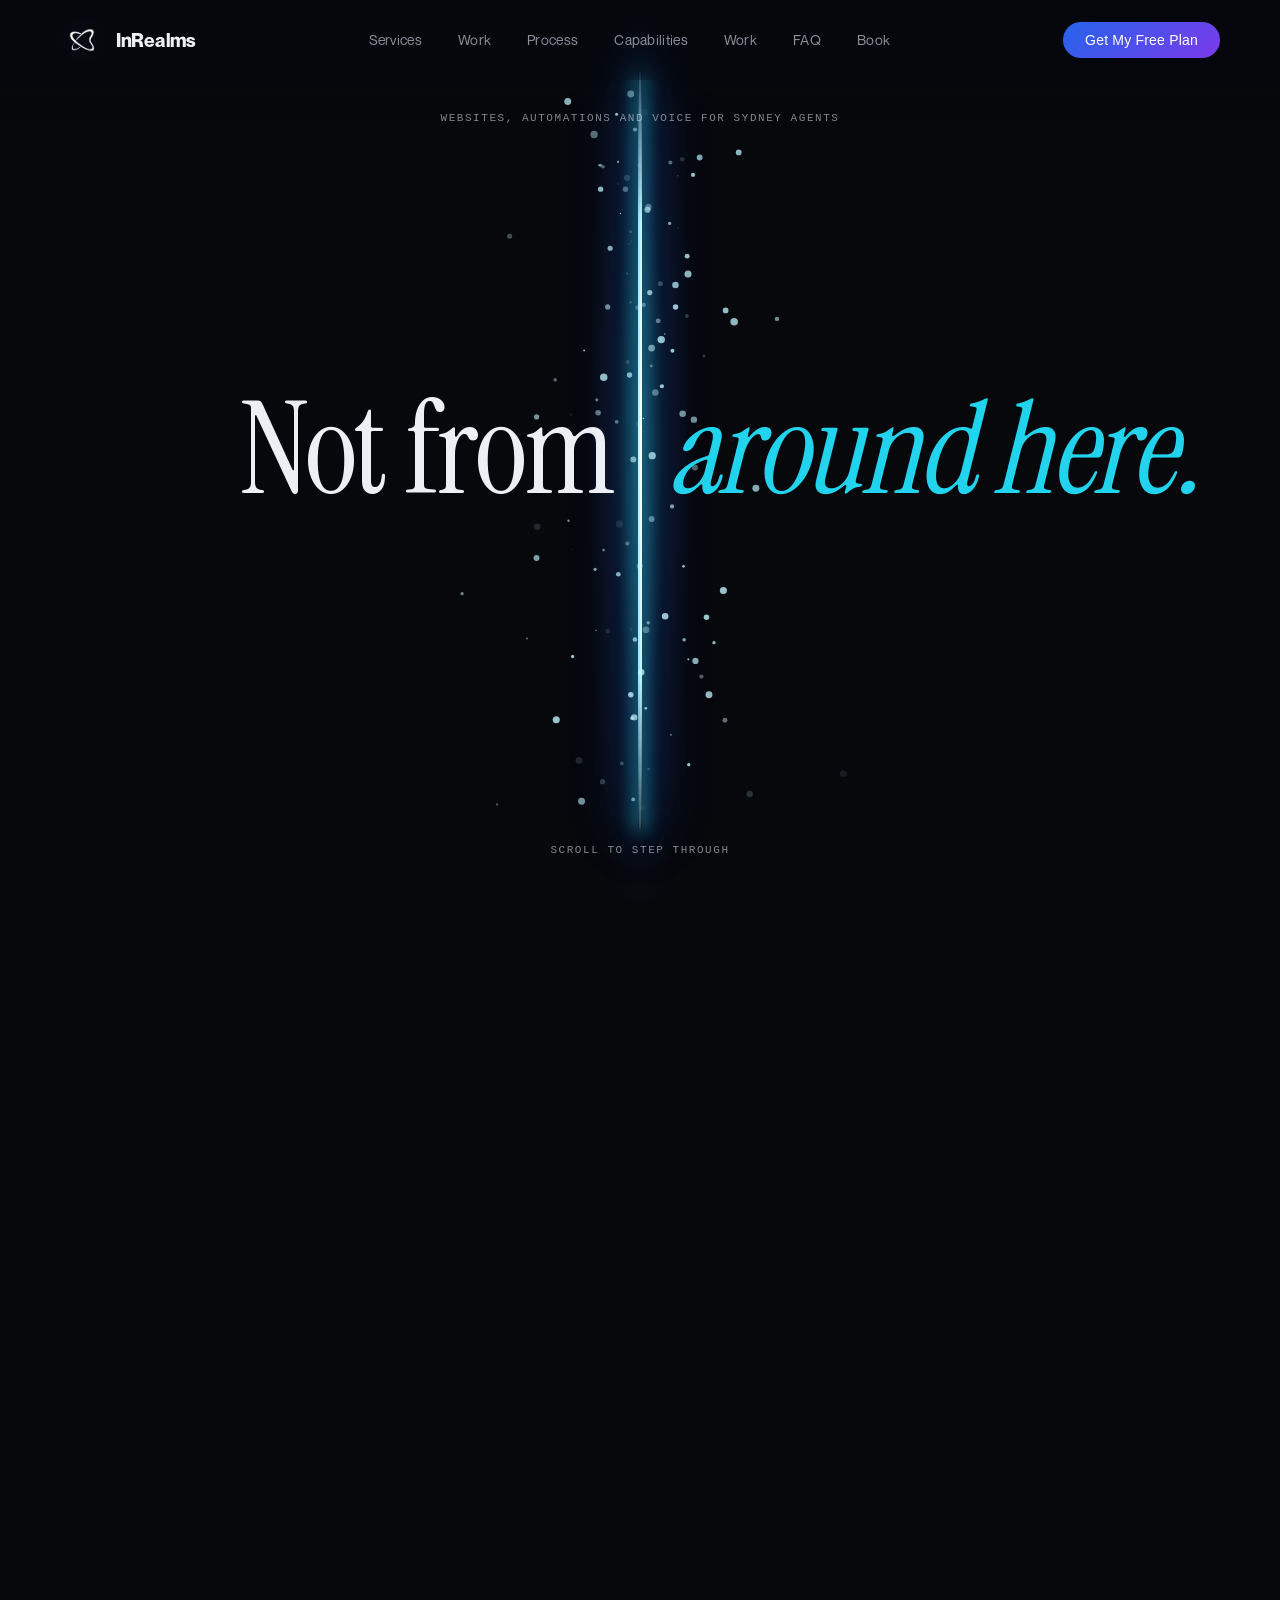
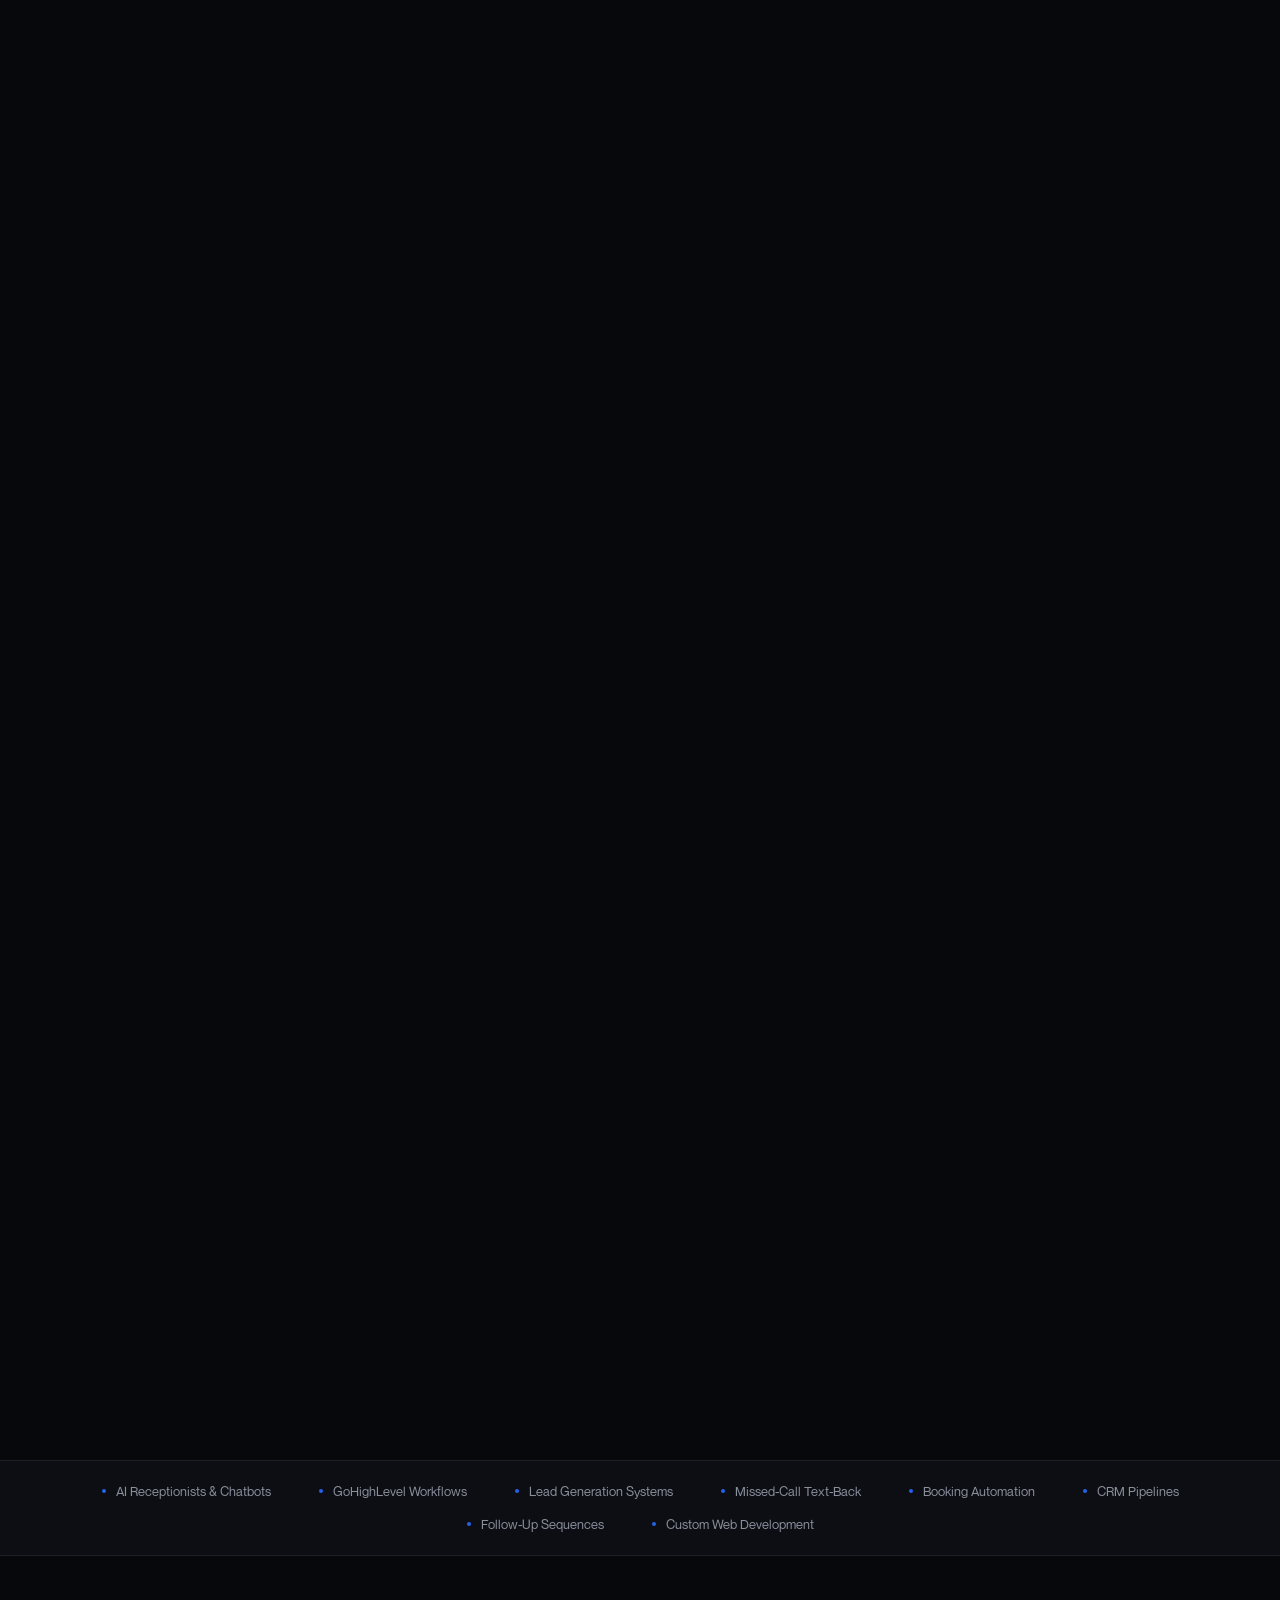
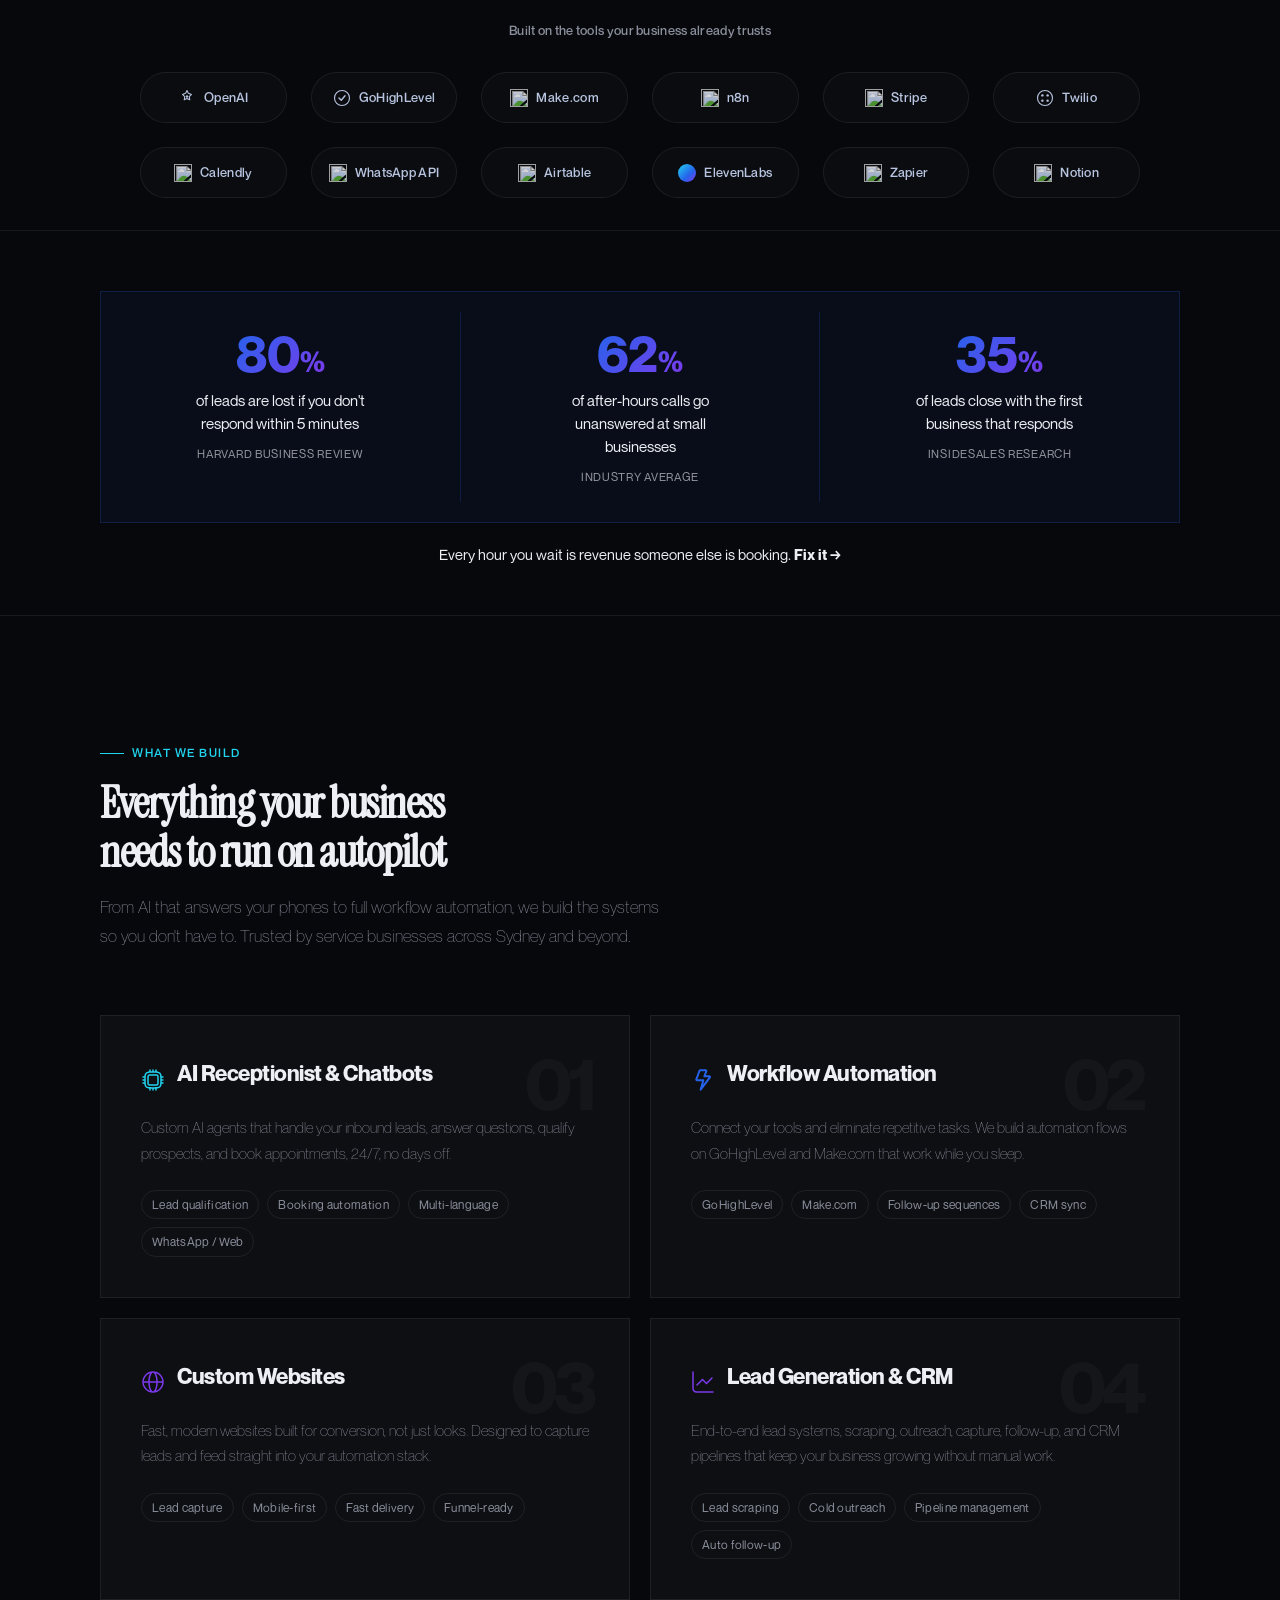
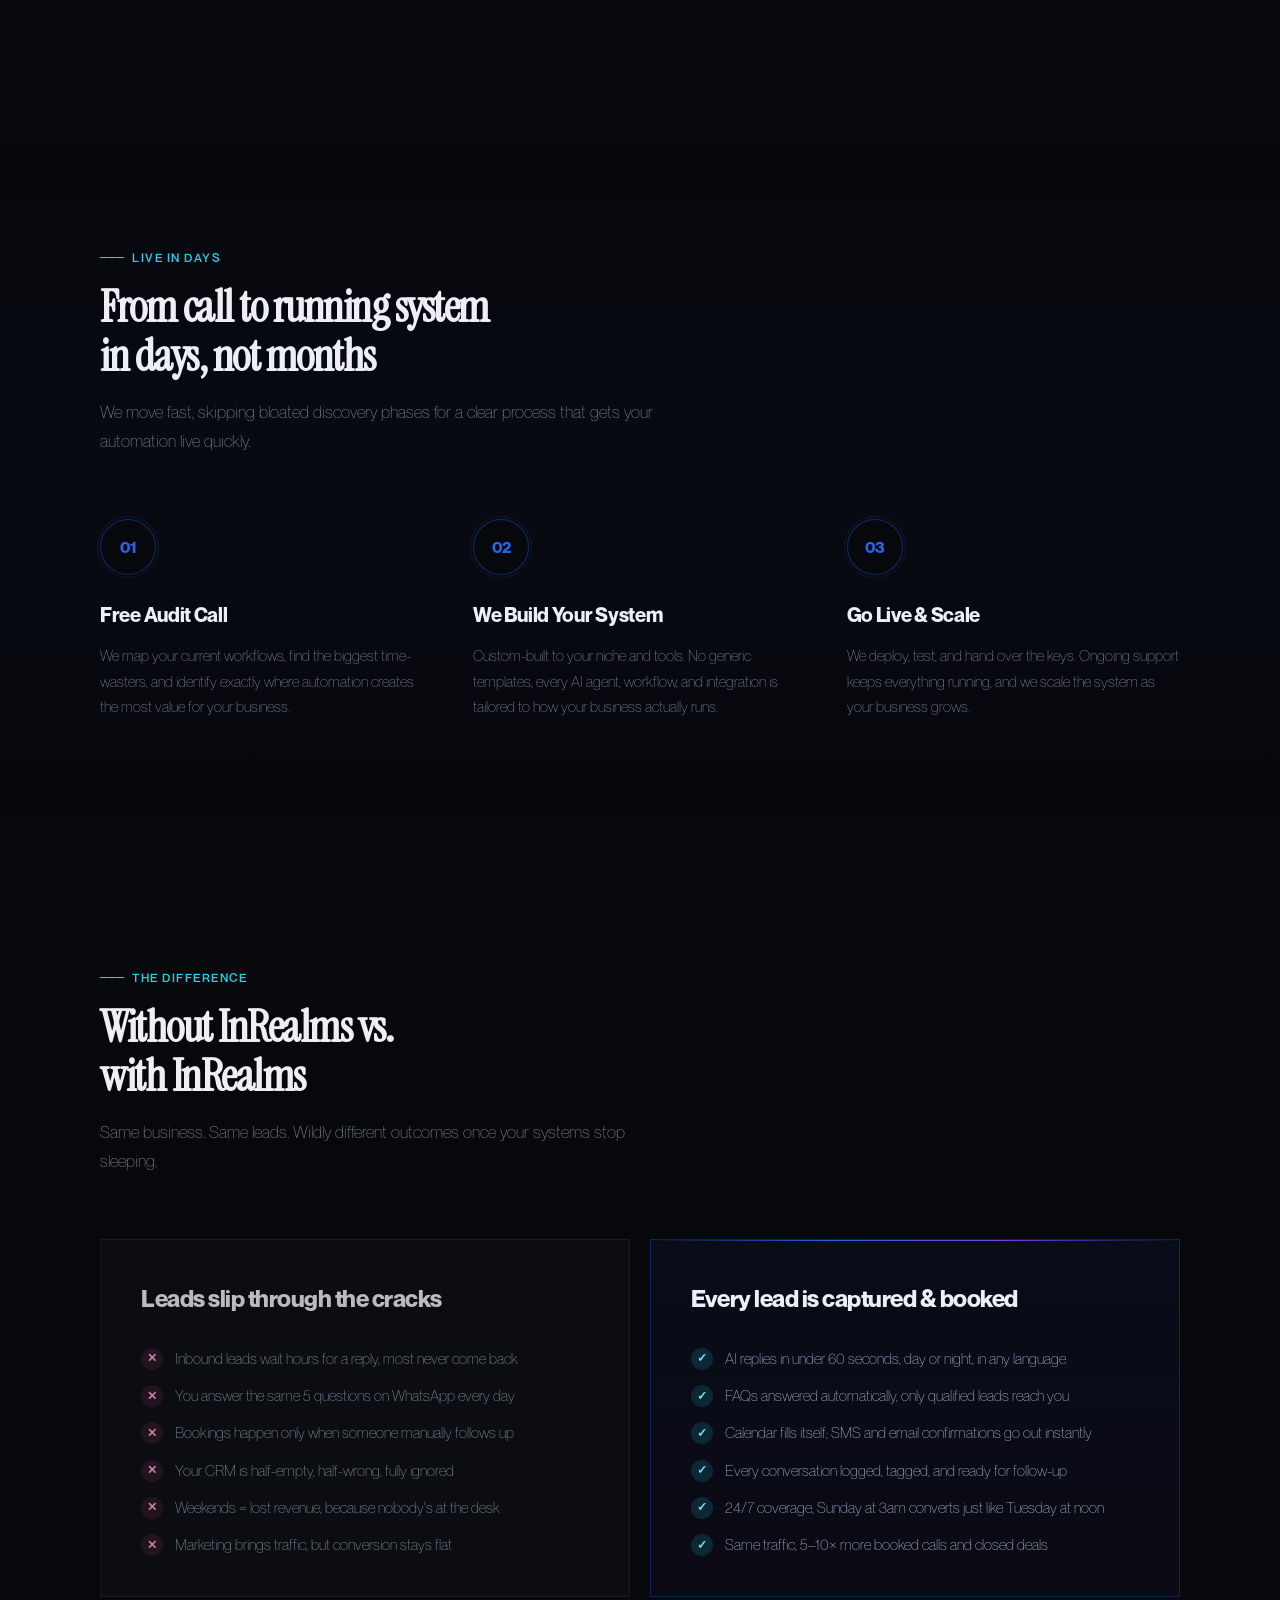
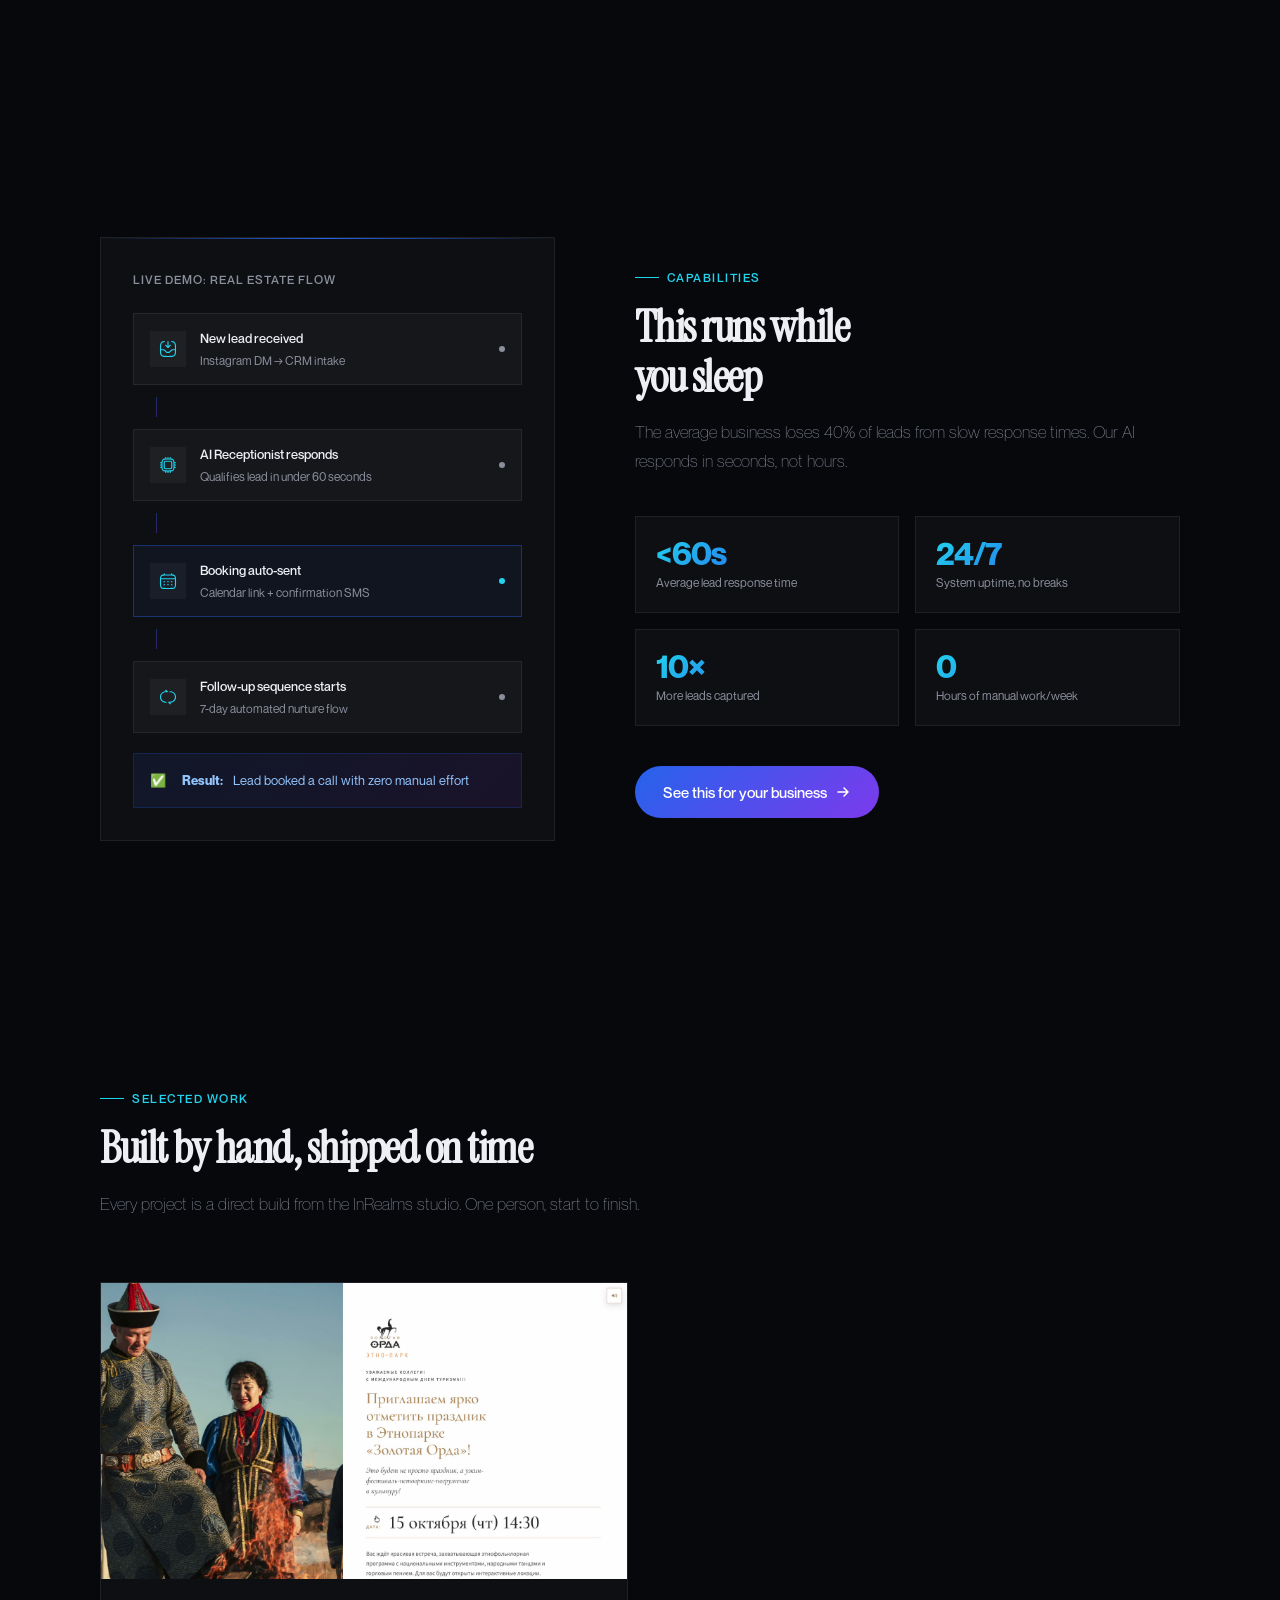
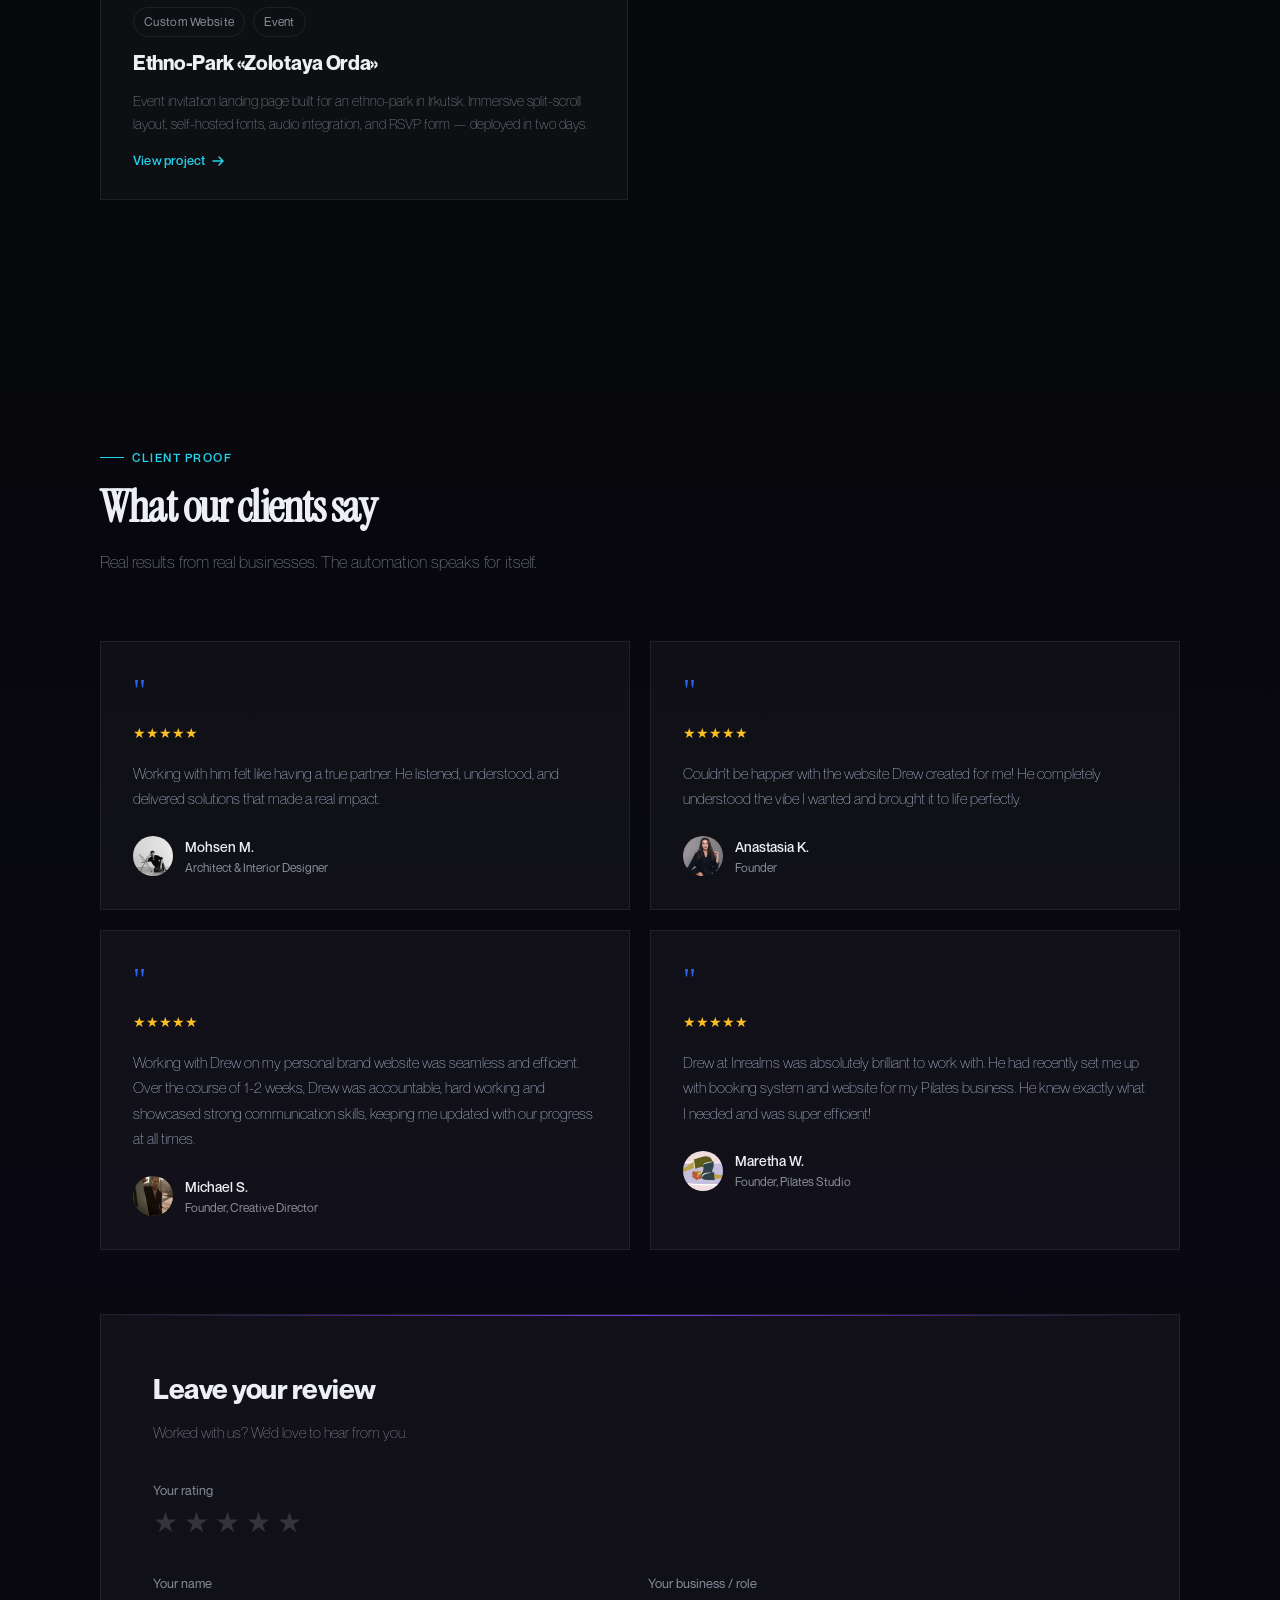
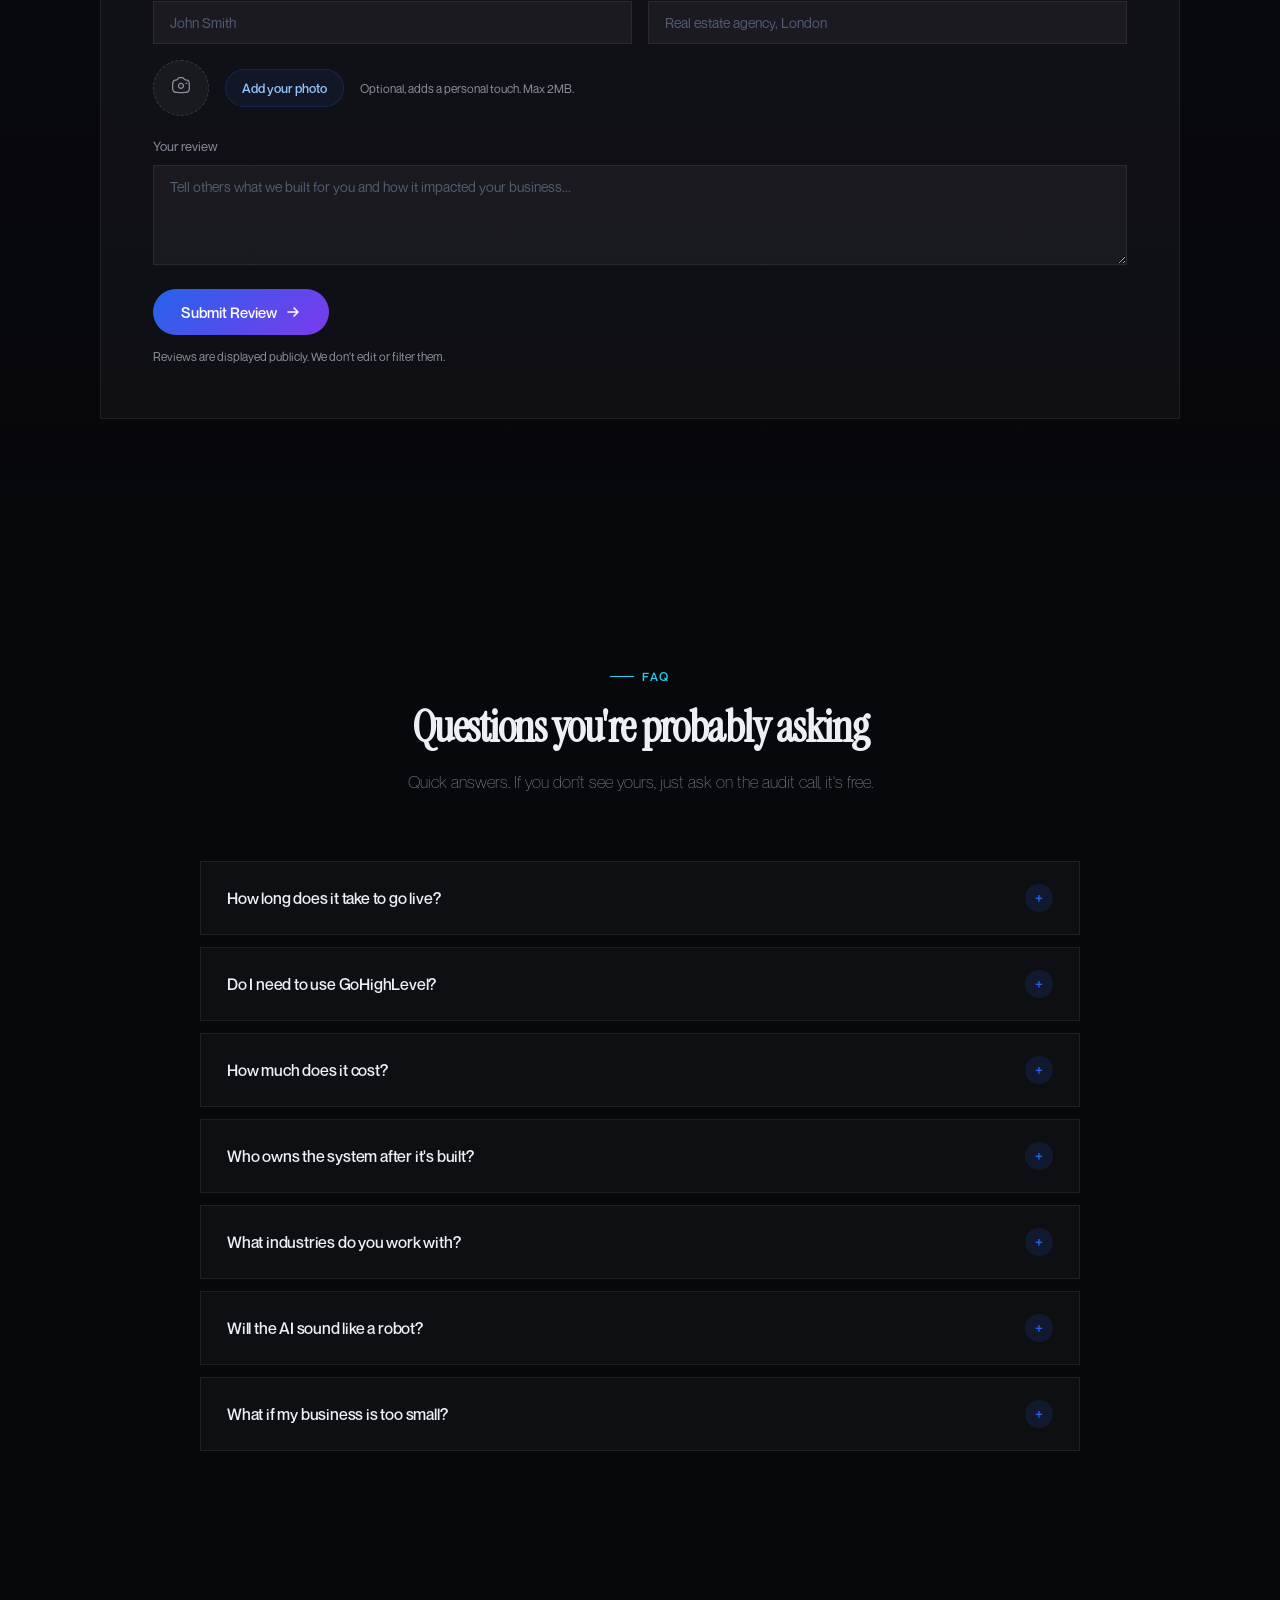
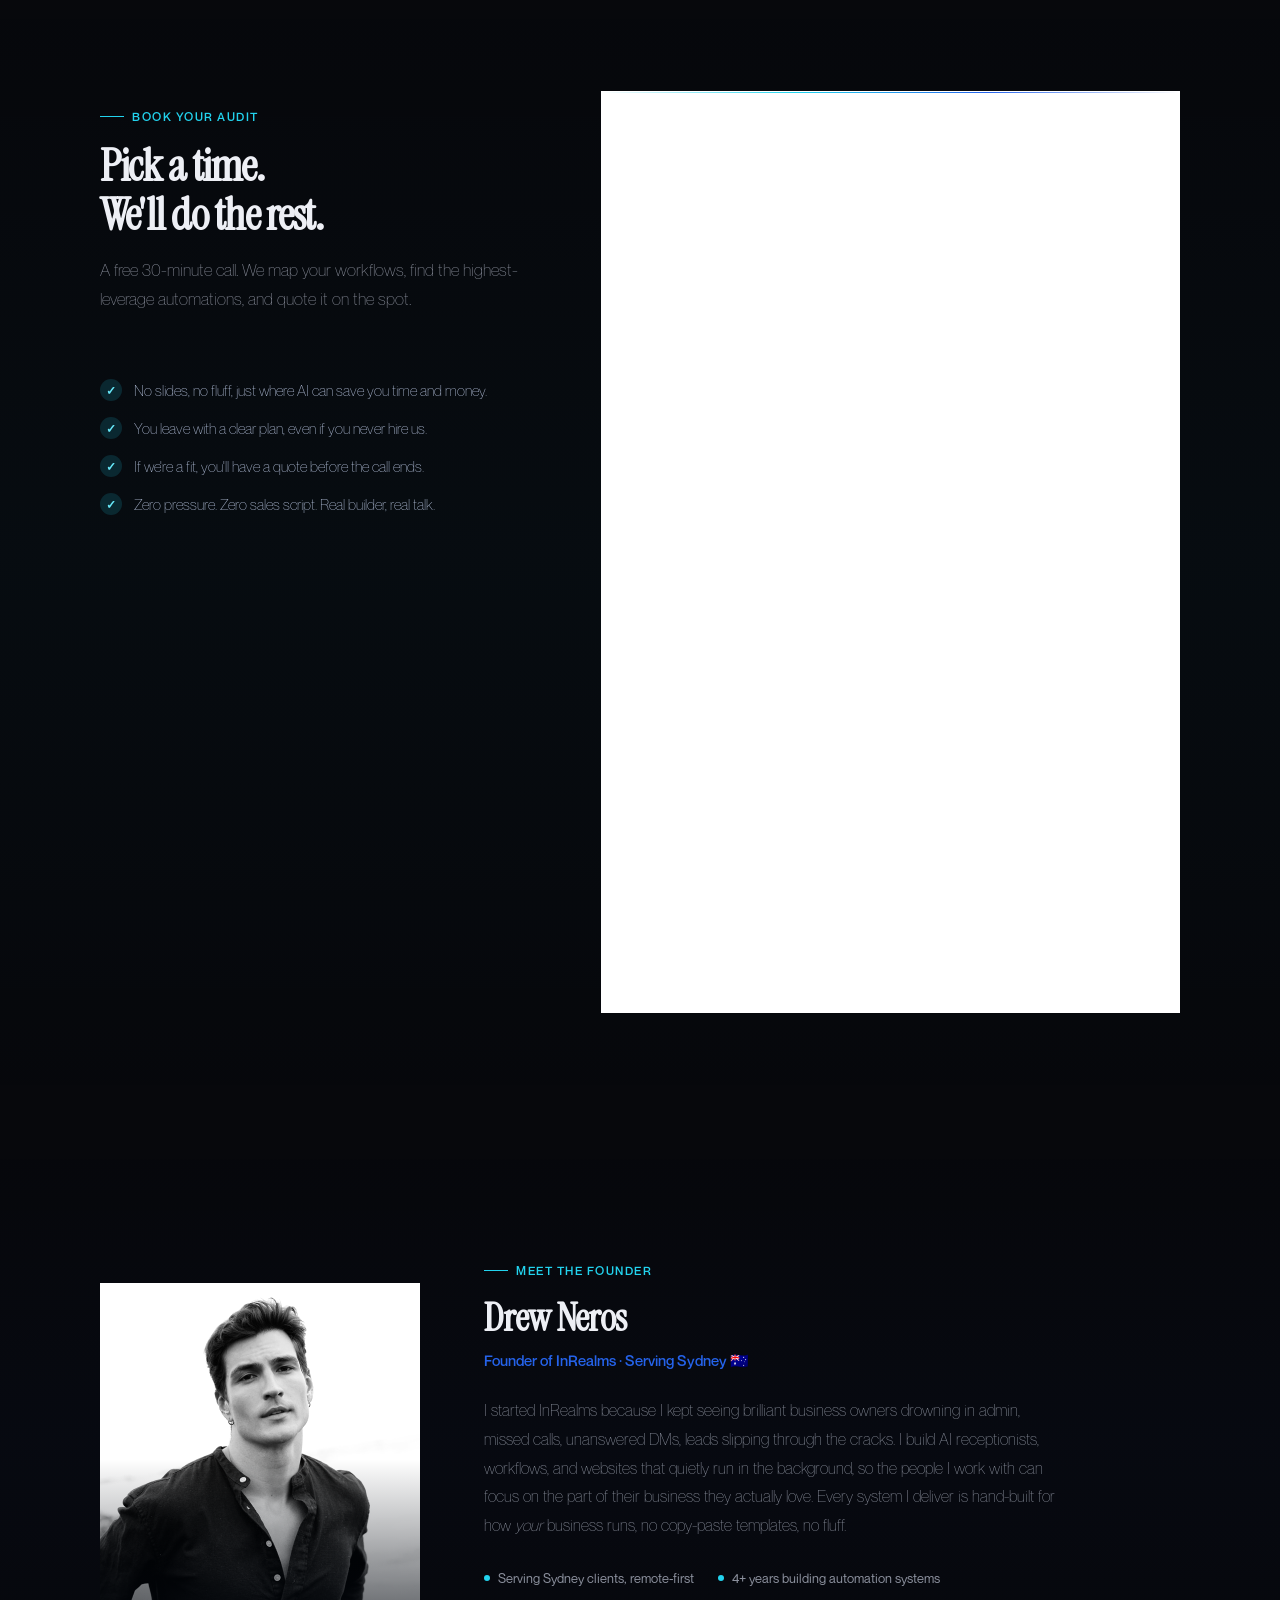
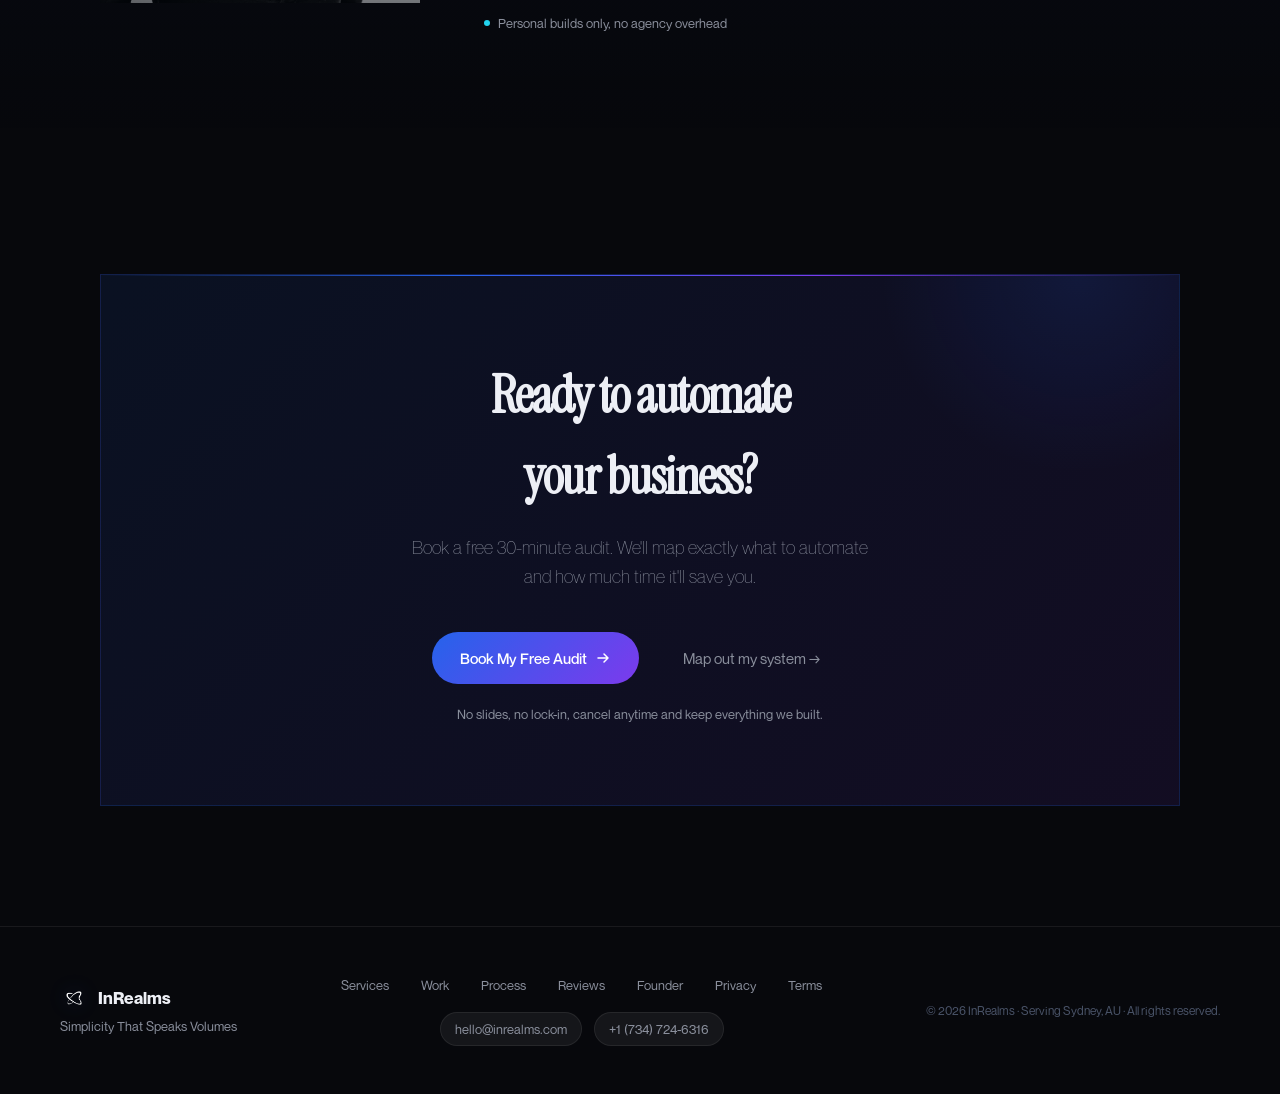
==== index.html @ f1767dc7 "feat: C+ portal opening on homepage hero (lit edges, words ride seam, focus pull) [skip netlify] Co-" ====
<!DOCTYPE html>
<html lang="en">
<head>
  <meta charset="UTF-8" />
  <meta name="viewport" content="width=device-width, initial-scale=1.0" />

  <!-- Google tag (gtag.js) -->
  <script async src="https://www.googletagmanager.com/gtag/js?id=G-CD1X5MQWJD"></script>
  <script>
    window.dataLayer = window.dataLayer || [];
    function gtag(){dataLayer.push(arguments);}
    gtag('js', new Date());

    gtag('config', 'G-CD1X5MQWJD');
  </script>

  <!-- PRIMARY SEO -->
  <title>InRealms | AI Automation Agency | AI Receptionists, Chatbots &amp; Workflow Automation</title>
  <meta name="description" content="InRealms builds AI receptionists, chatbots, and workflow automations that capture every lead and book them 24/7. Custom GoHighLevel, Make.com & web systems for service businesses worldwide." />
  <meta name="keywords" content="AI automation agency, AI receptionist, AI chatbot for business, GoHighLevel agency, Make.com automation, workflow automation, lead generation automation, AI agency Sydney, AI agency Australia, business automation services, AI for real estate agents, AI for clinics, AI for service business, custom AI solutions, conversational AI, missed call text back, booking automation, CRM automation, lead capture system, 24/7 AI assistant" />
  <meta name="author" content="Drew Neros, InRealms" />
  <meta name="robots" content="index, follow, max-image-preview:large, max-snippet:-1, max-video-preview:-1" />
  <meta name="theme-color" content="#03080F" />
  <link rel="canonical" href="https://inrealms.com/" />

  <!-- OPEN GRAPH -->
  <meta property="og:type" content="website" />
  <meta property="og:url" content="https://inrealms.com/" />
  <meta property="og:title" content="InRealms | AI Automation Agency" />
  <meta property="og:description" content="AI receptionists, chatbots, and intelligent workflows that capture every lead and book them while you sleep." />
  <meta property="og:image" content="https://inrealms.com/logo-wordmark.png" />
  <meta property="og:image:alt" content="InRealms AI Automation Agency" />
  <meta property="og:image:width" content="5000" />
  <meta property="og:image:height" content="2625" />
  <meta property="og:site_name" content="InRealms" />
  <meta property="og:locale" content="en_US" />

  <!-- TWITTER / X -->
  <meta name="twitter:card" content="summary_large_image" />
  <meta name="twitter:title" content="InRealms | AI Automation Agency" />
  <meta name="twitter:description" content="AI receptionists, chatbots, and intelligent workflows that work 24/7. Custom builds for service businesses." />
  <meta name="twitter:image" content="https://inrealms.com/logo-wordmark.png" />

  <!-- ICONS -->
  <link rel="icon" href="favicon.svg" type="image/svg+xml" />
  <link rel="icon" href="favicon.ico" sizes="any" />
  <link rel="icon" type="image/png" sizes="32x32" href="favicon-32.png" />
  <link rel="icon" type="image/png" sizes="192x192" href="favicon-192.png" />
  <link rel="icon" type="image/png" sizes="512x512" href="favicon-512.png" />
  <link rel="apple-touch-icon" sizes="512x512" href="favicon-512.png" />

  <!-- SITEMAP -->
  <link rel="sitemap" type="application/xml" href="/sitemap.xml" />

  <!-- PERFORMANCE HINTS -->
  <link rel="preconnect" href="https://tally.so" />
  <link rel="preconnect" href="https://api.leadconnectorhq.com" />
  <link rel="dns-prefetch" href="https://tally.so" />

  <!-- STRUCTURED DATA, Organization / Service / FAQ / Reviews -->
  <script type="application/ld+json">
  {
    "@context": "https://schema.org",
    "@graph": [
      {
        "@type": "ProfessionalService",
        "@id": "https://inrealms.com/#org",
        "name": "InRealms",
        "url": "https://inrealms.com/",
        "logo": "https://inrealms.com/logo.png",
        "image": "https://inrealms.com/logo-wordmark.png",
        "description": "AI automation agency building AI receptionists, chatbots, GoHighLevel workflows, and custom websites for service businesses.",
        "email": "hello@inrealms.com",
        "founder": {
          "@type": "Person",
          "name": "Drew Neros",
          "jobTitle": "Founder",
          "worksFor": { "@id": "https://inrealms.com/#org" }
        },
        "areaServed": [{ "@type": "City", "name": "Sydney" }, "Worldwide"],
        "priceRange": "$$",
        "sameAs": ["https://www.instagram.com/inrealms.os/"],
        "aggregateRating": {
          "@type": "AggregateRating",
          "ratingValue": "5.0",
          "reviewCount": "4",
          "bestRating": "5"
        }
      },
      {
        "@type": "Service",
        "name": "AI Receptionist & Chatbots",
        "provider": { "@id": "https://inrealms.com/#org" },
        "areaServed": "Worldwide",
        "description": "Custom AI agents that qualify leads, answer questions, and book appointments 24/7 across WhatsApp, web, and Instagram."
      },
      {
        "@type": "Service",
        "name": "Workflow Automation",
        "provider": { "@id": "https://inrealms.com/#org" },
        "description": "GoHighLevel and Make.com automations that eliminate repetitive work, follow-ups, CRM sync, missed-call text-back."
      },
      {
        "@type": "Service",
        "name": "Custom Websites",
        "provider": { "@id": "https://inrealms.com/#org" },
        "description": "Fast, mobile-first websites built for conversion and wired directly into your automation stack."
      },
      {
        "@type": "Service",
        "name": "Lead Generation & CRM",
        "provider": { "@id": "https://inrealms.com/#org" },
        "description": "End-to-end lead systems: scraping, outreach, capture, follow-up, and CRM pipelines that run without manual work."
      },
      {
        "@type": "FAQPage",
        "mainEntity": [
          { "@type": "Question", "name": "How long does it take to go live?",
            "acceptedAnswer": { "@type": "Answer", "text": "Most systems are live in 7–14 days from the audit call. Simple chatbots can ship in 3–5 days. We move fast, no bloated discovery phases." } },
          { "@type": "Question", "name": "Do I need to use GoHighLevel?",
            "acceptedAnswer": { "@type": "Answer", "text": "No. We build on the stack you already use, GoHighLevel, Make.com, n8n, HubSpot, Pipedrive, or custom APIs. We recommend tools only when they save you money." } },
          { "@type": "Question", "name": "How much does it cost?",
            "acceptedAnswer": { "@type": "Answer", "text": "Every business is different, so every quote is too. Pricing depends on the systems you need and how they connect. The free audit gives you an exact quote, no surprises." } },
          { "@type": "Question", "name": "Who owns the system after it's built?",
            "acceptedAnswer": { "@type": "Answer", "text": "You do, fully. Every account is in your name, every workflow is documented, and you can walk away at any time with the keys." } },
          { "@type": "Question", "name": "What industries do you work with?",
            "acceptedAnswer": { "@type": "Answer", "text": "Service businesses where every missed lead costs money: real estate, dental and aesthetic clinics, pilates and fitness studios, agencies, coaches, and trades." } }
        ]
      }
    ]
  }
  </script>

  <style>
    @font-face {
      font-family: 'NeueMontreal';
      src: url('fonts/NeueMontreal-Light.otf') format('opentype');
      font-weight: 300;
      font-style: normal;
    }
    @font-face {
      font-family: 'NeueMontreal';
      src: url('fonts/NeueMontreal-Regular.otf') format('opentype');
      font-weight: 400;
      font-style: normal;
    }
    @font-face {
      font-family: 'NeueMontreal';
      src: url('fonts/NeueMontreal-Medium.otf') format('opentype');
      font-weight: 500;
      font-style: normal;
    }
    @font-face {
      font-family: 'NeueMontreal';
      src: url('fonts/NeueMontreal-Bold.otf') format('opentype');
      font-weight: 700;
      font-style: normal;
    }

    /* Display face. Self-hosted (15KB), so no external request and no CLS.
       A serif here is the differentiator: every competing AI agency is on
       a geometric sans. Swap --font-display back to NeueMontreal to kill it. */
    @font-face {
      font-family: 'InstrumentSerif';
      src: url('fonts/InstrumentSerif-Regular.woff2') format('woff2');
      font-weight: 400;
      font-style: normal;
      font-display: swap;
    }

    *, *::before, *::after { box-sizing: border-box; margin: 0; padding: 0; }

    :root {
      /* In Realms. */
      --bg:        #07080C;
      --bg-2:      #0C0E14;
      --white:     #EDEFF5;
      --gray:      #8A8F9C;

      /* InRealms brand colours, kept. The change is not the hues, it is
         the count: five accents down to two, so one thing can lead. */
      --signal:    #2563EB;   /* InRealms blue. Primary action. */
      --spectra:   #22D3EE;   /* InRealms cyan. Cool edge of the seam. */
      --deep:      #7C3AED;   /* InRealms purple. Gradient partner only. */

      --border:    rgba(255,255,255,0.07);
      --glass:     rgba(255,255,255,0.03);

      /* Legacy aliases. The old palette had 5 accents + 2 gradients;
         they now all resolve to the two above so the unconverted
         sections collapse onto the new vocabulary instead of breaking.
         Delete these as each section is converted. */
      --blue:       var(--signal);
      --blue-light: var(--signal);
      --cyan:       var(--spectra);
      --purple:     var(--deep);
      --pink:       var(--deep);
      --grad:   linear-gradient(135deg, var(--signal) 0%, var(--deep) 100%);
      --grad-c: linear-gradient(135deg, var(--spectra) 0%, var(--signal) 60%, var(--deep) 100%);

      --ease-out-strong: cubic-bezier(0.23, 1, 0.32, 1);
      --ease-glide:      cubic-bezier(0.19, 1, 0.22, 1);

      /* One line to turn the serif experiment off. */
      --font-display: 'InstrumentSerif', Georgia, serif;
    }

    /* Display face lands on the moments that carry the story:
       the hero headline and every section opener. */
    section h2 {
      font-family: var(--font-display);
      font-weight: 400;
    }

    nav { transition: background 0.5s var(--ease-glide), border-color 0.5s var(--ease-glide); }


    /* ═══ PORTAL. The hero. ═══════════════════════════════════
       A seam of light in the dark. Scroll pulls it open like a door,
       the edges stay lit, the words ride them off screen, and the film
       comes into focus. You are the figure looking back at Earth.
       Driven only by scroll, set in JS: --o opening, --p progress.
       ════════════════════════════════════════════════════ */
    #portal { position: relative; height: 340svh; background: var(--bg); --o: 0; --p: 0; }
    .portal-stage { position: sticky; top: 0; height: 100svh; overflow: hidden; background: var(--bg); }
    .portal-bloom {
      position: absolute; left: 50%; top: 50%; width: 60vw; height: 120svh;
      transform: translate(-50%, -50%) scaleX(calc(0.15 + var(--o) * 1.6));
      background: radial-gradient(ellipse at center, rgba(34,211,238,0.22), rgba(37,99,235,0.08) 35%, transparent 65%);
      animation: portalBreathe 5s ease-in-out infinite;
      opacity: clamp(0, calc(1 - var(--o) * 1.2), 1);
    }
    @keyframes portalBreathe { 50% { filter: brightness(1.35); } }
    .portal-realm {
      position: absolute; inset: 0; z-index: 1;
      clip-path: inset(calc((1 - var(--o)) * 8%) calc(50% - 1px - var(--o) * 50%) calc((1 - var(--o)) * 8%) calc(50% - 1px - var(--o) * 50%));
      will-change: clip-path;
    }
    .portal-realm video {
      width: 100%; height: 100%; object-fit: cover; display: block;
      transform: scale(calc(1.35 - var(--o) * 0.35));
      /* focus pull: soft and cold through the slit, sharp once you are through */
      filter: blur(calc((1 - var(--o)) * (1 - var(--o)) * (1 - var(--o)) * 16px)) saturate(calc(0.6 + var(--o) * 0.4));
    }
    /* The two edges of the opening. They stay lit while they travel. */
    .portal-seam {
      position: absolute; z-index: 2; pointer-events: none;
      top: calc((1 - var(--o)) * 8%); bottom: calc((1 - var(--o)) * 8%);
      left: calc(50% - 1px - var(--o) * 50%); right: calc(50% - 1px - var(--o) * 50%);
      opacity: clamp(0, calc((1 - var(--o)) * 3), 1);
    }
    .portal-seam::before, .portal-seam::after {
      content: ''; position: absolute; top: 0; bottom: 0; width: 2px;
      background: linear-gradient(to bottom, transparent, #bff4ff 20%, #fff 50%, #bff4ff 80%, transparent);
      box-shadow: 0 0 18px 2px rgba(34,211,238,0.55), 0 0 60px 8px rgba(37,99,235,0.25);
    }
    .portal-seam::before { left: -1px; }
    .portal-seam::after { right: -1px; }
    .portal-motes { position: absolute; inset: 0; z-index: 4; width: 100%; height: 100%; pointer-events: none; }
    .portal-shade {
      position: absolute; inset: 0; z-index: 5; pointer-events: none;
      background: linear-gradient(to top, rgba(7,8,12,0.95) 0%, rgba(7,8,12,0.7) 38%, transparent 70%);
      opacity: clamp(0, calc((var(--p) - 0.62) * 4), 1);
    }
    /* the realm hands over to the next section through a gradient, never a line */
    .portal-stage::after {
      content: ''; position: absolute; inset: auto 0 0 0; height: 30svh; z-index: 5; pointer-events: none;
      background: linear-gradient(transparent, var(--bg));
      opacity: clamp(0, calc((var(--p) - 0.85) * 7), 1);
    }

    .hud {
      font-family: ui-monospace, 'SF Mono', 'JetBrains Mono', Menlo, monospace;
      font-size: 11px; letter-spacing: 0.14em; text-transform: uppercase;
      color: rgba(237,239,245,0.55);
    }
    .hud b { color: var(--spectra); font-weight: 400; }

    .portal-title { margin: 0; font-weight: 400; }
    .portal-half {
      position: absolute; z-index: 6; top: 50%;
      font-family: var(--font-display); font-size: clamp(56px, 10vw, 160px); line-height: 0.92; letter-spacing: -0.02em; white-space: nowrap;
      opacity: clamp(0, calc(1 - var(--o) * 1.25), 1);
    }
    /* glued to the moving edges: the opening pushes the words apart */
    .portal-half.l { right: calc(50% + 28px); transform: translate(calc(var(--o) * -50vw), -50%); }
    .portal-half.r { left: calc(50% + 28px); transform: translate(calc(var(--o) * 50vw), -50%); }
    .portal-half em { font-style: italic; color: var(--spectra); }
    .portal-top { position: absolute; z-index: 6; top: 110px; left: 0; right: 0; text-align: center; margin: 0; opacity: clamp(0, calc(1 - var(--o) * 2), 1); }
    .portal-hint { position: absolute; z-index: 6; bottom: 40px; left: 0; right: 0; text-align: center; margin: 0; opacity: clamp(0, calc(1 - var(--o) * 3), 1); }

    /* Viewfinder: once you are through, the realm gets an instrument layer. */
    .portal-hudlayer { position: absolute; inset: 0; z-index: 6; pointer-events: none; opacity: clamp(0, calc((var(--o) - 0.75) * 4), 1); }
    .portal-frame { position: absolute; inset: 92px clamp(16px, 5vw, 80px) 24px; }
    .portal-frame i { position: absolute; width: 18px; height: 18px; border-color: rgba(237,239,245,0.35); border-style: solid; }
    .portal-frame i:nth-child(1) { top: 0; left: 0; border-width: 1px 0 0 1px; }
    .portal-frame i:nth-child(2) { top: 0; right: 0; border-width: 1px 1px 0 0; }
    .portal-frame i:nth-child(3) { bottom: 0; left: 0; border-width: 0 0 1px 1px; }
    .portal-frame i:nth-child(4) { bottom: 0; right: 0; border-width: 0 1px 1px 0; }
    .portal-corner { position: absolute; display: grid; gap: 6px; }
    .portal-corner.tl { top: 108px; left: calc(clamp(16px, 5vw, 80px) + 16px); }
    .portal-corner.tr { top: 108px; right: calc(clamp(16px, 5vw, 80px) + 16px); text-align: right; }
    .portal-corner.br { bottom: 40px; right: calc(clamp(16px, 5vw, 80px) + 16px); text-align: right; }
    .portal-corner .num { font-variant-numeric: tabular-nums; }

    .portal-beat {
      position: absolute; z-index: 7; left: clamp(16px, 5vw, 80px); bottom: 12svh; max-width: 560px;
      display: grid; gap: 24px;
      opacity: clamp(0, calc((var(--p) - 0.66) * 4), 1);
      transform: translateY(calc((1 - clamp(0, calc((var(--p) - 0.66) * 4), 1)) * 40px));
    }
    .portal-line { margin: 0; font-family: var(--font-display); font-size: clamp(36px, 4.5vw, 64px); line-height: 1.05; letter-spacing: -0.02em; }
    .portal-sub { margin: 0; max-width: 42ch; font-size: 17px; line-height: 1.55; color: rgba(237,239,245,0.75); }
    .portal-actions { display: flex; gap: 12px; align-items: center; flex-wrap: wrap; }

    @media (max-width: 768px) {
      #portal { height: 300svh; }
      .portal-half { font-size: clamp(44px, 13vw, 72px); left: 0 !important; right: 0 !important; text-align: center; }
      .portal-half.l { top: 40%; transform: translate(calc(var(--o) * -100vw), -50%); }
      .portal-half.r { top: 56%; transform: translate(calc(var(--o) * 100vw), -50%); }
      .portal-top { top: 96px; padding: 0 16px; }
      .portal-corner.tr, .portal-corner.br { display: none; }
      .portal-realm video { object-position: 50% 40%; }
    }

    /* Motion off: no runway. You arrive already through the portal. */
    @media (prefers-reduced-motion: reduce) {
      html { scroll-behavior: auto; }
      #portal { height: 100svh; --o: 1; --p: 1; }
      .portal-bloom { animation: none; }
    }

    html { scroll-behavior: smooth; }

    body {
      font-family: 'NeueMontreal', 'Inter', sans-serif;
      background: var(--bg);
      color: var(--white);
      /* `clip`, not `hidden`. `overflow-x: hidden` turns body into a scroll
         container, which silently kills `position: sticky` on every
         descendant, including the Act 1 stage. `clip` blocks the same
         horizontal overflow without creating that container. */
      overflow-x: clip;
      line-height: 1.6;
    }

    /* ─── SCROLLBAR ─── */
    ::-webkit-scrollbar { width: 4px; }
    ::-webkit-scrollbar-track { background: var(--bg); }
    ::-webkit-scrollbar-thumb { background: var(--blue); border-radius: 9999px; }

    /* ─── NOISE OVERLAY ─── */
    body::before {
      content: '';
      position: fixed;
      inset: 0;
      background-image: url("data:image/svg+xml,%3Csvg viewBox='0 0 256 256' xmlns='http://www.w3.org/2000/svg'%3E%3Cfilter id='noise'%3E%3CfeTurbulence type='fractalNoise' baseFrequency='0.9' numOctaves='4' stitchTiles='stitch'/%3E%3C/filter%3E%3Crect width='100%25' height='100%25' filter='url(%23noise)' opacity='0.04'/%3E%3C/svg%3E");
      pointer-events: none;
      z-index: 0;
      opacity: 0.4;
    }

    /* ─── NAV ─── */
    nav {
      position: fixed;
      /* Centred the SAME way in both states (left 50% + translateX), so the
         scroll morph only ever changes max-width / padding / radius / colour,
         every one of which interpolates. The old rule flipped left/right to
         auto and max-width from none, none of which animate, so the bar
         snapped sideways instead of easing. */
      top: 0;
      left: 50%;
      right: auto;
      transform: translateX(-50%);
      width: 100%;
      max-width: 2400px;
      border-radius: 0;
      z-index: 100;
      padding: 18px 60px;
      display: flex;
      align-items: center;
      justify-content: space-between;
      background: rgba(3,8,15,0.16);
      backdrop-filter: blur(14px);
      -webkit-backdrop-filter: blur(14px);
      /* No hard rule. The bottom edge is feathered by nav::after below. */
      transition: top 0.7s var(--ease-glide),
                  max-width 0.7s var(--ease-glide),
                  width 0.7s var(--ease-glide),
                  padding 0.7s var(--ease-glide),
                  border-radius 0.7s var(--ease-glide),
                  background 0.6s var(--ease-glide),
                  border-color 0.6s var(--ease-glide);
    }

    /* Feathers the frosted bar into the page instead of ending on a line. */
    nav::after {
      content: '';
      position: absolute;
      left: 0;
      right: 0;
      top: 100%;
      height: 40px;
      pointer-events: none;
      background: linear-gradient(180deg, rgba(3,8,15,0.16) 0%, rgba(3,8,15,0) 100%);
      transition: opacity 0.5s var(--ease-glide);
    }
    nav.scrolled::after { opacity: 0; }

    nav.scrolled {
      top: 14px;
      max-width: 880px;
      width: calc(100% - 32px);
      padding: 10px 14px 10px 18px;
      border-radius: 9999px;
      background: rgba(8,13,24,0.55);
      border: 1px solid rgba(255,255,255,0.08);
      border-bottom: 1px solid rgba(255,255,255,0.08);
    }

    .nav-logo {
      display: flex;
      align-items: center;
      gap: 12px;
      text-decoration: none;
      font-size: 19px;
      font-weight: 600;
      letter-spacing: -0.3px;
      color: var(--white);
    }
    .nav-logo img {
      width: 44px;
      height: 44px;
      object-fit: contain;
      filter: drop-shadow(0 0 14px rgba(37,99,235,0.45));
      transform: scale(1);
      transition: transform 0.3s cubic-bezier(.2,.7,.2,1);
    }
    .nav-logo:hover img { transform: scale(1) rotate(45deg); }
    nav.scrolled .nav-logo img { transform: scale(0.727); }
    nav.scrolled .nav-logo:hover img { transform: scale(0.727) rotate(45deg); }
    nav.scrolled .nav-logo { font-size: 15px; }

    .nav-links {
      display: flex;
      gap: 36px;
      list-style: none;
    }

    .nav-links a {
      color: var(--gray);
      text-decoration: none;
      font-size: 14px;
      font-weight: 400;
      letter-spacing: 0.3px;
      transition: color 0.2s;
    }
    .nav-links a:hover { color: var(--white); }

    .nav-cta {
      background: var(--grad);
      color: white;
      padding: 10px 22px;
      border-radius: 9999px;
      text-decoration: none;
      font-size: 14px;
      font-weight: 500;
      letter-spacing: 0.2px;
      transition: opacity 0.2s, transform 0.2s;
      border: none;
      cursor: pointer;
    }
    .nav-cta:hover { opacity: 0.85; transform: translateY(-1px); }
    nav.scrolled .nav-cta { padding: 8px 16px; font-size: 13px; }
    nav.scrolled .nav-links { gap: 26px; }
    nav.scrolled .nav-links a { font-size: 13px; }

    .hero-note { margin-top: 16px; font-size: 13px; color: var(--gray); }

    .btn-primary {
      background: var(--grad);
      color: white;
      padding: 14px 28px;
      border-radius: 9999px;
      text-decoration: none;
      font-size: 15px;
      font-weight: 500;
      transition: all 0.3s;
      display: inline-flex;
      align-items: center;
      gap: 8px;
      border: none;
      cursor: pointer;
      font-family: inherit;
    }
    .btn-primary:hover { transform: translateY(-2px); }

    .btn-ghost {
      color: var(--gray);
      padding: 14px 28px;
      border-radius: 9999px;
      text-decoration: none;
      font-size: 15px;
      font-weight: 400;
      transition: color 0.2s;
      display: inline-flex;
      align-items: center;
      gap: 8px;
    }
    .btn-ghost:hover { color: var(--white); }
    .btn-ghost svg { transition: transform 0.2s; }
    .btn-ghost:hover svg { transform: translateX(4px); }


    /* ─── TICKER ─── */
    .ticker-bar {
      background: var(--bg-2);
      border-top: 1px solid var(--border);
      border-bottom: 1px solid var(--border);
      overflow: hidden;
      padding: 14px 24px;
      position: relative;
    }
    .ticker-inner {
      display: flex;
      flex-wrap: wrap;
      justify-content: center;
    }
    .ticker-item {
      display: flex;
      align-items: center;
      gap: 10px;
      padding: 6px 24px;
      font-size: 13px;
      color: var(--gray);
      white-space: nowrap;
      font-weight: 400;
    }
    .ticker-item .sep {
      width: 4px; height: 4px;
      border-radius: 50%;
      background: var(--blue);
    }

    /* ─── SECTIONS ─── */
    section {
      position: relative;
      z-index: 1;
    }

    .container {
      max-width: 1200px;
      margin: 0 auto;
      padding: 0 60px;
    }

    .section-label {
      display: inline-flex;
      align-items: center;
      gap: 8px;
      font-size: 12px;
      font-weight: 500;
      letter-spacing: 1.5px;
      text-transform: uppercase;
      color: var(--cyan);
      margin-bottom: 16px;
    }
    .section-label::before {
      content: '';
      display: block;
      width: 24px;
      height: 1px;
      background: var(--cyan);
    }

    .section-title {
      font-size: clamp(32px, 3.5vw, 52px);
      font-weight: 700;
      letter-spacing: -1.5px;
      line-height: 1.1;
      margin-bottom: 16px;
    }

    .section-sub {
      font-size: 17px;
      color: var(--gray);
      font-weight: 300;
      max-width: 560px;
      line-height: 1.7;
      margin-bottom: 64px;
    }

    /* ─── SERVICES ─── */
    #services {
      padding: 120px 0;
    }

    .services-grid {
      display: grid;
      grid-template-columns: repeat(2, 1fr);
      gap: 20px;
    }

    /* PROBLEM STATS BAR */
    #problem-stats {
      padding: 60px 0 48px;
      border-bottom: 1px solid var(--border);
    }
    .problem-stats-inner {
      display: flex;
      align-items: stretch;
      justify-content: center;
      gap: 0;
      background: rgba(37,99,235,0.06);
      border: 1px solid rgba(37,99,235,0.2);
      border-radius: 0px;
      overflow: hidden;
    }
    .problem-stat-card {
      flex: 1;
      padding: 36px 32px;
      text-align: center;
      display: flex;
      flex-direction: column;
      align-items: center;
      gap: 10px;
    }
    .ps-number {
      font-size: 3.2rem;
      font-weight: 800;
      line-height: 1;
      background: var(--grad);
      -webkit-background-clip: text;
      -webkit-text-fill-color: transparent;
      background-clip: text;
    }
    .ps-pct {
      font-size: 1.8rem;
      font-weight: 700;
    }
    .ps-label {
      font-size: 0.95rem;
      color: var(--text);
      line-height: 1.5;
      max-width: 200px;
    }
    .ps-source {
      font-size: 0.72rem;
      color: var(--text-muted);
      opacity: 0.6;
      text-transform: uppercase;
      letter-spacing: 0.06em;
    }
    .ps-divider {
      width: 1px;
      background: rgba(37,99,235,0.2);
      align-self: stretch;
      margin: 20px 0;
    }
    .ps-cta-line {
      text-align: center;
      margin-top: 20px;
      font-size: 0.92rem;
      color: var(--text-muted);
    }
    .ps-cta-line a {
      color: var(--accent);
      text-decoration: none;
      font-weight: 600;
    }
    .ps-cta-line a:hover { text-decoration: underline; }
    @media (max-width: 640px) {
      .problem-stats-inner { flex-direction: column; }
      .ps-divider { width: auto; height: 1px; margin: 0 20px; align-self: auto; }
      .problem-stat-card { padding: 28px 24px; }
      .ps-number { font-size: 2.6rem; }
    }
    /* END PROBLEM STATS BAR */

    .service-card {
      background: var(--glass);
      border: 1px solid var(--border);
      border-radius: 0px;
      padding: 40px;
      position: relative;
      overflow: hidden;
      transition: all 0.4s ease;
      cursor: default;
    }
    .service-card::before {
      content: '';
      position: absolute;
      inset: 0;
      border-radius: 0px;
      background: var(--grad);
      opacity: 0;
      transition: opacity 0.4s;
    }
    .service-card:hover::before { opacity: 0.04; }
    .service-card:hover {
      border-color: rgba(37,99,235,0.3);
      transform: translateY(-4px);
    }

    .service-card-inner { position: relative; z-index: 1; }

    .service-head {
      display: flex;
      align-items: center;
      gap: 12px;
      margin-bottom: 12px;
    }
    .service-icon {
      display: flex;
      align-items: center;
      justify-content: center;
      width: 24px; height: 24px;
      flex-shrink: 0;
    }
    .icon-blue { color: var(--blue); }
    .icon-purple { color: var(--purple); }
    .icon-cyan { color: var(--cyan); }
    .icon-pink { color: var(--pink); }

    .service-num {
      position: absolute;
      top: 32px; right: 36px;
      font-size: 72px;
      font-weight: 700;
      color: rgba(255,255,255,0.03);
      line-height: 1;
      letter-spacing: -4px;
      pointer-events: none;
    }

    .service-title {
      font-size: 22px;
      font-weight: 600;
      margin-bottom: 12px;
      letter-spacing: -0.5px;
    }
    .service-desc {
      font-size: 15px;
      color: var(--gray);
      line-height: 1.7;
      font-weight: 300;
      margin-bottom: 24px;
    }

    .service-tags {
      display: flex;
      flex-wrap: wrap;
      gap: 8px;
    }
    .tag {
      font-size: 12px;
      padding: 4px 10px;
      border-radius: 9999px;
      border: 1px solid var(--border);
      color: var(--gray);
      font-weight: 400;
      letter-spacing: 0.3px;
    }

    /* ─── HOW IT WORKS ─── */
    #process {
      padding: 120px 0;
      background: linear-gradient(180deg, transparent 0%, rgba(37,99,235,0.03) 50%, transparent 100%);
    }

    .process-steps {
      display: grid;
      grid-template-columns: repeat(3, 1fr);
      gap: 40px;
      position: relative;
    }
    .process-steps::before { display: none; }

    .process-step {
      position: relative;
    }

    .step-num {
      width: 56px; height: 56px;
      border-radius: 50%;
      background: var(--bg);
      border: 1px solid rgba(37,99,235,0.4);
      display: flex;
      align-items: center;
      justify-content: center;
      font-size: 16px;
      font-weight: 600;
      color: var(--blue-light);
      margin-bottom: 24px;
      position: relative;
      z-index: 1;
    }
    .step-num::after {
      content: '';
      position: absolute;
      inset: -4px;
      border-radius: 50%;
      border: 1px solid rgba(37,99,235,0.15);
    }

    .step-title {
      font-size: 20px;
      font-weight: 600;
      margin-bottom: 12px;
      letter-spacing: -0.3px;
    }
    .step-desc {
      font-size: 15px;
      color: var(--gray);
      line-height: 1.7;
      font-weight: 300;
    }

    /* ─── AUTOMATION SHOWCASE ─── */
    #showcase {
      padding: 120px 0;
    }

    .showcase-inner {
      display: grid;
      grid-template-columns: 1fr 1.2fr;
      gap: 80px;
      align-items: center;
    }

    .showcase-flow {
      background: var(--glass);
      border: 1px solid var(--border);
      border-radius: 0px;
      padding: 32px;
      position: relative;
      overflow: hidden;
    }
    .showcase-flow::before {
      content: '';
      position: absolute;
      top: 0; left: 0; right: 0;
      height: 1px;
      background: linear-gradient(90deg, transparent, var(--blue), transparent);
    }

    .flow-header {
      font-size: 12px;
      color: var(--gray);
      letter-spacing: 1px;
      text-transform: uppercase;
      margin-bottom: 24px;
      font-weight: 500;
    }

    .flow-node {
      display: flex;
      align-items: center;
      gap: 14px;
      padding: 14px 16px;
      background: rgba(255,255,255,0.03);
      border: 1px solid var(--border);
      border-radius: 0px;
      margin-bottom: 12px;
      transition: all 0.3s;
    }
    .flow-node.active {
      border-color: rgba(37,99,235,0.4);
      background: rgba(37,99,235,0.06);
    }
    .flow-node.active .flow-status { background: var(--cyan); }

    .flow-icon-wrap {
      width: 36px; height: 36px;
      border-radius: 0px;
      display: flex;
      align-items: center;
      justify-content: center;
      font-size: 16px;
      flex-shrink: 0;
      background: rgba(255,255,255,0.04);
      color: var(--cyan);
    }

    .flow-info { flex: 1; }
    .flow-name { font-size: 13px; font-weight: 500; color: var(--white); margin-bottom: 2px; }
    .flow-detail { font-size: 12px; color: var(--gray); }
    .flow-status {
      width: 6px; height: 6px;
      border-radius: 50%;
      background: var(--gray);
      flex-shrink: 0;
    }

    .flow-connector {
      width: 1px;
      height: 20px;
      background: linear-gradient(180deg, rgba(37,99,235,0.4), rgba(124,58,237,0.4));
      margin: 0 auto 12px 23px;
    }

    .flow-result {
      background: linear-gradient(135deg, rgba(37,99,235,0.1), rgba(124,58,237,0.1));
      border: 1px solid rgba(37,99,235,0.2);
      border-radius: 0px;
      padding: 16px;
      margin-top: 20px;
      font-size: 13px;
      color: #93C5FD;
      display: flex;
      align-items: center;
      gap: 10px;
    }

    .showcase-text .section-sub { margin-bottom: 40px; }

    .metric-grid {
      display: grid;
      grid-template-columns: 1fr 1fr;
      gap: 16px;
      margin-bottom: 40px;
    }

    .metric-card {
      background: var(--glass);
      border: 1px solid var(--border);
      border-radius: 0px;
      padding: 20px;
    }
    .metric-value {
      font-size: 32px;
      font-weight: 700;
      letter-spacing: -1px;
      background: var(--grad-c);
      -webkit-background-clip: text;
      -webkit-text-fill-color: transparent;
      background-clip: text;
      line-height: 1;
      margin-bottom: 4px;
    }
    .metric-label {
      font-size: 12px;
      color: var(--gray);
      font-weight: 400;
    }

    /* ─── WORK ─── */
    #work {
      padding: 120px 0;
    }

    .work-grid {
      display: grid;
      grid-template-columns: repeat(auto-fill, minmax(480px, 1fr));
      gap: 24px;
    }

    .work-card {
      display: flex;
      flex-direction: column;
      background: var(--glass);
      border: 1px solid var(--border);
      text-decoration: none;
      color: inherit;
      transition: border-color 0.3s, transform 0.3s;
      overflow: hidden;
    }
    .work-card:hover {
      border-color: rgba(37,99,235,0.35);
      transform: translateY(-4px);
    }

    .work-thumb {
      width: 100%;
      aspect-ratio: 16/9;
      overflow: hidden;
      background: var(--bg-2);
    }
    .work-thumb img {
      width: 100%;
      height: 100%;
      object-fit: cover;
      object-position: top center;
      transition: transform 0.5s var(--ease-glide);
    }
    .work-card:hover .work-thumb img {
      transform: scale(1.03);
    }

    .work-info {
      padding: 28px 32px;
      display: flex;
      flex-direction: column;
      gap: 10px;
    }

    .work-tags { display: flex; gap: 8px; flex-wrap: wrap; }

    .work-title {
      font-size: 20px;
      font-weight: 600;
      letter-spacing: -0.3px;
      color: var(--white);
    }

    .work-desc {
      font-size: 14px;
      color: var(--gray);
      line-height: 1.7;
      font-weight: 300;
    }

    .work-link {
      display: flex;
      align-items: center;
      gap: 6px;
      font-size: 13px;
      color: var(--spectra);
      font-weight: 500;
      letter-spacing: 0.2px;
      margin-top: 4px;
      transition: gap 0.2s;
    }
    .work-card:hover .work-link { gap: 10px; }

    @media (max-width: 768px) {
      .work-grid { grid-template-columns: 1fr; }
      .work-info { padding: 20px 24px; }
    }

    /* ─── REVIEWS ─── */
    #reviews {
      padding: 120px 0;
      background: linear-gradient(180deg, transparent 0%, rgba(124,58,237,0.03) 50%, transparent 100%);
    }

    .reviews-grid {
      display: grid;
      grid-template-columns: repeat(2, 1fr);
      gap: 20px;
      margin-bottom: 64px;
    }

    .review-card {
      background: var(--glass);
      border: 1px solid var(--border);
      border-radius: 0px;
      padding: 32px;
      position: relative;
      transition: all 0.3s;
    }
    .review-card:hover {
      border-color: rgba(124,58,237,0.25);
      transform: translateY(-3px);
    }

    .review-quote {
      font-size: 32px;
      line-height: 1;
      background: var(--grad);
      -webkit-background-clip: text;
      -webkit-text-fill-color: transparent;
      background-clip: text;
      margin-bottom: 16px;
      font-family: Georgia, serif;
    }

    .review-text {
      font-size: 15px;
      color: #B8C5E0;
      line-height: 1.7;
      font-weight: 300;
      margin-bottom: 24px;
    }

    .review-stars {
      display: flex;
      gap: 3px;
      margin-bottom: 16px;
      color: #FBBF24;
      font-size: 14px;
    }

    .reviewer-info { display: flex; align-items: center; gap: 12px; }
    .reviewer-avatar {
      width: 40px; height: 40px;
      border-radius: 50%;
      display: flex;
      align-items: center;
      justify-content: center;
      font-size: 15px;
      font-weight: 600;
      color: white;
      flex-shrink: 0;
    }
    .avatar-blue { background: linear-gradient(135deg, #2563EB, #7C3AED); }
    .avatar-purple { background: linear-gradient(135deg, #7C3AED, #EC4899); }
    .avatar-cyan { background: linear-gradient(135deg, #22D3EE, #2563EB); }
    .reviewer-avatar.has-photo {
      background: transparent;
      padding: 0;
      overflow: hidden;
    }
    .reviewer-avatar.has-photo img {
      width: 100%;
      height: 100%;
      object-fit: cover;
      display: block;
    }

    /* ─── REVIEW IMAGE UPLOAD ─── */
    .upload-row {
      display: flex;
      align-items: center;
      gap: 16px;
      margin-bottom: 20px;
    }
    .upload-preview {
      width: 56px;
      height: 56px;
      border-radius: 50%;
      background: rgba(255,255,255,0.04);
      border: 1px dashed rgba(255,255,255,0.15);
      display: flex;
      align-items: center;
      justify-content: center;
      font-size: 20px;
      color: var(--gray);
      overflow: hidden;
      flex-shrink: 0;
    }
    .upload-preview img {
      width: 100%; height: 100%;
      object-fit: cover;
      display: block;
    }
    .upload-btn {
      background: rgba(37,99,235,0.08);
      border: 1px solid rgba(37,99,235,0.2);
      color: #93C5FD;
      padding: 10px 16px;
      border-radius: 9999px;
      font-size: 13px;
      font-weight: 500;
      cursor: pointer;
      font-family: inherit;
      transition: all 0.2s;
    }
    .upload-btn:hover { background: rgba(37,99,235,0.15); }
    .upload-hint {
      font-size: 12px;
      color: var(--gray);
      flex: 1;
    }
    #r-photo-input { display: none; }

    .reviewer-name { font-size: 14px; font-weight: 500; color: var(--white); }
    .reviewer-role { font-size: 12px; color: var(--gray); }

    /* ─── REVIEW FORM ─── */
    .review-form-section {
      background: var(--glass);
      border: 1px solid var(--border);
      border-radius: 0px;
      padding: 52px;
      position: relative;
      overflow: hidden;
    }
    .review-form-section::before {
      content: '';
      position: absolute;
      top: 0; left: 0; right: 0;
      height: 1px;
      background: linear-gradient(90deg, transparent, var(--purple), transparent);
    }

    .review-form-title {
      font-size: 28px;
      font-weight: 600;
      letter-spacing: -0.5px;
      margin-bottom: 8px;
    }
    .review-form-sub {
      font-size: 15px;
      color: var(--gray);
      font-weight: 300;
      margin-bottom: 36px;
    }

    .form-row {
      display: grid;
      grid-template-columns: 1fr 1fr;
      gap: 16px;
      margin-bottom: 16px;
    }

    .form-group { display: flex; flex-direction: column; gap: 8px; }
    .form-group label { font-size: 13px; color: var(--gray); font-weight: 400; }
    .form-group input,
    .form-group textarea,
    .form-group select {
      background: rgba(255,255,255,0.04);
      border: 1px solid var(--border);
      border-radius: 0px;
      padding: 12px 16px;
      font-size: 14px;
      color: var(--white);
      font-family: inherit;
      outline: none;
      transition: border-color 0.2s;
      resize: vertical;
    }
    .form-group input::placeholder,
    .form-group textarea::placeholder { color: rgba(139,157,195,0.5); }
    .form-group input:focus,
    .form-group textarea:focus,
    .form-group select:focus { border-color: rgba(37,99,235,0.5); }
    .form-group select option { background: #0a1628; color: var(--white); }
    .form-group textarea { min-height: 100px; }

    .star-rating {
      display: flex;
      gap: 6px;
      margin-bottom: 16px;
    }
    .star-btn {
      background: none;
      border: none;
      font-size: 28px;
      cursor: pointer;
      color: rgba(255,255,255,0.15);
      transition: all 0.15s;
      padding: 0;
      line-height: 1;
    }
    .star-btn:hover,
    .star-btn.active { color: #FBBF24; transform: scale(1.15); }

    .form-submit-row { margin-top: 8px; }
    .form-note { font-size: 12px; color: var(--gray); margin-top: 12px; }

    .form-success {
      display: none;
      text-align: center;
      padding: 40px;
    }
    .form-success.show { display: block; }
    .form-success h3 { font-size: 22px; font-weight: 600; margin-bottom: 8px; color: var(--cyan); }
    .form-success p { font-size: 15px; color: var(--gray); }

    /* ─── FOUNDER ─── */
    #founder {
      padding: 120px 0;
      background: linear-gradient(180deg, transparent 0%, rgba(37,99,235,0.025) 50%, transparent 100%);
    }
    .founder-inner {
      display: grid;
      grid-template-columns: 320px 1fr;
      gap: 64px;
      align-items: center;
    }
    .founder-photo {
      position: relative;
      width: 320px;
      height: 320px;
      border-radius: 0px;
      overflow: hidden;
      isolation: isolate;
    }
    .founder-photo::before {
      content: '';
      position: absolute;
      inset: -2px;
      border-radius: 0px;
      padding: 2px;
      background: linear-gradient(135deg, rgba(34,211,238,0.5), rgba(37,99,235,0.5), rgba(124,58,237,0.5));
      -webkit-mask: linear-gradient(#000 0 0) content-box, linear-gradient(#000 0 0);
              mask: linear-gradient(#000 0 0) content-box, linear-gradient(#000 0 0);
      -webkit-mask-composite: xor;
              mask-composite: exclude;
      pointer-events: none;
      z-index: 2;
    }
    .founder-photo::after {
      content: '';
      position: absolute;
      inset: 0;
      background: linear-gradient(180deg, transparent 55%, rgba(3,8,15,0.55) 100%);
      pointer-events: none;
      z-index: 1;
    }
    .founder-photo img {
      width: 100%;
      height: 100%;
      object-fit: cover;
      display: block;
      filter: contrast(1.05);
      transition: transform 1.2s cubic-bezier(.2,.7,.2,1);
    }
    .founder-photo:hover img { transform: scale(1.04); }

    .founder-label {
      font-size: 12px;
      font-weight: 500;
      letter-spacing: 1.5px;
      text-transform: uppercase;
      color: var(--cyan);
      margin-bottom: 16px;
      display: inline-flex;
      align-items: center;
      gap: 8px;
    }
    .founder-label::before {
      content: '';
      width: 24px;
      height: 1px;
      background: var(--cyan);
    }
    .founder-name {
      font-size: clamp(28px, 3vw, 40px);
      font-weight: 700;
      letter-spacing: -1px;
      line-height: 1.15;
      margin-bottom: 8px;
    }
    .founder-role {
      font-size: 15px;
      color: var(--blue-light);
      margin-bottom: 24px;
      font-weight: 500;
    }
    .founder-bio {
      font-size: 16px;
      color: var(--gray);
      line-height: 1.8;
      font-weight: 300;
      max-width: 580px;
      margin-bottom: 28px;
    }
    .founder-meta {
      display: flex;
      gap: 24px;
      flex-wrap: wrap;
    }
    .founder-meta-item {
      display: flex;
      align-items: center;
      gap: 8px;
      font-size: 13px;
      color: var(--gray);
    }
    .founder-meta-item .dot-c {
      width: 6px; height: 6px;
      border-radius: 50%;
      background: var(--cyan);
    }

    /* ─── BOOKING MODAL ─── */
    .modal-overlay {
      position: fixed;
      inset: 0;
      background: rgba(3,8,15,0.85);
      backdrop-filter: blur(8px);
      z-index: 200;
      display: none;
      align-items: center;
      justify-content: center;
      padding: 24px;
      opacity: 0;
      transition: opacity 0.25s ease;
    }
    .modal-overlay.open {
      display: flex;
      opacity: 1;
    }
    .modal-content {
      position: relative;
      width: 100%;
      max-width: 880px;
      height: 80vh;
      max-height: 760px;
      background: var(--bg-2);
      border: 1px solid var(--border);
      border-radius: 0px;
      overflow: hidden;
    }
    .modal-close {
      position: absolute;
      top: 12px; right: 12px;
      width: 36px; height: 36px;
      border-radius: 50%;
      background: rgba(255,255,255,0.08);
      border: 1px solid rgba(255,255,255,0.12);
      color: var(--white);
      font-size: 18px;
      cursor: pointer;
      z-index: 2;
      display: flex;
      align-items: center;
      justify-content: center;
      transition: background 0.2s;
    }
    .modal-close:hover { background: rgba(255,255,255,0.16); }
    .modal-skeleton {
      position: absolute;
      inset: 0;
      padding: 24px;
      display: flex;
      flex-direction: column;
      gap: 14px;
      z-index: 1;
    }
    .modal-skeleton div {
      border-radius: 0px;
      background: linear-gradient(90deg, rgba(255,255,255,0.04) 25%, rgba(255,255,255,0.09) 50%, rgba(255,255,255,0.04) 75%);
      background-size: 200% 100%;
      animation: skeletonShimmer 1.4s linear infinite;
    }
    .modal-skeleton .sk-title { width: 55%; height: 28px; }
    .modal-skeleton .sk-line { width: 80%; height: 14px; }
    .modal-skeleton .sk-line.short { width: 40%; }
    .modal-skeleton .sk-grid { flex: 1; display: grid; grid-template-columns: repeat(4, 1fr); gap: 10px; margin-top: 8px; }
    .modal-skeleton .sk-cell { height: 44px; }
    @keyframes skeletonShimmer { to { background-position: -200% 0; } }
    @media (prefers-reduced-motion: reduce) {
      .modal-skeleton div { animation: none; }
    }
    .modal-content iframe {
      width: 100%;
      height: 100%;
      border: 0;
      background: white;
    }

    /* ─── CTA ─── */
    #cta {
      padding: 120px 0;
    }

    .cta-box {
      background: linear-gradient(135deg, rgba(37,99,235,0.1) 0%, rgba(124,58,237,0.1) 100%);
      border: 1px solid rgba(37,99,235,0.2);
      border-radius: 0px;
      padding: 80px;
      text-align: center;
      position: relative;
      overflow: hidden;
    }
    .cta-box::before {
      content: '';
      position: absolute;
      top: 0; left: 0; right: 0;
      height: 1px;
      background: linear-gradient(90deg, transparent, var(--blue), var(--purple), transparent);
    }
    .cta-box::after {
      content: '';
      position: absolute;
      width: 400px; height: 400px;
      border-radius: 50%;
      background: radial-gradient(circle, rgba(37,99,235,0.12) 0%, transparent 70%);
      top: -200px; right: -100px;
      pointer-events: none;
    }

    .cta-title {
      font-size: clamp(36px, 4vw, 56px);
      font-weight: 700;
      letter-spacing: -1.5px;
      margin-bottom: 16px;
      position: relative;
      z-index: 1;
    }
    .cta-sub {
      font-size: 18px;
      color: var(--gray);
      font-weight: 300;
      max-width: 480px;
      margin: 0 auto 40px;
      position: relative;
      z-index: 1;
    }
    .cta-actions { display: flex; gap: 16px; justify-content: center; position: relative; z-index: 1; }

    /* ─── FOOTER ─── */
    footer {
      padding: 48px 60px;
      border-top: 1px solid var(--border);
      display: flex;
      align-items: center;
      justify-content: space-between;
    }
    .footer-logo {
      display: flex;
      align-items: center;
      gap: 10px;
      font-size: 17px;
      font-weight: 600;
      color: var(--white);
    }
    .footer-logo img {
      width: 28px;
      height: 28px;
      object-fit: contain;
      filter: drop-shadow(0 0 10px rgba(37,99,235,0.4));
    }
    .footer-tagline { font-size: 13px; color: var(--gray); margin-top: 4px; }
    .footer-links { display: flex; gap: 32px; }
    .footer-links a { font-size: 13px; color: var(--gray); text-decoration: none; transition: color 0.2s; }
    .footer-links a:hover { color: var(--white); }
    .footer-copy { font-size: 12px; color: rgba(139,157,195,0.5); }
    .footer-contact { display: flex; gap: 12px; margin-top: 16px; flex-wrap: wrap; justify-content: center; }
    .footer-contact a { font-size: 13px; color: var(--gray); text-decoration: none; background: rgba(255,255,255,0.06); border: 1px solid var(--border); border-radius: 9999px; padding: 6px 14px; transition: color 0.2s, border-color 0.2s; }
    .footer-contact a:hover { color: var(--white); border-color: rgba(255,255,255,0.2); }

    /* ─── MOBILE STICKY CTA ─── */
    .mobile-sticky-cta {
      display: none;
    }
    @media (max-width: 960px) {
      .mobile-sticky-cta {
        display: block;
        position: fixed;
        left: 0; right: 0; bottom: 0;
        z-index: 150;
        padding: 12px 16px calc(12px + env(safe-area-inset-bottom));
        background: rgba(3,8,15,0.9);
        backdrop-filter: blur(16px);
        -webkit-backdrop-filter: blur(16px);
        border-top: 1px solid var(--border);
      }
      .mobile-sticky-cta .btn-primary {
        width: 100%;
        justify-content: center;
      }
      body { padding-bottom: 64px; }
    }

    /* ─── SCROLL REVEAL ─── */
    .reveal {
      opacity: 0;
      transform: translateY(30px);
      transition: opacity 0.7s ease, transform 0.7s ease;
    }
    .reveal.visible {
      opacity: 1;
      transform: translateY(0);
    }
    /* Directional variants: same reveal, but the element slides in from a side
       instead of straight up. Crisper easing for the ones the eye tracks. */
    .reveal-left,
    .reveal-right {
      transition: opacity 0.6s var(--ease-out-strong),
                  transform 0.9s var(--ease-out-strong);
    }
    .reveal-left  { transform: translate3d(-72px, 0, 0) scale(0.96); }
    .reveal-right { transform: translate3d(72px, 0, 0) scale(0.96); }
    .reveal-left.visible,
    .reveal-right.visible { transform: translate3d(0, 0, 0) scale(1); }

    .reveal-delay-1 { transition-delay: 0.1s; }
    .reveal-delay-2 { transition-delay: 0.2s; }

    .reveal-words .reveal-word {
      display: inline-block;
      opacity: 0;
      transform: translateY(14px);
      transition: opacity 550ms var(--ease-out-strong), transform 550ms var(--ease-out-strong);
    }
    .reveal-words.visible .reveal-word {
      opacity: 1;
      transform: translateY(0);
    }
    .reveal-delay-3 { transition-delay: 0.3s; }
    .reveal-delay-4 { transition-delay: 0.4s; }
    .reveal-delay-5 { transition-delay: 0.5s; }

    /* Respect the OS setting: no slide, no fade-in delay, just show it. */
    @media (prefers-reduced-motion: reduce) {
      .reveal,
      .reveal-left,
      .reveal-right { opacity: 1; transform: none; transition: none; }
      .reveal-words .reveal-word { opacity: 1; transform: none; transition: none; }
    }

    /* ─── TECH STACK BAR ─── */
    #tech-stack {
      padding: 64px 0 32px;
      border-bottom: 1px solid var(--border);
    }
    .tech-label {
      text-align: center;
      font-size: 13px;
      letter-spacing: 0.3px;
      color: var(--gray);
      margin-bottom: 32px;
      font-weight: 500;
    }
    .tech-grid {
      display: grid;
      grid-template-columns: repeat(6, 1fr);
      gap: 24px;
      max-width: 1000px;
      margin: 0 auto;
      align-items: center;
    }
    .tech-pill {
      display: flex;
      align-items: center;
      justify-content: center;
      gap: 8px;
      padding: 14px 12px;
      background: rgba(255,255,255,0.02);
      border: 1px solid var(--border);
      border-radius: 9999px;
      font-size: 13px;
      font-weight: 500;
      color: #B8C5E0;
      letter-spacing: 0.3px;
      transition: all 0.3s;
    }
    .tech-pill:hover {
      border-color: rgba(37,99,235,0.3);
      background: rgba(37,99,235,0.05);
      transform: translateY(-2px);
    }
    .tech-pill svg, .tech-pill .tech-dot, .tech-pill img {
      width: 18px; height: 18px;
      flex-shrink: 0;
      object-fit: contain;
    }
    .tech-pill img {
      opacity: 0.82;
      transition: opacity 0.25s;
    }
    .tech-pill:hover img { opacity: 1; }
    .tech-dot {
      border-radius: 50%;
      background: var(--grad-c);
    }

    /* ─── COMPARISON ─── */
    #comparison {
      padding: 120px 0;
    }
    .compare-grid {
      display: grid;
      grid-template-columns: 1fr 1fr;
      gap: 20px;
    }
    .compare-col {
      background: var(--glass);
      border: 1px solid var(--border);
      border-radius: 0px;
      padding: 40px;
      position: relative;
      overflow: hidden;
    }
    .compare-col.without { opacity: 0.78; }
    .compare-col.with {
      border-color: rgba(37,99,235,0.3);
      background: linear-gradient(180deg, rgba(37,99,235,0.06), rgba(124,58,237,0.04));
    }
    .compare-col.with::before {
      content: '';
      position: absolute;
      top: 0; left: 0; right: 0;
      height: 1px;
      background: linear-gradient(90deg, transparent, var(--blue), var(--purple), transparent);
    }
    .compare-title {
      font-size: 24px;
      font-weight: 600;
      letter-spacing: -0.5px;
      margin-bottom: 28px;
    }
    .compare-list {
      list-style: none;
      display: flex;
      flex-direction: column;
      gap: 14px;
    }
    .compare-list li {
      display: flex;
      align-items: flex-start;
      gap: 12px;
      font-size: 15px;
      color: #B8C5E0;
      line-height: 1.55;
      font-weight: 300;
    }
    .compare-list li .ic {
      width: 22px; height: 22px;
      border-radius: 50%;
      flex-shrink: 0;
      display: flex;
      align-items: center;
      justify-content: center;
      font-size: 12px;
      font-weight: 700;
      margin-top: 1px;
    }
    .compare-col.without .ic { background: rgba(236,72,153,0.12); color: #FCA5C9; }
    .compare-col.with .ic { background: rgba(34,211,238,0.15); color: #67E8F9; }

    /* ─── INLINE CALENDAR ─── */
    #calendar {
      padding: 120px 0;
      background: linear-gradient(180deg, transparent 0%, rgba(34,211,238,0.025) 50%, transparent 100%);
    }
    .calendar-inner {
      display: grid;
      grid-template-columns: 1fr 1.3fr;
      gap: 56px;
      align-items: stretch;
    }
    .calendar-copy { padding-top: 8px; }
    .calendar-bullets {
      list-style: none;
      display: flex;
      flex-direction: column;
      gap: 14px;
      margin-top: 28px;
    }
    .calendar-bullets li {
      display: flex;
      gap: 12px;
      align-items: flex-start;
      font-size: 15px;
      color: #B8C5E0;
      font-weight: 300;
      line-height: 1.6;
    }
    .calendar-bullets li::before {
      content: '✓';
      flex-shrink: 0;
      width: 22px; height: 22px;
      border-radius: 50%;
      background: rgba(34,211,238,0.15);
      color: #67E8F9;
      font-size: 12px;
      font-weight: 700;
      display: flex;
      align-items: center;
      justify-content: center;
      margin-top: 1px;
    }
    .calendar-embed {
      background: #fff;
      border: 1px solid var(--border);
      border-radius: 0px;
      position: relative;
      isolation: isolate;
    }
    .calendar-embed::before {
      content: '';
      position: absolute;
      top: 0; left: 0; right: 0;
      height: 1px;
      background: linear-gradient(90deg, transparent, var(--cyan), var(--blue), transparent);
      z-index: 2;
      border-radius: 0px 0 0;
    }
    .calendar-embed iframe {
      width: 100%;
      height: 920px;
      border: 0;
      background: #fff;
      display: block;
      border-radius: 0px;
    }

    /* ─── FAQ ─── */
    #faq {
      padding: 120px 0;
    }
    .faq-grid {
      display: flex;
      flex-direction: column;
      gap: 12px;
      max-width: 880px;
      margin: 0 auto;
    }
    .faq-item {
      background: var(--glass);
      border: 1px solid var(--border);
      border-radius: 0px;
      overflow: hidden;
      transition: border-color 0.3s, background 0.3s;
    }
    .faq-item.open {
      border-color: rgba(37,99,235,0.3);
      background: rgba(37,99,235,0.04);
    }
    .faq-q {
      width: 100%;
      background: none;
      border: none;
      color: var(--white);
      text-align: left;
      padding: 22px 26px;
      font-size: 16px;
      font-weight: 500;
      letter-spacing: -0.2px;
      cursor: pointer;
      display: flex;
      align-items: center;
      justify-content: space-between;
      gap: 16px;
      font-family: inherit;
    }
    .faq-q .chev {
      width: 28px; height: 28px;
      border-radius: 50%;
      background: rgba(37,99,235,0.12);
      display: flex;
      align-items: center;
      justify-content: center;
      font-size: 14px;
      color: var(--blue-light);
      transition: transform 0.3s, background 0.3s;
      flex-shrink: 0;
    }
    .faq-item.open .chev { transform: rotate(45deg); background: rgba(37,99,235,0.25); }
    .faq-a {
      display: grid;
      grid-template-rows: 0fr;
      overflow: hidden;
      transition: grid-template-rows 0.35s ease;
    }
    .faq-a > .faq-a-inner { overflow: hidden; min-height: 0; }
    .faq-item.open .faq-a { grid-template-rows: 1fr; }
    .faq-a-inner {
      padding: 0 26px 0;
      font-size: 15px;
      color: var(--gray);
      line-height: 1.7;
      font-weight: 300;
    }
    .faq-item.open .faq-a-inner { padding-bottom: 22px; }

    /* ─── COUNTER ─── */
    .metric-value[data-target] { transition: none; }

    /* ─── RESPONSIVE ─── */
    @media (max-width: 960px) {
      nav { padding: 18px 24px; }
      .nav-links { display: none; }
      .container { padding: 0 24px; }
      .services-grid { grid-template-columns: 1fr; }
      .process-steps { grid-template-columns: 1fr; }
      .process-steps::before { display: none; }
      .showcase-inner { grid-template-columns: 1fr; }
      .reviews-grid { grid-template-columns: 1fr; }
      .form-row { grid-template-columns: 1fr; }
      .cta-box { padding: 48px 24px; }
      .cta-actions { flex-direction: column; align-items: center; }
      footer { flex-direction: column; gap: 24px; text-align: center; padding: 40px 24px; }
      .review-form-section { padding: 32px 24px; }
      .tech-grid { grid-template-columns: repeat(3, 1fr); gap: 12px; }
      .compare-grid { grid-template-columns: 1fr; }
      .calendar-inner { grid-template-columns: 1fr; gap: 32px; }
      .calendar-embed { min-height: 560px; }
      .calendar-embed iframe { min-height: 560px; }
      .metric-grid { grid-template-columns: 1fr 1fr; }
      .founder-inner { grid-template-columns: 1fr; gap: 32px; text-align: center; }
      .founder-photo { width: 240px; height: 240px; margin: 0 auto; }
      .founder-meta { justify-content: center; }
      .reviews-grid { grid-template-columns: 1fr; }
      .modal-content { height: 88vh; }
    }


  </style>
</head>
<body>

  <!-- NAV -->
  <nav id="navbar">
    <a class="nav-logo" href="#">
      <img src="logo.png" alt="InRealms" />
      InRealms
    </a>
    <ul class="nav-links">
      <li><a href="#services">Services</a></li>
      <li><a href="/work">Work</a></li>
      <li><a href="#process">Process</a></li>
      <li><a href="#showcase">Capabilities</a></li>
      <li><a href="#work">Work</a></li>
      <li><a href="#faq">FAQ</a></li>
      <li><a href="#calendar">Book</a></li>
    </ul>
    <button class="nav-cta" type="button" onclick="openBooking()">Get My Free Plan</button>
  </nav>

  <!-- ═══ PORTAL. The hero. ═══ -->
  <section id="portal" aria-label="InRealms">
    <div class="portal-stage">
      <div class="portal-bloom" aria-hidden="true"></div>
      <div class="portal-realm" aria-hidden="true">
        <video id="portal-video" autoplay muted loop playsinline preload="auto" poster="media/planet-poster.jpg" tabindex="-1">
          <source src="media/planet.mp4" type="video/mp4">
        </video>
      </div>
      <div class="portal-seam" aria-hidden="true"></div>
      <canvas class="portal-motes" id="portal-motes" aria-hidden="true"></canvas>
      <div class="portal-shade" aria-hidden="true"></div>

      <div class="portal-hudlayer hud" aria-hidden="true">
        <div class="portal-frame"><i></i><i></i><i></i><i></i></div>
        <div class="portal-corner tl"><span>Realm 07</span><span>Observer position</span></div>
        <div class="portal-corner tr"><span>Sydney <b id="portal-clock">--:--:--</b></span><span>33.87° S · 151.21° E</span></div>
        <div class="portal-corner br"><span>Distance to Earth</span><span class="num"><b>384,400</b> km</span></div>
      </div>

      <p class="portal-top hud">Websites, automations and voice for Sydney agents</p>
      <h1 class="portal-title" aria-label="Not from around here.">
        <span class="portal-half l"><span class="portal-scramble" aria-hidden="true">Not from</span></span>
        <span class="portal-half r"><em class="portal-scramble" aria-hidden="true">around here.</em></span>
      </h1>
      <p class="portal-hint hud">Scroll to step through</p>

      <div class="portal-beat">
        <p class="portal-line">On this side, every enquiry gets an answer.</p>
        <p class="portal-sub">I build personal websites for Sydney agents. Vendors pick you before they call anyone else, and every enquiry gets a reply in under a minute, day or night.</p>
        <div class="portal-actions">
          <button type="button" class="btn-primary" onclick="openBooking()">
            See what yours could look like
            <svg width="16" height="16" viewBox="0 0 16 16" fill="none" aria-hidden="true"><path d="M3 8h10M9 4l4 4-4 4" stroke="white" stroke-width="1.5" stroke-linecap="round" stroke-linejoin="round"/></svg>
          </button>
          <a href="/work" class="btn-ghost">
            The work
            <svg width="16" height="16" viewBox="0 0 16 16" fill="none" aria-hidden="true"><path d="M3 8h10M9 4l4 4-4 4" stroke="currentColor" stroke-width="1.5" stroke-linecap="round" stroke-linejoin="round"/></svg>
          </a>
        </div>
      </div>
    </div>
  </section>

  <!-- TICKER -->
  <div class="ticker-bar">
    <div class="ticker-inner">
      <div class="ticker-item"><span class="sep"></span> AI Receptionists &amp; Chatbots</div>
      <div class="ticker-item"><span class="sep"></span> GoHighLevel Workflows</div>
      <div class="ticker-item"><span class="sep"></span> Lead Generation Systems</div>
      <div class="ticker-item"><span class="sep"></span> Missed-Call Text-Back</div>
      <div class="ticker-item"><span class="sep"></span> Booking Automation</div>
      <div class="ticker-item"><span class="sep"></span> CRM Pipelines</div>
      <div class="ticker-item"><span class="sep"></span> Follow-Up Sequences</div>
      <div class="ticker-item"><span class="sep"></span> Custom Web Development</div>
    </div>
  </div>

  <!-- TECH STACK -->
  <section id="tech-stack">
    <div class="container">
      <div class="tech-label reveal">Built on the tools your business already trusts</div>
      <div class="tech-grid reveal reveal-delay-1">
        <div class="tech-pill"><svg viewBox="0 0 24 24" fill="none" xmlns="http://www.w3.org/2000/svg"><path d="M12 2l1.8 3.6L18 7.2l-3 3 .7 4.2L12 12.6l-3.7 1.8L9 10.2l-3-3 4.2-1.6L12 2z" stroke="#B8C5E0" stroke-width="1.4" stroke-linejoin="round"/><circle cx="12" cy="10" r="1.6" fill="#B8C5E0"/></svg> OpenAI</div>
        <div class="tech-pill"><svg viewBox="0 0 24 24" fill="none" xmlns="http://www.w3.org/2000/svg"><circle cx="12" cy="12" r="10" stroke="#B8C5E0" stroke-width="1.5"/><path d="M8 12l3 3 5-6" stroke="#B8C5E0" stroke-width="1.8" stroke-linecap="round" stroke-linejoin="round"/></svg> GoHighLevel</div>
        <div class="tech-pill"><img src="https://cdn.simpleicons.org/make/B8C5E0" alt="" loading="lazy" /> Make.com</div>
        <div class="tech-pill"><img src="https://cdn.simpleicons.org/n8n/B8C5E0" alt="" loading="lazy" /> n8n</div>
        <div class="tech-pill"><img src="https://cdn.simpleicons.org/stripe/B8C5E0" alt="" loading="lazy" /> Stripe</div>
        <div class="tech-pill"><svg viewBox="0 0 24 24" fill="none" xmlns="http://www.w3.org/2000/svg"><circle cx="12" cy="12" r="10" stroke="#B8C5E0" stroke-width="1.5"/><circle cx="8.5" cy="8.5" r="1.6" fill="#B8C5E0"/><circle cx="15.5" cy="8.5" r="1.6" fill="#B8C5E0"/><circle cx="8.5" cy="15.5" r="1.6" fill="#B8C5E0"/><circle cx="15.5" cy="15.5" r="1.6" fill="#B8C5E0"/></svg> Twilio</div>
        <div class="tech-pill"><img src="https://cdn.simpleicons.org/calendly/B8C5E0" alt="" loading="lazy" /> Calendly</div>
        <div class="tech-pill"><img src="https://cdn.simpleicons.org/whatsapp/B8C5E0" alt="" loading="lazy" /> WhatsApp API</div>
        <div class="tech-pill"><img src="https://cdn.simpleicons.org/airtable/B8C5E0" alt="" loading="lazy" /> Airtable</div>
        <div class="tech-pill"><img src="https://cdn.simpleicons.org/elevenlabs/B8C5E0" alt="" loading="lazy" onerror="this.outerHTML='<span class=tech-dot></span>'" /> ElevenLabs</div>
        <div class="tech-pill"><img src="https://cdn.simpleicons.org/zapier/B8C5E0" alt="" loading="lazy" /> Zapier</div>
        <div class="tech-pill"><img src="https://cdn.simpleicons.org/notion/B8C5E0" alt="" loading="lazy" /> Notion</div>
      </div>
    </div>
  </section>

  <!-- PROBLEM STATS BAR -->
  <section id="problem-stats">
    <div class="container">
      <div class="problem-stats-inner reveal">
        <div class="problem-stat-card">
          <div class="ps-number">80<span class="ps-pct">%</span></div>
          <div class="ps-label">of leads are lost if you don't respond within 5 minutes</div>
          <div class="ps-source">Harvard Business Review</div>
        </div>
        <div class="ps-divider"></div>
        <div class="problem-stat-card">
          <div class="ps-number">62<span class="ps-pct">%</span></div>
          <div class="ps-label">of after-hours calls go unanswered at small businesses</div>
          <div class="ps-source">Industry average</div>
        </div>
        <div class="ps-divider"></div>
        <div class="problem-stat-card">
          <div class="ps-number">35<span class="ps-pct">%</span></div>
          <div class="ps-label">of leads close with the first business that responds</div>
          <div class="ps-source">InsideSales Research</div>
        </div>
      </div>
      <p class="ps-cta-line">Every hour you wait is revenue someone else is booking. <a href="https://tally.so/r/mVk1JE" target="_blank" rel="noopener">Fix it →</a></p>
    </div>
  </section>

  <!-- SERVICES -->
  <section id="services">
    <div class="container">
      <div class="reveal">
        <div class="section-label">What We Build</div>
        <h2 class="section-title">Everything your business<br>needs to run on autopilot</h2>
        <p class="section-sub">From AI that answers your phones to full workflow automation, we build the systems so you don't have to. Trusted by service businesses across Sydney and beyond.</p>
      </div>
      <div class="services-grid">
        <div class="service-card reveal reveal-delay-1">
          <div class="service-num">01</div>
          <div class="service-card-inner">
            <div class="service-head">
              <div class="service-icon icon-cyan"><svg width="24" height="24" viewBox="0 0 24 24" fill="none"><path fill-rule="evenodd" clip-rule="evenodd" d="M9 1.25C9.41421 1.25 9.75 1.58579 9.75 2V3.26272C10.216 3.25376 10.7154 3.25111 11.25 3.25032V2C11.25 1.58579 11.5858 1.25 12 1.25C12.4142 1.25 12.75 1.58579 12.75 2V3.25032C13.2846 3.25111 13.784 3.25376 14.25 3.26272V2C14.25 1.58579 14.5858 1.25 15 1.25C15.4142 1.25 15.75 1.58579 15.75 2V3.32709C16.0099 3.34691 16.2561 3.37182 16.489 3.40313C17.6614 3.56076 18.6104 3.89288 19.3588 4.64124C20.1071 5.38961 20.4392 6.33855 20.5969 7.51098C20.6282 7.7439 20.6531 7.99006 20.6729 8.25H22C22.4142 8.25 22.75 8.58579 22.75 9C22.75 9.41421 22.4142 9.75 22 9.75H20.7373C20.7462 10.216 20.7489 10.7154 20.7497 11.25H22C22.4142 11.25 22.75 11.5858 22.75 12C22.75 12.4142 22.4142 12.75 22 12.75H20.7497C20.7489 13.2846 20.7462 13.784 20.7373 14.25H22C22.4142 14.25 22.75 14.5858 22.75 15C22.75 15.4142 22.4142 15.75 22 15.75H20.6729C20.6531 16.0099 20.6282 16.2561 20.5969 16.489C20.4392 17.6614 20.1071 18.6104 19.3588 19.3588C18.6104 20.1071 17.6614 20.4392 16.489 20.5969C16.2561 20.6282 16.0099 20.6531 15.75 20.6729V22C15.75 22.4142 15.4142 22.75 15 22.75C14.5858 22.75 14.25 22.4142 14.25 22V20.7373C13.784 20.7462 13.2846 20.7489 12.75 20.7497V22C12.75 22.4142 12.4142 22.75 12 22.75C11.5858 22.75 11.25 22.4142 11.25 22V20.7497C10.7154 20.7489 10.216 20.7462 9.75 20.7373V22C9.75 22.4142 9.41421 22.75 9 22.75C8.58579 22.75 8.25 22.4142 8.25 22V20.6729C7.99006 20.6531 7.7439 20.6282 7.51098 20.5969C6.33855 20.4392 5.38961 20.1071 4.64124 19.3588C3.89288 18.6104 3.56076 17.6614 3.40313 16.489C3.37182 16.2561 3.34691 16.0099 3.32709 15.75H2C1.58579 15.75 1.25 15.4142 1.25 15C1.25 14.5858 1.58579 14.25 2 14.25H3.26272C3.25376 13.784 3.25111 13.2846 3.25032 12.75H2C1.58579 12.75 1.25 12.4142 1.25 12C1.25 11.5858 1.58579 11.25 2 11.25H3.25032C3.25111 10.7154 3.25376 10.216 3.26272 9.75H2C1.58579 9.75 1.25 9.41421 1.25 9C1.25 8.58579 1.58579 8.25 2 8.25H3.32709C3.34691 7.99006 3.37182 7.7439 3.40313 7.51098C3.56076 6.33855 3.89288 5.38961 4.64124 4.64124C5.38961 3.89288 6.33855 3.56076 7.51098 3.40313C7.7439 3.37182 7.99006 3.34691 8.25 3.32709V2C8.25 1.58579 8.58579 1.25 9 1.25ZM7.71085 4.88976C6.70476 5.02502 6.12511 5.27869 5.7019 5.7019C5.27869 6.12511 5.02502 6.70476 4.88976 7.71085C4.75159 8.73851 4.75 10.0932 4.75 12C4.75 13.9068 4.75159 15.2615 4.88976 16.2892C5.02502 17.2952 5.27869 17.8749 5.7019 18.2981C6.12511 18.7213 6.70476 18.975 7.71085 19.1102C8.73851 19.2484 10.0932 19.25 12 19.25C13.9068 19.25 15.2615 19.2484 16.2892 19.1102C17.2952 18.975 17.8749 18.7213 18.2981 18.2981C18.7213 17.8749 18.975 17.2952 19.1102 16.2892C19.2484 15.2615 19.25 13.9068 19.25 12C19.25 10.0932 19.2484 8.73851 19.1102 7.71085C18.975 6.70476 18.7213 6.12511 18.2981 5.7019C17.8749 5.27869 17.2952 5.02502 16.2892 4.88976C15.2615 4.75159 13.9068 4.75 12 4.75C10.0932 4.75 8.73851 4.75159 7.71085 4.88976ZM9.95063 6.25H14.0494C14.7142 6.24996 15.2871 6.24993 15.7458 6.31161C16.2375 6.3777 16.7087 6.52676 17.091 6.90901C17.4732 7.29126 17.6223 7.76252 17.6884 8.25416C17.7501 8.7129 17.75 9.28576 17.75 9.95063V14.0494C17.75 14.7142 17.7501 15.2871 17.6884 15.7458C17.6223 16.2375 17.4732 16.7087 17.091 17.091C16.7087 17.4732 16.2375 17.6223 15.7458 17.6884C15.2871 17.7501 14.7142 17.75 14.0494 17.75H9.95063C9.28576 17.75 8.7129 17.7501 8.25416 17.6884C7.76252 17.6223 7.29126 17.4732 6.90901 17.091C6.52676 16.7087 6.3777 16.2375 6.31161 15.7458C6.24993 15.2871 6.24996 14.7142 6.25 14.0494V9.95063C6.24996 9.28576 6.24993 8.7129 6.31161 8.25416C6.3777 7.76252 6.52676 7.29126 6.90901 6.90901C7.29126 6.52676 7.76252 6.3777 8.25416 6.31161C8.7129 6.24993 9.28576 6.24996 9.95063 6.25ZM8.45403 7.79823C8.12872 7.84197 8.02676 7.91258 7.96967 7.96967C7.91258 8.02676 7.84197 8.12872 7.79823 8.45403C7.75159 8.80091 7.75 9.27169 7.75 10V14C7.75 14.7283 7.75159 15.1991 7.79823 15.546C7.84197 15.8713 7.91258 15.9732 7.96967 16.0303C8.02676 16.0874 8.12872 16.158 8.45403 16.2018C8.80091 16.2484 9.27169 16.25 10 16.25H14C14.7283 16.25 15.1991 16.2484 15.546 16.2018C15.8713 16.158 15.9732 16.0874 16.0303 16.0303C16.0874 15.9732 16.158 15.8713 16.2018 15.546C16.2484 15.1991 16.25 14.7283 16.25 14V10C16.25 9.27169 16.2484 8.80091 16.2018 8.45403C16.158 8.12872 16.0874 8.02676 16.0303 7.96967C15.9732 7.91258 15.8713 7.84197 15.546 7.79823C15.1991 7.75159 14.7283 7.75 14 7.75H10C9.27169 7.75 8.80091 7.75159 8.45403 7.79823Z" fill="currentColor"/></svg></div>
              <h3 class="service-title">AI Receptionist & Chatbots</h3>
            </div>
            <p class="service-desc">Custom AI agents that handle your inbound leads, answer questions, qualify prospects, and book appointments, 24/7, no days off.</p>
            <div class="service-tags">
              <span class="tag">Lead qualification</span>
              <span class="tag">Booking automation</span>
              <span class="tag">Multi-language</span>
              <span class="tag">WhatsApp / Web</span>
            </div>
          </div>
        </div>
        <div class="service-card reveal reveal-delay-2">
          <div class="service-num">02</div>
          <div class="service-card-inner">
            <div class="service-head">
              <div class="service-icon icon-blue"><svg width="24" height="24" viewBox="0 0 18 18" fill="none"><path d="M7.25,16.25l2-7H4.466c-.348,0-.589-.346-.469-.672L6.38,2.078c.072-.197,.26-.328,.469-.328h4.17c.352,0,.593,.353,.466,.681l-1.485,3.819h3.75c.412,0,.647,.47,.4,.8l-6.9,9.2Z" fill="none" stroke="currentColor" stroke-linecap="round" stroke-linejoin="round" stroke-width="1.5"></path></svg></div>
              <h3 class="service-title">Workflow Automation</h3>
            </div>
            <p class="service-desc">Connect your tools and eliminate repetitive tasks. We build automation flows on GoHighLevel and Make.com that work while you sleep.</p>
            <div class="service-tags">
              <span class="tag">GoHighLevel</span>
              <span class="tag">Make.com</span>
              <span class="tag">Follow-up sequences</span>
              <span class="tag">CRM sync</span>
            </div>
          </div>
        </div>
        <div class="service-card reveal reveal-delay-3">
          <div class="service-num">03</div>
          <div class="service-card-inner">
            <div class="service-head">
              <div class="service-icon icon-purple"><svg width="24" height="24" viewBox="0 0 24 24" fill="none"><path fill-rule="evenodd" clip-rule="evenodd" d="M9.20646 3.18191C8.95433 3.26179 8.70533 3.35257 8.46018 3.45411C7.33792 3.91897 6.3182 4.60032 5.45926 5.45926C4.60032 6.3182 3.91897 7.33792 3.45411 8.46018C3.0852 9.35081 2.85837 10.2922 2.78045 11.25H7.26094C7.29294 10.1541 7.39498 9.0741 7.56457 8.05057C7.7725 6.79558 8.07972 5.63914 8.47522 4.65039C8.69114 4.11057 8.9351 3.61641 9.20646 3.18191ZM12 1.25C10.5883 1.25 9.1904 1.52806 7.88615 2.06829C6.5819 2.60853 5.39683 3.40037 4.3986 4.3986C3.40037 5.39683 2.60853 6.5819 2.0683 7.88615C1.52806 9.1904 1.25 10.5883 1.25 12C1.25 13.4117 1.52806 14.8096 2.06829 16.1138C2.60853 17.4181 3.40037 18.6032 4.3986 19.6014C5.39683 20.5996 6.5819 21.3915 7.88615 21.9317C9.1904 22.4719 10.5883 22.75 12 22.75C13.4117 22.75 14.8096 22.4719 16.1138 21.9317C17.4181 21.3915 18.6032 20.5996 19.6014 19.6014C20.5996 18.6032 21.3915 17.4181 21.9317 16.1138C22.4719 14.8096 22.75 13.4117 22.75 12C22.75 10.5883 22.4719 9.1904 21.9317 7.88615C21.3915 6.5819 20.5996 5.39683 19.6014 4.3986C18.6032 3.40037 17.4181 2.60853 16.1138 2.0683C14.8096 1.52806 13.4117 1.25 12 1.25ZM12 2.75C11.7387 2.75 11.4012 2.87579 11.0088 3.2822C10.6134 3.69161 10.2176 4.33326 9.86793 5.20747C9.52056 6.07589 9.2385 7.12424 9.04439 8.29576C8.88866 9.23569 8.79316 10.2331 8.76162 11.25L15.2384 11.25C15.2068 10.2331 15.1113 9.23569 14.9556 8.29576C14.7615 7.12424 14.4794 6.0759 14.1321 5.20748C13.7824 4.33326 13.3866 3.69161 12.9912 3.2822C12.5988 2.87579 12.2613 2.75 12 2.75ZM16.7391 11.25C16.7071 10.1541 16.605 9.07411 16.4354 8.05057C16.2275 6.79558 15.9203 5.63914 15.5248 4.65039C15.3089 4.11057 15.0649 3.61641 14.7935 3.18191C15.0457 3.26179 15.2947 3.35257 15.5398 3.45411C16.6621 3.91897 17.6818 4.60032 18.5407 5.45926C19.3997 6.31821 20.081 7.33792 20.5459 8.46018C20.9148 9.35082 21.1416 10.2922 21.2195 11.25H16.7391ZM15.2384 12.75L8.76162 12.75C8.79316 13.7669 8.88866 14.7643 9.04439 15.7042C9.2385 16.8758 9.52056 17.9241 9.86793 18.7925C10.2176 19.6667 10.6134 20.3084 11.0088 20.7178C11.4012 21.1242 11.7387 21.25 12 21.25C12.2613 21.25 12.5988 21.1242 12.9912 20.7178C13.3866 20.3084 13.7824 19.6667 14.1321 18.7925C14.4794 17.9241 14.7615 16.8758 14.9556 15.7042C15.1113 14.7643 15.2068 13.7669 15.2384 12.75ZM14.7935 20.8181C15.0649 20.3836 15.3089 19.8894 15.5248 19.3496C15.9203 18.3609 16.2275 17.2044 16.4354 15.9494C16.605 14.9259 16.7071 13.8459 16.7391 12.75H21.2195C21.1416 13.7078 20.9148 14.6492 20.5459 15.5398C20.081 16.6621 19.3997 17.6818 18.5407 18.5407C17.6818 19.3997 16.6621 20.081 15.5398 20.5459C15.2947 20.6474 15.0457 20.7382 14.7935 20.8181ZM9.20646 20.8181C8.9351 20.3836 8.69114 19.8894 8.47521 19.3496C8.07971 18.3609 7.7725 17.2044 7.56457 15.9494C7.39498 14.9259 7.29294 13.8459 7.26094 12.75H2.78045C2.85837 13.7078 3.0852 14.6492 3.45411 15.5398C3.91897 16.6621 4.60032 17.6818 5.45926 18.5407C6.3182 19.3997 7.33792 20.081 8.46018 20.5459C8.70533 20.6474 8.95433 20.7382 9.20646 20.8181Z" fill="currentColor"/></svg></div>
              <h3 class="service-title">Custom Websites</h3>
            </div>
            <p class="service-desc">Fast, modern websites built for conversion, not just looks. Designed to capture leads and feed straight into your automation stack.</p>
            <div class="service-tags">
              <span class="tag">Lead capture</span>
              <span class="tag">Mobile-first</span>
              <span class="tag">Fast delivery</span>
              <span class="tag">Funnel-ready</span>
            </div>
          </div>
        </div>
        <div class="service-card reveal reveal-delay-4">
          <div class="service-num">04</div>
          <div class="service-card-inner">
            <div class="service-head">
              <div class="service-icon icon-pink"><svg width="24" height="24" viewBox="0 0 24 24" fill="none"><path d="M2.75 2C2.75 1.58579 2.41421 1.25 2 1.25C1.58579 1.25 1.25 1.58579 1.25 2V18.5C1.25 20.8472 3.15279 22.75 5.5 22.75H22C22.4142 22.75 22.75 22.4142 22.75 22C22.75 21.5858 22.4142 21.25 22 21.25H5.5C3.98122 21.25 2.75 20.0188 2.75 18.5V2Z" fill="currentColor"/><path d="M21.5303 8.53033C21.8232 8.23744 21.8232 7.76256 21.5303 7.46967C21.2374 7.17678 20.7626 7.17678 20.4697 7.46967L15.5 12.4393L12.0303 8.96967C11.7374 8.67678 11.2626 8.67678 10.9697 8.96967L5.46967 14.4697C5.17678 14.7626 5.17678 15.2374 5.46967 15.5303C5.76256 15.8232 6.23744 15.8232 6.53033 15.5303L11.5 10.5607L14.9697 14.0303C15.2626 14.3232 15.7374 14.3232 16.0303 14.0303L21.5303 8.53033Z" fill="currentColor"/></svg></div>
              <h3 class="service-title">Lead Generation & CRM</h3>
            </div>
            <p class="service-desc">End-to-end lead systems, scraping, outreach, capture, follow-up, and CRM pipelines that keep your business growing without manual work.</p>
            <div class="service-tags">
              <span class="tag">Lead scraping</span>
              <span class="tag">Cold outreach</span>
              <span class="tag">Pipeline management</span>
              <span class="tag">Auto follow-up</span>
            </div>
          </div>
        </div>
      </div>
    </div>
  </section>

  <!-- PROCESS -->
  <section id="process">
    <div class="container">
      <div class="reveal">
        <div class="section-label">Live in Days</div>
        <h2 class="section-title">From call to running system<br>in days, not months</h2>
        <p class="section-sub">We move fast, skipping bloated discovery phases for a clear process that gets your automation live quickly.</p>
      </div>
      <div class="process-steps">
        <div class="process-step reveal reveal-delay-1">
          <div class="step-num">01</div>
          <h3 class="step-title">Free Audit Call</h3>
          <p class="step-desc">We map your current workflows, find the biggest time-wasters, and identify exactly where automation creates the most value for your business.</p>
        </div>
        <div class="process-step reveal reveal-delay-2">
          <div class="step-num">02</div>
          <h3 class="step-title">We Build Your System</h3>
          <p class="step-desc">Custom-built to your niche and tools. No generic templates, every AI agent, workflow, and integration is tailored to how your business actually runs.</p>
        </div>
        <div class="process-step reveal reveal-delay-3">
          <div class="step-num">03</div>
          <h3 class="step-title">Go Live & Scale</h3>
          <p class="step-desc">We deploy, test, and hand over the keys. Ongoing support keeps everything running, and we scale the system as your business grows.</p>
        </div>
      </div>
    </div>
  </section>

  <!-- COMPARISON -->
  <section id="comparison">
    <div class="container">
      <div class="reveal">
        <div class="section-label">The Difference</div>
        <h2 class="section-title">Without InRealms vs.<br>with InRealms</h2>
        <p class="section-sub">Same business. Same leads. Wildly different outcomes once your systems stop sleeping.</p>
      </div>
      <div class="compare-grid">
        <div class="compare-col without reveal reveal-delay-1">
          <h3 class="compare-title">Leads slip through the cracks</h3>
          <ul class="compare-list">
            <li><span class="ic">✕</span> Inbound leads wait hours for a reply, most never come back</li>
            <li><span class="ic">✕</span> You answer the same 5 questions on WhatsApp every day</li>
            <li><span class="ic">✕</span> Bookings happen only when someone manually follows up</li>
            <li><span class="ic">✕</span> Your CRM is half-empty, half-wrong, fully ignored</li>
            <li><span class="ic">✕</span> Weekends = lost revenue, because nobody's at the desk</li>
            <li><span class="ic">✕</span> Marketing brings traffic, but conversion stays flat</li>
          </ul>
        </div>
        <div class="compare-col with reveal reveal-delay-2">
          <h3 class="compare-title">Every lead is captured &amp; booked</h3>
          <ul class="compare-list">
            <li><span class="ic">✓</span> AI replies in under 60 seconds, day or night, in any language</li>
            <li><span class="ic">✓</span> FAQs answered automatically, only qualified leads reach you</li>
            <li><span class="ic">✓</span> Calendar fills itself; SMS and email confirmations go out instantly</li>
            <li><span class="ic">✓</span> Every conversation logged, tagged, and ready for follow-up</li>
            <li><span class="ic">✓</span> 24/7 coverage, Sunday at 3am converts just like Tuesday at noon</li>
            <li><span class="ic">✓</span> Same traffic, 5–10× more booked calls and closed deals</li>
          </ul>
        </div>
      </div>
    </div>
  </section>

  <!-- SHOWCASE -->
  <section id="showcase">
    <div class="container">
      <div class="showcase-inner">
        <div class="showcase-flow reveal">
          <div class="flow-header">Live demo: real estate flow</div>
          <div class="flow-node active">
            <div class="flow-icon-wrap"><svg width="18" height="18" viewBox="0 0 24 24" fill="none"><path fill-rule="evenodd" clip-rule="evenodd" d="M12 1.25C12.4142 1.25 12.75 1.58579 12.75 2V8.18934L14.4697 6.46967C14.7626 6.17678 15.2374 6.17678 15.5303 6.46967C15.8232 6.76256 15.8232 7.23744 15.5303 7.53033L12.5303 10.5303C12.2374 10.8232 11.7626 10.8232 11.4697 10.5303L8.46967 7.53033C8.17678 7.23744 8.17678 6.76256 8.46967 6.46967C8.76256 6.17678 9.23744 6.17678 9.53033 6.46967L11.25 8.18934V2C11.25 1.58579 11.5858 1.25 12 1.25ZM16.2536 2.05354C16.2941 1.64131 16.6612 1.34001 17.0734 1.38056C18.7643 1.54688 20.0677 1.93602 21.0659 2.93422C21.9607 3.82903 22.366 4.96906 22.5603 6.41379C22.75 7.82528 22.75 9.63432 22.75 11.9427V12.0575C22.75 12.3718 22.75 12.677 22.7495 12.9731C22.7498 12.982 22.75 12.991 22.75 13C22.75 13.0099 22.7498 13.0197 22.7494 13.0295C22.746 14.8816 22.7225 16.3794 22.5603 17.5864C22.366 19.0311 21.9607 20.1711 21.0659 21.066C20.1711 21.9608 19.031 22.3661 17.5863 22.5603C16.1748 22.7501 14.3658 22.7501 12.0574 22.7501H11.9426C9.63423 22.7501 7.82519 22.7501 6.41371 22.5603C4.96897 22.3661 3.82895 21.9608 2.93414 21.066C2.03933 20.1711 1.63399 19.0311 1.43975 17.5864C1.27747 16.3794 1.25397 14.8816 1.25057 13.0295C1.25019 13.0197 1.25 13.0099 1.25 13C1.25 12.991 1.25016 12.982 1.25047 12.9731C1.25 12.677 1.25 12.3718 1.25 12.0575V11.9427C1.24999 9.63432 1.24998 7.82528 1.43975 6.41379C1.63399 4.96906 2.03933 3.82903 2.93414 2.93422C3.93234 1.93602 5.23569 1.54688 6.92658 1.38056C7.33881 1.34001 7.70585 1.64131 7.7464 2.05354C7.78695 2.46576 7.48564 2.8328 7.07342 2.87335C5.51402 3.02674 4.62954 3.36014 3.9948 3.99488C3.42514 4.56454 3.09825 5.33526 2.92637 6.61366C2.75159 7.91364 2.75 9.62186 2.75 12.0001C2.75 12.0842 2.75 12.1675 2.75001 12.25H5.16026C5.20556 12.25 5.25031 12.25 5.29454 12.2499C6.06705 12.2491 6.67886 12.2485 7.22924 12.5016C7.77961 12.7547 8.17729 13.2197 8.67941 13.8067C8.70816 13.8403 8.73725 13.8743 8.76673 13.9087L9.37216 14.6151C10.0059 15.3544 10.1838 15.5373 10.3975 15.6356C10.6113 15.734 10.8659 15.75 11.8397 15.75H12.1603C13.1341 15.75 13.3887 15.734 13.6025 15.6356C13.8162 15.5373 13.9941 15.3544 14.6278 14.6151L15.2333 13.9087C15.2628 13.8743 15.2918 13.8403 15.3206 13.8067C15.8227 13.2197 16.2204 12.7547 16.7708 12.5016C17.3211 12.2485 17.933 12.2491 18.7055 12.2499C18.7497 12.25 18.7944 12.25 18.8397 12.25H21.25C21.25 12.1675 21.25 12.0842 21.25 12.0001C21.25 9.62186 21.2484 7.91364 21.0736 6.61366C20.9018 5.33526 20.5749 4.56454 20.0052 3.99488C19.3705 3.36014 18.486 3.02674 16.9266 2.87335C16.5144 2.8328 16.2131 2.46576 16.2536 2.05354ZM21.2465 13.75H18.8397C17.8659 13.75 17.6113 13.766 17.3975 13.8644C17.1838 13.9627 17.0059 14.1456 16.3722 14.8849L15.7667 15.5913C15.7372 15.6257 15.7082 15.6597 15.6794 15.6933C15.1773 16.2803 14.7796 16.7453 14.2292 16.9984C13.6789 17.2515 13.067 17.2509 12.2945 17.2501C12.2503 17.25 12.2056 17.25 12.1603 17.25H11.8397C11.7944 17.25 11.7497 17.25 11.7055 17.2501C10.933 17.2509 10.3211 17.2515 9.77076 16.9984C9.22039 16.7453 8.82271 16.2803 8.32059 15.6933C8.29184 15.6597 8.26275 15.6257 8.23327 15.5913L7.62784 14.8849C6.9941 14.1456 6.81622 13.9627 6.60245 13.8644C6.38869 13.766 6.13407 13.75 5.16026 13.75H2.7535C2.76294 15.2527 2.79778 16.4301 2.92637 17.3865C3.09825 18.6649 3.42514 19.4356 3.9948 20.0053C4.56445 20.5749 5.33517 20.9018 6.61358 21.0737C7.91356 21.2485 9.62177 21.2501 12 21.2501C14.3782 21.2501 16.0864 21.2485 17.3864 21.0737C18.6648 20.9018 19.4355 20.5749 20.0052 20.0053C20.5749 19.4356 20.9018 18.6649 21.0736 17.3865C21.2022 16.4301 21.2371 15.2527 21.2465 13.75Z" fill="currentColor"/></svg></div>
            <div class="flow-info">
              <div class="flow-name">New lead received</div>
              <div class="flow-detail">Instagram DM → CRM intake</div>
            </div>
            <div class="flow-status"></div>
          </div>
          <div class="flow-connector"></div>
          <div class="flow-node active">
            <div class="flow-icon-wrap"><svg width="18" height="18" viewBox="0 0 24 24" fill="none"><path fill-rule="evenodd" clip-rule="evenodd" d="M9 1.25C9.41421 1.25 9.75 1.58579 9.75 2V3.26272C10.216 3.25376 10.7154 3.25111 11.25 3.25032V2C11.25 1.58579 11.5858 1.25 12 1.25C12.4142 1.25 12.75 1.58579 12.75 2V3.25032C13.2846 3.25111 13.784 3.25376 14.25 3.26272V2C14.25 1.58579 14.5858 1.25 15 1.25C15.4142 1.25 15.75 1.58579 15.75 2V3.32709C16.0099 3.34691 16.2561 3.37182 16.489 3.40313C17.6614 3.56076 18.6104 3.89288 19.3588 4.64124C20.1071 5.38961 20.4392 6.33855 20.5969 7.51098C20.6282 7.7439 20.6531 7.99006 20.6729 8.25H22C22.4142 8.25 22.75 8.58579 22.75 9C22.75 9.41421 22.4142 9.75 22 9.75H20.7373C20.7462 10.216 20.7489 10.7154 20.7497 11.25H22C22.4142 11.25 22.75 11.5858 22.75 12C22.75 12.4142 22.4142 12.75 22 12.75H20.7497C20.7489 13.2846 20.7462 13.784 20.7373 14.25H22C22.4142 14.25 22.75 14.5858 22.75 15C22.75 15.4142 22.4142 15.75 22 15.75H20.6729C20.6531 16.0099 20.6282 16.2561 20.5969 16.489C20.4392 17.6614 20.1071 18.6104 19.3588 19.3588C18.6104 20.1071 17.6614 20.4392 16.489 20.5969C16.2561 20.6282 16.0099 20.6531 15.75 20.6729V22C15.75 22.4142 15.4142 22.75 15 22.75C14.5858 22.75 14.25 22.4142 14.25 22V20.7373C13.784 20.7462 13.2846 20.7489 12.75 20.7497V22C12.75 22.4142 12.4142 22.75 12 22.75C11.5858 22.75 11.25 22.4142 11.25 22V20.7497C10.7154 20.7489 10.216 20.7462 9.75 20.7373V22C9.75 22.4142 9.41421 22.75 9 22.75C8.58579 22.75 8.25 22.4142 8.25 22V20.6729C7.99006 20.6531 7.7439 20.6282 7.51098 20.5969C6.33855 20.4392 5.38961 20.1071 4.64124 19.3588C3.89288 18.6104 3.56076 17.6614 3.40313 16.489C3.37182 16.2561 3.34691 16.0099 3.32709 15.75H2C1.58579 15.75 1.25 15.4142 1.25 15C1.25 14.5858 1.58579 14.25 2 14.25H3.26272C3.25376 13.784 3.25111 13.2846 3.25032 12.75H2C1.58579 12.75 1.25 12.4142 1.25 12C1.25 11.5858 1.58579 11.25 2 11.25H3.25032C3.25111 10.7154 3.25376 10.216 3.26272 9.75H2C1.58579 9.75 1.25 9.41421 1.25 9C1.25 8.58579 1.58579 8.25 2 8.25H3.32709C3.34691 7.99006 3.37182 7.7439 3.40313 7.51098C3.56076 6.33855 3.89288 5.38961 4.64124 4.64124C5.38961 3.89288 6.33855 3.56076 7.51098 3.40313C7.7439 3.37182 7.99006 3.34691 8.25 3.32709V2C8.25 1.58579 8.58579 1.25 9 1.25ZM7.71085 4.88976C6.70476 5.02502 6.12511 5.27869 5.7019 5.7019C5.27869 6.12511 5.02502 6.70476 4.88976 7.71085C4.75159 8.73851 4.75 10.0932 4.75 12C4.75 13.9068 4.75159 15.2615 4.88976 16.2892C5.02502 17.2952 5.27869 17.8749 5.7019 18.2981C6.12511 18.7213 6.70476 18.975 7.71085 19.1102C8.73851 19.2484 10.0932 19.25 12 19.25C13.9068 19.25 15.2615 19.2484 16.2892 19.1102C17.2952 18.975 17.8749 18.7213 18.2981 18.2981C18.7213 17.8749 18.975 17.2952 19.1102 16.2892C19.2484 15.2615 19.25 13.9068 19.25 12C19.25 10.0932 19.2484 8.73851 19.1102 7.71085C18.975 6.70476 18.7213 6.12511 18.2981 5.7019C17.8749 5.27869 17.2952 5.02502 16.2892 4.88976C15.2615 4.75159 13.9068 4.75 12 4.75C10.0932 4.75 8.73851 4.75159 7.71085 4.88976ZM9.95063 6.25H14.0494C14.7142 6.24996 15.2871 6.24993 15.7458 6.31161C16.2375 6.3777 16.7087 6.52676 17.091 6.90901C17.4732 7.29126 17.6223 7.76252 17.6884 8.25416C17.7501 8.7129 17.75 9.28576 17.75 9.95063V14.0494C17.75 14.7142 17.7501 15.2871 17.6884 15.7458C17.6223 16.2375 17.4732 16.7087 17.091 17.091C16.7087 17.4732 16.2375 17.6223 15.7458 17.6884C15.2871 17.7501 14.7142 17.75 14.0494 17.75H9.95063C9.28576 17.75 8.7129 17.7501 8.25416 17.6884C7.76252 17.6223 7.29126 17.4732 6.90901 17.091C6.52676 16.7087 6.3777 16.2375 6.31161 15.7458C6.24993 15.2871 6.24996 14.7142 6.25 14.0494V9.95063C6.24996 9.28576 6.24993 8.7129 6.31161 8.25416C6.3777 7.76252 6.52676 7.29126 6.90901 6.90901C7.29126 6.52676 7.76252 6.3777 8.25416 6.31161C8.7129 6.24993 9.28576 6.24996 9.95063 6.25ZM8.45403 7.79823C8.12872 7.84197 8.02676 7.91258 7.96967 7.96967C7.91258 8.02676 7.84197 8.12872 7.79823 8.45403C7.75159 8.80091 7.75 9.27169 7.75 10V14C7.75 14.7283 7.75159 15.1991 7.79823 15.546C7.84197 15.8713 7.91258 15.9732 7.96967 16.0303C8.02676 16.0874 8.12872 16.158 8.45403 16.2018C8.80091 16.2484 9.27169 16.25 10 16.25H14C14.7283 16.25 15.1991 16.2484 15.546 16.2018C15.8713 16.158 15.9732 16.0874 16.0303 16.0303C16.0874 15.9732 16.158 15.8713 16.2018 15.546C16.2484 15.1991 16.25 14.7283 16.25 14V10C16.25 9.27169 16.2484 8.80091 16.2018 8.45403C16.158 8.12872 16.0874 8.02676 16.0303 7.96967C15.9732 7.91258 15.8713 7.84197 15.546 7.79823C15.1991 7.75159 14.7283 7.75 14 7.75H10C9.27169 7.75 8.80091 7.75159 8.45403 7.79823Z" fill="currentColor"/></svg></div>
            <div class="flow-info">
              <div class="flow-name">AI Receptionist responds</div>
              <div class="flow-detail">Qualifies lead in under 60 seconds</div>
            </div>
            <div class="flow-status"></div>
          </div>
          <div class="flow-connector"></div>
          <div class="flow-node active">
            <div class="flow-icon-wrap"><svg width="18" height="18" viewBox="0 0 24 24" fill="none"><path d="M17 14C17.5523 14 18 13.5523 18 13C18 12.4477 17.5523 12 17 12C16.4477 12 16 12.4477 16 13C16 13.5523 16.4477 14 17 14Z" fill="currentColor"/><path d="M17 18C17.5523 18 18 17.5523 18 17C18 16.4477 17.5523 16 17 16C16.4477 16 16 16.4477 16 17C16 17.5523 16.4477 18 17 18Z" fill="currentColor"/><path d="M13 13C13 13.5523 12.5523 14 12 14C11.4477 14 11 13.5523 11 13C11 12.4477 11.4477 12 12 12C12.5523 12 13 12.4477 13 13Z" fill="currentColor"/><path d="M13 17C13 17.5523 12.5523 18 12 18C11.4477 18 11 17.5523 11 17C11 16.4477 11.4477 16 12 16C12.5523 16 13 16.4477 13 17Z" fill="currentColor"/><path d="M7 14C7.55229 14 8 13.5523 8 13C8 12.4477 7.55229 12 7 12C6.44772 12 6 12.4477 6 13C6 13.5523 6.44772 14 7 14Z" fill="currentColor"/><path d="M7 18C7.55229 18 8 17.5523 8 17C8 16.4477 7.55229 16 7 16C6.44772 16 6 16.4477 6 17C6 17.5523 6.44772 18 7 18Z" fill="currentColor"/><path fill-rule="evenodd" clip-rule="evenodd" d="M7 1.75C7.41421 1.75 7.75 2.08579 7.75 2.5V3.26272C8.412 3.24999 9.14133 3.24999 9.94346 3.25H14.0564C14.8586 3.24999 15.588 3.24999 16.25 3.26272V2.5C16.25 2.08579 16.5858 1.75 17 1.75C17.4142 1.75 17.75 2.08579 17.75 2.5V3.32709C18.0099 3.34691 18.2561 3.37182 18.489 3.40313C19.6614 3.56076 20.6104 3.89288 21.3588 4.64124C22.1071 5.38961 22.4392 6.33855 22.5969 7.51098C22.75 8.65018 22.75 10.1058 22.75 11.9435V14.0564C22.75 15.8941 22.75 17.3498 22.5969 18.489C22.4392 19.6614 22.1071 20.6104 21.3588 21.3588C20.6104 22.1071 19.6614 22.4392 18.489 22.5969C17.3498 22.75 15.8942 22.75 14.0565 22.75H9.94359C8.10585 22.75 6.65018 22.75 5.51098 22.5969C4.33856 22.4392 3.38961 22.1071 2.64124 21.3588C1.89288 20.6104 1.56076 19.6614 1.40314 18.489C1.24997 17.3498 1.24998 15.8942 1.25 14.0564V11.9436C1.24998 10.1058 1.24997 8.65019 1.40314 7.51098C1.56076 6.33855 1.89288 5.38961 2.64124 4.64124C3.38961 3.89288 4.33856 3.56076 5.51098 3.40313C5.7439 3.37182 5.99006 3.34691 6.25 3.32709V2.5C6.25 2.08579 6.58579 1.75 7 1.75ZM5.71085 4.88976C4.70476 5.02502 4.12511 5.27869 3.7019 5.7019C3.27869 6.12511 3.02502 6.70476 2.88976 7.71085C2.86685 7.88123 2.8477 8.06061 2.83168 8.25H21.1683C21.1523 8.06061 21.1331 7.88124 21.1102 7.71085C20.975 6.70476 20.7213 6.12511 20.2981 5.7019C19.8749 5.27869 19.2952 5.02502 18.2892 4.88976C17.2615 4.75159 15.9068 4.75 14 4.75H10C8.09318 4.75 6.73851 4.75159 5.71085 4.88976ZM2.75 12C2.75 11.146 2.75032 10.4027 2.76309 9.75H21.2369C21.2497 10.4027 21.25 11.146 21.25 12V14C21.25 15.9068 21.2484 17.2615 21.1102 18.2892C20.975 19.2952 20.7213 19.8749 20.2981 20.2981C19.8749 20.7213 19.2952 20.975 18.2892 21.1102C17.2615 21.2484 15.9068 21.25 14 21.25H10C8.09318 21.25 6.73851 21.2484 5.71085 21.1102C4.70476 20.975 4.12511 20.7213 3.7019 20.2981C3.27869 19.8749 3.02502 19.2952 2.88976 18.2892C2.75159 17.2615 2.75 15.9068 2.75 14V12Z" fill="currentColor"/></svg></div>
            <div class="flow-info">
              <div class="flow-name">Booking auto-sent</div>
              <div class="flow-detail">Calendar link + confirmation SMS</div>
            </div>
            <div class="flow-status"></div>
          </div>
          <div class="flow-connector"></div>
          <div class="flow-node">
            <div class="flow-icon-wrap"><svg width="18" height="18" viewBox="0 0 24 24" fill="none"><path fill-rule="evenodd" clip-rule="evenodd" d="M8.46967 2.46967C8.76256 2.17678 9.23744 2.17678 9.53033 2.46967L11.5303 4.46967C11.7448 4.68417 11.809 5.00676 11.6929 5.28701C11.5768 5.56727 11.3033 5.75 11 5.75H9C5.54822 5.75 2.75 8.54822 2.75 12C2.75 15.4517 5.54846 18.25 9.00028 18.25H9.5C9.91421 18.25 10.25 18.5858 10.25 19C10.25 19.4142 9.91421 19.75 9.5 19.75H9.00028C4.72011 19.75 1.25 16.2802 1.25 12C1.25 7.71979 4.71979 4.25 9 4.25H9.18934L8.46967 3.53033C8.17678 3.23744 8.17678 2.76256 8.46967 2.46967ZM13.75 5C13.75 4.58579 14.0858 4.25 14.5 4.25H15C19.2802 4.25 22.75 7.71979 22.75 12C22.75 16.2802 19.2802 19.75 15 19.75H14.8107L15.5303 20.4697C15.8232 20.7626 15.8232 21.2374 15.5303 21.5303C15.2374 21.8232 14.7626 21.8232 14.4697 21.5303L12.4697 19.5303C12.2552 19.3158 12.191 18.9932 12.3071 18.713C12.4232 18.4327 12.6967 18.25 13 18.25H15C18.4518 18.25 21.25 15.4518 21.25 12C21.25 8.54822 18.4518 5.75 15 5.75H14.5C14.0858 5.75 13.75 5.41421 13.75 5Z" fill="currentColor"/></svg></div>
            <div class="flow-info">
              <div class="flow-name">Follow-up sequence starts</div>
              <div class="flow-detail">7-day automated nurture flow</div>
            </div>
            <div class="flow-status"></div>
          </div>
          <div class="flow-result">
            ✅ &nbsp;<strong>Result:</strong> Lead booked a call with zero manual effort
          </div>
        </div>
        <div class="showcase-text reveal reveal-delay-2">
          <div class="section-label">Capabilities</div>
          <h2 class="section-title">This runs while<br>you sleep</h2>
          <p class="section-sub">The average business loses 40% of leads from slow response times. Our AI responds in seconds, not hours.</p>
          <div class="metric-grid">
            <div class="metric-card">
              <div class="metric-value" data-target="60" data-prefix="<" data-suffix="s">&lt;60s</div>
              <div class="metric-label">Average lead response time</div>
            </div>
            <div class="metric-card">
              <div class="metric-value">24/7</div>
              <div class="metric-label">System uptime, no breaks</div>
            </div>
            <div class="metric-card">
              <div class="metric-value" data-target="10" data-suffix="×">10×</div>
              <div class="metric-label">More leads captured</div>
            </div>
            <div class="metric-card">
              <div class="metric-value" data-target="0">0</div>
              <div class="metric-label">Hours of manual work/week</div>
            </div>
          </div>
          <a href="https://tally.so/r/mVk1JE" target="_blank" rel="noopener" class="btn-primary">
            See this for your business
            <svg width="16" height="16" viewBox="0 0 16 16" fill="none"><path d="M3 8h10M9 4l4 4-4 4" stroke="white" stroke-width="1.5" stroke-linecap="round" stroke-linejoin="round"/></svg>
          </a>
        </div>
      </div>
    </div>
  </section>

  <!-- WORK -->
  <section id="work">
    <div class="container">
      <div class="reveal">
        <div class="section-label">Selected Work</div>
        <h2 class="section-title">Built by hand, shipped on time</h2>
        <p class="section-sub">Every project is a direct build from the InRealms studio. One person, start to finish.</p>
      </div>
      <div class="work-grid">
        <a class="work-card reveal reveal-delay-1" href="https://drewneros.github.io/golden-horde-invite/" target="_blank" rel="noopener">
          <div class="work-thumb">
            <img src="media/work-golden-horde.jpg" alt="Zolotaya Orda Ethno-Park event site" loading="lazy" />
          </div>
          <div class="work-info">
            <div class="work-tags">
              <span class="tag">Custom Website</span>
              <span class="tag">Event</span>
            </div>
            <div class="work-title">Ethno-Park «Zolotaya Orda»</div>
            <div class="work-desc">Event invitation landing page built for an ethno-park in Irkutsk. Immersive split-scroll layout, self-hosted fonts, audio integration, and RSVP form — deployed in two days.</div>
            <div class="work-link">
              View project
              <svg width="14" height="14" viewBox="0 0 14 14" fill="none"><path d="M2 7h10M8 3l4 4-4 4" stroke="currentColor" stroke-width="1.5" stroke-linecap="round" stroke-linejoin="round"/></svg>
            </div>
          </div>
        </a>
      </div>
    </div>
  </section>

  <!-- REVIEWS -->
  <section id="reviews">
    <div class="container">
      <div class="reveal">
        <div class="section-label">Client Proof</div>
        <h2 class="section-title">What our clients say</h2>
        <p class="section-sub">Real results from real businesses. The automation speaks for itself.</p>
      </div>

      <div class="reviews-grid" id="reviews-container">
        <div class="review-card reveal reveal-delay-1">
          <div class="review-quote">"</div>
          <div class="review-stars">★★★★★</div>
          <p class="review-text">Working with him felt like having a true partner. He listened, understood, and delivered solutions that made a real impact.</p>
          <div class="reviewer-info">
            <div class="reviewer-avatar has-photo"><img src="reviews/mohsen.avif" alt="Mohsen M." loading="lazy" /></div>
            <div>
              <div class="reviewer-name">Mohsen M.</div>
              <div class="reviewer-role">Architect &amp; Interior Designer</div>
            </div>
          </div>
        </div>
        <div class="review-card reveal reveal-delay-2">
          <div class="review-quote">"</div>
          <div class="review-stars">★★★★★</div>
          <p class="review-text">Couldn't be happier with the website Drew created for me! He completely understood the vibe I wanted and brought it to life perfectly.</p>
          <div class="reviewer-info">
            <div class="reviewer-avatar has-photo"><img src="reviews/anastasia.avif" alt="Anastasia K." loading="lazy" /></div>
            <div>
              <div class="reviewer-name">Anastasia K.</div>
              <div class="reviewer-role">Founder</div>
            </div>
          </div>
        </div>
        <div class="review-card reveal reveal-delay-3">
          <div class="review-quote">"</div>
          <div class="review-stars">★★★★★</div>
          <p class="review-text">Working with Drew on my personal brand website was seamless and efficient. Over the course of 1-2 weeks, Drew was accountable, hard working and showcased strong communication skills, keeping me updated with our progress at all times.</p>
          <div class="reviewer-info">
            <div class="reviewer-avatar has-photo"><img src="reviews/michael.webp" alt="Michael S." loading="lazy" /></div>
            <div>
              <div class="reviewer-name">Michael S.</div>
              <div class="reviewer-role">Founder, Creative Director</div>
            </div>
          </div>
        </div>
        <div class="review-card reveal reveal-delay-4">
          <div class="review-quote">"</div>
          <div class="review-stars">★★★★★</div>
          <p class="review-text">Drew at Inrealms was absolutely brilliant to work with. He had recently set me up with booking system and website for my Pilates business. He knew exactly what I needed and was super efficient!</p>
          <div class="reviewer-info">
            <div class="reviewer-avatar has-photo"><img src="reviews/maretha.avif" alt="Maretha W." loading="lazy" /></div>
            <div>
              <div class="reviewer-name">Maretha W.</div>
              <div class="reviewer-role">Founder, Pilates Studio</div>
            </div>
          </div>
        </div>
      </div>

      <!-- LEAVE A REVIEW FORM -->
      <div class="review-form-section reveal">
        <div id="form-body">
          <h3 class="review-form-title">Leave your review</h3>
          <p class="review-form-sub">Worked with us? We'd love to hear from you.</p>
          <div class="form-group" style="margin-bottom:20px;">
            <label>Your rating</label>
            <div class="star-rating" id="star-rating">
              <button class="star-btn" data-value="1">★</button>
              <button class="star-btn" data-value="2">★</button>
              <button class="star-btn" data-value="3">★</button>
              <button class="star-btn" data-value="4">★</button>
              <button class="star-btn" data-value="5">★</button>
            </div>
          </div>
          <div class="form-row">
            <div class="form-group">
              <label>Your name</label>
              <input type="text" id="r-name" placeholder="John Smith" />
            </div>
            <div class="form-group">
              <label>Your business / role</label>
              <input type="text" id="r-role" placeholder="Real estate agency, London" />
            </div>
          </div>
          <div class="upload-row">
            <div class="upload-preview" id="upload-preview"><span id="upload-icon"><svg width="20" height="20" viewBox="0 0 24 24" fill="none"><path fill-rule="evenodd" clip-rule="evenodd" d="M7.59843 4.48666C7.86525 3.17678 9.03088 2.25 10.3663 2.25H13.6337C14.9691 2.25 16.1347 3.17678 16.4016 4.48666C16.4632 4.78904 16.7371 5.01086 17.022 5.01086H17.0384L17.0548 5.01157C18.4582 5.07294 19.5362 5.24517 20.4362 5.83558C21.0032 6.20757 21.4909 6.68617 21.871 7.24464C22.3439 7.93947 22.5524 8.73694 22.6524 9.70145C22.75 10.6438 22.75 11.825 22.75 13.3211V13.4062C22.75 14.9023 22.75 16.0835 22.6524 17.0258C22.5524 17.9903 22.3439 18.7878 21.871 19.4826C21.4909 20.0411 21.0032 20.5197 20.4362 20.8917C19.7327 21.3532 18.9262 21.5567 17.948 21.6544C16.9903 21.75 15.789 21.75 14.2634 21.75H9.73657C8.21098 21.75 7.00967 21.75 6.05196 21.6544C5.07379 21.5567 4.26731 21.3532 3.56385 20.8917C2.99682 20.5197 2.50905 20.0411 2.12899 19.4826C1.65612 18.7878 1.44756 17.9903 1.34762 17.0258C1.24998 16.0835 1.24999 14.9023 1.25 13.4062V13.3211C1.24999 11.825 1.24998 10.6438 1.34762 9.70145C1.44756 8.73694 1.65612 7.93947 2.12899 7.24464C2.50905 6.68617 2.99682 6.20757 3.56385 5.83558C4.46383 5.24517 5.5418 5.07294 6.94523 5.01157L6.96161 5.01086H6.978C7.26288 5.01086 7.53683 4.78905 7.59843 4.48666ZM10.3663 3.75C9.72522 3.75 9.18905 4.19299 9.06824 4.78607C8.87258 5.74659 8.021 6.50186 6.99633 6.51078C5.64772 6.57069 4.92536 6.73636 4.38664 7.08978C3.98309 7.35452 3.63752 7.6941 3.36906 8.08857C3.09291 8.49435 2.92696 9.01325 2.83963 9.85604C2.75094 10.7121 2.75 11.8156 2.75 13.3636C2.75 14.9117 2.75094 16.0152 2.83963 16.8712C2.92696 17.714 3.09291 18.2329 3.36906 18.6387C3.63752 19.0332 3.98309 19.3728 4.38664 19.6375C4.80417 19.9114 5.33844 20.0756 6.20104 20.1618C7.07549 20.2491 8.20193 20.25 9.77778 20.25H14.2222C15.7981 20.25 16.9245 20.2491 17.799 20.1618C18.6616 20.0756 19.1958 19.9114 19.6134 19.6375C20.0169 19.3728 20.3625 19.0332 20.6309 18.6387C20.9071 18.2329 21.073 17.714 21.1604 16.8712C21.2491 16.0152 21.25 14.9117 21.25 13.3636C21.25 11.8156 21.2491 10.7121 21.1604 9.85604C21.073 9.01325 20.9071 8.49435 20.6309 8.08857C20.3625 7.6941 20.0169 7.35452 19.6134 7.08978C19.0746 6.73636 18.3523 6.57069 17.0037 6.51078C15.979 6.50186 15.1274 5.74659 14.9318 4.78607C14.8109 4.19299 14.2748 3.75 13.6337 3.75H10.3663ZM12 10.75C10.7574 10.75 9.75 11.7574 9.75 13C9.75 14.2426 10.7574 15.25 12 15.25C13.2426 15.25 14.25 14.2426 14.25 13C14.25 11.7574 13.2426 10.75 12 10.75ZM8.25 13C8.25 10.9289 9.92893 9.25 12 9.25C14.0711 9.25 15.75 10.9289 15.75 13C15.75 15.0711 14.0711 16.75 12 16.75C9.92893 16.75 8.25 15.0711 8.25 13ZM17.25 10C17.25 9.58579 17.5858 9.25 18 9.25H19C19.4142 9.25 19.75 9.58579 19.75 10C19.75 10.4142 19.4142 10.75 19 10.75H18C17.5858 10.75 17.25 10.4142 17.25 10Z" fill="currentColor"/></svg></span></div>
            <input type="file" id="r-photo-input" accept="image/*" />
            <button type="button" class="upload-btn" onclick="document.getElementById('r-photo-input').click()">Add your photo</button>
            <div class="upload-hint">Optional, adds a personal touch. Max 2MB.</div>
          </div>
          <div class="form-group" style="margin-bottom:24px;">
            <label>Your review</label>
            <textarea id="r-text" placeholder="Tell others what we built for you and how it impacted your business..."></textarea>
          </div>
          <div class="form-submit-row">
            <button class="btn-primary" onclick="submitReview()">
              Submit Review
              <svg width="16" height="16" viewBox="0 0 16 16" fill="none"><path d="M3 8h10M9 4l4 4-4 4" stroke="white" stroke-width="1.5" stroke-linecap="round" stroke-linejoin="round"/></svg>
            </button>
          </div>
          <p class="form-note">Reviews are displayed publicly. We don't edit or filter them.</p>
        </div>
        <div class="form-success" id="form-success">
          <h3>Review submitted, thank you! 🙌</h3>
          <p>Your review will appear here shortly. We genuinely appreciate your feedback.</p>
        </div>
      </div>
    </div>
  </section>

  <!-- FAQ -->
  <section id="faq">
    <div class="container">
      <div class="reveal" style="text-align:center;">
        <div class="section-label" style="margin-left:auto;margin-right:auto;justify-content:center;">FAQ</div>
        <h2 class="section-title">Questions you're probably asking</h2>
        <p class="section-sub" style="margin-left:auto;margin-right:auto;">Quick answers. If you don't see yours, just ask on the audit call, it's free.</p>
      </div>
      <div class="faq-grid">
        <div class="faq-item reveal">
          <button class="faq-q" type="button">How long does it take to go live?<span class="chev">+</span></button>
          <div class="faq-a"><div class="faq-a-inner">Most systems are live in <strong>7–14 days</strong> from the audit call. Simple chatbots can ship in 3–5 days. We move fast, no bloated discovery phases, no months of "alignment workshops."</div></div>
        </div>
        <div class="faq-item reveal">
          <button class="faq-q" type="button">Do I need to use GoHighLevel?<span class="chev">+</span></button>
          <div class="faq-a"><div class="faq-a-inner">No. We build on the stack you already use, GoHighLevel, Make.com, n8n, HubSpot, Pipedrive, or custom APIs. We recommend tools only when they save you money. Your data, your accounts, always.</div></div>
        </div>
        <div class="faq-item reveal">
          <button class="faq-q" type="button">How much does it cost?<span class="chev">+</span></button>
          <div class="faq-a"><div class="faq-a-inner">Every business is different, so every quote is too. Pricing depends on the systems you need and how they connect. The free audit gives you an exact quote, no surprises, no upsell scripts.</div></div>
        </div>
        <div class="faq-item reveal">
          <button class="faq-q" type="button">Who owns the system after it's built?<span class="chev">+</span></button>
          <div class="faq-a"><div class="faq-a-inner">You do, fully. Every account is in your name, every workflow is documented, and you can walk away at any time with the keys, no lock-in, no "agency tax" to leave.</div></div>
        </div>
        <div class="faq-item reveal">
          <button class="faq-q" type="button">What industries do you work with?<span class="chev">+</span></button>
          <div class="faq-a"><div class="faq-a-inner">Service businesses where every missed lead costs money: <strong>real estate, dental and aesthetic clinics, pilates and fitness studios, agencies, coaches, and trades.</strong> If you have inbound leads and a calendar, we can help.</div></div>
        </div>
        <div class="faq-item reveal">
          <button class="faq-q" type="button">Will the AI sound like a robot?<span class="chev">+</span></button>
          <div class="faq-a"><div class="faq-a-inner">No. We hand-tune voice, tone, and brand language to match how <em>you</em> already speak to clients. We test conversations until it sounds like your best team member on their best day, every day.</div></div>
        </div>
        <div class="faq-item reveal">
          <button class="faq-q" type="button">What if my business is too small?<span class="chev">+</span></button>
          <div class="faq-a"><div class="faq-a-inner">If anything, small businesses see the biggest lift. One missed lead a day is the difference between paying rent and not. Our smallest builds start at chatbot + booking only, affordable, fast, and immediately profitable.</div></div>
        </div>
      </div>
    </div>
  </section>

  <!-- INLINE CALENDAR -->
  <section id="calendar">
    <div class="container">
      <div class="calendar-inner">
        <div class="calendar-copy reveal">
          <div class="section-label">Book Your Audit</div>
          <h2 class="section-title">Pick a time.<br>We'll do the rest.</h2>
          <p class="section-sub">A free 30-minute call. We map your workflows, find the highest-leverage automations, and quote it on the spot.</p>
          <ul class="calendar-bullets">
            <li>No slides, no fluff, just where AI can save you time and money.</li>
            <li>You leave with a clear plan, even if you never hire us.</li>
            <li>If we're a fit, you'll have a quote before the call ends.</li>
            <li>Zero pressure. Zero sales script. Real builder, real talk.</li>
          </ul>
        </div>
        <div class="calendar-embed reveal reveal-delay-1">
          <iframe
            src="https://api.leadconnectorhq.com/widget/booking/mjnDWooafoxdJ0pIueQF"
            style="width:100%; border:none;"
            id="mjnDWooafoxdJ0pIueQF_1779793343096"
            title="Book a free audit with InRealms"></iframe>
        </div>
      </div>
    </div>
  </section>

  <!-- FOUNDER -->
  <section id="founder">
    <div class="container">
      <div class="founder-inner reveal">
        <div class="founder-photo">
          <img src="founder.jpg" alt="Drew Neros, Founder of InRealms" loading="lazy" />
        </div>
        <div>
          <div class="founder-label">Meet the founder</div>
          <h2 class="founder-name">Drew Neros</h2>
          <div class="founder-role">Founder of InRealms · Serving Sydney 🇦🇺</div>
          <p class="founder-bio">
            I started InRealms because I kept seeing brilliant business owners drowning in admin,
            missed calls, unanswered DMs, leads slipping through the cracks. I build AI receptionists,
            workflows, and websites that quietly run in the background, so the people I work with can
            focus on the part of their business they actually love. Every system I deliver is
            hand-built for how <em>your</em> business runs, no copy-paste templates, no fluff.
          </p>
          <div class="founder-meta">
            <div class="founder-meta-item"><span class="dot-c"></span> Serving Sydney clients, remote-first</div>
            <div class="founder-meta-item"><span class="dot-c"></span> 4+ years building automation systems</div>
            <div class="founder-meta-item"><span class="dot-c"></span> Personal builds only, no agency overhead</div>
          </div>
        </div>
      </div>
    </div>
  </section>

  <!-- CTA -->
  <section id="cta">
    <div class="container">
      <div class="cta-box reveal">
        <h2 class="cta-title reveal-words">
          <span class="reveal-word" style="transition-delay:0ms">Ready</span>
          <span class="reveal-word" style="transition-delay:40ms">to</span>
          <span class="reveal-word" style="transition-delay:80ms">automate</span><br>
          <span class="reveal-word" style="transition-delay:120ms">your</span>
          <span class="reveal-word" style="transition-delay:160ms">business?</span>
        </h2>
        <p class="cta-sub">Book a free 30-minute audit. We'll map exactly what to automate and how much time it'll save you.</p>
        <div class="cta-actions">
          <button type="button" onclick="openBooking()" class="btn-primary">
            Book My Free Audit
            <svg width="16" height="16" viewBox="0 0 16 16" fill="none"><path d="M3 8h10M9 4l4 4-4 4" stroke="white" stroke-width="1.5" stroke-linecap="round" stroke-linejoin="round"/></svg>
          </button>
          <a href="https://tally.so/r/mVk1JE" target="_blank" rel="noopener" class="btn-ghost">
            Map out my system →
          </a>
        </div>
        <p class="hero-note" style="margin-top:20px;">No slides, no lock-in, cancel anytime and keep everything we built.</p>
      </div>
    </div>
  </section>

  <!-- FOOTER -->
  <footer>
    <div>
      <div class="footer-logo">
        <img src="logo.png" alt="InRealms" />
        InRealms
      </div>
      <div class="footer-tagline">Simplicity That Speaks Volumes</div>
    </div>
    <div style="display:flex;flex-direction:column;align-items:center;gap:0;">
      <div class="footer-links">
        <a href="#services">Services</a>
        <a href="/work">Work</a>
        <a href="#process">Process</a>
        <a href="#reviews">Reviews</a>
        <a href="#founder">Founder</a>
        <a href="privacy.html">Privacy</a>
        <a href="terms.html">Terms</a>
      </div>
      <div class="footer-contact">
        <a href="mailto:hello@inrealms.com">hello@inrealms.com</a>
        <a href="tel:+17347246316">+1 (734) 724-6316</a>
      </div>
    </div>
    <div class="footer-copy">© 2026 InRealms · Serving Sydney, AU · All rights reserved.</div>
  </footer>

  <!-- MOBILE STICKY CTA -->
  <div class="mobile-sticky-cta">
    <button type="button" class="btn-primary" onclick="openBooking()">Get My Free Audit</button>
  </div>

  <!-- BOOKING MODAL -->
  <div class="modal-overlay" id="booking-modal" onclick="if(event.target===this)closeBooking()">
    <div class="modal-content">
      <button class="modal-close" type="button" onclick="closeBooking()" aria-label="Close">×</button>
      <div class="modal-skeleton" id="booking-skeleton">
        <div class="sk-title"></div>
        <div class="sk-line"></div>
        <div class="sk-line short"></div>
        <div class="sk-grid">
          <div class="sk-cell"></div><div class="sk-cell"></div><div class="sk-cell"></div><div class="sk-cell"></div>
        </div>
      </div>
      <iframe id="booking-iframe" src="" title="Book a discovery call" allow="payment; camera; microphone" onload="document.getElementById('booking-skeleton').style.display='none'"></iframe>
    </div>
  </div>

  <!-- GHL calendar dynamic height -->
  <script src="https://link.msgsndr.com/js/form_embed.js" type="text/javascript"></script>

  <script>
    // ─── SCROLL REVEAL ───
    // Default: reveal once and stay. Elements also tagged .reveal-repeat play
    // both ways — they re-hide when they leave the viewport and re-animate on
    // the way back, so the section reacts to scroll direction.
    const observer = new IntersectionObserver((entries) => {
      entries.forEach(entry => {
        if (entry.isIntersecting) {
          entry.target.classList.add('visible');
        } else if (entry.target.classList.contains('reveal-repeat')) {
          entry.target.classList.remove('visible');
        }
      });
    }, { threshold: 0.15, rootMargin: '0px 0px -12% 0px' });

    document.querySelectorAll('.reveal').forEach(el => observer.observe(el));

    // ─── WORD-STAGGER REVEAL ───
    const wordRevealObserver = new IntersectionObserver((entries) => {
      entries.forEach(entry => {
        if (entry.isIntersecting) {
          entry.target.classList.add('visible');
          wordRevealObserver.unobserve(entry.target);
        }
      });
    }, { threshold: 0.4 });
    document.querySelectorAll('.reveal-words').forEach(el => wordRevealObserver.observe(el));

    // ─── PORTAL ───
    // Scroll is the only driver. The seam holds as a slit until p 0.08,
    // --o opens it by p 0.6, --p feeds the copy that follows.
    // One rAF-throttled listener writes custom properties; CSS does the rest.
    const portalEl = document.getElementById('portal');
    const portalReduced = matchMedia('(prefers-reduced-motion: reduce)').matches;
    let portalO = portalReduced ? 1 : 0;
    if (portalEl && !portalReduced) {
      let queued = false;
      const clamp01 = x => Math.min(1, Math.max(0, x));
      const easeInOut = t => t < 0.5 ? 4 * t * t * t : 1 - Math.pow(-2 * t + 2, 3) / 2;
      const paintPortal = () => {
        queued = false;
        const travel = portalEl.offsetHeight - window.innerHeight;
        const p = travel > 0 ? clamp01(-portalEl.getBoundingClientRect().top / travel) : 0;
        portalO = easeInOut(clamp01((p - 0.08) / 0.52));
        const st = portalEl.style;
        st.setProperty('--p', p.toFixed(4));
        st.setProperty('--o', portalO.toFixed(4));
      };
      const onPortalScroll = () => { if (!queued) { queued = true; requestAnimationFrame(paintPortal); } };
      window.addEventListener('scroll', onPortalScroll, { passive: true });
      window.addEventListener('resize', onPortalScroll, { passive: true });
      paintPortal();

      // Light motes leaking out of the seam. Stops drawing once the iris is open.
      const cv = document.getElementById('portal-motes');
      const ctx = cv.getContext('2d');
      let W = 0, H = 0, cleared = false;
      const fitMotes = () => { const d = Math.min(devicePixelRatio, 2); W = cv.width = cv.clientWidth * d; H = cv.height = cv.clientHeight * d; };
      window.addEventListener('resize', fitMotes); fitMotes();
      const spawn = () => ({ x: W / 2 + (Math.random() - 0.5) * 4, y: H * (0.1 + Math.random() * 0.8), vx: (Math.random() - 0.5) * 1.6, vy: (Math.random() - 0.5) * 0.3, life: 0, max: 120 + Math.random() * 200, r: Math.random() * 1.6 + 0.3 });
      const motes = Array.from({ length: 140 }, () => { const m = spawn(); m.life = Math.random() * m.max; m.x += m.vx * m.life; return m; });
      const drawMotes = () => {
        const fade = Math.max(0, 1 - portalO * 1.5);
        if (fade > 0) {
          cleared = false;
          ctx.clearRect(0, 0, W, H);
          for (const m of motes) {
            m.x += m.vx; m.y += m.vy; m.life++;
            if (m.life > m.max) Object.assign(m, spawn());
            ctx.fillStyle = `rgba(191,244,255,${Math.sin((m.life / m.max) * Math.PI) * 0.8 * fade})`;
            ctx.beginPath(); ctx.arc(m.x, m.y, m.r * 2, 0, 6.283); ctx.fill();
          }
        } else if (!cleared) { ctx.clearRect(0, 0, W, H); cleared = true; }
        requestAnimationFrame(drawMotes);
      };
      requestAnimationFrame(drawMotes);
    }

    // Headline letters resolve out of noise, left to right, then hold.
    if (!portalReduced) {
      const GLYPHS = '01<>/\\|=+*#%ΛΞΣΩ∆◊';
      document.querySelectorAll('.portal-scramble').forEach((el, idx) => {
        const text = el.textContent;
        el.textContent = '';
        setTimeout(() => {
          let frame = 0;
          const step = () => {
            frame++;
            const settled = Math.floor(frame / 2);
            let out = '';
            for (let i = 0; i < text.length; i++) {
              if (i < settled || text[i] === ' ') out += text[i];
              else if (i < settled + 6) out += GLYPHS[(Math.random() * GLYPHS.length) | 0];
            }
            el.textContent = out;
            if (settled < text.length) setTimeout(step, 28);
          };
          step();
        }, 500 + idx * 450);
      });
    }

    // Sydney time for the viewfinder.
    const portalClock = document.getElementById('portal-clock');
    if (portalClock) {
      const fmt = new Intl.DateTimeFormat('en-AU', { timeZone: 'Australia/Sydney', hour: '2-digit', minute: '2-digit', second: '2-digit', hour12: false });
      const tickClock = () => { portalClock.textContent = fmt.format(new Date()); };
      tickClock(); setInterval(tickClock, 1000);
    }

    // ─── NAV SCROLL ───
    const navEl = document.getElementById('navbar');
    // Hysteresis: commit to the pill well after the scroll has started, and
    // don't drop back until near the top. Stops the state flipping on a nudge.
    function handleNavScroll() {
      const y = window.scrollY;
      if (y > 160) navEl.classList.add('scrolled');
      else if (y < 70) navEl.classList.remove('scrolled');
    }
    window.addEventListener('scroll', handleNavScroll, { passive: true });
    handleNavScroll();

    // ─── STAR RATING ───
    let selectedRating = 0;
    const stars = document.querySelectorAll('.star-btn');

    stars.forEach(star => {
      star.addEventListener('mouseover', () => {
        const val = parseInt(star.dataset.value);
        stars.forEach(s => s.classList.toggle('active', parseInt(s.dataset.value) <= val));
      });
      star.addEventListener('mouseleave', () => {
        stars.forEach(s => s.classList.toggle('active', parseInt(s.dataset.value) <= selectedRating));
      });
      star.addEventListener('click', () => {
        selectedRating = parseInt(star.dataset.value);
        stars.forEach(s => s.classList.toggle('active', parseInt(s.dataset.value) <= selectedRating));
      });
    });

    // ─── SUBMIT REVIEW ───
    // Reviews stored in localStorage so they persist across page loads
    function getStoredReviews() {
      try { return JSON.parse(localStorage.getItem('inrealms_reviews') || '[]'); } catch { return []; }
    }

    function saveReview(review) {
      const reviews = getStoredReviews();
      reviews.push(review);
      localStorage.setItem('inrealms_reviews', JSON.stringify(reviews));
    }

    function renderStoredReviews() {
      const reviews = getStoredReviews();
      const container = document.getElementById('reviews-container');
      reviews.forEach(r => {
        const card = createReviewCard(r);
        container.appendChild(card);
      });
    }

    function createReviewCard(r) {
      const avatarColors = ['avatar-blue', 'avatar-purple', 'avatar-cyan'];
      const color = avatarColors[Math.floor(Math.random() * avatarColors.length)];
      const initial = r.name ? r.name.charAt(0).toUpperCase() : '?';
      const stars = '★'.repeat(r.rating) + '☆'.repeat(5 - r.rating);
      const avatar = r.photo
        ? `<div class="reviewer-avatar has-photo"><img src="${r.photo}" alt="${escapeHtml(r.name)}"/></div>`
        : `<div class="reviewer-avatar ${color}">${initial}</div>`;
      const card = document.createElement('div');
      card.className = 'review-card';
      card.innerHTML = `
        <div class="review-quote">"</div>
        <div class="review-stars" style="color:#FBBF24;">${stars}</div>
        <p class="review-text">${escapeHtml(r.text)}</p>
        <div class="reviewer-info">
          ${avatar}
          <div>
            <div class="reviewer-name">${escapeHtml(r.name)}</div>
            <div class="reviewer-role">${escapeHtml(r.role)}</div>
          </div>
        </div>`;
      return card;
    }

    function escapeHtml(str) {
      return str.replace(/&/g,'&amp;').replace(/</g,'&lt;').replace(/>/g,'&gt;').replace(/"/g,'&quot;');
    }

    // ─── PHOTO UPLOAD ───
    let uploadedPhoto = null;
    document.getElementById('r-photo-input').addEventListener('change', (e) => {
      const file = e.target.files[0];
      if (!file) return;
      if (file.size > 2 * 1024 * 1024) {
        alert('Photo must be under 2MB.');
        e.target.value = '';
        return;
      }
      const reader = new FileReader();
      reader.onload = (ev) => {
        uploadedPhoto = ev.target.result;
        const preview = document.getElementById('upload-preview');
        preview.innerHTML = `<img src="${uploadedPhoto}" alt="Preview"/>`;
      };
      reader.readAsDataURL(file);
    });

    function submitReview() {
      const name = document.getElementById('r-name').value.trim();
      const role = document.getElementById('r-role').value.trim();
      const text = document.getElementById('r-text').value.trim();

      if (!name || !text || selectedRating === 0) {
        alert('Please fill in your name, review, and select a rating.');
        return;
      }

      const review = { name, role, text, rating: selectedRating, photo: uploadedPhoto, date: new Date().toISOString() };
      saveReview(review);

      // Append card to reviews grid
      const card = createReviewCard(review);
      card.classList.add('reveal', 'visible');
      document.getElementById('reviews-container').appendChild(card);

      // Show success
      document.getElementById('form-body').style.display = 'none';
      document.getElementById('form-success').classList.add('show');
    }

    // Load persisted reviews on page load
    renderStoredReviews();

    // ─── LEAD TRACKING (GA4) ───
    document.addEventListener('click', (e) => {
      const a = e.target.closest('a[href*="tally.so"]');
      if (a && typeof gtag === 'function') gtag('event', 'generate_lead', { method: 'audit_form' });
    });

    // ─── BOOKING MODAL ───
    const BOOKING_URL = 'https://api.leadconnectorhq.com/widget/booking/mjnDWooafoxdJ0pIueQF';
    function openBooking() {
      if (typeof gtag === 'function') gtag('event', 'generate_lead', { method: 'booking_modal' });
      const modal = document.getElementById('booking-modal');
      const iframe = document.getElementById('booking-iframe');
      document.getElementById('booking-skeleton').style.display = 'flex';
      iframe.src = BOOKING_URL;
      modal.classList.add('open');
      document.body.style.overflow = 'hidden';
    }
    function closeBooking() {
      const modal = document.getElementById('booking-modal');
      const iframe = document.getElementById('booking-iframe');
      modal.classList.remove('open');
      iframe.src = '';
      document.body.style.overflow = '';
    }
    document.addEventListener('keydown', (e) => {
      if (e.key === 'Escape') closeBooking();
    });

    // ─── ANIMATED COUNTERS ───
    const counterObserver = new IntersectionObserver((entries) => {
      entries.forEach(entry => {
        if (entry.isIntersecting) {
          const el = entry.target;
          if (el.dataset.counted) return;
          el.dataset.counted = '1';
          const target = parseFloat(el.dataset.target);
          const prefix = el.dataset.prefix || '';
          const suffix = el.dataset.suffix || '';
          const duration = 1400;
          const start = performance.now();
          function tick(now) {
            const p = Math.min(1, (now - start) / duration);
            const eased = 1 - Math.pow(1 - p, 3);
            const val = target === 0 ? 0 : Math.round(target * eased);
            el.textContent = prefix + val + suffix;
            if (p < 1) requestAnimationFrame(tick);
          }
          requestAnimationFrame(tick);
        }
      });
    }, { threshold: 0.5 });
    document.querySelectorAll('.metric-value[data-target]').forEach(el => counterObserver.observe(el));

    // ─── FAQ ACCORDION ───
    document.querySelectorAll('.faq-q').forEach(btn => {
      btn.addEventListener('click', () => {
        const item = btn.parentElement;
        const isOpen = item.classList.contains('open');
        document.querySelectorAll('.faq-item.open').forEach(i => i.classList.remove('open'));
        if (!isOpen) item.classList.add('open');
      });
    });

    // ─── FLOW NODE ANIMATION ───
    const flowNodes = document.querySelectorAll('.flow-node');
    let activeIndex = 0;
    setInterval(() => {
      flowNodes.forEach((n, i) => n.classList.toggle('active', i === activeIndex));
      activeIndex = (activeIndex + 1) % flowNodes.length;
    }, 1800);
  </script>

</body>
</html>
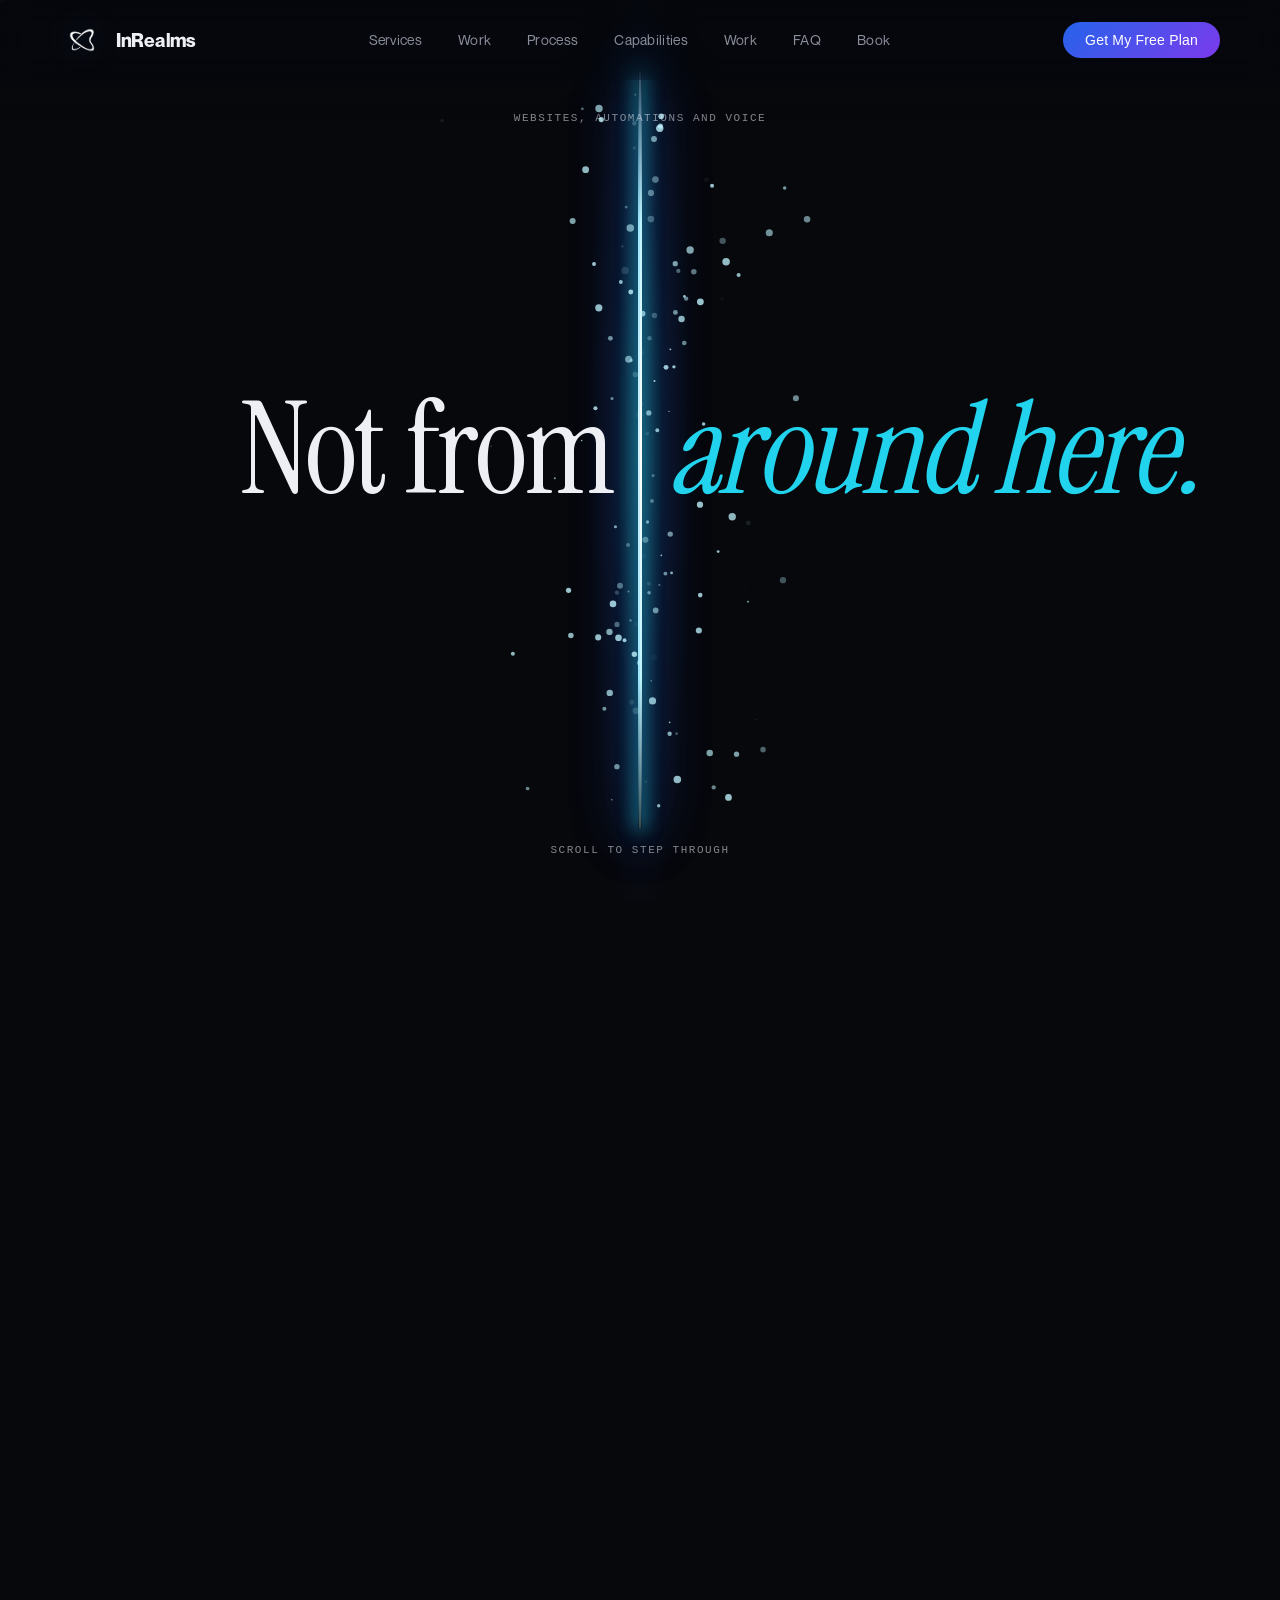
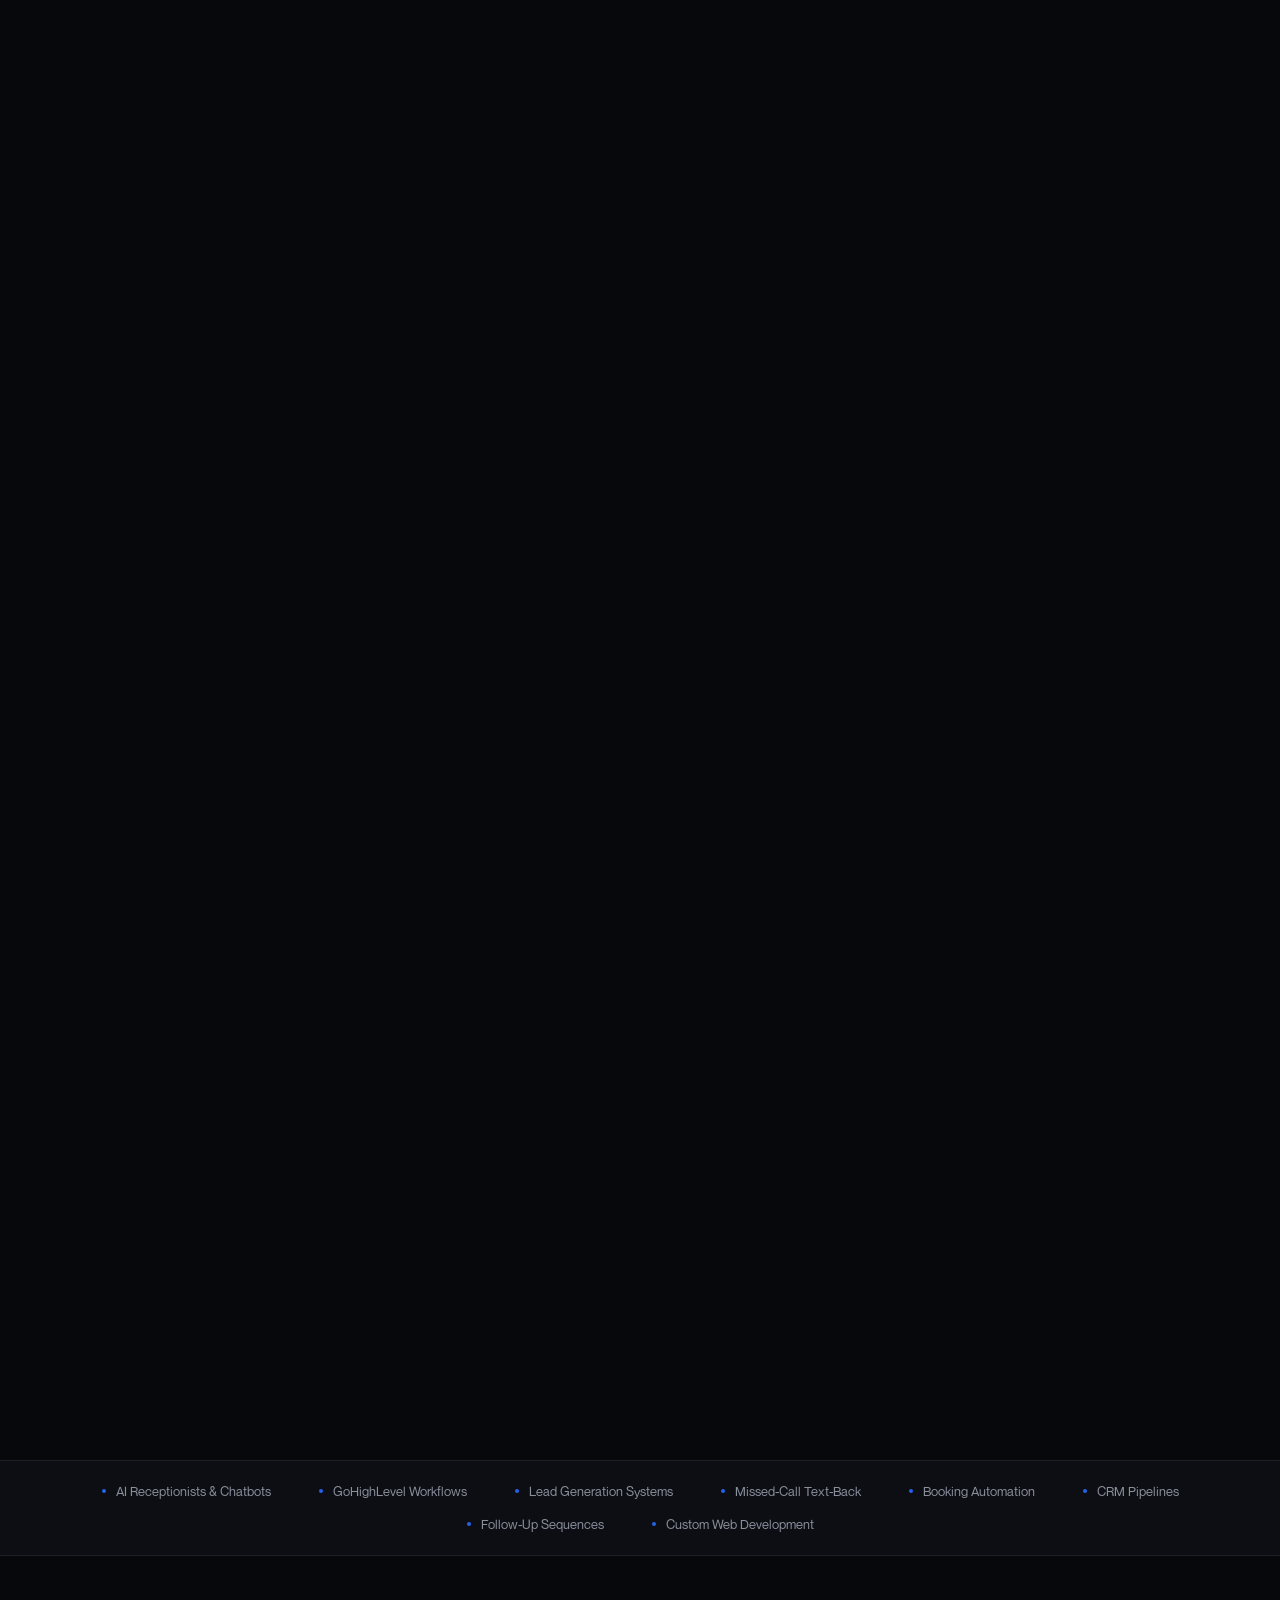
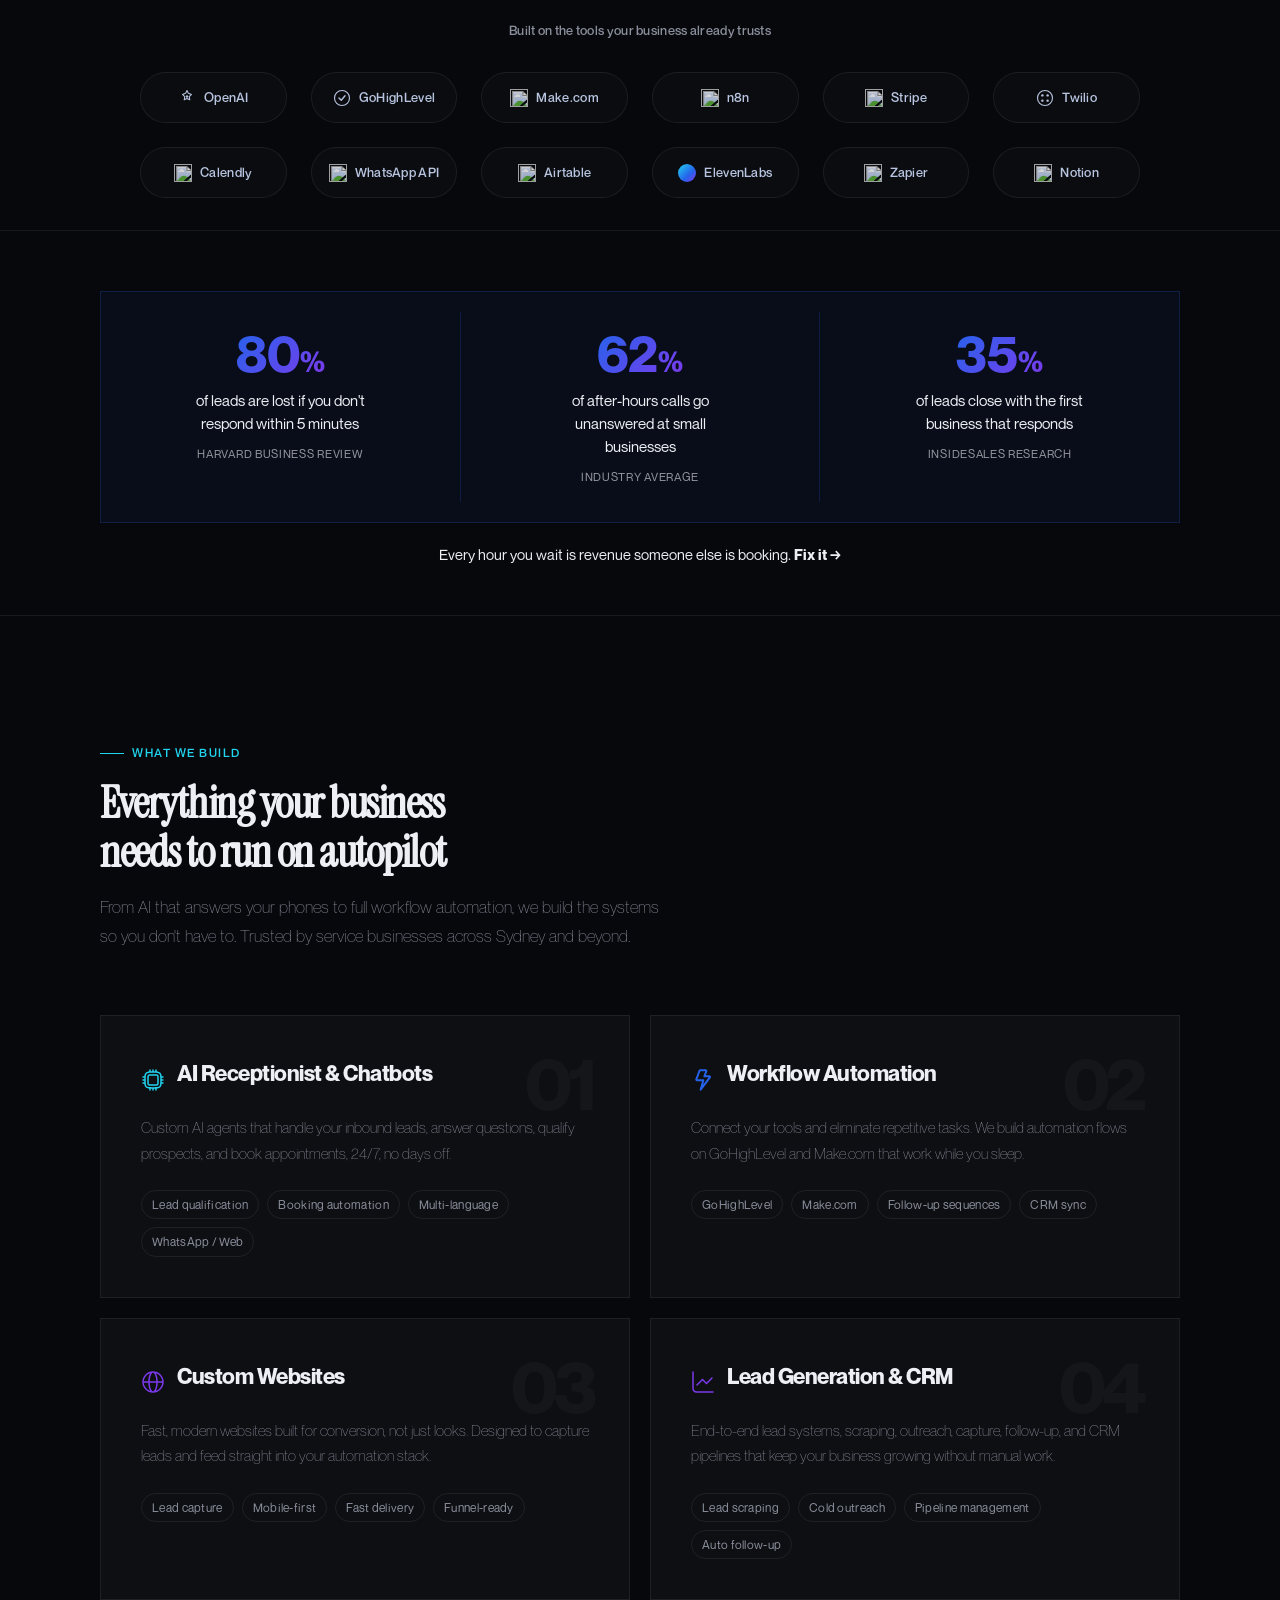
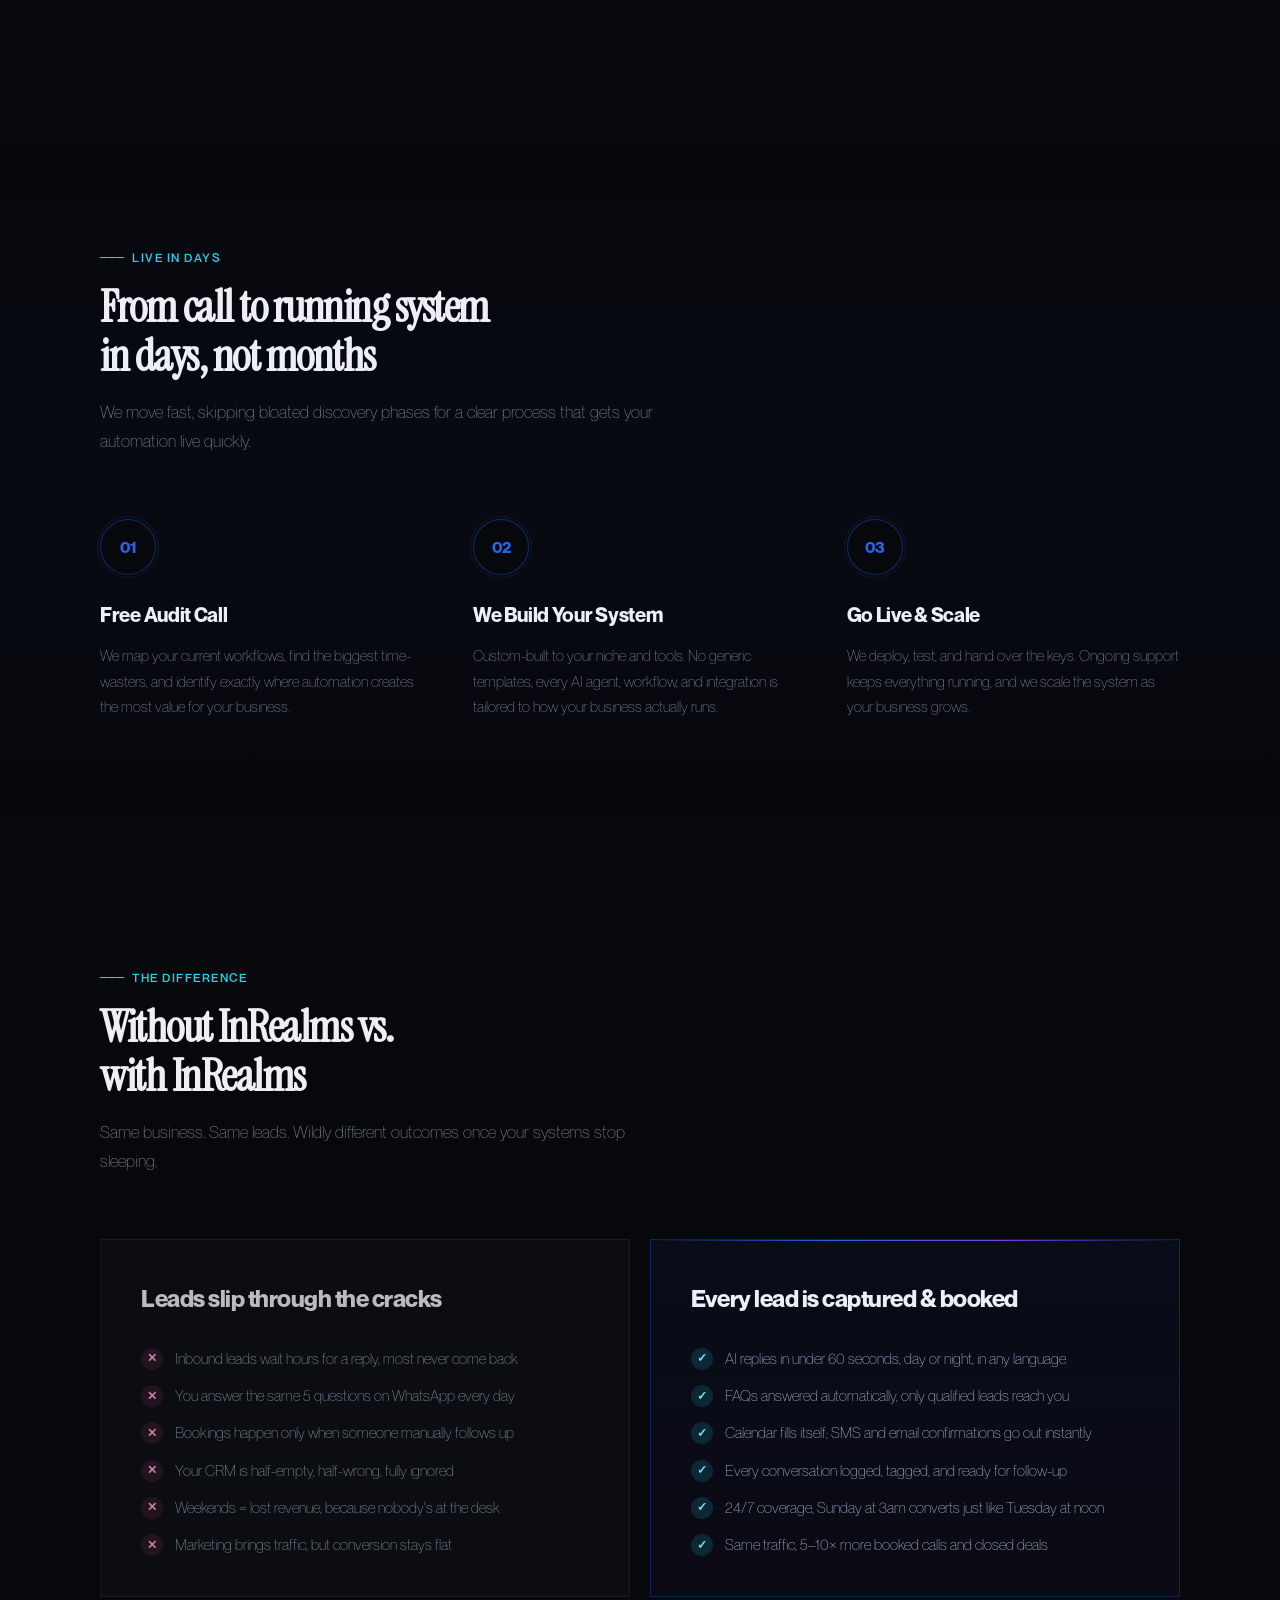
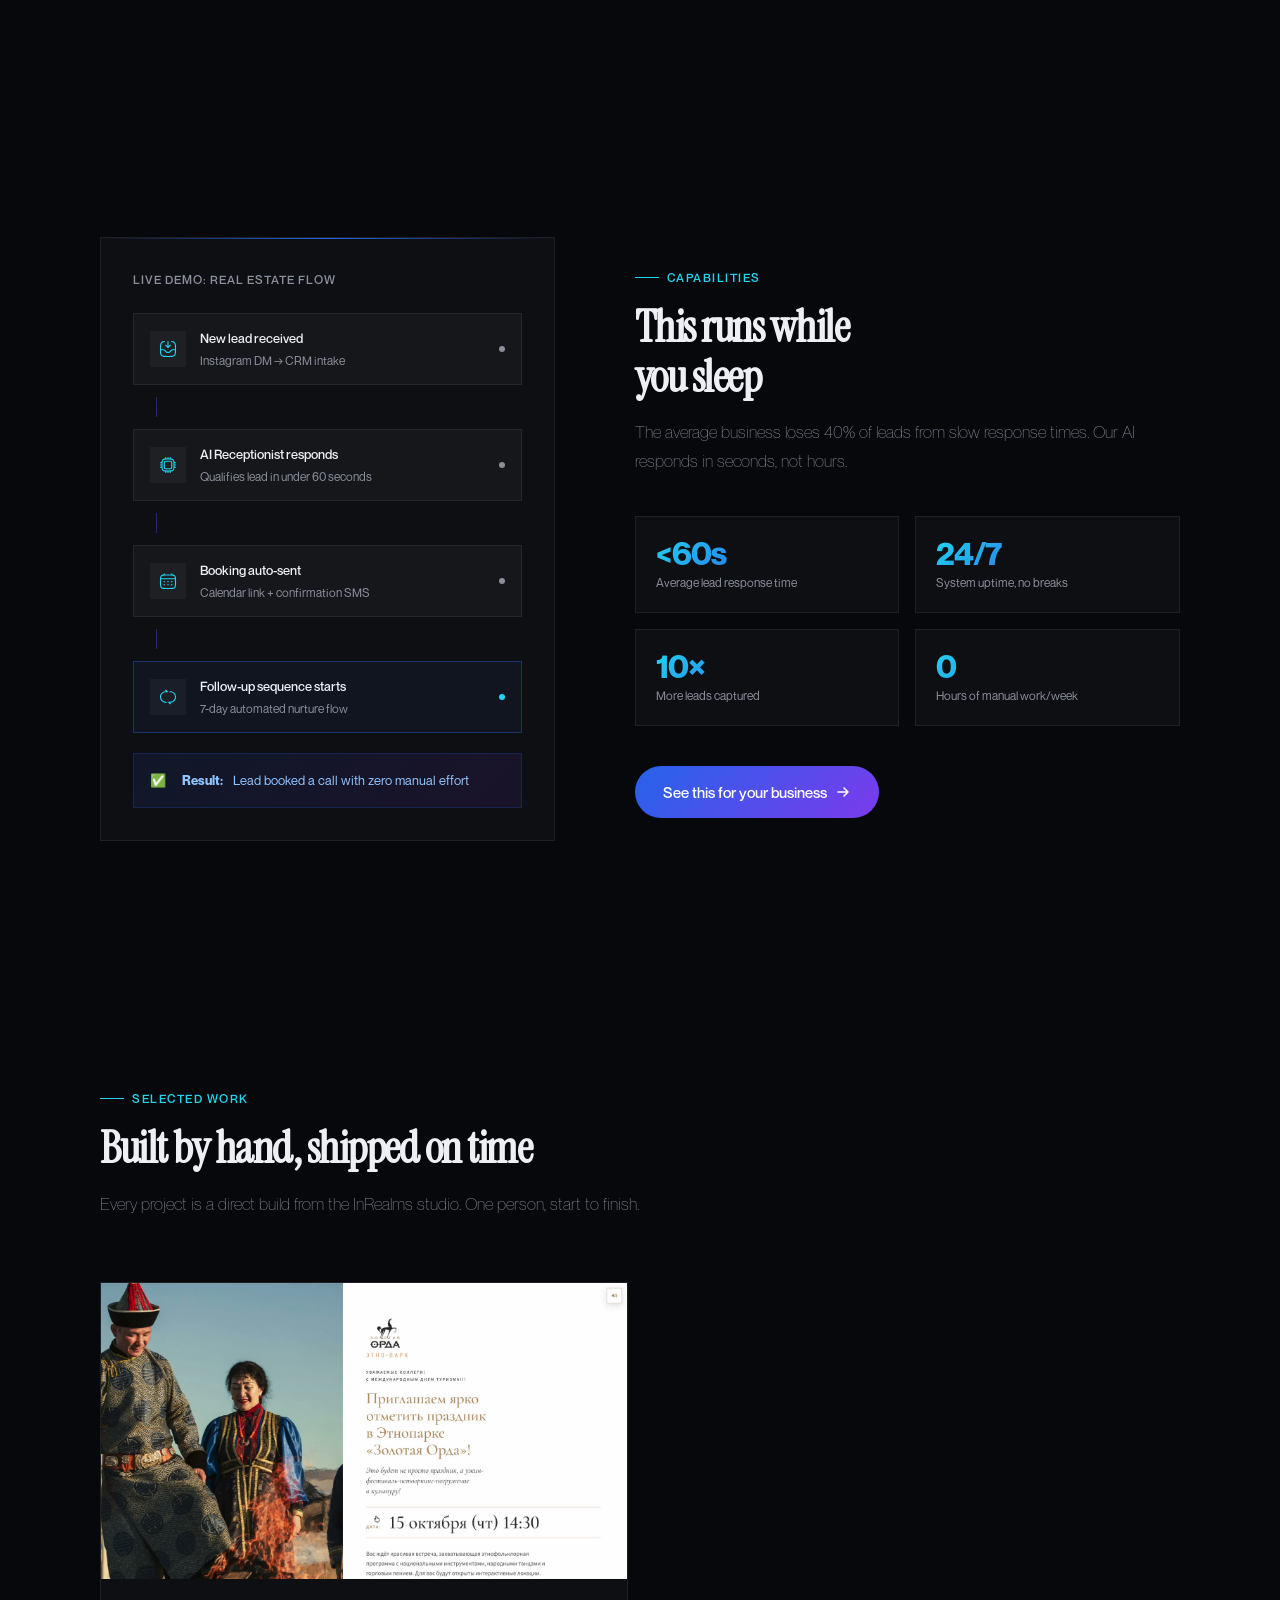
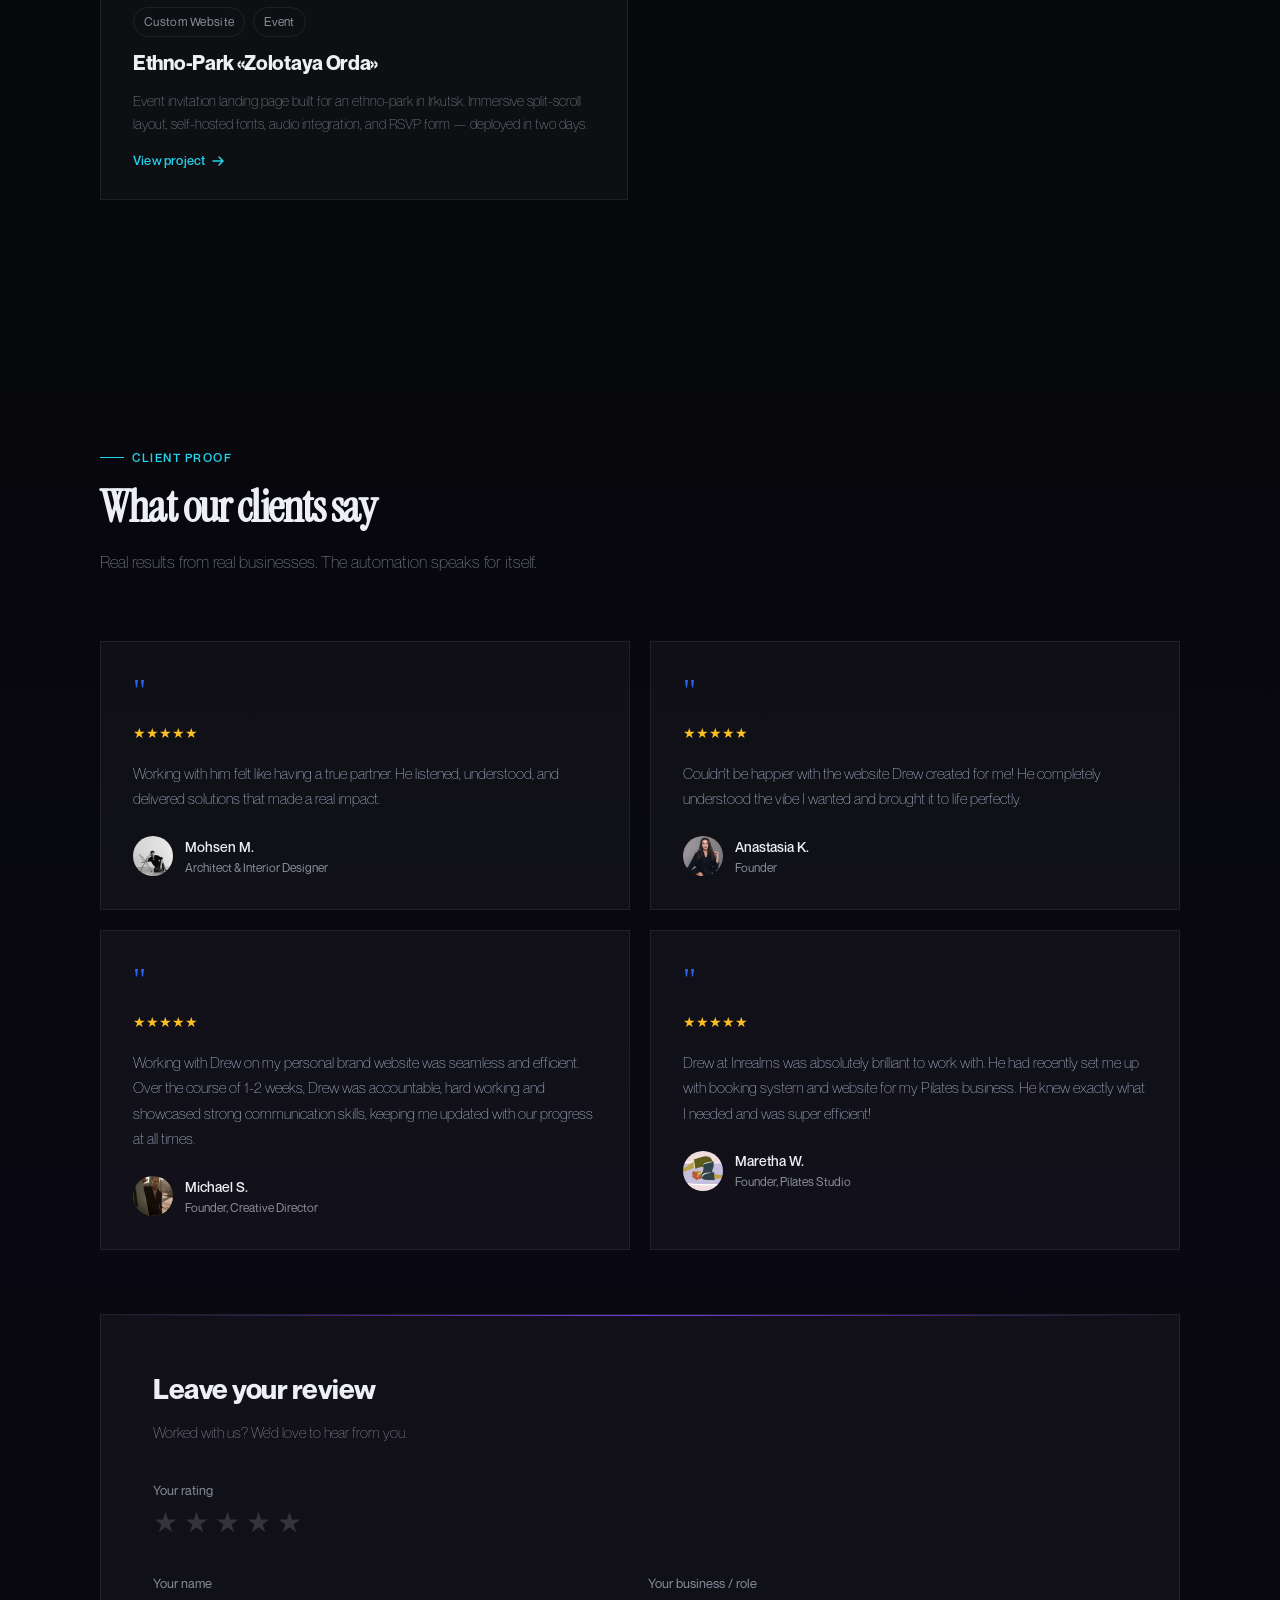
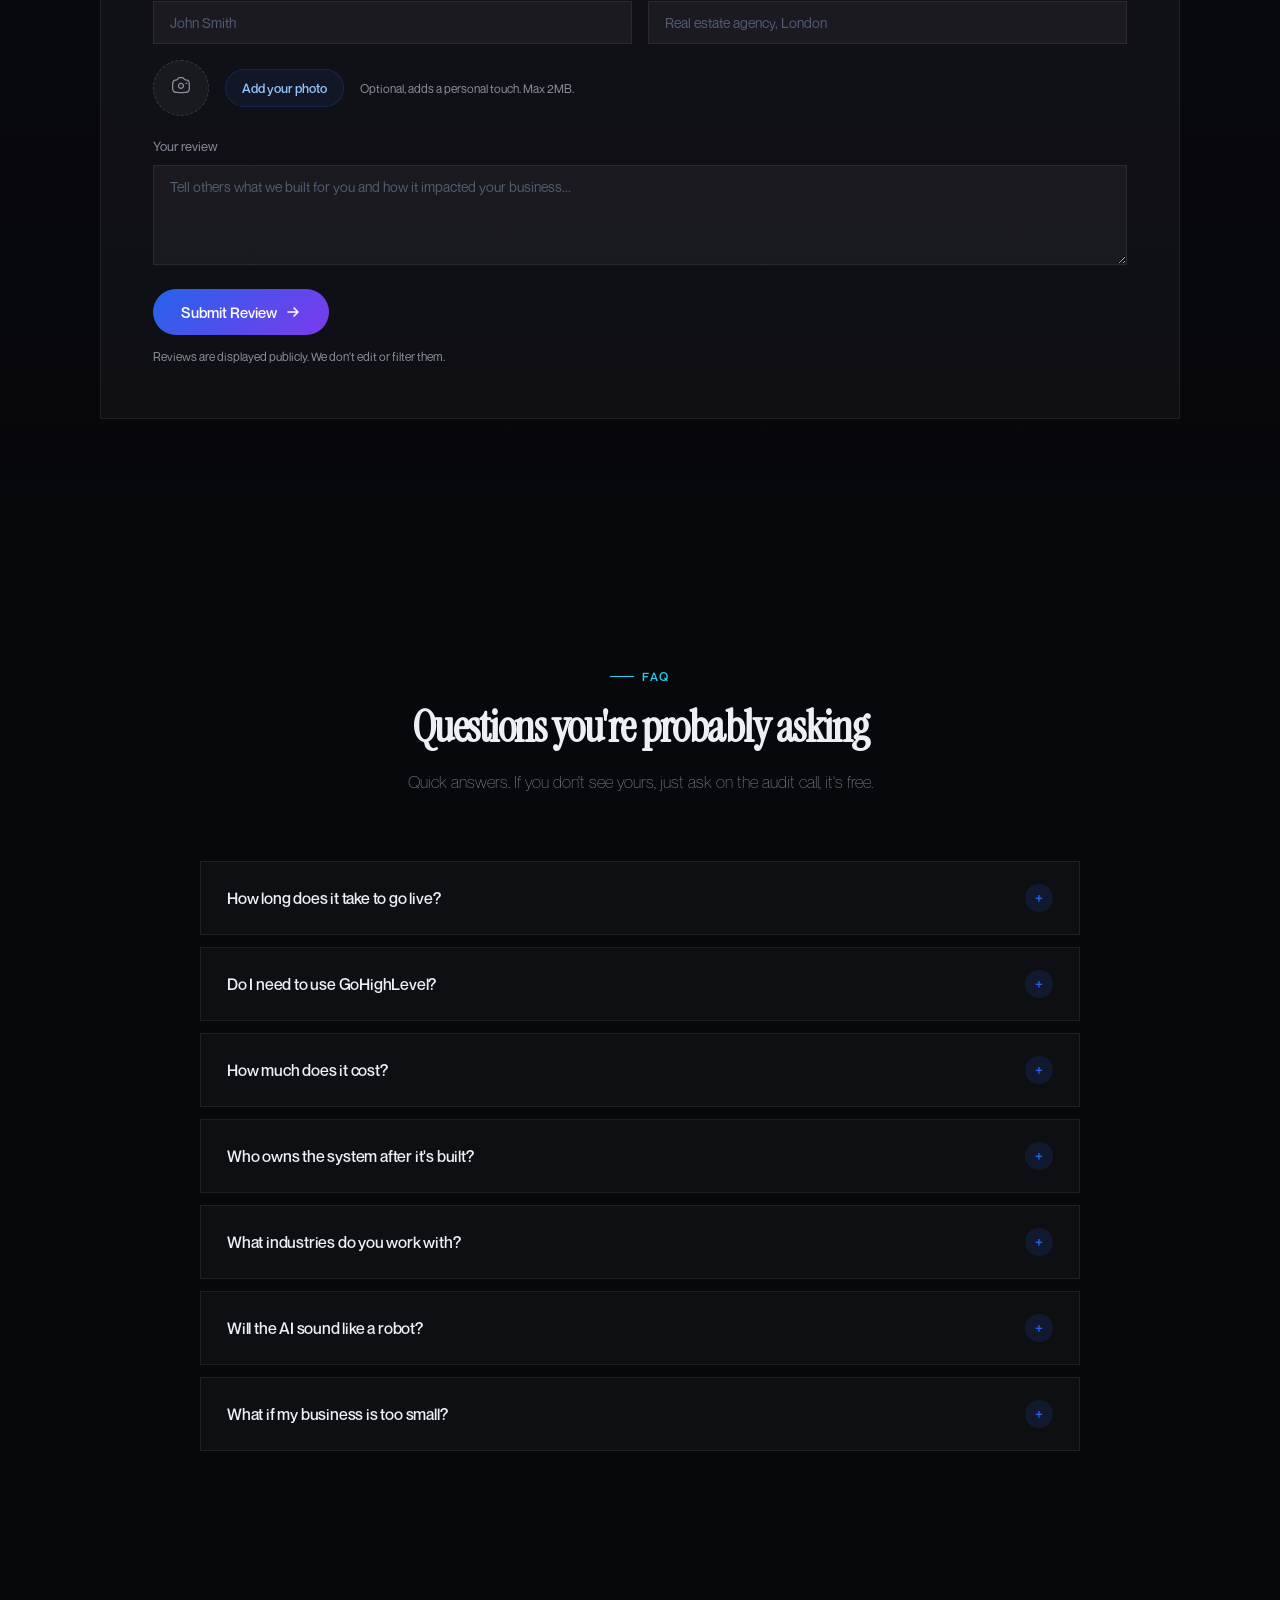
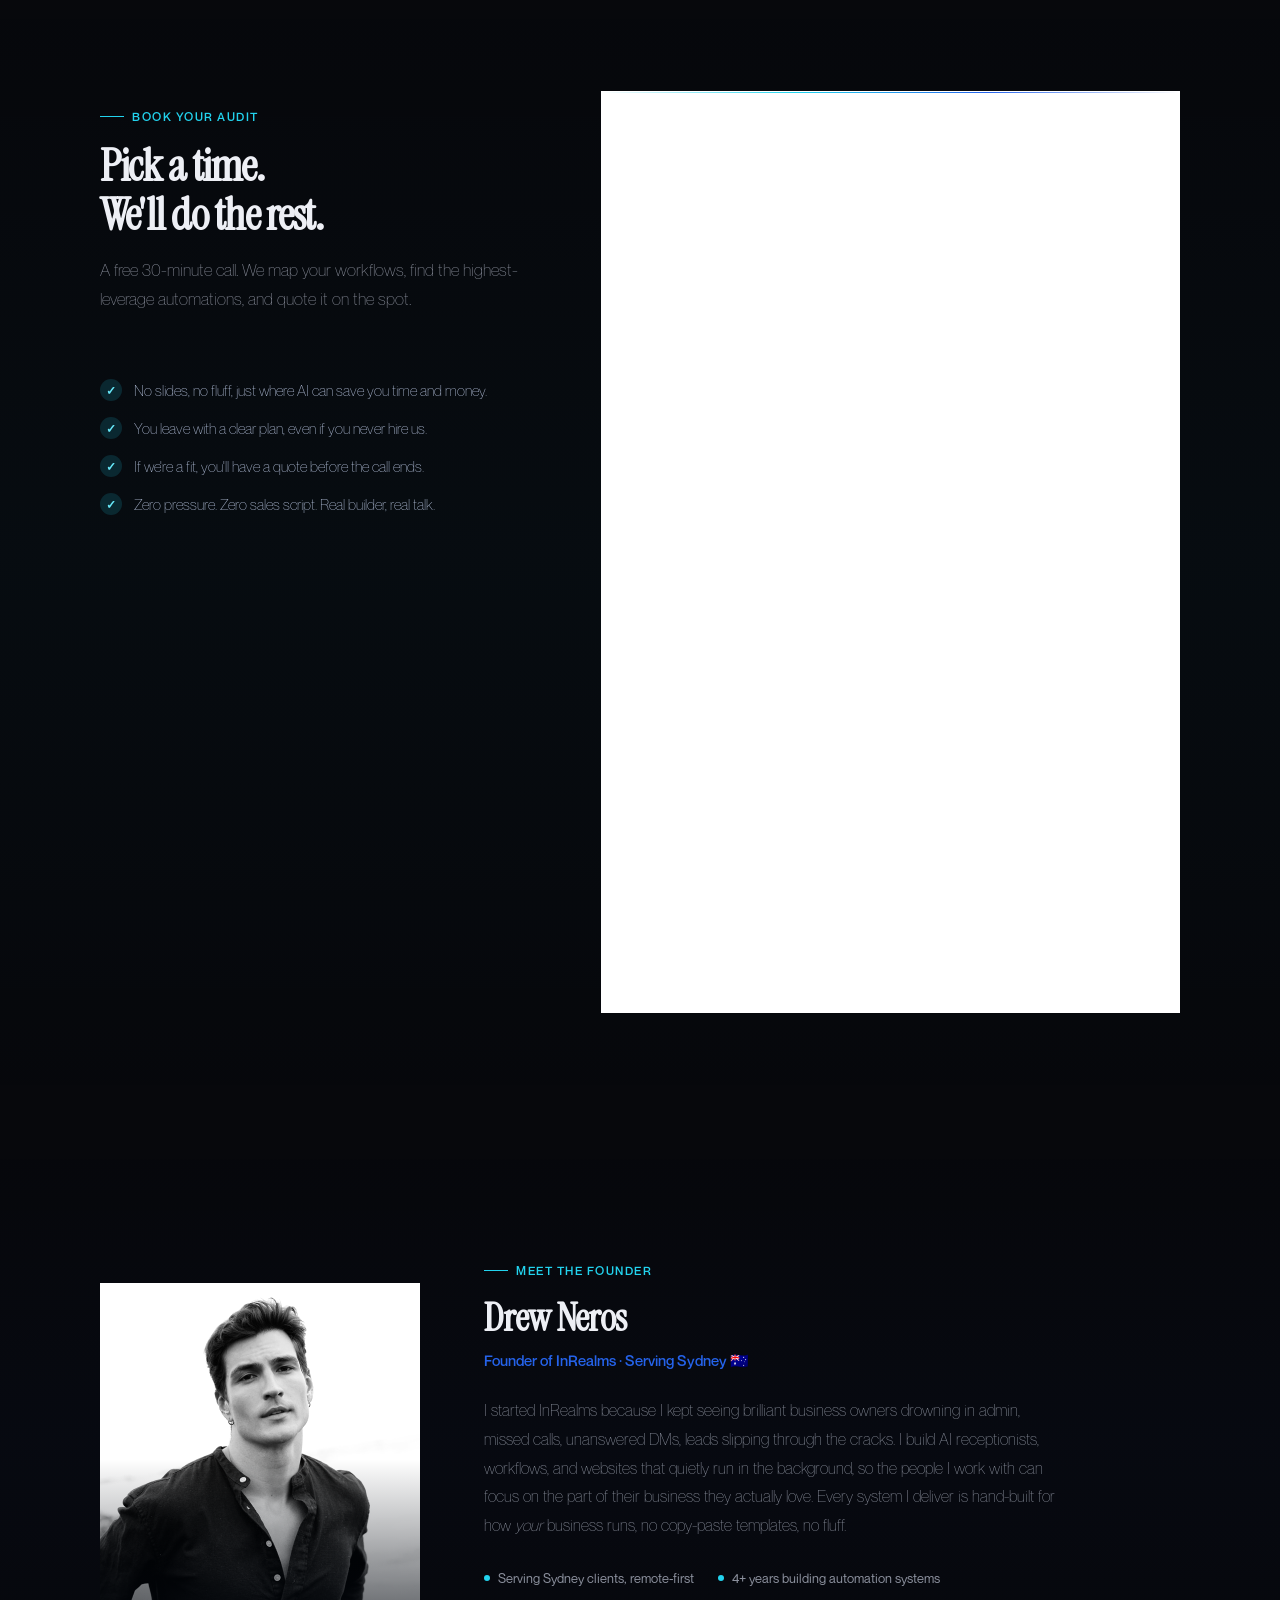
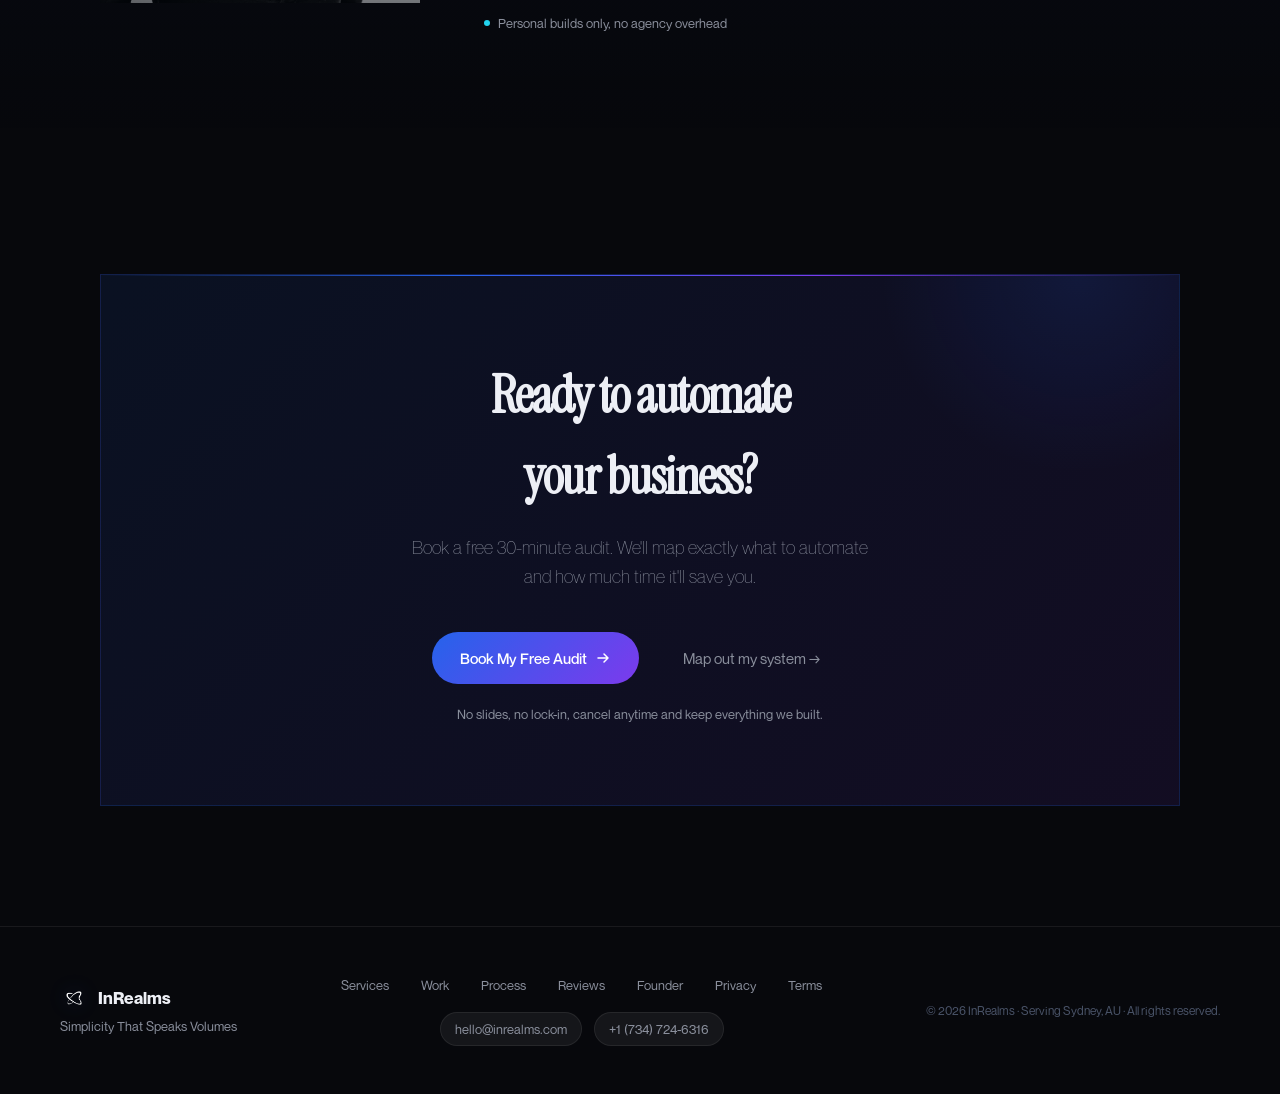
==== commit 6f7f4f35: "feat: sparkles push away from cursor; drop Sydney from hero, schema worldwide [skip netlify] Co-Auth" ====
--- a/index.html
+++ b/index.html
@@ -77,7 +77,7 @@
           "jobTitle": "Founder",
           "worksFor": { "@id": "https://inrealms.com/#org" }
         },
-        "areaServed": [{ "@type": "City", "name": "Sydney" }, "Worldwide"],
+        "areaServed": "Worldwide",
         "priceRange": "$$",
         "sameAs": ["https://www.instagram.com/inrealms.os/"],
         "aggregateRating": {
@@ -1909,11 +1909,11 @@
       <div class="portal-hudlayer hud" aria-hidden="true">
         <div class="portal-frame"><i></i><i></i><i></i><i></i></div>
         <div class="portal-corner tl"><span>Realm 07</span><span>Observer position</span></div>
-        <div class="portal-corner tr"><span>Sydney <b id="portal-clock">--:--:--</b></span><span>33.87° S · 151.21° E</span></div>
+        <div class="portal-corner tr"><span>Your time <b id="portal-clock">--:--:--</b></span><span>Earth · in view</span></div>
         <div class="portal-corner br"><span>Distance to Earth</span><span class="num"><b>384,400</b> km</span></div>
       </div>
 
-      <p class="portal-top hud">Websites, automations and voice for Sydney agents</p>
+      <p class="portal-top hud">Websites, automations and voice</p>
       <h1 class="portal-title" aria-label="Not from around here.">
         <span class="portal-half l"><span class="portal-scramble" aria-hidden="true">Not from</span></span>
         <span class="portal-half r"><em class="portal-scramble" aria-hidden="true">around here.</em></span>
@@ -1922,7 +1922,7 @@
 
       <div class="portal-beat">
         <p class="portal-line">On this side, every enquiry gets an answer.</p>
-        <p class="portal-sub">I build personal websites for Sydney agents. Vendors pick you before they call anyone else, and every enquiry gets a reply in under a minute, day or night.</p>
+        <p class="portal-sub">I build personal websites for agents. Clients pick you before they call anyone else, and every enquiry gets a reply in under a minute, day or night.</p>
         <div class="portal-actions">
           <button type="button" class="btn-primary" onclick="openBooking()">
             See what yours could look like
@@ -2586,7 +2586,12 @@
       let W = 0, H = 0, cleared = false;
       const fitMotes = () => { const d = Math.min(devicePixelRatio, 2); W = cv.width = cv.clientWidth * d; H = cv.height = cv.clientHeight * d; };
       window.addEventListener('resize', fitMotes); fitMotes();
-      const spawn = () => ({ x: W / 2 + (Math.random() - 0.5) * 4, y: H * (0.1 + Math.random() * 0.8), vx: (Math.random() - 0.5) * 1.6, vy: (Math.random() - 0.5) * 0.3, life: 0, max: 120 + Math.random() * 200, r: Math.random() * 1.6 + 0.3 });
+      const spawn = () => { const vx = (Math.random() - 0.5) * 1.6, vy = (Math.random() - 0.5) * 0.3; return { x: W / 2 + (Math.random() - 0.5) * 4, y: H * (0.1 + Math.random() * 0.8), vx, vy, bvx: vx, bvy: vy, life: 0, max: 120 + Math.random() * 200, r: Math.random() * 1.6 + 0.3 }; };
+      // The cursor pushes the motes aside; they drift back to their own path.
+      const cursor = { x: -9999, y: -9999 };
+      const stageEl = cv.parentElement;
+      stageEl.addEventListener('pointermove', e => { const r = cv.getBoundingClientRect(), d = cv.width / r.width; cursor.x = (e.clientX - r.left) * d; cursor.y = (e.clientY - r.top) * d; }, { passive: true });
+      stageEl.addEventListener('pointerleave', () => { cursor.x = cursor.y = -9999; });
       const motes = Array.from({ length: 140 }, () => { const m = spawn(); m.life = Math.random() * m.max; m.x += m.vx * m.life; return m; });
       const drawMotes = () => {
         const fade = Math.max(0, 1 - portalO * 1.5);
@@ -2594,6 +2599,9 @@
           cleared = false;
           ctx.clearRect(0, 0, W, H);
           for (const m of motes) {
+            const dx = m.x - cursor.x, dy = m.y - cursor.y, dist = Math.hypot(dx, dy), reach = 140 * (cv.width / cv.clientWidth);
+            if (dist < reach && dist > 0.1) { const f = (1 - dist / reach) * 2.2; m.vx += (dx / dist) * f; m.vy += (dy / dist) * f; }
+            m.vx += (m.bvx - m.vx) * 0.05; m.vy += (m.bvy - m.vy) * 0.05;
             m.x += m.vx; m.y += m.vy; m.life++;
             if (m.life > m.max) Object.assign(m, spawn());
             ctx.fillStyle = `rgba(191,244,255,${Math.sin((m.life / m.max) * Math.PI) * 0.8 * fade})`;
@@ -2629,10 +2637,10 @@
       });
     }
 
-    // Sydney time for the viewfinder.
+    // The visitor's own local time for the viewfinder.
     const portalClock = document.getElementById('portal-clock');
     if (portalClock) {
-      const fmt = new Intl.DateTimeFormat('en-AU', { timeZone: 'Australia/Sydney', hour: '2-digit', minute: '2-digit', second: '2-digit', hour12: false });
+      const fmt = new Intl.DateTimeFormat(undefined, { hour: '2-digit', minute: '2-digit', second: '2-digit', hour12: false });
       const tickClock = () => { portalClock.textContent = fmt.format(new Date()); };
       tickClock(); setInterval(tickClock, 1000);
     }
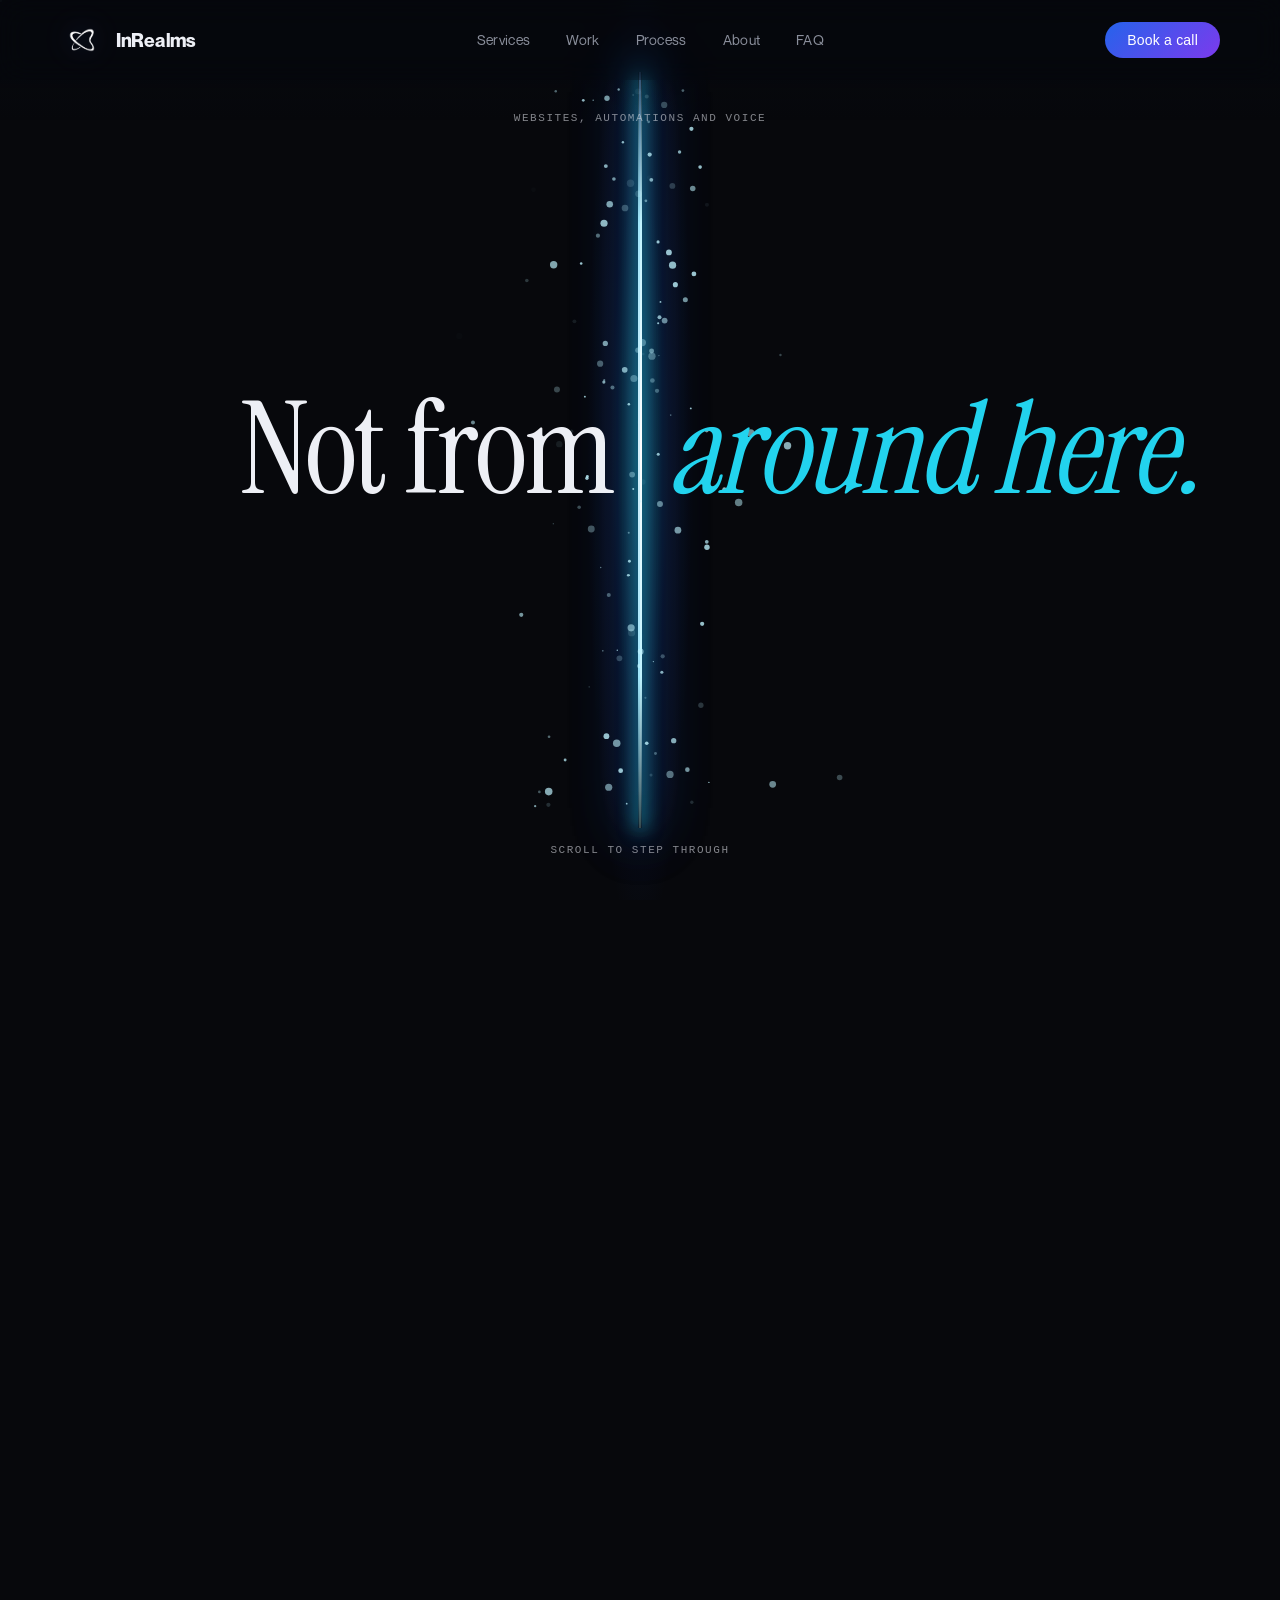
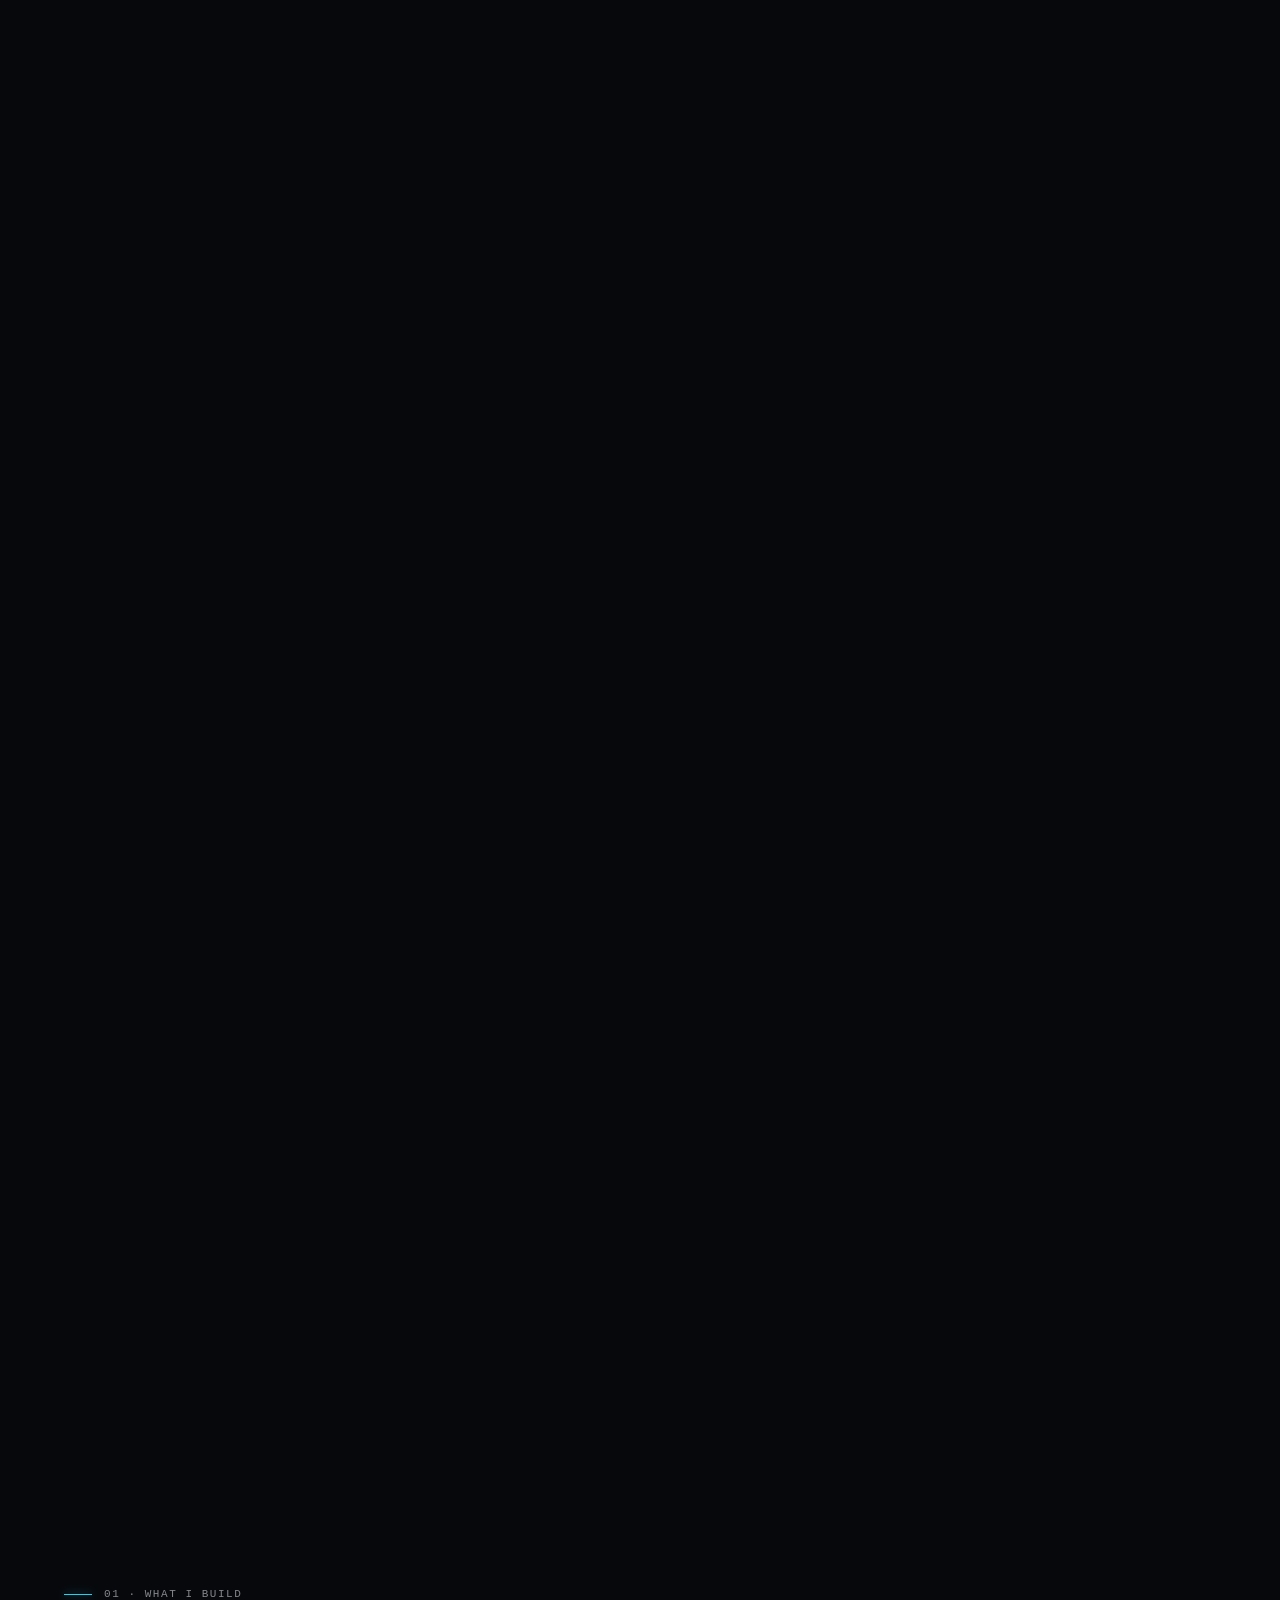
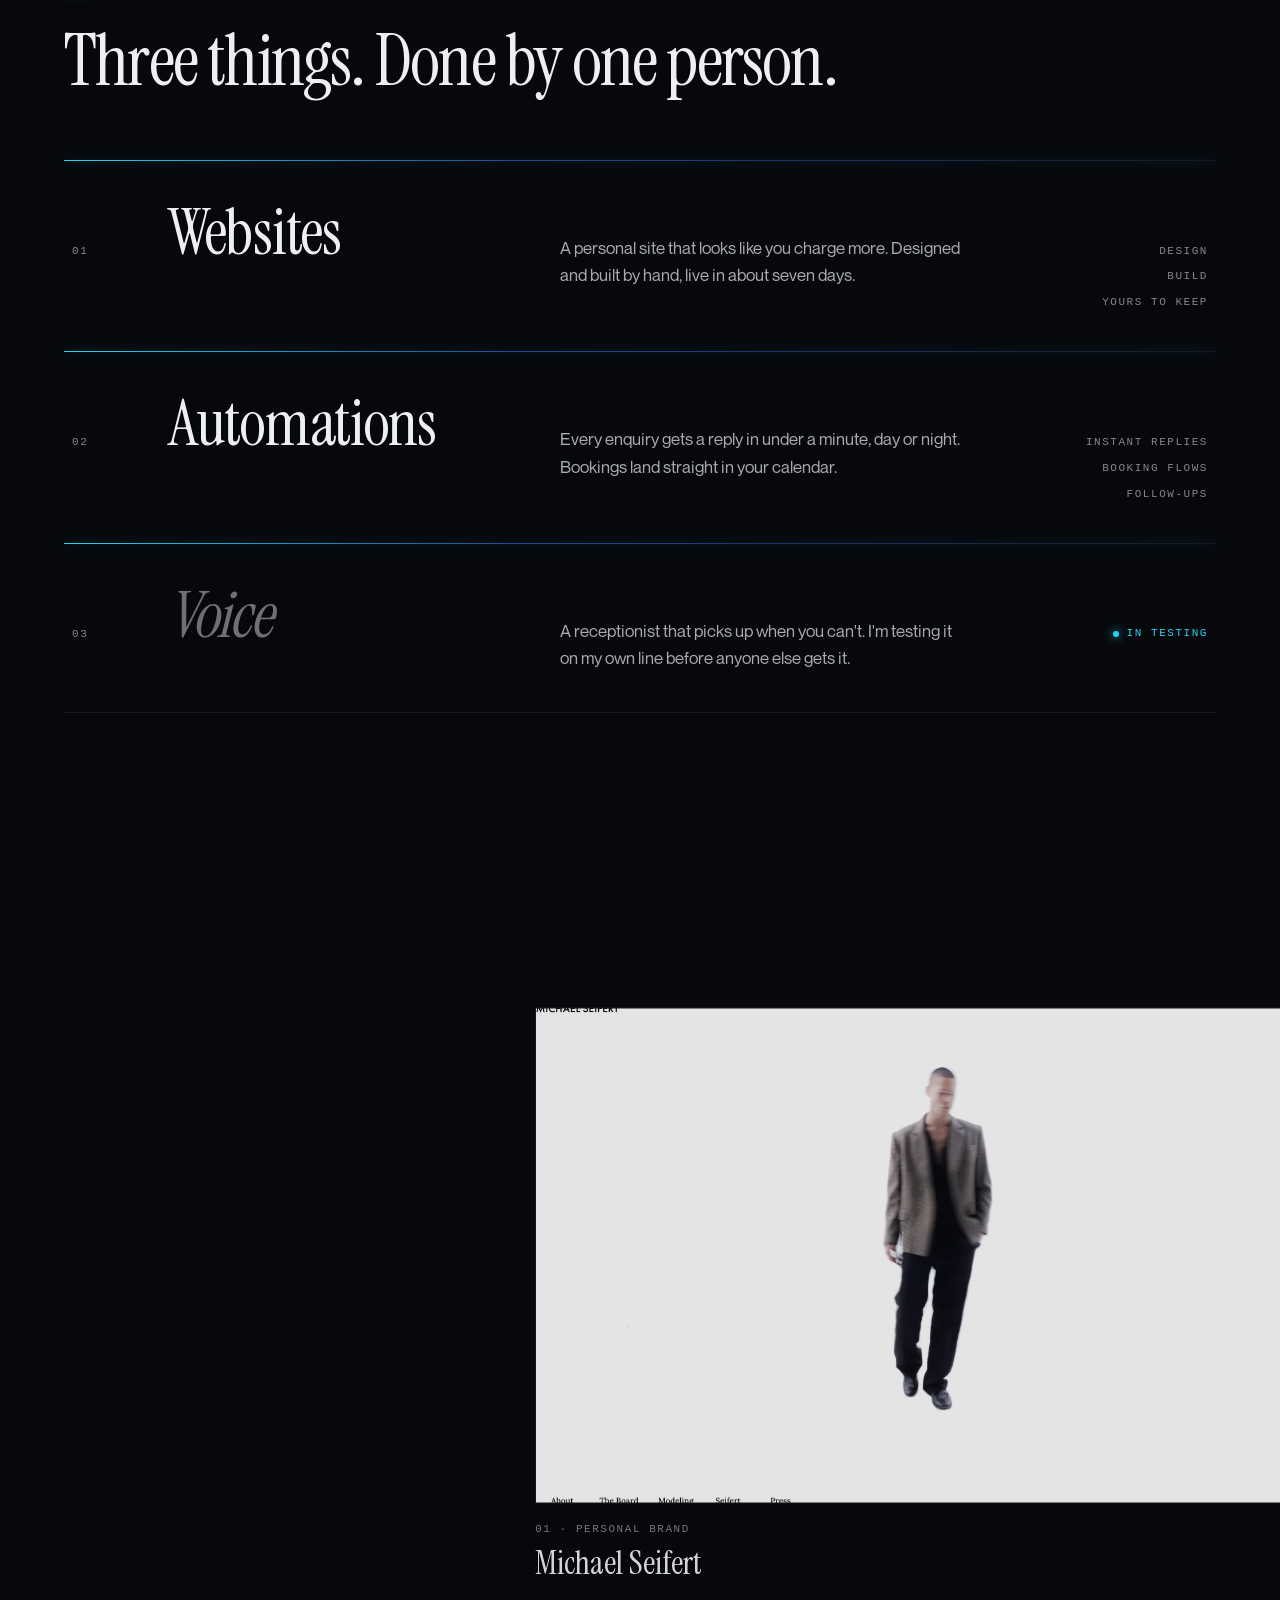
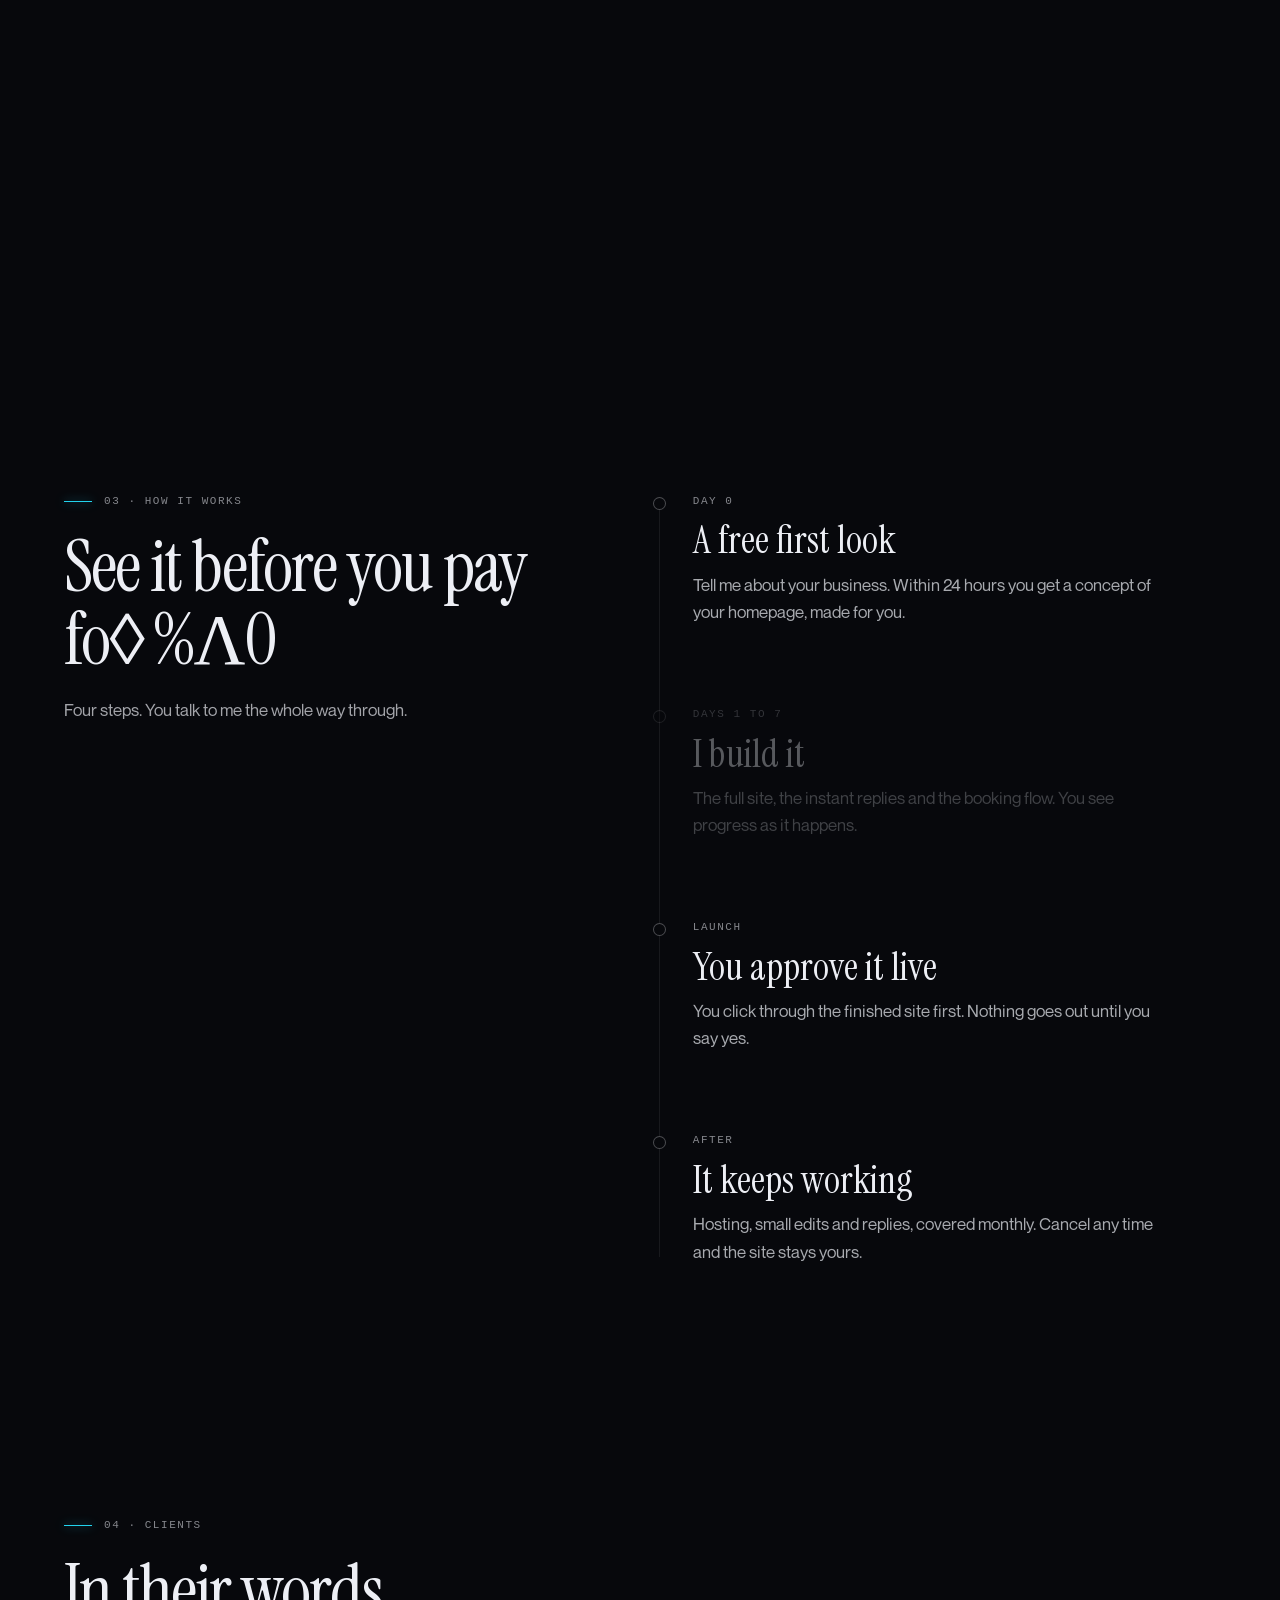
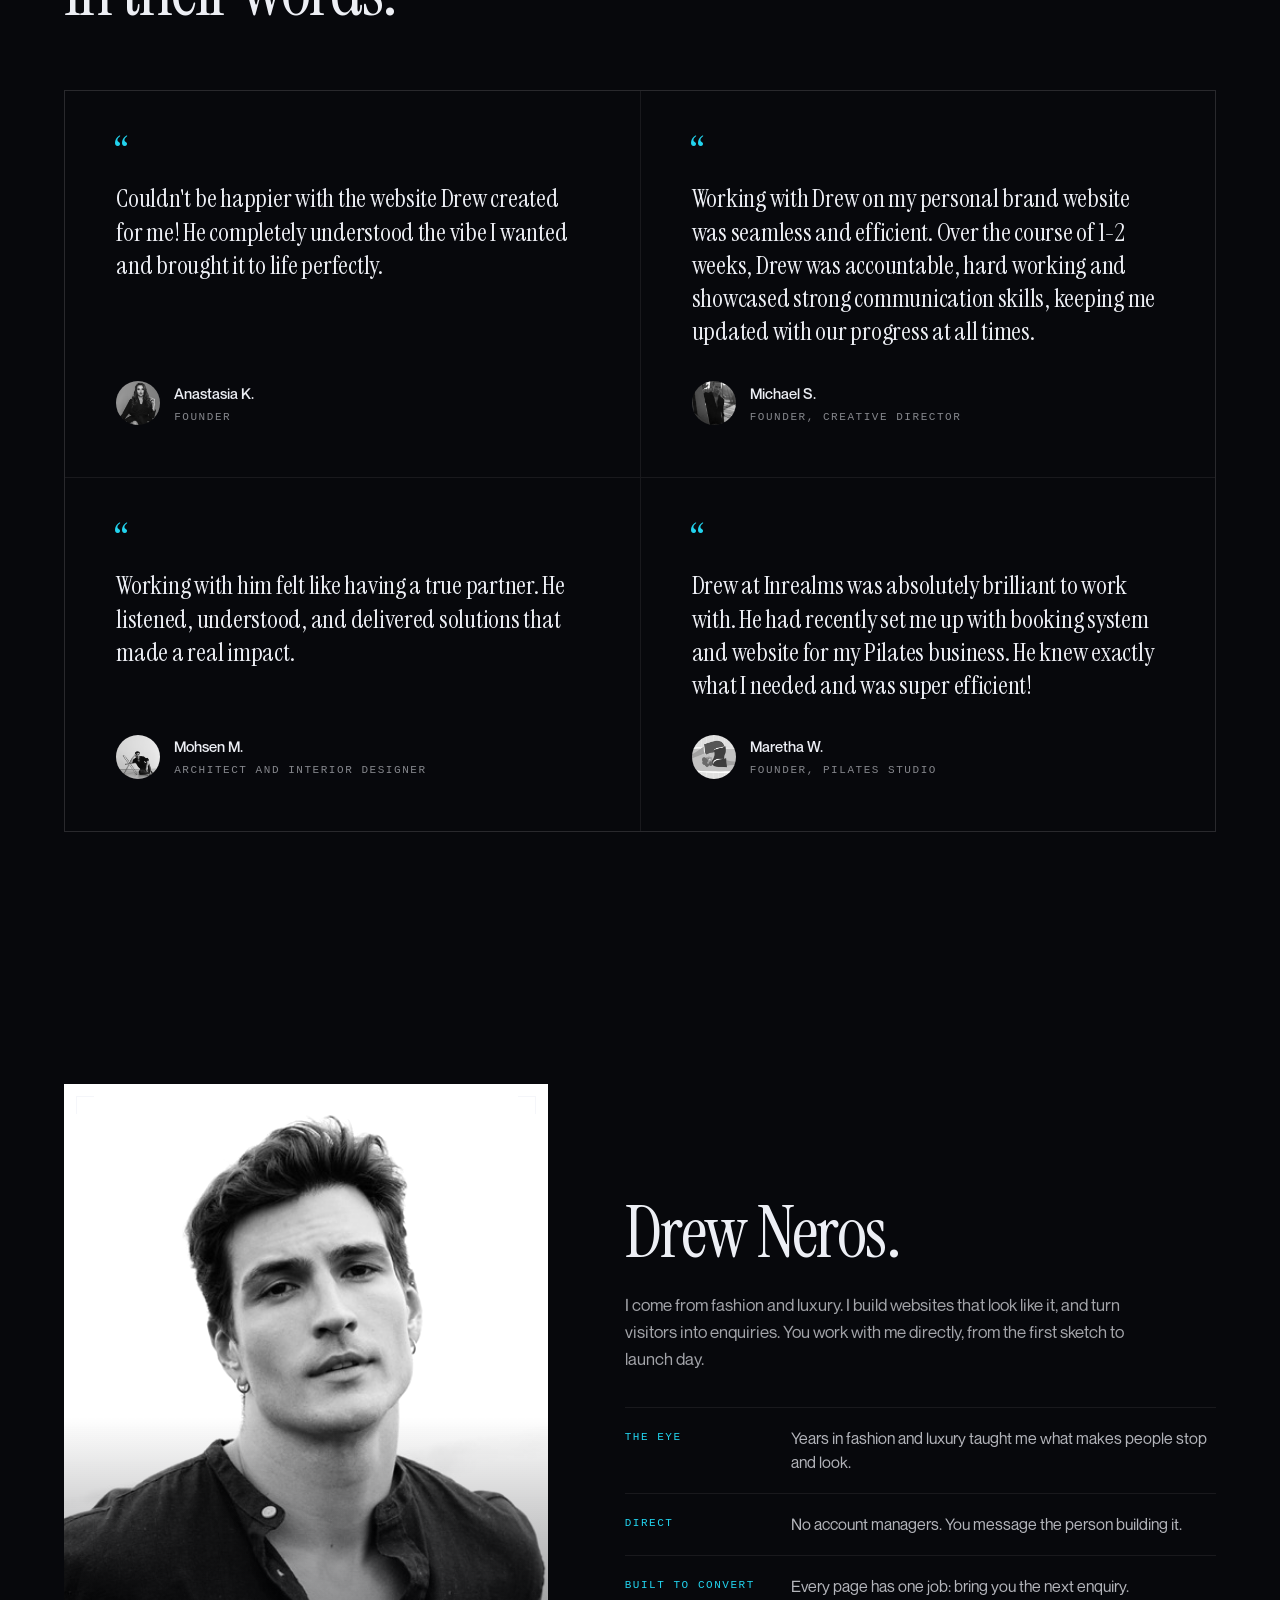
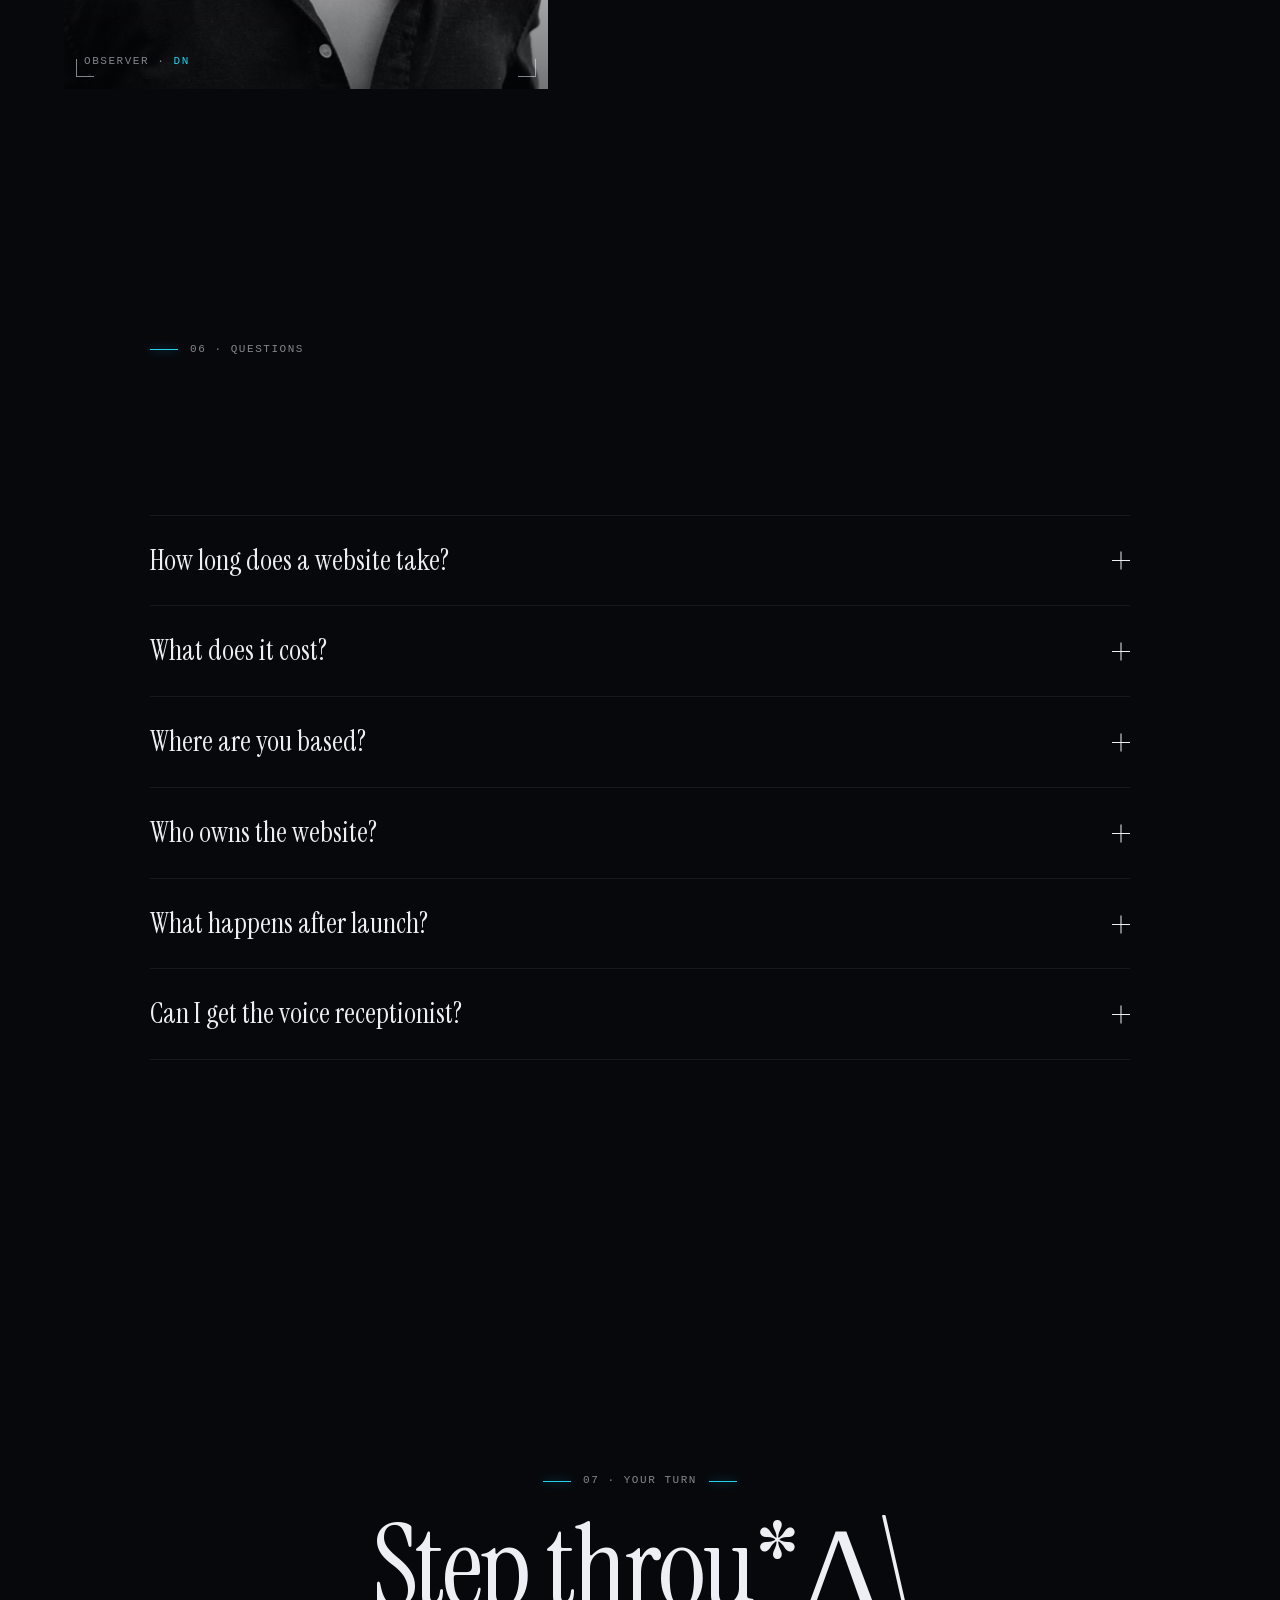
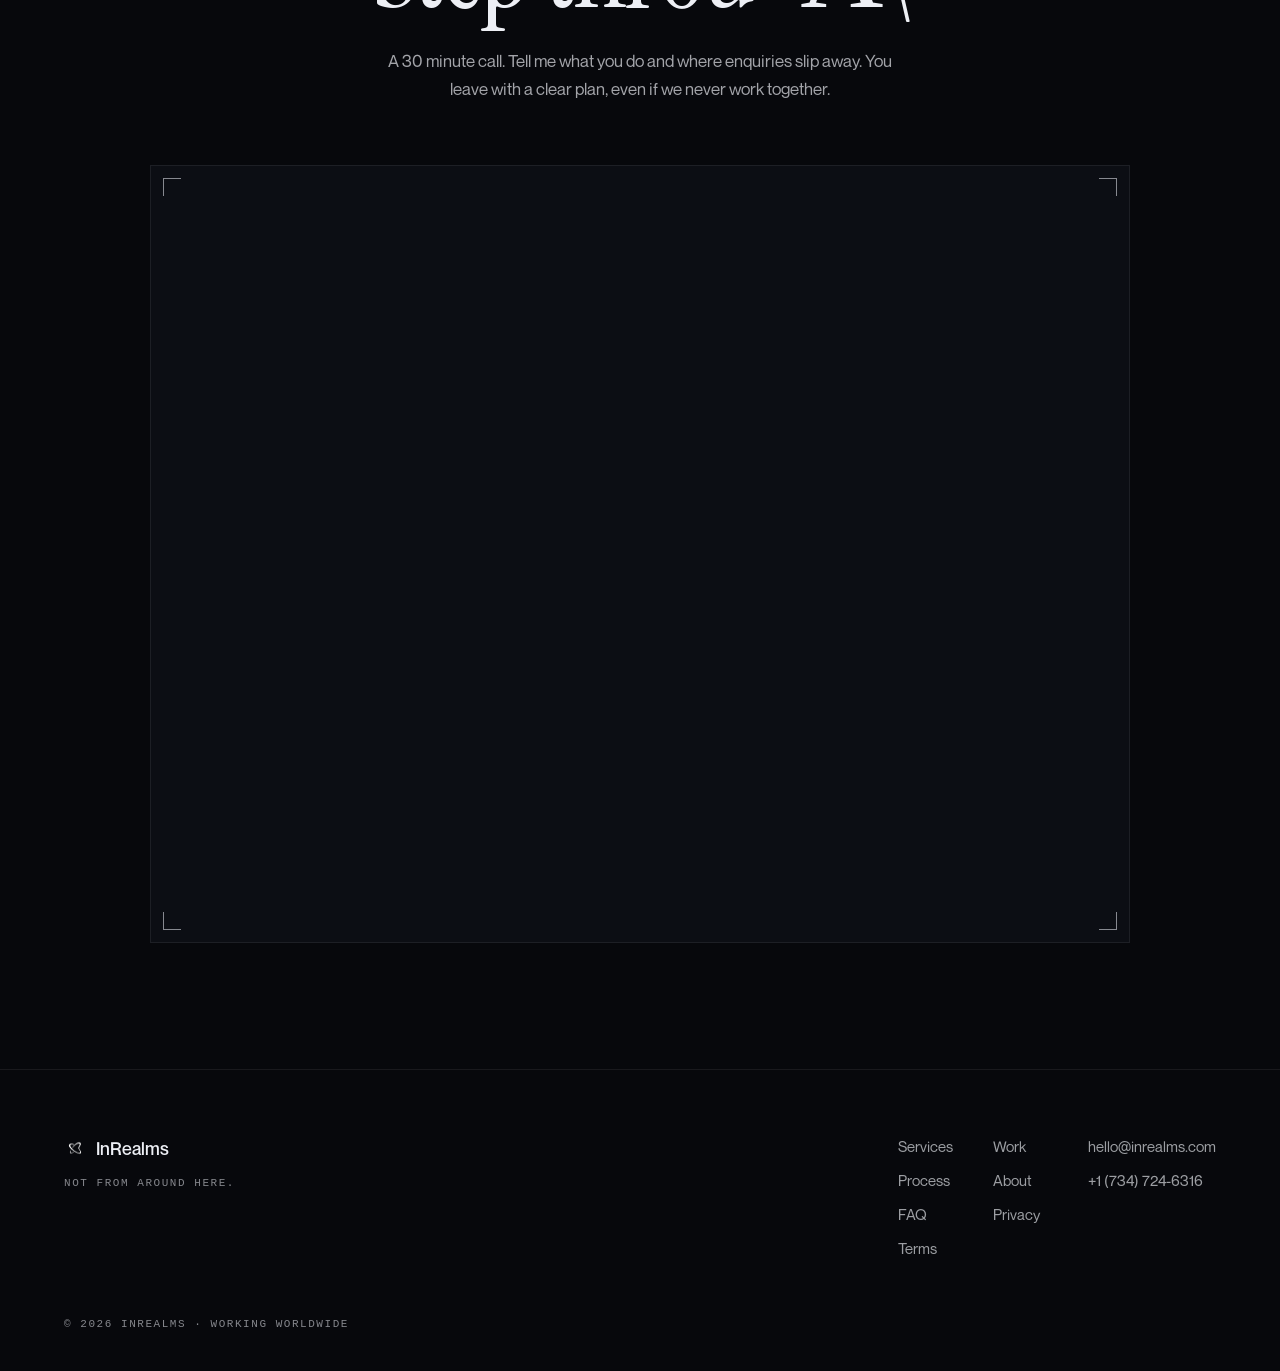
==== commit 423e0adf: "feat: realm rebuild of every section below the hero [skip netlify] Services, pinned sideways work ga" ====
--- a/index.html
+++ b/index.html
@@ -15,9 +15,9 @@
   </script>
 
   <!-- PRIMARY SEO -->
-  <title>InRealms | AI Automation Agency | AI Receptionists, Chatbots &amp; Workflow Automation</title>
-  <meta name="description" content="InRealms builds AI receptionists, chatbots, and workflow automations that capture every lead and book them 24/7. Custom GoHighLevel, Make.com & web systems for service businesses worldwide." />
-  <meta name="keywords" content="AI automation agency, AI receptionist, AI chatbot for business, GoHighLevel agency, Make.com automation, workflow automation, lead generation automation, AI agency Sydney, AI agency Australia, business automation services, AI for real estate agents, AI for clinics, AI for service business, custom AI solutions, conversational AI, missed call text back, booking automation, CRM automation, lead capture system, 24/7 AI assistant" />
+  <title>InRealms | Websites and Automations, Built by Drew Neros</title>
+  <meta name="description" content="Personal websites that make clients pick you first, plus instant replies to every enquiry. Designed and built by one person, Drew Neros, for clients worldwide." />
+  <meta name="keywords" content="website designer, personal website, real estate agent website, luxury website design, website for agents, instant enquiry reply, booking automation, InRealms, Drew Neros" />
   <meta name="author" content="Drew Neros, InRealms" />
   <meta name="robots" content="index, follow, max-image-preview:large, max-snippet:-1, max-video-preview:-1" />
   <meta name="theme-color" content="#03080F" />
@@ -26,10 +26,10 @@
   <!-- OPEN GRAPH -->
   <meta property="og:type" content="website" />
   <meta property="og:url" content="https://inrealms.com/" />
-  <meta property="og:title" content="InRealms | AI Automation Agency" />
-  <meta property="og:description" content="AI receptionists, chatbots, and intelligent workflows that capture every lead and book them while you sleep." />
+  <meta property="og:title" content="InRealms | Not from around here" />
+  <meta property="og:description" content="Personal websites with instant enquiry replies. Designed and built by Drew Neros." />
   <meta property="og:image" content="https://inrealms.com/logo-wordmark.png" />
-  <meta property="og:image:alt" content="InRealms AI Automation Agency" />
+  <meta property="og:image:alt" content="InRealms" />
   <meta property="og:image:width" content="5000" />
   <meta property="og:image:height" content="2625" />
   <meta property="og:site_name" content="InRealms" />
@@ -37,8 +37,8 @@
 
   <!-- TWITTER / X -->
   <meta name="twitter:card" content="summary_large_image" />
-  <meta name="twitter:title" content="InRealms | AI Automation Agency" />
-  <meta name="twitter:description" content="AI receptionists, chatbots, and intelligent workflows that work 24/7. Custom builds for service businesses." />
+  <meta name="twitter:title" content="InRealms | Not from around here" />
+  <meta name="twitter:description" content="Personal websites with instant enquiry replies. Designed and built by Drew Neros." />
   <meta name="twitter:image" content="https://inrealms.com/logo-wordmark.png" />
 
   <!-- ICONS -->
@@ -57,78 +57,108 @@
   <link rel="preconnect" href="https://api.leadconnectorhq.com" />
   <link rel="dns-prefetch" href="https://tally.so" />
 
-  <!-- STRUCTURED DATA, Organization / Service / FAQ / Reviews -->
+  <!-- STRUCTURED DATA: Organization / Services / FAQ -->
   <script type="application/ld+json">
-  {
-    "@context": "https://schema.org",
-    "@graph": [
-      {
-        "@type": "ProfessionalService",
-        "@id": "https://inrealms.com/#org",
-        "name": "InRealms",
-        "url": "https://inrealms.com/",
-        "logo": "https://inrealms.com/logo.png",
-        "image": "https://inrealms.com/logo-wordmark.png",
-        "description": "AI automation agency building AI receptionists, chatbots, GoHighLevel workflows, and custom websites for service businesses.",
-        "email": "hello@inrealms.com",
-        "founder": {
-          "@type": "Person",
-          "name": "Drew Neros",
-          "jobTitle": "Founder",
-          "worksFor": { "@id": "https://inrealms.com/#org" }
-        },
-        "areaServed": "Worldwide",
-        "priceRange": "$$",
-        "sameAs": ["https://www.instagram.com/inrealms.os/"],
-        "aggregateRating": {
-          "@type": "AggregateRating",
-          "ratingValue": "5.0",
-          "reviewCount": "4",
-          "bestRating": "5"
+{
+  "@context": "https://schema.org",
+  "@graph": [
+    {
+      "@type": "ProfessionalService",
+      "@id": "https://inrealms.com/#org",
+      "name": "InRealms",
+      "url": "https://inrealms.com/",
+      "logo": "https://inrealms.com/logo.png",
+      "image": "https://inrealms.com/logo-wordmark.png",
+      "description": "Personal websites and enquiry automations, designed and built by Drew Neros.",
+      "email": "hello@inrealms.com",
+      "founder": {
+        "@type": "Person",
+        "@id": "https://inrealms.com/#drew",
+        "name": "Drew Neros",
+        "jobTitle": "Founder and designer",
+        "image": "https://inrealms.com/founder.jpg",
+        "worksFor": {
+          "@id": "https://inrealms.com/#org"
         }
       },
-      {
-        "@type": "Service",
-        "name": "AI Receptionist & Chatbots",
-        "provider": { "@id": "https://inrealms.com/#org" },
-        "areaServed": "Worldwide",
-        "description": "Custom AI agents that qualify leads, answer questions, and book appointments 24/7 across WhatsApp, web, and Instagram."
+      "areaServed": "Worldwide",
+      "sameAs": [
+        "https://www.instagram.com/inrealms.os/"
+      ]
+    },
+    {
+      "@type": "Service",
+      "name": "Personal websites",
+      "provider": {
+        "@id": "https://inrealms.com/#org"
       },
-      {
-        "@type": "Service",
-        "name": "Workflow Automation",
-        "provider": { "@id": "https://inrealms.com/#org" },
-        "description": "GoHighLevel and Make.com automations that eliminate repetitive work, follow-ups, CRM sync, missed-call text-back."
+      "areaServed": "Worldwide",
+      "description": "Custom designed websites, built by hand and live in about seven days."
+    },
+    {
+      "@type": "Service",
+      "name": "Enquiry automations",
+      "provider": {
+        "@id": "https://inrealms.com/#org"
       },
-      {
-        "@type": "Service",
-        "name": "Custom Websites",
-        "provider": { "@id": "https://inrealms.com/#org" },
-        "description": "Fast, mobile-first websites built for conversion and wired directly into your automation stack."
-      },
-      {
-        "@type": "Service",
-        "name": "Lead Generation & CRM",
-        "provider": { "@id": "https://inrealms.com/#org" },
-        "description": "End-to-end lead systems: scraping, outreach, capture, follow-up, and CRM pipelines that run without manual work."
-      },
-      {
-        "@type": "FAQPage",
-        "mainEntity": [
-          { "@type": "Question", "name": "How long does it take to go live?",
-            "acceptedAnswer": { "@type": "Answer", "text": "Most systems are live in 7–14 days from the audit call. Simple chatbots can ship in 3–5 days. We move fast, no bloated discovery phases." } },
-          { "@type": "Question", "name": "Do I need to use GoHighLevel?",
-            "acceptedAnswer": { "@type": "Answer", "text": "No. We build on the stack you already use, GoHighLevel, Make.com, n8n, HubSpot, Pipedrive, or custom APIs. We recommend tools only when they save you money." } },
-          { "@type": "Question", "name": "How much does it cost?",
-            "acceptedAnswer": { "@type": "Answer", "text": "Every business is different, so every quote is too. Pricing depends on the systems you need and how they connect. The free audit gives you an exact quote, no surprises." } },
-          { "@type": "Question", "name": "Who owns the system after it's built?",
-            "acceptedAnswer": { "@type": "Answer", "text": "You do, fully. Every account is in your name, every workflow is documented, and you can walk away at any time with the keys." } },
-          { "@type": "Question", "name": "What industries do you work with?",
-            "acceptedAnswer": { "@type": "Answer", "text": "Service businesses where every missed lead costs money: real estate, dental and aesthetic clinics, pilates and fitness studios, agencies, coaches, and trades." } }
-        ]
-      }
-    ]
-  }
+      "areaServed": "Worldwide",
+      "description": "Instant SMS and email replies to every enquiry, booking flows and follow-ups."
+    },
+    {
+      "@type": "FAQPage",
+      "mainEntity": [
+        {
+          "@type": "Question",
+          "name": "How long does a website take?",
+          "acceptedAnswer": {
+            "@type": "Answer",
+            "text": "Most sites are live in seven days once I have your photos and details. Bigger builds take longer, and you will know the date before we start."
+          }
+        },
+        {
+          "@type": "Question",
+          "name": "What does it cost?",
+          "acceptedAnswer": {
+            "@type": "Answer",
+            "text": "It depends on what you need. After a short call you get one fixed price, before any work starts. No hourly billing."
+          }
+        },
+        {
+          "@type": "Question",
+          "name": "Where are you based?",
+          "acceptedAnswer": {
+            "@type": "Answer",
+            "text": "I work remotely with clients in different countries and time zones. Calls happen at a time that suits you."
+          }
+        },
+        {
+          "@type": "Question",
+          "name": "Who owns the website?",
+          "acceptedAnswer": {
+            "@type": "Answer",
+            "text": "You do. The domain, the accounts and the files are in your name, and you can leave whenever you like."
+          }
+        },
+        {
+          "@type": "Question",
+          "name": "What happens after launch?",
+          "acceptedAnswer": {
+            "@type": "Answer",
+            "text": "A small monthly plan covers hosting, small edits and the instant replies. Cancel any time and the site stays yours."
+          }
+        },
+        {
+          "@type": "Question",
+          "name": "Can I get the voice receptionist?",
+          "acceptedAnswer": {
+            "@type": "Answer",
+            "text": "Not yet. I am testing it on my own line first. Websites and automations are available now."
+          }
+        }
+      ]
+    }
+  ]
+}
   </script>
 
   <style>
@@ -512,848 +542,7 @@
     .btn-ghost:hover svg { transform: translateX(4px); }
 
 
-    /* ─── TICKER ─── */
-    .ticker-bar {
-      background: var(--bg-2);
-      border-top: 1px solid var(--border);
-      border-bottom: 1px solid var(--border);
-      overflow: hidden;
-      padding: 14px 24px;
-      position: relative;
-    }
-    .ticker-inner {
-      display: flex;
-      flex-wrap: wrap;
-      justify-content: center;
-    }
-    .ticker-item {
-      display: flex;
-      align-items: center;
-      gap: 10px;
-      padding: 6px 24px;
-      font-size: 13px;
-      color: var(--gray);
-      white-space: nowrap;
-      font-weight: 400;
-    }
-    .ticker-item .sep {
-      width: 4px; height: 4px;
-      border-radius: 50%;
-      background: var(--blue);
-    }
-
-    /* ─── SECTIONS ─── */
-    section {
-      position: relative;
-      z-index: 1;
-    }
-
-    .container {
-      max-width: 1200px;
-      margin: 0 auto;
-      padding: 0 60px;
-    }
-
-    .section-label {
-      display: inline-flex;
-      align-items: center;
-      gap: 8px;
-      font-size: 12px;
-      font-weight: 500;
-      letter-spacing: 1.5px;
-      text-transform: uppercase;
-      color: var(--cyan);
-      margin-bottom: 16px;
-    }
-    .section-label::before {
-      content: '';
-      display: block;
-      width: 24px;
-      height: 1px;
-      background: var(--cyan);
-    }
-
-    .section-title {
-      font-size: clamp(32px, 3.5vw, 52px);
-      font-weight: 700;
-      letter-spacing: -1.5px;
-      line-height: 1.1;
-      margin-bottom: 16px;
-    }
-
-    .section-sub {
-      font-size: 17px;
-      color: var(--gray);
-      font-weight: 300;
-      max-width: 560px;
-      line-height: 1.7;
-      margin-bottom: 64px;
-    }
-
-    /* ─── SERVICES ─── */
-    #services {
-      padding: 120px 0;
-    }
-
-    .services-grid {
-      display: grid;
-      grid-template-columns: repeat(2, 1fr);
-      gap: 20px;
-    }
-
-    /* PROBLEM STATS BAR */
-    #problem-stats {
-      padding: 60px 0 48px;
-      border-bottom: 1px solid var(--border);
-    }
-    .problem-stats-inner {
-      display: flex;
-      align-items: stretch;
-      justify-content: center;
-      gap: 0;
-      background: rgba(37,99,235,0.06);
-      border: 1px solid rgba(37,99,235,0.2);
-      border-radius: 0px;
-      overflow: hidden;
-    }
-    .problem-stat-card {
-      flex: 1;
-      padding: 36px 32px;
-      text-align: center;
-      display: flex;
-      flex-direction: column;
-      align-items: center;
-      gap: 10px;
-    }
-    .ps-number {
-      font-size: 3.2rem;
-      font-weight: 800;
-      line-height: 1;
-      background: var(--grad);
-      -webkit-background-clip: text;
-      -webkit-text-fill-color: transparent;
-      background-clip: text;
-    }
-    .ps-pct {
-      font-size: 1.8rem;
-      font-weight: 700;
-    }
-    .ps-label {
-      font-size: 0.95rem;
-      color: var(--text);
-      line-height: 1.5;
-      max-width: 200px;
-    }
-    .ps-source {
-      font-size: 0.72rem;
-      color: var(--text-muted);
-      opacity: 0.6;
-      text-transform: uppercase;
-      letter-spacing: 0.06em;
-    }
-    .ps-divider {
-      width: 1px;
-      background: rgba(37,99,235,0.2);
-      align-self: stretch;
-      margin: 20px 0;
-    }
-    .ps-cta-line {
-      text-align: center;
-      margin-top: 20px;
-      font-size: 0.92rem;
-      color: var(--text-muted);
-    }
-    .ps-cta-line a {
-      color: var(--accent);
-      text-decoration: none;
-      font-weight: 600;
-    }
-    .ps-cta-line a:hover { text-decoration: underline; }
-    @media (max-width: 640px) {
-      .problem-stats-inner { flex-direction: column; }
-      .ps-divider { width: auto; height: 1px; margin: 0 20px; align-self: auto; }
-      .problem-stat-card { padding: 28px 24px; }
-      .ps-number { font-size: 2.6rem; }
-    }
-    /* END PROBLEM STATS BAR */
-
-    .service-card {
-      background: var(--glass);
-      border: 1px solid var(--border);
-      border-radius: 0px;
-      padding: 40px;
-      position: relative;
-      overflow: hidden;
-      transition: all 0.4s ease;
-      cursor: default;
-    }
-    .service-card::before {
-      content: '';
-      position: absolute;
-      inset: 0;
-      border-radius: 0px;
-      background: var(--grad);
-      opacity: 0;
-      transition: opacity 0.4s;
-    }
-    .service-card:hover::before { opacity: 0.04; }
-    .service-card:hover {
-      border-color: rgba(37,99,235,0.3);
-      transform: translateY(-4px);
-    }
-
-    .service-card-inner { position: relative; z-index: 1; }
-
-    .service-head {
-      display: flex;
-      align-items: center;
-      gap: 12px;
-      margin-bottom: 12px;
-    }
-    .service-icon {
-      display: flex;
-      align-items: center;
-      justify-content: center;
-      width: 24px; height: 24px;
-      flex-shrink: 0;
-    }
-    .icon-blue { color: var(--blue); }
-    .icon-purple { color: var(--purple); }
-    .icon-cyan { color: var(--cyan); }
-    .icon-pink { color: var(--pink); }
-
-    .service-num {
-      position: absolute;
-      top: 32px; right: 36px;
-      font-size: 72px;
-      font-weight: 700;
-      color: rgba(255,255,255,0.03);
-      line-height: 1;
-      letter-spacing: -4px;
-      pointer-events: none;
-    }
-
-    .service-title {
-      font-size: 22px;
-      font-weight: 600;
-      margin-bottom: 12px;
-      letter-spacing: -0.5px;
-    }
-    .service-desc {
-      font-size: 15px;
-      color: var(--gray);
-      line-height: 1.7;
-      font-weight: 300;
-      margin-bottom: 24px;
-    }
-
-    .service-tags {
-      display: flex;
-      flex-wrap: wrap;
-      gap: 8px;
-    }
-    .tag {
-      font-size: 12px;
-      padding: 4px 10px;
-      border-radius: 9999px;
-      border: 1px solid var(--border);
-      color: var(--gray);
-      font-weight: 400;
-      letter-spacing: 0.3px;
-    }
-
-    /* ─── HOW IT WORKS ─── */
-    #process {
-      padding: 120px 0;
-      background: linear-gradient(180deg, transparent 0%, rgba(37,99,235,0.03) 50%, transparent 100%);
-    }
-
-    .process-steps {
-      display: grid;
-      grid-template-columns: repeat(3, 1fr);
-      gap: 40px;
-      position: relative;
-    }
-    .process-steps::before { display: none; }
-
-    .process-step {
-      position: relative;
-    }
-
-    .step-num {
-      width: 56px; height: 56px;
-      border-radius: 50%;
-      background: var(--bg);
-      border: 1px solid rgba(37,99,235,0.4);
-      display: flex;
-      align-items: center;
-      justify-content: center;
-      font-size: 16px;
-      font-weight: 600;
-      color: var(--blue-light);
-      margin-bottom: 24px;
-      position: relative;
-      z-index: 1;
-    }
-    .step-num::after {
-      content: '';
-      position: absolute;
-      inset: -4px;
-      border-radius: 50%;
-      border: 1px solid rgba(37,99,235,0.15);
-    }
-
-    .step-title {
-      font-size: 20px;
-      font-weight: 600;
-      margin-bottom: 12px;
-      letter-spacing: -0.3px;
-    }
-    .step-desc {
-      font-size: 15px;
-      color: var(--gray);
-      line-height: 1.7;
-      font-weight: 300;
-    }
-
-    /* ─── AUTOMATION SHOWCASE ─── */
-    #showcase {
-      padding: 120px 0;
-    }
-
-    .showcase-inner {
-      display: grid;
-      grid-template-columns: 1fr 1.2fr;
-      gap: 80px;
-      align-items: center;
-    }
-
-    .showcase-flow {
-      background: var(--glass);
-      border: 1px solid var(--border);
-      border-radius: 0px;
-      padding: 32px;
-      position: relative;
-      overflow: hidden;
-    }
-    .showcase-flow::before {
-      content: '';
-      position: absolute;
-      top: 0; left: 0; right: 0;
-      height: 1px;
-      background: linear-gradient(90deg, transparent, var(--blue), transparent);
-    }
-
-    .flow-header {
-      font-size: 12px;
-      color: var(--gray);
-      letter-spacing: 1px;
-      text-transform: uppercase;
-      margin-bottom: 24px;
-      font-weight: 500;
-    }
-
-    .flow-node {
-      display: flex;
-      align-items: center;
-      gap: 14px;
-      padding: 14px 16px;
-      background: rgba(255,255,255,0.03);
-      border: 1px solid var(--border);
-      border-radius: 0px;
-      margin-bottom: 12px;
-      transition: all 0.3s;
-    }
-    .flow-node.active {
-      border-color: rgba(37,99,235,0.4);
-      background: rgba(37,99,235,0.06);
-    }
-    .flow-node.active .flow-status { background: var(--cyan); }
-
-    .flow-icon-wrap {
-      width: 36px; height: 36px;
-      border-radius: 0px;
-      display: flex;
-      align-items: center;
-      justify-content: center;
-      font-size: 16px;
-      flex-shrink: 0;
-      background: rgba(255,255,255,0.04);
-      color: var(--cyan);
-    }
-
-    .flow-info { flex: 1; }
-    .flow-name { font-size: 13px; font-weight: 500; color: var(--white); margin-bottom: 2px; }
-    .flow-detail { font-size: 12px; color: var(--gray); }
-    .flow-status {
-      width: 6px; height: 6px;
-      border-radius: 50%;
-      background: var(--gray);
-      flex-shrink: 0;
-    }
-
-    .flow-connector {
-      width: 1px;
-      height: 20px;
-      background: linear-gradient(180deg, rgba(37,99,235,0.4), rgba(124,58,237,0.4));
-      margin: 0 auto 12px 23px;
-    }
-
-    .flow-result {
-      background: linear-gradient(135deg, rgba(37,99,235,0.1), rgba(124,58,237,0.1));
-      border: 1px solid rgba(37,99,235,0.2);
-      border-radius: 0px;
-      padding: 16px;
-      margin-top: 20px;
-      font-size: 13px;
-      color: #93C5FD;
-      display: flex;
-      align-items: center;
-      gap: 10px;
-    }
-
-    .showcase-text .section-sub { margin-bottom: 40px; }
-
-    .metric-grid {
-      display: grid;
-      grid-template-columns: 1fr 1fr;
-      gap: 16px;
-      margin-bottom: 40px;
-    }
-
-    .metric-card {
-      background: var(--glass);
-      border: 1px solid var(--border);
-      border-radius: 0px;
-      padding: 20px;
-    }
-    .metric-value {
-      font-size: 32px;
-      font-weight: 700;
-      letter-spacing: -1px;
-      background: var(--grad-c);
-      -webkit-background-clip: text;
-      -webkit-text-fill-color: transparent;
-      background-clip: text;
-      line-height: 1;
-      margin-bottom: 4px;
-    }
-    .metric-label {
-      font-size: 12px;
-      color: var(--gray);
-      font-weight: 400;
-    }
-
-    /* ─── WORK ─── */
-    #work {
-      padding: 120px 0;
-    }
-
-    .work-grid {
-      display: grid;
-      grid-template-columns: repeat(auto-fill, minmax(480px, 1fr));
-      gap: 24px;
-    }
-
-    .work-card {
-      display: flex;
-      flex-direction: column;
-      background: var(--glass);
-      border: 1px solid var(--border);
-      text-decoration: none;
-      color: inherit;
-      transition: border-color 0.3s, transform 0.3s;
-      overflow: hidden;
-    }
-    .work-card:hover {
-      border-color: rgba(37,99,235,0.35);
-      transform: translateY(-4px);
-    }
-
-    .work-thumb {
-      width: 100%;
-      aspect-ratio: 16/9;
-      overflow: hidden;
-      background: var(--bg-2);
-    }
-    .work-thumb img {
-      width: 100%;
-      height: 100%;
-      object-fit: cover;
-      object-position: top center;
-      transition: transform 0.5s var(--ease-glide);
-    }
-    .work-card:hover .work-thumb img {
-      transform: scale(1.03);
-    }
-
-    .work-info {
-      padding: 28px 32px;
-      display: flex;
-      flex-direction: column;
-      gap: 10px;
-    }
-
-    .work-tags { display: flex; gap: 8px; flex-wrap: wrap; }
-
-    .work-title {
-      font-size: 20px;
-      font-weight: 600;
-      letter-spacing: -0.3px;
-      color: var(--white);
-    }
-
-    .work-desc {
-      font-size: 14px;
-      color: var(--gray);
-      line-height: 1.7;
-      font-weight: 300;
-    }
-
-    .work-link {
-      display: flex;
-      align-items: center;
-      gap: 6px;
-      font-size: 13px;
-      color: var(--spectra);
-      font-weight: 500;
-      letter-spacing: 0.2px;
-      margin-top: 4px;
-      transition: gap 0.2s;
-    }
-    .work-card:hover .work-link { gap: 10px; }
-
-    @media (max-width: 768px) {
-      .work-grid { grid-template-columns: 1fr; }
-      .work-info { padding: 20px 24px; }
-    }
-
-    /* ─── REVIEWS ─── */
-    #reviews {
-      padding: 120px 0;
-      background: linear-gradient(180deg, transparent 0%, rgba(124,58,237,0.03) 50%, transparent 100%);
-    }
-
-    .reviews-grid {
-      display: grid;
-      grid-template-columns: repeat(2, 1fr);
-      gap: 20px;
-      margin-bottom: 64px;
-    }
-
-    .review-card {
-      background: var(--glass);
-      border: 1px solid var(--border);
-      border-radius: 0px;
-      padding: 32px;
-      position: relative;
-      transition: all 0.3s;
-    }
-    .review-card:hover {
-      border-color: rgba(124,58,237,0.25);
-      transform: translateY(-3px);
-    }
-
-    .review-quote {
-      font-size: 32px;
-      line-height: 1;
-      background: var(--grad);
-      -webkit-background-clip: text;
-      -webkit-text-fill-color: transparent;
-      background-clip: text;
-      margin-bottom: 16px;
-      font-family: Georgia, serif;
-    }
-
-    .review-text {
-      font-size: 15px;
-      color: #B8C5E0;
-      line-height: 1.7;
-      font-weight: 300;
-      margin-bottom: 24px;
-    }
-
-    .review-stars {
-      display: flex;
-      gap: 3px;
-      margin-bottom: 16px;
-      color: #FBBF24;
-      font-size: 14px;
-    }
-
-    .reviewer-info { display: flex; align-items: center; gap: 12px; }
-    .reviewer-avatar {
-      width: 40px; height: 40px;
-      border-radius: 50%;
-      display: flex;
-      align-items: center;
-      justify-content: center;
-      font-size: 15px;
-      font-weight: 600;
-      color: white;
-      flex-shrink: 0;
-    }
-    .avatar-blue { background: linear-gradient(135deg, #2563EB, #7C3AED); }
-    .avatar-purple { background: linear-gradient(135deg, #7C3AED, #EC4899); }
-    .avatar-cyan { background: linear-gradient(135deg, #22D3EE, #2563EB); }
-    .reviewer-avatar.has-photo {
-      background: transparent;
-      padding: 0;
-      overflow: hidden;
-    }
-    .reviewer-avatar.has-photo img {
-      width: 100%;
-      height: 100%;
-      object-fit: cover;
-      display: block;
-    }
-
-    /* ─── REVIEW IMAGE UPLOAD ─── */
-    .upload-row {
-      display: flex;
-      align-items: center;
-      gap: 16px;
-      margin-bottom: 20px;
-    }
-    .upload-preview {
-      width: 56px;
-      height: 56px;
-      border-radius: 50%;
-      background: rgba(255,255,255,0.04);
-      border: 1px dashed rgba(255,255,255,0.15);
-      display: flex;
-      align-items: center;
-      justify-content: center;
-      font-size: 20px;
-      color: var(--gray);
-      overflow: hidden;
-      flex-shrink: 0;
-    }
-    .upload-preview img {
-      width: 100%; height: 100%;
-      object-fit: cover;
-      display: block;
-    }
-    .upload-btn {
-      background: rgba(37,99,235,0.08);
-      border: 1px solid rgba(37,99,235,0.2);
-      color: #93C5FD;
-      padding: 10px 16px;
-      border-radius: 9999px;
-      font-size: 13px;
-      font-weight: 500;
-      cursor: pointer;
-      font-family: inherit;
-      transition: all 0.2s;
-    }
-    .upload-btn:hover { background: rgba(37,99,235,0.15); }
-    .upload-hint {
-      font-size: 12px;
-      color: var(--gray);
-      flex: 1;
-    }
-    #r-photo-input { display: none; }
-
-    .reviewer-name { font-size: 14px; font-weight: 500; color: var(--white); }
-    .reviewer-role { font-size: 12px; color: var(--gray); }
-
-    /* ─── REVIEW FORM ─── */
-    .review-form-section {
-      background: var(--glass);
-      border: 1px solid var(--border);
-      border-radius: 0px;
-      padding: 52px;
-      position: relative;
-      overflow: hidden;
-    }
-    .review-form-section::before {
-      content: '';
-      position: absolute;
-      top: 0; left: 0; right: 0;
-      height: 1px;
-      background: linear-gradient(90deg, transparent, var(--purple), transparent);
-    }
-
-    .review-form-title {
-      font-size: 28px;
-      font-weight: 600;
-      letter-spacing: -0.5px;
-      margin-bottom: 8px;
-    }
-    .review-form-sub {
-      font-size: 15px;
-      color: var(--gray);
-      font-weight: 300;
-      margin-bottom: 36px;
-    }
-
-    .form-row {
-      display: grid;
-      grid-template-columns: 1fr 1fr;
-      gap: 16px;
-      margin-bottom: 16px;
-    }
-
-    .form-group { display: flex; flex-direction: column; gap: 8px; }
-    .form-group label { font-size: 13px; color: var(--gray); font-weight: 400; }
-    .form-group input,
-    .form-group textarea,
-    .form-group select {
-      background: rgba(255,255,255,0.04);
-      border: 1px solid var(--border);
-      border-radius: 0px;
-      padding: 12px 16px;
-      font-size: 14px;
-      color: var(--white);
-      font-family: inherit;
-      outline: none;
-      transition: border-color 0.2s;
-      resize: vertical;
-    }
-    .form-group input::placeholder,
-    .form-group textarea::placeholder { color: rgba(139,157,195,0.5); }
-    .form-group input:focus,
-    .form-group textarea:focus,
-    .form-group select:focus { border-color: rgba(37,99,235,0.5); }
-    .form-group select option { background: #0a1628; color: var(--white); }
-    .form-group textarea { min-height: 100px; }
-
-    .star-rating {
-      display: flex;
-      gap: 6px;
-      margin-bottom: 16px;
-    }
-    .star-btn {
-      background: none;
-      border: none;
-      font-size: 28px;
-      cursor: pointer;
-      color: rgba(255,255,255,0.15);
-      transition: all 0.15s;
-      padding: 0;
-      line-height: 1;
-    }
-    .star-btn:hover,
-    .star-btn.active { color: #FBBF24; transform: scale(1.15); }
-
-    .form-submit-row { margin-top: 8px; }
-    .form-note { font-size: 12px; color: var(--gray); margin-top: 12px; }
-
-    .form-success {
-      display: none;
-      text-align: center;
-      padding: 40px;
-    }
-    .form-success.show { display: block; }
-    .form-success h3 { font-size: 22px; font-weight: 600; margin-bottom: 8px; color: var(--cyan); }
-    .form-success p { font-size: 15px; color: var(--gray); }
-
-    /* ─── FOUNDER ─── */
-    #founder {
-      padding: 120px 0;
-      background: linear-gradient(180deg, transparent 0%, rgba(37,99,235,0.025) 50%, transparent 100%);
-    }
-    .founder-inner {
-      display: grid;
-      grid-template-columns: 320px 1fr;
-      gap: 64px;
-      align-items: center;
-    }
-    .founder-photo {
-      position: relative;
-      width: 320px;
-      height: 320px;
-      border-radius: 0px;
-      overflow: hidden;
-      isolation: isolate;
-    }
-    .founder-photo::before {
-      content: '';
-      position: absolute;
-      inset: -2px;
-      border-radius: 0px;
-      padding: 2px;
-      background: linear-gradient(135deg, rgba(34,211,238,0.5), rgba(37,99,235,0.5), rgba(124,58,237,0.5));
-      -webkit-mask: linear-gradient(#000 0 0) content-box, linear-gradient(#000 0 0);
-              mask: linear-gradient(#000 0 0) content-box, linear-gradient(#000 0 0);
-      -webkit-mask-composite: xor;
-              mask-composite: exclude;
-      pointer-events: none;
-      z-index: 2;
-    }
-    .founder-photo::after {
-      content: '';
-      position: absolute;
-      inset: 0;
-      background: linear-gradient(180deg, transparent 55%, rgba(3,8,15,0.55) 100%);
-      pointer-events: none;
-      z-index: 1;
-    }
-    .founder-photo img {
-      width: 100%;
-      height: 100%;
-      object-fit: cover;
-      display: block;
-      filter: contrast(1.05);
-      transition: transform 1.2s cubic-bezier(.2,.7,.2,1);
-    }
-    .founder-photo:hover img { transform: scale(1.04); }
-
-    .founder-label {
-      font-size: 12px;
-      font-weight: 500;
-      letter-spacing: 1.5px;
-      text-transform: uppercase;
-      color: var(--cyan);
-      margin-bottom: 16px;
-      display: inline-flex;
-      align-items: center;
-      gap: 8px;
-    }
-    .founder-label::before {
-      content: '';
-      width: 24px;
-      height: 1px;
-      background: var(--cyan);
-    }
-    .founder-name {
-      font-size: clamp(28px, 3vw, 40px);
-      font-weight: 700;
-      letter-spacing: -1px;
-      line-height: 1.15;
-      margin-bottom: 8px;
-    }
-    .founder-role {
-      font-size: 15px;
-      color: var(--blue-light);
-      margin-bottom: 24px;
-      font-weight: 500;
-    }
-    .founder-bio {
-      font-size: 16px;
-      color: var(--gray);
-      line-height: 1.8;
-      font-weight: 300;
-      max-width: 580px;
-      margin-bottom: 28px;
-    }
-    .founder-meta {
-      display: flex;
-      gap: 24px;
-      flex-wrap: wrap;
-    }
-    .founder-meta-item {
-      display: flex;
-      align-items: center;
-      gap: 8px;
-      font-size: 13px;
-      color: var(--gray);
-    }
-    .founder-meta-item .dot-c {
-      width: 6px; height: 6px;
-      border-radius: 50%;
-      background: var(--cyan);
-    }
+    section { position: relative; z-index: 1; }
 
     /* ─── BOOKING MODAL ─── */
     .modal-overlay {
@@ -1431,87 +620,6 @@
       border: 0;
       background: white;
     }
-
-    /* ─── CTA ─── */
-    #cta {
-      padding: 120px 0;
-    }
-
-    .cta-box {
-      background: linear-gradient(135deg, rgba(37,99,235,0.1) 0%, rgba(124,58,237,0.1) 100%);
-      border: 1px solid rgba(37,99,235,0.2);
-      border-radius: 0px;
-      padding: 80px;
-      text-align: center;
-      position: relative;
-      overflow: hidden;
-    }
-    .cta-box::before {
-      content: '';
-      position: absolute;
-      top: 0; left: 0; right: 0;
-      height: 1px;
-      background: linear-gradient(90deg, transparent, var(--blue), var(--purple), transparent);
-    }
-    .cta-box::after {
-      content: '';
-      position: absolute;
-      width: 400px; height: 400px;
-      border-radius: 50%;
-      background: radial-gradient(circle, rgba(37,99,235,0.12) 0%, transparent 70%);
-      top: -200px; right: -100px;
-      pointer-events: none;
-    }
-
-    .cta-title {
-      font-size: clamp(36px, 4vw, 56px);
-      font-weight: 700;
-      letter-spacing: -1.5px;
-      margin-bottom: 16px;
-      position: relative;
-      z-index: 1;
-    }
-    .cta-sub {
-      font-size: 18px;
-      color: var(--gray);
-      font-weight: 300;
-      max-width: 480px;
-      margin: 0 auto 40px;
-      position: relative;
-      z-index: 1;
-    }
-    .cta-actions { display: flex; gap: 16px; justify-content: center; position: relative; z-index: 1; }
-
-    /* ─── FOOTER ─── */
-    footer {
-      padding: 48px 60px;
-      border-top: 1px solid var(--border);
-      display: flex;
-      align-items: center;
-      justify-content: space-between;
-    }
-    .footer-logo {
-      display: flex;
-      align-items: center;
-      gap: 10px;
-      font-size: 17px;
-      font-weight: 600;
-      color: var(--white);
-    }
-    .footer-logo img {
-      width: 28px;
-      height: 28px;
-      object-fit: contain;
-      filter: drop-shadow(0 0 10px rgba(37,99,235,0.4));
-    }
-    .footer-tagline { font-size: 13px; color: var(--gray); margin-top: 4px; }
-    .footer-links { display: flex; gap: 32px; }
-    .footer-links a { font-size: 13px; color: var(--gray); text-decoration: none; transition: color 0.2s; }
-    .footer-links a:hover { color: var(--white); }
-    .footer-copy { font-size: 12px; color: rgba(139,157,195,0.5); }
-    .footer-contact { display: flex; gap: 12px; margin-top: 16px; flex-wrap: wrap; justify-content: center; }
-    .footer-contact a { font-size: 13px; color: var(--gray); text-decoration: none; background: rgba(255,255,255,0.06); border: 1px solid var(--border); border-radius: 9999px; padding: 6px 14px; transition: color 0.2s, border-color 0.2s; }
-    .footer-contact a:hover { color: var(--white); border-color: rgba(255,255,255,0.2); }
 
     /* ─── MOBILE STICKY CTA ─── */
     .mobile-sticky-cta {
@@ -1583,293 +691,236 @@
       .reveal-words .reveal-word { opacity: 1; transform: none; transition: none; }
     }
 
-    /* ─── TECH STACK BAR ─── */
-    #tech-stack {
-      padding: 64px 0 32px;
-      border-bottom: 1px solid var(--border);
-    }
-    .tech-label {
-      text-align: center;
-      font-size: 13px;
-      letter-spacing: 0.3px;
-      color: var(--gray);
-      margin-bottom: 32px;
-      font-weight: 500;
-    }
-    .tech-grid {
-      display: grid;
-      grid-template-columns: repeat(6, 1fr);
-      gap: 24px;
-      max-width: 1000px;
-      margin: 0 auto;
-      align-items: center;
-    }
-    .tech-pill {
-      display: flex;
-      align-items: center;
-      justify-content: center;
-      gap: 8px;
-      padding: 14px 12px;
-      background: rgba(255,255,255,0.02);
-      border: 1px solid var(--border);
-      border-radius: 9999px;
-      font-size: 13px;
-      font-weight: 500;
-      color: #B8C5E0;
-      letter-spacing: 0.3px;
-      transition: all 0.3s;
-    }
-    .tech-pill:hover {
-      border-color: rgba(37,99,235,0.3);
-      background: rgba(37,99,235,0.05);
-      transform: translateY(-2px);
-    }
-    .tech-pill svg, .tech-pill .tech-dot, .tech-pill img {
-      width: 18px; height: 18px;
-      flex-shrink: 0;
-      object-fit: contain;
-    }
-    .tech-pill img {
-      opacity: 0.82;
-      transition: opacity 0.25s;
-    }
-    .tech-pill:hover img { opacity: 1; }
-    .tech-dot {
-      border-radius: 50%;
-      background: var(--grad-c);
-    }
-
-    /* ─── COMPARISON ─── */
-    #comparison {
-      padding: 120px 0;
-    }
-    .compare-grid {
-      display: grid;
-      grid-template-columns: 1fr 1fr;
-      gap: 20px;
-    }
-    .compare-col {
-      background: var(--glass);
-      border: 1px solid var(--border);
-      border-radius: 0px;
-      padding: 40px;
-      position: relative;
-      overflow: hidden;
-    }
-    .compare-col.without { opacity: 0.78; }
-    .compare-col.with {
-      border-color: rgba(37,99,235,0.3);
-      background: linear-gradient(180deg, rgba(37,99,235,0.06), rgba(124,58,237,0.04));
-    }
-    .compare-col.with::before {
-      content: '';
-      position: absolute;
-      top: 0; left: 0; right: 0;
-      height: 1px;
-      background: linear-gradient(90deg, transparent, var(--blue), var(--purple), transparent);
-    }
-    .compare-title {
-      font-size: 24px;
-      font-weight: 600;
-      letter-spacing: -0.5px;
-      margin-bottom: 28px;
-    }
-    .compare-list {
-      list-style: none;
-      display: flex;
-      flex-direction: column;
-      gap: 14px;
-    }
-    .compare-list li {
-      display: flex;
-      align-items: flex-start;
-      gap: 12px;
-      font-size: 15px;
-      color: #B8C5E0;
-      line-height: 1.55;
-      font-weight: 300;
-    }
-    .compare-list li .ic {
-      width: 22px; height: 22px;
-      border-radius: 50%;
-      flex-shrink: 0;
-      display: flex;
-      align-items: center;
-      justify-content: center;
-      font-size: 12px;
-      font-weight: 700;
-      margin-top: 1px;
-    }
-    .compare-col.without .ic { background: rgba(236,72,153,0.12); color: #FCA5C9; }
-    .compare-col.with .ic { background: rgba(34,211,238,0.15); color: #67E8F9; }
-
-    /* ─── INLINE CALENDAR ─── */
-    #calendar {
-      padding: 120px 0;
-      background: linear-gradient(180deg, transparent 0%, rgba(34,211,238,0.025) 50%, transparent 100%);
-    }
-    .calendar-inner {
-      display: grid;
-      grid-template-columns: 1fr 1.3fr;
-      gap: 56px;
-      align-items: stretch;
-    }
-    .calendar-copy { padding-top: 8px; }
-    .calendar-bullets {
-      list-style: none;
-      display: flex;
-      flex-direction: column;
-      gap: 14px;
-      margin-top: 28px;
-    }
-    .calendar-bullets li {
-      display: flex;
-      gap: 12px;
-      align-items: flex-start;
-      font-size: 15px;
-      color: #B8C5E0;
-      font-weight: 300;
-      line-height: 1.6;
-    }
-    .calendar-bullets li::before {
-      content: '✓';
-      flex-shrink: 0;
-      width: 22px; height: 22px;
-      border-radius: 50%;
-      background: rgba(34,211,238,0.15);
-      color: #67E8F9;
-      font-size: 12px;
-      font-weight: 700;
-      display: flex;
-      align-items: center;
-      justify-content: center;
-      margin-top: 1px;
-    }
-    .calendar-embed {
-      background: #fff;
-      border: 1px solid var(--border);
-      border-radius: 0px;
-      position: relative;
-      isolation: isolate;
-    }
-    .calendar-embed::before {
-      content: '';
-      position: absolute;
-      top: 0; left: 0; right: 0;
-      height: 1px;
-      background: linear-gradient(90deg, transparent, var(--cyan), var(--blue), transparent);
-      z-index: 2;
-      border-radius: 0px 0 0;
-    }
-    .calendar-embed iframe {
-      width: 100%;
-      height: 920px;
-      border: 0;
-      background: #fff;
-      display: block;
-      border-radius: 0px;
-    }
-
-    /* ─── FAQ ─── */
-    #faq {
-      padding: 120px 0;
-    }
-    .faq-grid {
-      display: flex;
-      flex-direction: column;
-      gap: 12px;
-      max-width: 880px;
-      margin: 0 auto;
-    }
-    .faq-item {
-      background: var(--glass);
-      border: 1px solid var(--border);
-      border-radius: 0px;
-      overflow: hidden;
-      transition: border-color 0.3s, background 0.3s;
-    }
-    .faq-item.open {
-      border-color: rgba(37,99,235,0.3);
-      background: rgba(37,99,235,0.04);
-    }
+    /* ═══ REALM SECTIONS. Everything after the portal. ═══════════
+       One grid, one type scale, one accent (cyan glows, blue acts).
+       Motion: scramble on headings, lit lines that draw, a pinned
+       sideways gallery, a progress seam through the process.
+       ════════════════════════════════════════════════════ */
+    :root {
+      --gutter: clamp(16px, 5vw, 80px);
+      --rs-pad: clamp(96px, 14vh, 180px);
+    }
+    .rs { padding: var(--rs-pad) var(--gutter); background: var(--bg); }
+    .rs-in { max-width: 1320px; margin: 0 auto; }
+    .rs-head { display: grid; gap: 20px; margin-bottom: clamp(48px, 7vh, 88px); max-width: 860px; }
+    .rs-head .hud, .about-copy > .hud { display: inline-flex; align-items: center; gap: 12px; margin: 0; }
+    .rs-head .hud::before, .about-copy > .hud::before { content: ''; width: 28px; height: 1px; background: var(--spectra); box-shadow: 0 0 10px rgba(34,211,238,0.7); }
+    .rs-title {
+      margin: 0; font-family: var(--font-display); font-weight: 400;
+      font-size: clamp(40px, 5.6vw, 88px); line-height: 1.02; letter-spacing: -0.025em;
+    }
+    .rs-sub { margin: 0; max-width: 46ch; font-size: 17px; line-height: 1.6; color: rgba(237,239,245,0.68); font-weight: 400; }
+
+    /* Spotlight: a soft cyan light follows the cursor inside the card.
+       Pattern after 21st.dev "Spotlight Card", no React. */
+    .spot { position: relative; isolation: isolate; }
+    .spot::after {
+      content: ''; position: absolute; inset: 0; z-index: -1; pointer-events: none;
+      background: radial-gradient(420px circle at var(--sx, 50%) var(--sy, 50%), rgba(34,211,238,0.09), transparent 60%);
+      opacity: 0; transition: opacity 0.4s var(--ease-glide);
+    }
+    .spot:hover::after { opacity: 1; }
+
+    /* ── Services ── */
+    .svc-list { display: grid; }
+    .svc {
+      display: grid; grid-template-columns: 72px minmax(0, 1fr) minmax(0, 1.1fr) 220px; gap: 24px; align-items: baseline;
+      padding: 40px 8px; border-top: 1px solid var(--border);
+    }
+    .svc:last-child { border-bottom: 1px solid var(--border); }
+    /* a lit line draws across the top of each row as it arrives */
+    .svc::before {
+      content: ''; position: absolute; left: 0; top: -1px; height: 1px; width: 100%;
+      background: linear-gradient(90deg, var(--spectra), rgba(37,99,235,0.6) 40%, transparent);
+      box-shadow: 0 0 12px rgba(34,211,238,0.5);
+      transform: scaleX(0); transform-origin: left; transition: transform 1.4s var(--ease-glide) 0.15s;
+    }
+    .svc.visible::before { transform: scaleX(1); }
+    .svc-name {
+      margin: 0; font-family: var(--font-display); font-weight: 400;
+      font-size: clamp(40px, 5vw, 76px); line-height: 1; letter-spacing: -0.02em;
+      transition: transform 0.6s var(--ease-out-strong), color 0.4s;
+    }
+    .svc:hover .svc-name { transform: translateX(12px); color: #fff; }
+    .svc-text { margin: 0; font-size: 17px; line-height: 1.6; color: rgba(237,239,245,0.7); max-width: 40ch; }
+    .svc-tags { list-style: none; margin: 0; padding: 0; display: grid; gap: 8px; justify-items: end; }
+    .svc-soon .svc-name { color: rgba(237,239,245,0.45); font-style: italic; }
+    .svc-status { color: var(--spectra); display: inline-flex; align-items: center; gap: 8px; }
+    .svc-status::before { content: ''; width: 6px; height: 6px; border-radius: 50%; background: var(--spectra); box-shadow: 0 0 10px var(--spectra); animation: pulse 2.2s ease-in-out infinite; }
+    @keyframes pulse { 50% { opacity: 0.3; } }
+
+    /* ── Work: pinned sideways gallery ── */
+    #work { padding: 0; position: relative; }
+    .work-stage { position: sticky; top: 0; height: 100svh; overflow: hidden; display: flex; align-items: center; }
+    .work-track {
+      display: flex; align-items: center; gap: clamp(24px, 4vw, 64px);
+      padding: 0 var(--gutter); will-change: transform;
+      transform: translate3d(calc(var(--wx, 0) * -1px), 0, 0);
+    }
+    .work-intro { flex: 0 0 min(420px, 80vw); display: grid; gap: 20px; align-content: center; }
+    .work-intro .hud { display: inline-flex; align-items: center; gap: 12px; margin: 0; }
+    .work-intro .hud::before { content: ''; width: 28px; height: 1px; background: var(--spectra); box-shadow: 0 0 10px rgba(34,211,238,0.7); }
+    .work-intro .btn-ghost { padding-left: 0; justify-self: start; }
+    .work-card {
+      flex: 0 0 min(62vw, 880px); display: grid; gap: 18px; color: inherit; text-decoration: none;
+      opacity: calc(1 - var(--d, 0) * 0.45);
+      transform: translate3d(0, calc(var(--d, 0) * 24px), 0);
+    }
+    .work-frame { position: relative; display: block; aspect-ratio: 16 / 10; overflow: hidden; background: var(--bg-2); border: 1px solid var(--border); }
+    .work-frame::after { content: ''; position: absolute; inset: 0; box-shadow: inset 0 0 0 1px rgba(34,211,238,0); transition: box-shadow 0.5s var(--ease-glide); }
+    .work-card:hover .work-frame::after { box-shadow: inset 0 0 0 1px rgba(34,211,238,0.6), inset 0 0 60px rgba(34,211,238,0.12); }
+    .work-frame img {
+      width: 100%; height: 100%; object-fit: cover; object-position: top; display: block;
+      transform: scale(calc(1.02 + var(--d, 0) * 0.1)); transition: filter 0.6s;
+      filter: saturate(calc(1 - var(--d, 0) * 0.7));
+    }
+    .work-meta { display: grid; grid-template-columns: 1fr auto; gap: 6px 16px; align-items: baseline; }
+    .work-meta .hud:first-child { grid-column: 1 / -1; }
+    .work-name { font-family: var(--font-display); font-size: clamp(28px, 2.6vw, 40px); line-height: 1.1; }
+    .work-go { color: var(--spectra); opacity: 0; transform: translateX(-8px); transition: opacity 0.4s, transform 0.5s var(--ease-out-strong); }
+    .work-card:hover .work-go, .work-card:focus-visible .work-go { opacity: 1; transform: none; }
+    .work-progress { position: absolute; left: var(--gutter); right: var(--gutter); bottom: 40px; height: 1px; background: var(--border); }
+    .work-progress i { position: absolute; inset: 0; background: var(--spectra); box-shadow: 0 0 10px var(--spectra); transform-origin: left; transform: scaleX(var(--wp, 0)); }
+
+    /* ── Process: the seam fills as you read ── */
+    .process-in { display: grid; grid-template-columns: minmax(0, 1fr) minmax(0, 1.1fr); gap: clamp(40px, 6vw, 120px); align-items: start; }
+    .process-head { position: sticky; top: 140px; margin-bottom: 0; }
+    .steps { list-style: none; margin: 0; padding: 0 0 0 40px; position: relative; display: grid; gap: clamp(56px, 9vh, 104px); }
+    .steps::before, .steps::after { content: ''; position: absolute; left: 6px; top: 8px; bottom: 8px; width: 1px; }
+    .steps::before { background: var(--border); }
+    .steps::after {
+      background: linear-gradient(to bottom, var(--spectra), var(--signal));
+      box-shadow: 0 0 12px rgba(34,211,238,0.6);
+      transform-origin: top; transform: scaleY(var(--sp, 0));
+    }
+    .step { position: relative; display: grid; gap: 10px; opacity: 0.35; transition: opacity 0.6s var(--ease-glide); }
+    .step.lit { opacity: 1; }
+    .step-dot { position: absolute; left: -40px; top: 4px; width: 13px; height: 13px; border-radius: 50%; border: 1px solid rgba(237,239,245,0.3); background: var(--bg); transition: all 0.5s var(--ease-glide); z-index: 1; }
+    .step.lit .step-dot { border-color: var(--spectra); background: var(--spectra); box-shadow: 0 0 14px var(--spectra); }
+    .step .hud { margin: 0; }
+    .step h3 { margin: 0; font-family: var(--font-display); font-weight: 400; font-size: clamp(30px, 3vw, 44px); line-height: 1.05; }
+    .step p { margin: 0; font-size: 17px; line-height: 1.6; color: rgba(237,239,245,0.7); max-width: 42ch; }
+
+    /* ── Reviews ── */
+    .quotes { display: grid; grid-template-columns: repeat(2, minmax(0, 1fr)); gap: 1px; background: var(--border); border: 1px solid var(--border); }
+    .quote { margin: 0; padding: clamp(28px, 4vw, 52px); background: var(--bg); display: grid; gap: 32px; align-content: space-between; }
+    .quote blockquote { margin: 0; font-family: var(--font-display); font-size: clamp(22px, 2vw, 30px); line-height: 1.3; letter-spacing: -0.01em; }
+    .quote blockquote::before { content: '“'; display: block; color: var(--spectra); font-size: 1.8em; line-height: 0.6; margin-bottom: 12px; }
+    .quote figcaption { display: flex; align-items: center; gap: 14px; }
+    .quote figcaption img { width: 44px; height: 44px; border-radius: 50%; object-fit: cover; filter: grayscale(1); }
+    .quote figcaption > span { display: grid; gap: 4px; }
+    .quote figcaption b { font-weight: 500; font-size: 15px; }
+
+    /* ── About ── */
+    .about-in { display: grid; grid-template-columns: minmax(0, 0.9fr) minmax(0, 1.1fr); gap: clamp(40px, 6vw, 120px); align-items: center; }
+    .about-photo { position: relative; aspect-ratio: 4 / 5; overflow: hidden; }
+    .about-photo img {
+      width: 100%; height: 115%; object-fit: cover; display: block; filter: grayscale(1) contrast(1.05);
+      transform: translate3d(0, calc(var(--ap, 0) * -12%), 0);
+    }
+    .about-photo::after { content: ''; position: absolute; inset: 0; background: linear-gradient(to top, rgba(7,8,12,0.55), transparent 45%); pointer-events: none; }
+    .about-tag { position: absolute; left: 20px; bottom: 18px; z-index: 2; }
+    .about-copy { display: grid; gap: 22px; }
+    .about-list { list-style: none; margin: 12px 0 0; padding: 0; display: grid; }
+    .about-list li { display: grid; grid-template-columns: 150px 1fr; gap: 16px; padding: 18px 0; border-top: 1px solid var(--border); font-size: 16px; line-height: 1.55; color: rgba(237,239,245,0.75); }
+    .about-list li .hud { color: var(--spectra); padding-top: 3px; }
+
+    /* Viewfinder corners, shared by the portrait and the booking frame */
+    .vf { position: absolute; inset: 12px; z-index: 2; pointer-events: none; }
+    .vf i { position: absolute; width: 18px; height: 18px; border-color: rgba(237,239,245,0.55); border-style: solid; transition: transform 0.8s var(--ease-out-strong) 0.2s; }
+    .vf i:nth-child(1) { top: 0; left: 0; border-width: 1px 0 0 1px; transform: translate(10px, 10px); }
+    .vf i:nth-child(2) { top: 0; right: 0; border-width: 1px 1px 0 0; transform: translate(-10px, 10px); }
+    .vf i:nth-child(3) { bottom: 0; left: 0; border-width: 0 0 1px 1px; transform: translate(10px, -10px); }
+    .vf i:nth-child(4) { bottom: 0; right: 0; border-width: 0 1px 1px 0; transform: translate(-10px, -10px); }
+    .visible > .vf i { transform: none; }
+
+    /* ── FAQ ── */
+    .faq-in { max-width: 980px; }
+    .faq-list { border-bottom: 1px solid var(--border); }
+    .faq-item { border-top: 1px solid var(--border); }
     .faq-q {
-      width: 100%;
-      background: none;
-      border: none;
-      color: var(--white);
-      text-align: left;
-      padding: 22px 26px;
-      font-size: 16px;
-      font-weight: 500;
-      letter-spacing: -0.2px;
-      cursor: pointer;
-      display: flex;
-      align-items: center;
-      justify-content: space-between;
-      gap: 16px;
-      font-family: inherit;
-    }
-    .faq-q .chev {
-      width: 28px; height: 28px;
-      border-radius: 50%;
-      background: rgba(37,99,235,0.12);
-      display: flex;
-      align-items: center;
-      justify-content: center;
-      font-size: 14px;
-      color: var(--blue-light);
-      transition: transform 0.3s, background 0.3s;
-      flex-shrink: 0;
-    }
-    .faq-item.open .chev { transform: rotate(45deg); background: rgba(37,99,235,0.25); }
-    .faq-a {
-      display: grid;
-      grid-template-rows: 0fr;
-      overflow: hidden;
-      transition: grid-template-rows 0.35s ease;
-    }
-    .faq-a > .faq-a-inner { overflow: hidden; min-height: 0; }
+      width: 100%; background: none; border: 0; color: var(--white); cursor: pointer; text-align: left;
+      display: flex; justify-content: space-between; align-items: center; gap: 24px;
+      padding: 28px 0; font-family: var(--font-display); font-size: clamp(22px, 2.2vw, 32px); line-height: 1.2;
+      transition: color 0.3s, padding 0.5s var(--ease-out-strong);
+    }
+    .faq-q:hover { padding-left: 10px; }
+    .faq-q:focus-visible { outline: 1px solid var(--spectra); outline-offset: 4px; }
+    .chev { position: relative; flex: 0 0 18px; height: 18px; }
+    .chev::before, .chev::after { content: ''; position: absolute; left: 0; right: 0; top: 50%; height: 1px; background: currentColor; transition: transform 0.45s var(--ease-out-strong); }
+    .chev::after { transform: rotate(90deg); }
+    .faq-item.open .chev::after { transform: rotate(0deg); }
+    .faq-item.open .faq-q { color: var(--spectra); }
+    .faq-a { display: grid; grid-template-rows: 0fr; transition: grid-template-rows 0.5s var(--ease-out-strong); }
+    .faq-a-inner { overflow: hidden; min-height: 0; font-size: 17px; line-height: 1.65; color: rgba(237,239,245,0.7); max-width: 62ch; }
     .faq-item.open .faq-a { grid-template-rows: 1fr; }
-    .faq-a-inner {
-      padding: 0 26px 0;
-      font-size: 15px;
-      color: var(--gray);
-      line-height: 1.7;
-      font-weight: 300;
-    }
-    .faq-item.open .faq-a-inner { padding-bottom: 22px; }
-
-    /* ─── COUNTER ─── */
-    .metric-value[data-target] { transition: none; }
-
-    /* ─── RESPONSIVE ─── */
+    .faq-item.open .faq-a-inner { padding-bottom: 28px; }
+
+    /* ── Book ── */
+    .book-in { display: grid; justify-items: center; text-align: center; }
+    .book-seam {
+      display: block; width: 1px; height: 120px; margin-bottom: 40px;
+      background: linear-gradient(to bottom, transparent, #bff4ff 40%, #fff);
+      box-shadow: 0 0 16px 2px rgba(34,211,238,0.6);
+      transform: scaleY(0); transform-origin: top; transition: transform 1.2s var(--ease-glide);
+      opacity: 1;
+    }
+    .book-seam.visible { transform: scaleY(1); }
+    .book-head { justify-items: center; }
+    .book-head .hud::after { content: ''; width: 28px; height: 1px; background: var(--spectra); box-shadow: 0 0 10px rgba(34,211,238,0.7); }
+    .book-title { font-size: clamp(56px, 9vw, 140px); }
+    .book-title em { font-style: italic; color: var(--spectra); }
+    .book-embed { position: relative; width: 100%; max-width: 980px; min-height: 776px; padding: 28px; border: 1px solid var(--border); background: var(--bg-2); }
+    /* GHL's embed script hides the iframe until it loads; this holds the space meanwhile */
+    .book-embed::before { content: 'Loading calendar'; position: absolute; inset: 0; display: grid; place-items: center; font-family: ui-monospace, 'SF Mono', Menlo, monospace; font-size: 11px; letter-spacing: 0.14em; text-transform: uppercase; color: rgba(237,239,245,0.35); }
+    .book-embed iframe { position: relative; z-index: 1; background: var(--bg-2); }
+    .book-embed iframe { display: block; width: 100%; min-height: 720px; border: 0; }
+
+    /* ── Footer ── */
+    .foot { padding: 64px var(--gutter) 40px; border-top: 1px solid var(--border); background: var(--bg); position: relative; z-index: 1; }
+    .foot-in { max-width: 1320px; margin: 0 auto; display: grid; grid-template-columns: 1fr auto auto; gap: 48px; align-items: start; }
+    .foot-brand { display: grid; gap: 12px; }
+    .foot-logo { display: inline-flex; align-items: center; gap: 10px; color: var(--white); text-decoration: none; font-weight: 500; font-size: 18px; }
+    .foot-brand .hud { margin: 0; }
+    .foot-links, .foot-contact { display: grid; gap: 10px; }
+    .foot-links { grid-template-columns: repeat(2, auto); column-gap: 40px; }
+    .foot-links a, .foot-contact a { color: rgba(237,239,245,0.65); text-decoration: none; font-size: 15px; transition: color 0.3s; }
+    .foot-links a:hover, .foot-contact a:hover { color: var(--white); }
+    .foot-copy { max-width: 1320px; margin: 56px auto 0; }
+
+    /* ── Responsive ── */
     @media (max-width: 960px) {
       nav { padding: 18px 24px; }
       .nav-links { display: none; }
-      .container { padding: 0 24px; }
-      .services-grid { grid-template-columns: 1fr; }
-      .process-steps { grid-template-columns: 1fr; }
-      .process-steps::before { display: none; }
-      .showcase-inner { grid-template-columns: 1fr; }
-      .reviews-grid { grid-template-columns: 1fr; }
-      .form-row { grid-template-columns: 1fr; }
-      .cta-box { padding: 48px 24px; }
-      .cta-actions { flex-direction: column; align-items: center; }
-      footer { flex-direction: column; gap: 24px; text-align: center; padding: 40px 24px; }
-      .review-form-section { padding: 32px 24px; }
-      .tech-grid { grid-template-columns: repeat(3, 1fr); gap: 12px; }
-      .compare-grid { grid-template-columns: 1fr; }
-      .calendar-inner { grid-template-columns: 1fr; gap: 32px; }
-      .calendar-embed { min-height: 560px; }
-      .calendar-embed iframe { min-height: 560px; }
-      .metric-grid { grid-template-columns: 1fr 1fr; }
-      .founder-inner { grid-template-columns: 1fr; gap: 32px; text-align: center; }
-      .founder-photo { width: 240px; height: 240px; margin: 0 auto; }
-      .founder-meta { justify-content: center; }
-      .reviews-grid { grid-template-columns: 1fr; }
       .modal-content { height: 88vh; }
-    }
-
+      .svc { grid-template-columns: 1fr; gap: 14px; padding: 32px 0; }
+      .svc-tags { justify-items: start; grid-auto-flow: column; justify-content: start; gap: 16px; }
+      .process-in, .about-in { grid-template-columns: 1fr; }
+      .process-head { position: static; }
+      .quotes { grid-template-columns: 1fr; }
+      .about-list li { grid-template-columns: 1fr; gap: 6px; }
+      .foot-in { grid-template-columns: 1fr; gap: 32px; }
+      .book-embed { padding: 12px; min-height: 664px; }
+      .book-embed iframe { min-height: 640px; }
+    }
+    /* Phones and tablets: the gallery becomes a plain vertical list. */
+    @media (max-width: 900px) {
+      .work-stage { position: static; height: auto; display: block; overflow: visible; padding: var(--rs-pad) 0; }
+      .work-track { flex-direction: column; align-items: stretch; transform: none !important; gap: 48px; }
+      .work-intro, .work-card { flex: none; width: 100%; }
+      .work-card { opacity: 1; transform: none; }
+      .work-frame img { transform: none; filter: none; }
+      .work-go { opacity: 1; transform: none; }
+      .work-progress { display: none; }
+    }
+
+    @media (prefers-reduced-motion: reduce) {
+      .svc::before, .book-seam { transform: none; transition: none; }
+      .steps::after { transform: none; }
+      .step { opacity: 1; }
+      .about-photo img { transform: none; }
+      .vf i { transform: none; }
+    }
 
   </style>
 </head>
@@ -1883,14 +934,12 @@
     </a>
     <ul class="nav-links">
       <li><a href="#services">Services</a></li>
-      <li><a href="/work">Work</a></li>
+      <li><a href="#work">Work</a></li>
       <li><a href="#process">Process</a></li>
-      <li><a href="#showcase">Capabilities</a></li>
-      <li><a href="#work">Work</a></li>
+      <li><a href="#about">About</a></li>
       <li><a href="#faq">FAQ</a></li>
-      <li><a href="#calendar">Book</a></li>
     </ul>
-    <button class="nav-cta" type="button" onclick="openBooking()">Get My Free Plan</button>
+    <button class="nav-cta" type="button" onclick="openBooking()">Book a call</button>
   </nav>
 
   <!-- ═══ PORTAL. The hero. ═══ -->
@@ -1937,575 +986,206 @@
     </div>
   </section>
 
-  <!-- TICKER -->
-  <div class="ticker-bar">
-    <div class="ticker-inner">
-      <div class="ticker-item"><span class="sep"></span> AI Receptionists &amp; Chatbots</div>
-      <div class="ticker-item"><span class="sep"></span> GoHighLevel Workflows</div>
-      <div class="ticker-item"><span class="sep"></span> Lead Generation Systems</div>
-      <div class="ticker-item"><span class="sep"></span> Missed-Call Text-Back</div>
-      <div class="ticker-item"><span class="sep"></span> Booking Automation</div>
-      <div class="ticker-item"><span class="sep"></span> CRM Pipelines</div>
-      <div class="ticker-item"><span class="sep"></span> Follow-Up Sequences</div>
-      <div class="ticker-item"><span class="sep"></span> Custom Web Development</div>
-    </div>
-  </div>
-
-  <!-- TECH STACK -->
-  <section id="tech-stack">
-    <div class="container">
-      <div class="tech-label reveal">Built on the tools your business already trusts</div>
-      <div class="tech-grid reveal reveal-delay-1">
-        <div class="tech-pill"><svg viewBox="0 0 24 24" fill="none" xmlns="http://www.w3.org/2000/svg"><path d="M12 2l1.8 3.6L18 7.2l-3 3 .7 4.2L12 12.6l-3.7 1.8L9 10.2l-3-3 4.2-1.6L12 2z" stroke="#B8C5E0" stroke-width="1.4" stroke-linejoin="round"/><circle cx="12" cy="10" r="1.6" fill="#B8C5E0"/></svg> OpenAI</div>
-        <div class="tech-pill"><svg viewBox="0 0 24 24" fill="none" xmlns="http://www.w3.org/2000/svg"><circle cx="12" cy="12" r="10" stroke="#B8C5E0" stroke-width="1.5"/><path d="M8 12l3 3 5-6" stroke="#B8C5E0" stroke-width="1.8" stroke-linecap="round" stroke-linejoin="round"/></svg> GoHighLevel</div>
-        <div class="tech-pill"><img src="https://cdn.simpleicons.org/make/B8C5E0" alt="" loading="lazy" /> Make.com</div>
-        <div class="tech-pill"><img src="https://cdn.simpleicons.org/n8n/B8C5E0" alt="" loading="lazy" /> n8n</div>
-        <div class="tech-pill"><img src="https://cdn.simpleicons.org/stripe/B8C5E0" alt="" loading="lazy" /> Stripe</div>
-        <div class="tech-pill"><svg viewBox="0 0 24 24" fill="none" xmlns="http://www.w3.org/2000/svg"><circle cx="12" cy="12" r="10" stroke="#B8C5E0" stroke-width="1.5"/><circle cx="8.5" cy="8.5" r="1.6" fill="#B8C5E0"/><circle cx="15.5" cy="8.5" r="1.6" fill="#B8C5E0"/><circle cx="8.5" cy="15.5" r="1.6" fill="#B8C5E0"/><circle cx="15.5" cy="15.5" r="1.6" fill="#B8C5E0"/></svg> Twilio</div>
-        <div class="tech-pill"><img src="https://cdn.simpleicons.org/calendly/B8C5E0" alt="" loading="lazy" /> Calendly</div>
-        <div class="tech-pill"><img src="https://cdn.simpleicons.org/whatsapp/B8C5E0" alt="" loading="lazy" /> WhatsApp API</div>
-        <div class="tech-pill"><img src="https://cdn.simpleicons.org/airtable/B8C5E0" alt="" loading="lazy" /> Airtable</div>
-        <div class="tech-pill"><img src="https://cdn.simpleicons.org/elevenlabs/B8C5E0" alt="" loading="lazy" onerror="this.outerHTML='<span class=tech-dot></span>'" /> ElevenLabs</div>
-        <div class="tech-pill"><img src="https://cdn.simpleicons.org/zapier/B8C5E0" alt="" loading="lazy" /> Zapier</div>
-        <div class="tech-pill"><img src="https://cdn.simpleicons.org/notion/B8C5E0" alt="" loading="lazy" /> Notion</div>
+  <!-- ═══ SERVICES ═══ -->
+  <section id="services" class="rs">
+    <div class="rs-in">
+      <header class="rs-head">
+        <p class="hud reveal">01 · What I build</p>
+        <h2 class="rs-title reveal" data-scramble>Three things. Done by one person.</h2>
+      </header>
+
+      <div class="svc-list">
+        <article class="svc spot reveal">
+          <span class="svc-num hud">01</span>
+          <h3 class="svc-name">Websites</h3>
+          <p class="svc-text">A personal site that looks like you charge more. Designed and built by hand, live in about seven days.</p>
+          <ul class="svc-tags hud"><li>Design</li><li>Build</li><li>Yours to keep</li></ul>
+        </article>
+        <article class="svc spot reveal">
+          <span class="svc-num hud">02</span>
+          <h3 class="svc-name">Automations</h3>
+          <p class="svc-text">Every enquiry gets a reply in under a minute, day or night. Bookings land straight in your calendar.</p>
+          <ul class="svc-tags hud"><li>Instant replies</li><li>Booking flows</li><li>Follow-ups</li></ul>
+        </article>
+        <article class="svc svc-soon spot reveal">
+          <span class="svc-num hud">03</span>
+          <h3 class="svc-name">Voice</h3>
+          <p class="svc-text">A receptionist that picks up when you can't. I'm testing it on my own line before anyone else gets it.</p>
+          <ul class="svc-tags hud"><li class="svc-status">In testing</li></ul>
+        </article>
       </div>
     </div>
   </section>
 
-  <!-- PROBLEM STATS BAR -->
-  <section id="problem-stats">
-    <div class="container">
-      <div class="problem-stats-inner reveal">
-        <div class="problem-stat-card">
-          <div class="ps-number">80<span class="ps-pct">%</span></div>
-          <div class="ps-label">of leads are lost if you don't respond within 5 minutes</div>
-          <div class="ps-source">Harvard Business Review</div>
-        </div>
-        <div class="ps-divider"></div>
-        <div class="problem-stat-card">
-          <div class="ps-number">62<span class="ps-pct">%</span></div>
-          <div class="ps-label">of after-hours calls go unanswered at small businesses</div>
-          <div class="ps-source">Industry average</div>
-        </div>
-        <div class="ps-divider"></div>
-        <div class="problem-stat-card">
-          <div class="ps-number">35<span class="ps-pct">%</span></div>
-          <div class="ps-label">of leads close with the first business that responds</div>
-          <div class="ps-source">InsideSales Research</div>
-        </div>
+  <!-- ═══ WORK. Pinned on desktop: scrolling down moves the track sideways.
+       Pattern after 21st.dev "Horizontal Scroll Gallery", rewritten without React. ═══ -->
+  <section id="work" class="rs">
+    <div class="work-stage">
+      <div class="work-track" id="work-track">
+        <header class="work-intro">
+          <p class="hud reveal">02 · Recent work</p>
+          <h2 class="rs-title reveal" data-scramble>Built by hand.</h2>
+          <p class="rs-sub reveal">Every one designed and built by me, start to finish.</p>
+          <a class="btn-ghost reveal" href="/work">All projects
+            <svg width="16" height="16" viewBox="0 0 16 16" fill="none" aria-hidden="true"><path d="M3 8h10M9 4l4 4-4 4" stroke="currentColor" stroke-width="1.5" stroke-linecap="round" stroke-linejoin="round"/></svg>
+          </a>
+        </header>
+
+        <a class="work-card" href="https://michaelalexseifert.com" target="_blank" rel="noopener">
+          <span class="work-frame"><img src="portfolio/seifert-desktop.webp" alt="Michael Seifert website: one figure on a white page" width="1440" height="900" loading="lazy" decoding="async" /></span>
+          <span class="work-meta"><span class="hud">01 · Personal brand</span><span class="work-name">Michael Seifert</span><span class="work-go hud">Visit site ↗</span></span>
+        </a>
+        <a class="work-card" href="https://saraystudio.it" target="_blank" rel="noopener">
+          <span class="work-frame"><img src="portfolio/saray-desktop.webp" alt="Saray Studio website: a giant wordmark over silver foil" width="1440" height="900" loading="lazy" decoding="async" /></span>
+          <span class="work-meta"><span class="hud">02 · Architecture studio</span><span class="work-name">Saray Studio</span><span class="work-go hud">Visit site ↗</span></span>
+        </a>
+        <a class="work-card" href="https://drewneros.github.io/seven-mgmt/" target="_blank" rel="noopener">
+          <span class="work-frame"><img src="portfolio/seven-desktop.webp" alt="Seven Management website: serif headline over a dark backdrop" width="1440" height="900" loading="lazy" decoding="async" /></span>
+          <span class="work-meta"><span class="hud">03 · Events company</span><span class="work-name">Seven Management</span><span class="work-go hud">Visit site ↗</span></span>
+        </a>
+        <a class="work-card" href="https://travisaro.app" target="_blank" rel="noopener">
+          <span class="work-frame"><img src="portfolio/travisaro-desktop.webp" alt="Travisaro website: headline beside a glowing globe" width="1440" height="900" loading="lazy" decoding="async" /></span>
+          <span class="work-meta"><span class="hud">04 · Travel app</span><span class="work-name">Travisaro</span><span class="work-go hud">Visit site ↗</span></span>
+        </a>
+        <a class="work-card" href="https://drewneros.github.io/golden-horde-invite/" target="_blank" rel="noopener">
+          <span class="work-frame"><img src="media/work-golden-horde.jpg" alt="Zolotaya Orda event site" loading="lazy" decoding="async" /></span>
+          <span class="work-meta"><span class="hud">05 · Event invitation</span><span class="work-name">Zolotaya Orda</span><span class="work-go hud">Visit site ↗</span></span>
+        </a>
       </div>
-      <p class="ps-cta-line">Every hour you wait is revenue someone else is booking. <a href="https://tally.so/r/mVk1JE" target="_blank" rel="noopener">Fix it →</a></p>
+      <div class="work-progress" aria-hidden="true"><i id="work-bar"></i></div>
     </div>
   </section>
 
-  <!-- SERVICES -->
-  <section id="services">
-    <div class="container">
-      <div class="reveal">
-        <div class="section-label">What We Build</div>
-        <h2 class="section-title">Everything your business<br>needs to run on autopilot</h2>
-        <p class="section-sub">From AI that answers your phones to full workflow automation, we build the systems so you don't have to. Trusted by service businesses across Sydney and beyond.</p>
-      </div>
-      <div class="services-grid">
-        <div class="service-card reveal reveal-delay-1">
-          <div class="service-num">01</div>
-          <div class="service-card-inner">
-            <div class="service-head">
-              <div class="service-icon icon-cyan"><svg width="24" height="24" viewBox="0 0 24 24" fill="none"><path fill-rule="evenodd" clip-rule="evenodd" d="M9 1.25C9.41421 1.25 9.75 1.58579 9.75 2V3.26272C10.216 3.25376 10.7154 3.25111 11.25 3.25032V2C11.25 1.58579 11.5858 1.25 12 1.25C12.4142 1.25 12.75 1.58579 12.75 2V3.25032C13.2846 3.25111 13.784 3.25376 14.25 3.26272V2C14.25 1.58579 14.5858 1.25 15 1.25C15.4142 1.25 15.75 1.58579 15.75 2V3.32709C16.0099 3.34691 16.2561 3.37182 16.489 3.40313C17.6614 3.56076 18.6104 3.89288 19.3588 4.64124C20.1071 5.38961 20.4392 6.33855 20.5969 7.51098C20.6282 7.7439 20.6531 7.99006 20.6729 8.25H22C22.4142 8.25 22.75 8.58579 22.75 9C22.75 9.41421 22.4142 9.75 22 9.75H20.7373C20.7462 10.216 20.7489 10.7154 20.7497 11.25H22C22.4142 11.25 22.75 11.5858 22.75 12C22.75 12.4142 22.4142 12.75 22 12.75H20.7497C20.7489 13.2846 20.7462 13.784 20.7373 14.25H22C22.4142 14.25 22.75 14.5858 22.75 15C22.75 15.4142 22.4142 15.75 22 15.75H20.6729C20.6531 16.0099 20.6282 16.2561 20.5969 16.489C20.4392 17.6614 20.1071 18.6104 19.3588 19.3588C18.6104 20.1071 17.6614 20.4392 16.489 20.5969C16.2561 20.6282 16.0099 20.6531 15.75 20.6729V22C15.75 22.4142 15.4142 22.75 15 22.75C14.5858 22.75 14.25 22.4142 14.25 22V20.7373C13.784 20.7462 13.2846 20.7489 12.75 20.7497V22C12.75 22.4142 12.4142 22.75 12 22.75C11.5858 22.75 11.25 22.4142 11.25 22V20.7497C10.7154 20.7489 10.216 20.7462 9.75 20.7373V22C9.75 22.4142 9.41421 22.75 9 22.75C8.58579 22.75 8.25 22.4142 8.25 22V20.6729C7.99006 20.6531 7.7439 20.6282 7.51098 20.5969C6.33855 20.4392 5.38961 20.1071 4.64124 19.3588C3.89288 18.6104 3.56076 17.6614 3.40313 16.489C3.37182 16.2561 3.34691 16.0099 3.32709 15.75H2C1.58579 15.75 1.25 15.4142 1.25 15C1.25 14.5858 1.58579 14.25 2 14.25H3.26272C3.25376 13.784 3.25111 13.2846 3.25032 12.75H2C1.58579 12.75 1.25 12.4142 1.25 12C1.25 11.5858 1.58579 11.25 2 11.25H3.25032C3.25111 10.7154 3.25376 10.216 3.26272 9.75H2C1.58579 9.75 1.25 9.41421 1.25 9C1.25 8.58579 1.58579 8.25 2 8.25H3.32709C3.34691 7.99006 3.37182 7.7439 3.40313 7.51098C3.56076 6.33855 3.89288 5.38961 4.64124 4.64124C5.38961 3.89288 6.33855 3.56076 7.51098 3.40313C7.7439 3.37182 7.99006 3.34691 8.25 3.32709V2C8.25 1.58579 8.58579 1.25 9 1.25ZM7.71085 4.88976C6.70476 5.02502 6.12511 5.27869 5.7019 5.7019C5.27869 6.12511 5.02502 6.70476 4.88976 7.71085C4.75159 8.73851 4.75 10.0932 4.75 12C4.75 13.9068 4.75159 15.2615 4.88976 16.2892C5.02502 17.2952 5.27869 17.8749 5.7019 18.2981C6.12511 18.7213 6.70476 18.975 7.71085 19.1102C8.73851 19.2484 10.0932 19.25 12 19.25C13.9068 19.25 15.2615 19.2484 16.2892 19.1102C17.2952 18.975 17.8749 18.7213 18.2981 18.2981C18.7213 17.8749 18.975 17.2952 19.1102 16.2892C19.2484 15.2615 19.25 13.9068 19.25 12C19.25 10.0932 19.2484 8.73851 19.1102 7.71085C18.975 6.70476 18.7213 6.12511 18.2981 5.7019C17.8749 5.27869 17.2952 5.02502 16.2892 4.88976C15.2615 4.75159 13.9068 4.75 12 4.75C10.0932 4.75 8.73851 4.75159 7.71085 4.88976ZM9.95063 6.25H14.0494C14.7142 6.24996 15.2871 6.24993 15.7458 6.31161C16.2375 6.3777 16.7087 6.52676 17.091 6.90901C17.4732 7.29126 17.6223 7.76252 17.6884 8.25416C17.7501 8.7129 17.75 9.28576 17.75 9.95063V14.0494C17.75 14.7142 17.7501 15.2871 17.6884 15.7458C17.6223 16.2375 17.4732 16.7087 17.091 17.091C16.7087 17.4732 16.2375 17.6223 15.7458 17.6884C15.2871 17.7501 14.7142 17.75 14.0494 17.75H9.95063C9.28576 17.75 8.7129 17.7501 8.25416 17.6884C7.76252 17.6223 7.29126 17.4732 6.90901 17.091C6.52676 16.7087 6.3777 16.2375 6.31161 15.7458C6.24993 15.2871 6.24996 14.7142 6.25 14.0494V9.95063C6.24996 9.28576 6.24993 8.7129 6.31161 8.25416C6.3777 7.76252 6.52676 7.29126 6.90901 6.90901C7.29126 6.52676 7.76252 6.3777 8.25416 6.31161C8.7129 6.24993 9.28576 6.24996 9.95063 6.25ZM8.45403 7.79823C8.12872 7.84197 8.02676 7.91258 7.96967 7.96967C7.91258 8.02676 7.84197 8.12872 7.79823 8.45403C7.75159 8.80091 7.75 9.27169 7.75 10V14C7.75 14.7283 7.75159 15.1991 7.79823 15.546C7.84197 15.8713 7.91258 15.9732 7.96967 16.0303C8.02676 16.0874 8.12872 16.158 8.45403 16.2018C8.80091 16.2484 9.27169 16.25 10 16.25H14C14.7283 16.25 15.1991 16.2484 15.546 16.2018C15.8713 16.158 15.9732 16.0874 16.0303 16.0303C16.0874 15.9732 16.158 15.8713 16.2018 15.546C16.2484 15.1991 16.25 14.7283 16.25 14V10C16.25 9.27169 16.2484 8.80091 16.2018 8.45403C16.158 8.12872 16.0874 8.02676 16.0303 7.96967C15.9732 7.91258 15.8713 7.84197 15.546 7.79823C15.1991 7.75159 14.7283 7.75 14 7.75H10C9.27169 7.75 8.80091 7.75159 8.45403 7.79823Z" fill="currentColor"/></svg></div>
-              <h3 class="service-title">AI Receptionist & Chatbots</h3>
-            </div>
-            <p class="service-desc">Custom AI agents that handle your inbound leads, answer questions, qualify prospects, and book appointments, 24/7, no days off.</p>
-            <div class="service-tags">
-              <span class="tag">Lead qualification</span>
-              <span class="tag">Booking automation</span>
-              <span class="tag">Multi-language</span>
-              <span class="tag">WhatsApp / Web</span>
-            </div>
-          </div>
-        </div>
-        <div class="service-card reveal reveal-delay-2">
-          <div class="service-num">02</div>
-          <div class="service-card-inner">
-            <div class="service-head">
-              <div class="service-icon icon-blue"><svg width="24" height="24" viewBox="0 0 18 18" fill="none"><path d="M7.25,16.25l2-7H4.466c-.348,0-.589-.346-.469-.672L6.38,2.078c.072-.197,.26-.328,.469-.328h4.17c.352,0,.593,.353,.466,.681l-1.485,3.819h3.75c.412,0,.647,.47,.4,.8l-6.9,9.2Z" fill="none" stroke="currentColor" stroke-linecap="round" stroke-linejoin="round" stroke-width="1.5"></path></svg></div>
-              <h3 class="service-title">Workflow Automation</h3>
-            </div>
-            <p class="service-desc">Connect your tools and eliminate repetitive tasks. We build automation flows on GoHighLevel and Make.com that work while you sleep.</p>
-            <div class="service-tags">
-              <span class="tag">GoHighLevel</span>
-              <span class="tag">Make.com</span>
-              <span class="tag">Follow-up sequences</span>
-              <span class="tag">CRM sync</span>
-            </div>
-          </div>
-        </div>
-        <div class="service-card reveal reveal-delay-3">
-          <div class="service-num">03</div>
-          <div class="service-card-inner">
-            <div class="service-head">
-              <div class="service-icon icon-purple"><svg width="24" height="24" viewBox="0 0 24 24" fill="none"><path fill-rule="evenodd" clip-rule="evenodd" d="M9.20646 3.18191C8.95433 3.26179 8.70533 3.35257 8.46018 3.45411C7.33792 3.91897 6.3182 4.60032 5.45926 5.45926C4.60032 6.3182 3.91897 7.33792 3.45411 8.46018C3.0852 9.35081 2.85837 10.2922 2.78045 11.25H7.26094C7.29294 10.1541 7.39498 9.0741 7.56457 8.05057C7.7725 6.79558 8.07972 5.63914 8.47522 4.65039C8.69114 4.11057 8.9351 3.61641 9.20646 3.18191ZM12 1.25C10.5883 1.25 9.1904 1.52806 7.88615 2.06829C6.5819 2.60853 5.39683 3.40037 4.3986 4.3986C3.40037 5.39683 2.60853 6.5819 2.0683 7.88615C1.52806 9.1904 1.25 10.5883 1.25 12C1.25 13.4117 1.52806 14.8096 2.06829 16.1138C2.60853 17.4181 3.40037 18.6032 4.3986 19.6014C5.39683 20.5996 6.5819 21.3915 7.88615 21.9317C9.1904 22.4719 10.5883 22.75 12 22.75C13.4117 22.75 14.8096 22.4719 16.1138 21.9317C17.4181 21.3915 18.6032 20.5996 19.6014 19.6014C20.5996 18.6032 21.3915 17.4181 21.9317 16.1138C22.4719 14.8096 22.75 13.4117 22.75 12C22.75 10.5883 22.4719 9.1904 21.9317 7.88615C21.3915 6.5819 20.5996 5.39683 19.6014 4.3986C18.6032 3.40037 17.4181 2.60853 16.1138 2.0683C14.8096 1.52806 13.4117 1.25 12 1.25ZM12 2.75C11.7387 2.75 11.4012 2.87579 11.0088 3.2822C10.6134 3.69161 10.2176 4.33326 9.86793 5.20747C9.52056 6.07589 9.2385 7.12424 9.04439 8.29576C8.88866 9.23569 8.79316 10.2331 8.76162 11.25L15.2384 11.25C15.2068 10.2331 15.1113 9.23569 14.9556 8.29576C14.7615 7.12424 14.4794 6.0759 14.1321 5.20748C13.7824 4.33326 13.3866 3.69161 12.9912 3.2822C12.5988 2.87579 12.2613 2.75 12 2.75ZM16.7391 11.25C16.7071 10.1541 16.605 9.07411 16.4354 8.05057C16.2275 6.79558 15.9203 5.63914 15.5248 4.65039C15.3089 4.11057 15.0649 3.61641 14.7935 3.18191C15.0457 3.26179 15.2947 3.35257 15.5398 3.45411C16.6621 3.91897 17.6818 4.60032 18.5407 5.45926C19.3997 6.31821 20.081 7.33792 20.5459 8.46018C20.9148 9.35082 21.1416 10.2922 21.2195 11.25H16.7391ZM15.2384 12.75L8.76162 12.75C8.79316 13.7669 8.88866 14.7643 9.04439 15.7042C9.2385 16.8758 9.52056 17.9241 9.86793 18.7925C10.2176 19.6667 10.6134 20.3084 11.0088 20.7178C11.4012 21.1242 11.7387 21.25 12 21.25C12.2613 21.25 12.5988 21.1242 12.9912 20.7178C13.3866 20.3084 13.7824 19.6667 14.1321 18.7925C14.4794 17.9241 14.7615 16.8758 14.9556 15.7042C15.1113 14.7643 15.2068 13.7669 15.2384 12.75ZM14.7935 20.8181C15.0649 20.3836 15.3089 19.8894 15.5248 19.3496C15.9203 18.3609 16.2275 17.2044 16.4354 15.9494C16.605 14.9259 16.7071 13.8459 16.7391 12.75H21.2195C21.1416 13.7078 20.9148 14.6492 20.5459 15.5398C20.081 16.6621 19.3997 17.6818 18.5407 18.5407C17.6818 19.3997 16.6621 20.081 15.5398 20.5459C15.2947 20.6474 15.0457 20.7382 14.7935 20.8181ZM9.20646 20.8181C8.9351 20.3836 8.69114 19.8894 8.47521 19.3496C8.07971 18.3609 7.7725 17.2044 7.56457 15.9494C7.39498 14.9259 7.29294 13.8459 7.26094 12.75H2.78045C2.85837 13.7078 3.0852 14.6492 3.45411 15.5398C3.91897 16.6621 4.60032 17.6818 5.45926 18.5407C6.3182 19.3997 7.33792 20.081 8.46018 20.5459C8.70533 20.6474 8.95433 20.7382 9.20646 20.8181Z" fill="currentColor"/></svg></div>
-              <h3 class="service-title">Custom Websites</h3>
-            </div>
-            <p class="service-desc">Fast, modern websites built for conversion, not just looks. Designed to capture leads and feed straight into your automation stack.</p>
-            <div class="service-tags">
-              <span class="tag">Lead capture</span>
-              <span class="tag">Mobile-first</span>
-              <span class="tag">Fast delivery</span>
-              <span class="tag">Funnel-ready</span>
-            </div>
-          </div>
-        </div>
-        <div class="service-card reveal reveal-delay-4">
-          <div class="service-num">04</div>
-          <div class="service-card-inner">
-            <div class="service-head">
-              <div class="service-icon icon-pink"><svg width="24" height="24" viewBox="0 0 24 24" fill="none"><path d="M2.75 2C2.75 1.58579 2.41421 1.25 2 1.25C1.58579 1.25 1.25 1.58579 1.25 2V18.5C1.25 20.8472 3.15279 22.75 5.5 22.75H22C22.4142 22.75 22.75 22.4142 22.75 22C22.75 21.5858 22.4142 21.25 22 21.25H5.5C3.98122 21.25 2.75 20.0188 2.75 18.5V2Z" fill="currentColor"/><path d="M21.5303 8.53033C21.8232 8.23744 21.8232 7.76256 21.5303 7.46967C21.2374 7.17678 20.7626 7.17678 20.4697 7.46967L15.5 12.4393L12.0303 8.96967C11.7374 8.67678 11.2626 8.67678 10.9697 8.96967L5.46967 14.4697C5.17678 14.7626 5.17678 15.2374 5.46967 15.5303C5.76256 15.8232 6.23744 15.8232 6.53033 15.5303L11.5 10.5607L14.9697 14.0303C15.2626 14.3232 15.7374 14.3232 16.0303 14.0303L21.5303 8.53033Z" fill="currentColor"/></svg></div>
-              <h3 class="service-title">Lead Generation & CRM</h3>
-            </div>
-            <p class="service-desc">End-to-end lead systems, scraping, outreach, capture, follow-up, and CRM pipelines that keep your business growing without manual work.</p>
-            <div class="service-tags">
-              <span class="tag">Lead scraping</span>
-              <span class="tag">Cold outreach</span>
-              <span class="tag">Pipeline management</span>
-              <span class="tag">Auto follow-up</span>
-            </div>
-          </div>
-        </div>
+  <!-- ═══ PROCESS. The hero's seam returns as a line that fills while you read. ═══ -->
+  <section id="process" class="rs">
+    <div class="rs-in process-in">
+      <header class="rs-head process-head">
+        <p class="hud reveal">03 · How it works</p>
+        <h2 class="rs-title reveal" data-scramble>See it before you pay for it.</h2>
+        <p class="rs-sub reveal">Four steps. You talk to me the whole way through.</p>
+      </header>
+      <ol class="steps" id="steps">
+        <li class="step"><span class="step-dot"></span><span class="hud">Day 0</span><h3>A free first look</h3><p>Tell me about your business. Within 24 hours you get a concept of your homepage, made for you.</p></li>
+        <li class="step"><span class="step-dot"></span><span class="hud">Days 1 to 7</span><h3>I build it</h3><p>The full site, the instant replies and the booking flow. You see progress as it happens.</p></li>
+        <li class="step"><span class="step-dot"></span><span class="hud">Launch</span><h3>You approve it live</h3><p>You click through the finished site first. Nothing goes out until you say yes.</p></li>
+        <li class="step"><span class="step-dot"></span><span class="hud">After</span><h3>It keeps working</h3><p>Hosting, small edits and replies, covered monthly. Cancel any time and the site stays yours.</p></li>
+      </ol>
+    </div>
+  </section>
+
+  <!-- ═══ REVIEWS. Real quotes, unedited. Spotlight follows the cursor. ═══ -->
+  <section id="reviews" class="rs">
+    <div class="rs-in">
+      <header class="rs-head">
+        <p class="hud reveal">04 · Clients</p>
+        <h2 class="rs-title reveal" data-scramble>In their words.</h2>
+      </header>
+      <div class="quotes">
+        <figure class="quote spot reveal">
+          <blockquote>Couldn't be happier with the website Drew created for me! He completely understood the vibe I wanted and brought it to life perfectly.</blockquote>
+          <figcaption><img src="reviews/anastasia.avif" alt="" width="44" height="44" loading="lazy" /><span><b>Anastasia K.</b><span class="hud">Founder</span></span></figcaption>
+        </figure>
+        <figure class="quote spot reveal reveal-delay-1">
+          <blockquote>Working with Drew on my personal brand website was seamless and efficient. Over the course of 1-2 weeks, Drew was accountable, hard working and showcased strong communication skills, keeping me updated with our progress at all times.</blockquote>
+          <figcaption><img src="reviews/michael.webp" alt="" width="44" height="44" loading="lazy" /><span><b>Michael S.</b><span class="hud">Founder, creative director</span></span></figcaption>
+        </figure>
+        <figure class="quote spot reveal">
+          <blockquote>Working with him felt like having a true partner. He listened, understood, and delivered solutions that made a real impact.</blockquote>
+          <figcaption><img src="reviews/mohsen.avif" alt="" width="44" height="44" loading="lazy" /><span><b>Mohsen M.</b><span class="hud">Architect and interior designer</span></span></figcaption>
+        </figure>
+        <figure class="quote spot reveal reveal-delay-1">
+          <blockquote>Drew at Inrealms was absolutely brilliant to work with. He had recently set me up with booking system and website for my Pilates business. He knew exactly what I needed and was super efficient!</blockquote>
+          <figcaption><img src="reviews/maretha.avif" alt="" width="44" height="44" loading="lazy" /><span><b>Maretha W.</b><span class="hud">Founder, Pilates studio</span></span></figcaption>
+        </figure>
       </div>
     </div>
   </section>
 
-  <!-- PROCESS -->
-  <section id="process">
-    <div class="container">
-      <div class="reveal">
-        <div class="section-label">Live in Days</div>
-        <h2 class="section-title">From call to running system<br>in days, not months</h2>
-        <p class="section-sub">We move fast, skipping bloated discovery phases for a clear process that gets your automation live quickly.</p>
+  <!-- ═══ ABOUT. The observer. ═══ -->
+  <section id="about" class="rs">
+    <div class="rs-in about-in">
+      <div class="about-photo reveal">
+        <span class="vf" aria-hidden="true"><i></i><i></i><i></i><i></i></span>
+        <img src="founder.jpg" alt="Drew Neros, founder of InRealms" width="640" height="640" loading="lazy" />
+        <span class="about-tag hud" aria-hidden="true">Observer · <b>DN</b></span>
       </div>
-      <div class="process-steps">
-        <div class="process-step reveal reveal-delay-1">
-          <div class="step-num">01</div>
-          <h3 class="step-title">Free Audit Call</h3>
-          <p class="step-desc">We map your current workflows, find the biggest time-wasters, and identify exactly where automation creates the most value for your business.</p>
-        </div>
-        <div class="process-step reveal reveal-delay-2">
-          <div class="step-num">02</div>
-          <h3 class="step-title">We Build Your System</h3>
-          <p class="step-desc">Custom-built to your niche and tools. No generic templates, every AI agent, workflow, and integration is tailored to how your business actually runs.</p>
-        </div>
-        <div class="process-step reveal reveal-delay-3">
-          <div class="step-num">03</div>
-          <h3 class="step-title">Go Live & Scale</h3>
-          <p class="step-desc">We deploy, test, and hand over the keys. Ongoing support keeps everything running, and we scale the system as your business grows.</p>
-        </div>
+      <div class="about-copy">
+        <p class="hud reveal">05 · Who builds it</p>
+        <h2 class="rs-title reveal" data-scramble>Drew Neros.</h2>
+        <p class="rs-sub reveal">I come from fashion and luxury. I build websites that look like it, and turn visitors into enquiries. You work with me directly, from the first sketch to launch day.</p>
+        <ul class="about-list">
+          <li class="reveal"><span class="hud">The eye</span>Years in fashion and luxury taught me what makes people stop and look.</li>
+          <li class="reveal reveal-delay-1"><span class="hud">Direct</span>No account managers. You message the person building it.</li>
+          <li class="reveal reveal-delay-2"><span class="hud">Built to convert</span>Every page has one job: bring you the next enquiry.</li>
+        </ul>
       </div>
     </div>
   </section>
 
-  <!-- COMPARISON -->
-  <section id="comparison">
-    <div class="container">
-      <div class="reveal">
-        <div class="section-label">The Difference</div>
-        <h2 class="section-title">Without InRealms vs.<br>with InRealms</h2>
-        <p class="section-sub">Same business. Same leads. Wildly different outcomes once your systems stop sleeping.</p>
-      </div>
-      <div class="compare-grid">
-        <div class="compare-col without reveal reveal-delay-1">
-          <h3 class="compare-title">Leads slip through the cracks</h3>
-          <ul class="compare-list">
-            <li><span class="ic">✕</span> Inbound leads wait hours for a reply, most never come back</li>
-            <li><span class="ic">✕</span> You answer the same 5 questions on WhatsApp every day</li>
-            <li><span class="ic">✕</span> Bookings happen only when someone manually follows up</li>
-            <li><span class="ic">✕</span> Your CRM is half-empty, half-wrong, fully ignored</li>
-            <li><span class="ic">✕</span> Weekends = lost revenue, because nobody's at the desk</li>
-            <li><span class="ic">✕</span> Marketing brings traffic, but conversion stays flat</li>
-          </ul>
-        </div>
-        <div class="compare-col with reveal reveal-delay-2">
-          <h3 class="compare-title">Every lead is captured &amp; booked</h3>
-          <ul class="compare-list">
-            <li><span class="ic">✓</span> AI replies in under 60 seconds, day or night, in any language</li>
-            <li><span class="ic">✓</span> FAQs answered automatically, only qualified leads reach you</li>
-            <li><span class="ic">✓</span> Calendar fills itself; SMS and email confirmations go out instantly</li>
-            <li><span class="ic">✓</span> Every conversation logged, tagged, and ready for follow-up</li>
-            <li><span class="ic">✓</span> 24/7 coverage, Sunday at 3am converts just like Tuesday at noon</li>
-            <li><span class="ic">✓</span> Same traffic, 5–10× more booked calls and closed deals</li>
-          </ul>
-        </div>
+  <!-- ═══ FAQ ═══ -->
+  <section id="faq" class="rs">
+    <div class="rs-in faq-in">
+      <header class="rs-head">
+        <p class="hud reveal">06 · Questions</p>
+        <h2 class="rs-title reveal" data-scramble>Before you ask.</h2>
+      </header>
+      <div class="faq-list">
+        <div class="faq-item reveal"><button class="faq-q" type="button" aria-expanded="false">How long does a website take?<span class="chev" aria-hidden="true"></span></button><div class="faq-a"><div class="faq-a-inner">Most sites are live in seven days once I have your photos and details. Bigger builds take longer, and you will know the date before we start.</div></div></div>
+        <div class="faq-item reveal"><button class="faq-q" type="button" aria-expanded="false">What does it cost?<span class="chev" aria-hidden="true"></span></button><div class="faq-a"><div class="faq-a-inner">It depends on what you need. After a short call you get one fixed price, before any work starts. No hourly billing.</div></div></div>
+        <div class="faq-item reveal"><button class="faq-q" type="button" aria-expanded="false">Where are you based?<span class="chev" aria-hidden="true"></span></button><div class="faq-a"><div class="faq-a-inner">I work remotely with clients in different countries and time zones. Calls happen at a time that suits you.</div></div></div>
+        <div class="faq-item reveal"><button class="faq-q" type="button" aria-expanded="false">Who owns the website?<span class="chev" aria-hidden="true"></span></button><div class="faq-a"><div class="faq-a-inner">You do. The domain, the accounts and the files are in your name, and you can leave whenever you like.</div></div></div>
+        <div class="faq-item reveal"><button class="faq-q" type="button" aria-expanded="false">What happens after launch?<span class="chev" aria-hidden="true"></span></button><div class="faq-a"><div class="faq-a-inner">A small monthly plan covers hosting, small edits and the instant replies. Cancel any time and the site stays yours.</div></div></div>
+        <div class="faq-item reveal"><button class="faq-q" type="button" aria-expanded="false">Can I get the voice receptionist?<span class="chev" aria-hidden="true"></span></button><div class="faq-a"><div class="faq-a-inner">Not yet. I am testing it on my own line first. Websites and automations are available now.</div></div></div>
       </div>
     </div>
   </section>
 
-  <!-- SHOWCASE -->
-  <section id="showcase">
-    <div class="container">
-      <div class="showcase-inner">
-        <div class="showcase-flow reveal">
-          <div class="flow-header">Live demo: real estate flow</div>
-          <div class="flow-node active">
-            <div class="flow-icon-wrap"><svg width="18" height="18" viewBox="0 0 24 24" fill="none"><path fill-rule="evenodd" clip-rule="evenodd" d="M12 1.25C12.4142 1.25 12.75 1.58579 12.75 2V8.18934L14.4697 6.46967C14.7626 6.17678 15.2374 6.17678 15.5303 6.46967C15.8232 6.76256 15.8232 7.23744 15.5303 7.53033L12.5303 10.5303C12.2374 10.8232 11.7626 10.8232 11.4697 10.5303L8.46967 7.53033C8.17678 7.23744 8.17678 6.76256 8.46967 6.46967C8.76256 6.17678 9.23744 6.17678 9.53033 6.46967L11.25 8.18934V2C11.25 1.58579 11.5858 1.25 12 1.25ZM16.2536 2.05354C16.2941 1.64131 16.6612 1.34001 17.0734 1.38056C18.7643 1.54688 20.0677 1.93602 21.0659 2.93422C21.9607 3.82903 22.366 4.96906 22.5603 6.41379C22.75 7.82528 22.75 9.63432 22.75 11.9427V12.0575C22.75 12.3718 22.75 12.677 22.7495 12.9731C22.7498 12.982 22.75 12.991 22.75 13C22.75 13.0099 22.7498 13.0197 22.7494 13.0295C22.746 14.8816 22.7225 16.3794 22.5603 17.5864C22.366 19.0311 21.9607 20.1711 21.0659 21.066C20.1711 21.9608 19.031 22.3661 17.5863 22.5603C16.1748 22.7501 14.3658 22.7501 12.0574 22.7501H11.9426C9.63423 22.7501 7.82519 22.7501 6.41371 22.5603C4.96897 22.3661 3.82895 21.9608 2.93414 21.066C2.03933 20.1711 1.63399 19.0311 1.43975 17.5864C1.27747 16.3794 1.25397 14.8816 1.25057 13.0295C1.25019 13.0197 1.25 13.0099 1.25 13C1.25 12.991 1.25016 12.982 1.25047 12.9731C1.25 12.677 1.25 12.3718 1.25 12.0575V11.9427C1.24999 9.63432 1.24998 7.82528 1.43975 6.41379C1.63399 4.96906 2.03933 3.82903 2.93414 2.93422C3.93234 1.93602 5.23569 1.54688 6.92658 1.38056C7.33881 1.34001 7.70585 1.64131 7.7464 2.05354C7.78695 2.46576 7.48564 2.8328 7.07342 2.87335C5.51402 3.02674 4.62954 3.36014 3.9948 3.99488C3.42514 4.56454 3.09825 5.33526 2.92637 6.61366C2.75159 7.91364 2.75 9.62186 2.75 12.0001C2.75 12.0842 2.75 12.1675 2.75001 12.25H5.16026C5.20556 12.25 5.25031 12.25 5.29454 12.2499C6.06705 12.2491 6.67886 12.2485 7.22924 12.5016C7.77961 12.7547 8.17729 13.2197 8.67941 13.8067C8.70816 13.8403 8.73725 13.8743 8.76673 13.9087L9.37216 14.6151C10.0059 15.3544 10.1838 15.5373 10.3975 15.6356C10.6113 15.734 10.8659 15.75 11.8397 15.75H12.1603C13.1341 15.75 13.3887 15.734 13.6025 15.6356C13.8162 15.5373 13.9941 15.3544 14.6278 14.6151L15.2333 13.9087C15.2628 13.8743 15.2918 13.8403 15.3206 13.8067C15.8227 13.2197 16.2204 12.7547 16.7708 12.5016C17.3211 12.2485 17.933 12.2491 18.7055 12.2499C18.7497 12.25 18.7944 12.25 18.8397 12.25H21.25C21.25 12.1675 21.25 12.0842 21.25 12.0001C21.25 9.62186 21.2484 7.91364 21.0736 6.61366C20.9018 5.33526 20.5749 4.56454 20.0052 3.99488C19.3705 3.36014 18.486 3.02674 16.9266 2.87335C16.5144 2.8328 16.2131 2.46576 16.2536 2.05354ZM21.2465 13.75H18.8397C17.8659 13.75 17.6113 13.766 17.3975 13.8644C17.1838 13.9627 17.0059 14.1456 16.3722 14.8849L15.7667 15.5913C15.7372 15.6257 15.7082 15.6597 15.6794 15.6933C15.1773 16.2803 14.7796 16.7453 14.2292 16.9984C13.6789 17.2515 13.067 17.2509 12.2945 17.2501C12.2503 17.25 12.2056 17.25 12.1603 17.25H11.8397C11.7944 17.25 11.7497 17.25 11.7055 17.2501C10.933 17.2509 10.3211 17.2515 9.77076 16.9984C9.22039 16.7453 8.82271 16.2803 8.32059 15.6933C8.29184 15.6597 8.26275 15.6257 8.23327 15.5913L7.62784 14.8849C6.9941 14.1456 6.81622 13.9627 6.60245 13.8644C6.38869 13.766 6.13407 13.75 5.16026 13.75H2.7535C2.76294 15.2527 2.79778 16.4301 2.92637 17.3865C3.09825 18.6649 3.42514 19.4356 3.9948 20.0053C4.56445 20.5749 5.33517 20.9018 6.61358 21.0737C7.91356 21.2485 9.62177 21.2501 12 21.2501C14.3782 21.2501 16.0864 21.2485 17.3864 21.0737C18.6648 20.9018 19.4355 20.5749 20.0052 20.0053C20.5749 19.4356 20.9018 18.6649 21.0736 17.3865C21.2022 16.4301 21.2371 15.2527 21.2465 13.75Z" fill="currentColor"/></svg></div>
-            <div class="flow-info">
-              <div class="flow-name">New lead received</div>
-              <div class="flow-detail">Instagram DM → CRM intake</div>
-            </div>
-            <div class="flow-status"></div>
-          </div>
-          <div class="flow-connector"></div>
-          <div class="flow-node active">
-            <div class="flow-icon-wrap"><svg width="18" height="18" viewBox="0 0 24 24" fill="none"><path fill-rule="evenodd" clip-rule="evenodd" d="M9 1.25C9.41421 1.25 9.75 1.58579 9.75 2V3.26272C10.216 3.25376 10.7154 3.25111 11.25 3.25032V2C11.25 1.58579 11.5858 1.25 12 1.25C12.4142 1.25 12.75 1.58579 12.75 2V3.25032C13.2846 3.25111 13.784 3.25376 14.25 3.26272V2C14.25 1.58579 14.5858 1.25 15 1.25C15.4142 1.25 15.75 1.58579 15.75 2V3.32709C16.0099 3.34691 16.2561 3.37182 16.489 3.40313C17.6614 3.56076 18.6104 3.89288 19.3588 4.64124C20.1071 5.38961 20.4392 6.33855 20.5969 7.51098C20.6282 7.7439 20.6531 7.99006 20.6729 8.25H22C22.4142 8.25 22.75 8.58579 22.75 9C22.75 9.41421 22.4142 9.75 22 9.75H20.7373C20.7462 10.216 20.7489 10.7154 20.7497 11.25H22C22.4142 11.25 22.75 11.5858 22.75 12C22.75 12.4142 22.4142 12.75 22 12.75H20.7497C20.7489 13.2846 20.7462 13.784 20.7373 14.25H22C22.4142 14.25 22.75 14.5858 22.75 15C22.75 15.4142 22.4142 15.75 22 15.75H20.6729C20.6531 16.0099 20.6282 16.2561 20.5969 16.489C20.4392 17.6614 20.1071 18.6104 19.3588 19.3588C18.6104 20.1071 17.6614 20.4392 16.489 20.5969C16.2561 20.6282 16.0099 20.6531 15.75 20.6729V22C15.75 22.4142 15.4142 22.75 15 22.75C14.5858 22.75 14.25 22.4142 14.25 22V20.7373C13.784 20.7462 13.2846 20.7489 12.75 20.7497V22C12.75 22.4142 12.4142 22.75 12 22.75C11.5858 22.75 11.25 22.4142 11.25 22V20.7497C10.7154 20.7489 10.216 20.7462 9.75 20.7373V22C9.75 22.4142 9.41421 22.75 9 22.75C8.58579 22.75 8.25 22.4142 8.25 22V20.6729C7.99006 20.6531 7.7439 20.6282 7.51098 20.5969C6.33855 20.4392 5.38961 20.1071 4.64124 19.3588C3.89288 18.6104 3.56076 17.6614 3.40313 16.489C3.37182 16.2561 3.34691 16.0099 3.32709 15.75H2C1.58579 15.75 1.25 15.4142 1.25 15C1.25 14.5858 1.58579 14.25 2 14.25H3.26272C3.25376 13.784 3.25111 13.2846 3.25032 12.75H2C1.58579 12.75 1.25 12.4142 1.25 12C1.25 11.5858 1.58579 11.25 2 11.25H3.25032C3.25111 10.7154 3.25376 10.216 3.26272 9.75H2C1.58579 9.75 1.25 9.41421 1.25 9C1.25 8.58579 1.58579 8.25 2 8.25H3.32709C3.34691 7.99006 3.37182 7.7439 3.40313 7.51098C3.56076 6.33855 3.89288 5.38961 4.64124 4.64124C5.38961 3.89288 6.33855 3.56076 7.51098 3.40313C7.7439 3.37182 7.99006 3.34691 8.25 3.32709V2C8.25 1.58579 8.58579 1.25 9 1.25ZM7.71085 4.88976C6.70476 5.02502 6.12511 5.27869 5.7019 5.7019C5.27869 6.12511 5.02502 6.70476 4.88976 7.71085C4.75159 8.73851 4.75 10.0932 4.75 12C4.75 13.9068 4.75159 15.2615 4.88976 16.2892C5.02502 17.2952 5.27869 17.8749 5.7019 18.2981C6.12511 18.7213 6.70476 18.975 7.71085 19.1102C8.73851 19.2484 10.0932 19.25 12 19.25C13.9068 19.25 15.2615 19.2484 16.2892 19.1102C17.2952 18.975 17.8749 18.7213 18.2981 18.2981C18.7213 17.8749 18.975 17.2952 19.1102 16.2892C19.2484 15.2615 19.25 13.9068 19.25 12C19.25 10.0932 19.2484 8.73851 19.1102 7.71085C18.975 6.70476 18.7213 6.12511 18.2981 5.7019C17.8749 5.27869 17.2952 5.02502 16.2892 4.88976C15.2615 4.75159 13.9068 4.75 12 4.75C10.0932 4.75 8.73851 4.75159 7.71085 4.88976ZM9.95063 6.25H14.0494C14.7142 6.24996 15.2871 6.24993 15.7458 6.31161C16.2375 6.3777 16.7087 6.52676 17.091 6.90901C17.4732 7.29126 17.6223 7.76252 17.6884 8.25416C17.7501 8.7129 17.75 9.28576 17.75 9.95063V14.0494C17.75 14.7142 17.7501 15.2871 17.6884 15.7458C17.6223 16.2375 17.4732 16.7087 17.091 17.091C16.7087 17.4732 16.2375 17.6223 15.7458 17.6884C15.2871 17.7501 14.7142 17.75 14.0494 17.75H9.95063C9.28576 17.75 8.7129 17.7501 8.25416 17.6884C7.76252 17.6223 7.29126 17.4732 6.90901 17.091C6.52676 16.7087 6.3777 16.2375 6.31161 15.7458C6.24993 15.2871 6.24996 14.7142 6.25 14.0494V9.95063C6.24996 9.28576 6.24993 8.7129 6.31161 8.25416C6.3777 7.76252 6.52676 7.29126 6.90901 6.90901C7.29126 6.52676 7.76252 6.3777 8.25416 6.31161C8.7129 6.24993 9.28576 6.24996 9.95063 6.25ZM8.45403 7.79823C8.12872 7.84197 8.02676 7.91258 7.96967 7.96967C7.91258 8.02676 7.84197 8.12872 7.79823 8.45403C7.75159 8.80091 7.75 9.27169 7.75 10V14C7.75 14.7283 7.75159 15.1991 7.79823 15.546C7.84197 15.8713 7.91258 15.9732 7.96967 16.0303C8.02676 16.0874 8.12872 16.158 8.45403 16.2018C8.80091 16.2484 9.27169 16.25 10 16.25H14C14.7283 16.25 15.1991 16.2484 15.546 16.2018C15.8713 16.158 15.9732 16.0874 16.0303 16.0303C16.0874 15.9732 16.158 15.8713 16.2018 15.546C16.2484 15.1991 16.25 14.7283 16.25 14V10C16.25 9.27169 16.2484 8.80091 16.2018 8.45403C16.158 8.12872 16.0874 8.02676 16.0303 7.96967C15.9732 7.91258 15.8713 7.84197 15.546 7.79823C15.1991 7.75159 14.7283 7.75 14 7.75H10C9.27169 7.75 8.80091 7.75159 8.45403 7.79823Z" fill="currentColor"/></svg></div>
-            <div class="flow-info">
-              <div class="flow-name">AI Receptionist responds</div>
-              <div class="flow-detail">Qualifies lead in under 60 seconds</div>
-            </div>
-            <div class="flow-status"></div>
-          </div>
-          <div class="flow-connector"></div>
-          <div class="flow-node active">
-            <div class="flow-icon-wrap"><svg width="18" height="18" viewBox="0 0 24 24" fill="none"><path d="M17 14C17.5523 14 18 13.5523 18 13C18 12.4477 17.5523 12 17 12C16.4477 12 16 12.4477 16 13C16 13.5523 16.4477 14 17 14Z" fill="currentColor"/><path d="M17 18C17.5523 18 18 17.5523 18 17C18 16.4477 17.5523 16 17 16C16.4477 16 16 16.4477 16 17C16 17.5523 16.4477 18 17 18Z" fill="currentColor"/><path d="M13 13C13 13.5523 12.5523 14 12 14C11.4477 14 11 13.5523 11 13C11 12.4477 11.4477 12 12 12C12.5523 12 13 12.4477 13 13Z" fill="currentColor"/><path d="M13 17C13 17.5523 12.5523 18 12 18C11.4477 18 11 17.5523 11 17C11 16.4477 11.4477 16 12 16C12.5523 16 13 16.4477 13 17Z" fill="currentColor"/><path d="M7 14C7.55229 14 8 13.5523 8 13C8 12.4477 7.55229 12 7 12C6.44772 12 6 12.4477 6 13C6 13.5523 6.44772 14 7 14Z" fill="currentColor"/><path d="M7 18C7.55229 18 8 17.5523 8 17C8 16.4477 7.55229 16 7 16C6.44772 16 6 16.4477 6 17C6 17.5523 6.44772 18 7 18Z" fill="currentColor"/><path fill-rule="evenodd" clip-rule="evenodd" d="M7 1.75C7.41421 1.75 7.75 2.08579 7.75 2.5V3.26272C8.412 3.24999 9.14133 3.24999 9.94346 3.25H14.0564C14.8586 3.24999 15.588 3.24999 16.25 3.26272V2.5C16.25 2.08579 16.5858 1.75 17 1.75C17.4142 1.75 17.75 2.08579 17.75 2.5V3.32709C18.0099 3.34691 18.2561 3.37182 18.489 3.40313C19.6614 3.56076 20.6104 3.89288 21.3588 4.64124C22.1071 5.38961 22.4392 6.33855 22.5969 7.51098C22.75 8.65018 22.75 10.1058 22.75 11.9435V14.0564C22.75 15.8941 22.75 17.3498 22.5969 18.489C22.4392 19.6614 22.1071 20.6104 21.3588 21.3588C20.6104 22.1071 19.6614 22.4392 18.489 22.5969C17.3498 22.75 15.8942 22.75 14.0565 22.75H9.94359C8.10585 22.75 6.65018 22.75 5.51098 22.5969C4.33856 22.4392 3.38961 22.1071 2.64124 21.3588C1.89288 20.6104 1.56076 19.6614 1.40314 18.489C1.24997 17.3498 1.24998 15.8942 1.25 14.0564V11.9436C1.24998 10.1058 1.24997 8.65019 1.40314 7.51098C1.56076 6.33855 1.89288 5.38961 2.64124 4.64124C3.38961 3.89288 4.33856 3.56076 5.51098 3.40313C5.7439 3.37182 5.99006 3.34691 6.25 3.32709V2.5C6.25 2.08579 6.58579 1.75 7 1.75ZM5.71085 4.88976C4.70476 5.02502 4.12511 5.27869 3.7019 5.7019C3.27869 6.12511 3.02502 6.70476 2.88976 7.71085C2.86685 7.88123 2.8477 8.06061 2.83168 8.25H21.1683C21.1523 8.06061 21.1331 7.88124 21.1102 7.71085C20.975 6.70476 20.7213 6.12511 20.2981 5.7019C19.8749 5.27869 19.2952 5.02502 18.2892 4.88976C17.2615 4.75159 15.9068 4.75 14 4.75H10C8.09318 4.75 6.73851 4.75159 5.71085 4.88976ZM2.75 12C2.75 11.146 2.75032 10.4027 2.76309 9.75H21.2369C21.2497 10.4027 21.25 11.146 21.25 12V14C21.25 15.9068 21.2484 17.2615 21.1102 18.2892C20.975 19.2952 20.7213 19.8749 20.2981 20.2981C19.8749 20.7213 19.2952 20.975 18.2892 21.1102C17.2615 21.2484 15.9068 21.25 14 21.25H10C8.09318 21.25 6.73851 21.2484 5.71085 21.1102C4.70476 20.975 4.12511 20.7213 3.7019 20.2981C3.27869 19.8749 3.02502 19.2952 2.88976 18.2892C2.75159 17.2615 2.75 15.9068 2.75 14V12Z" fill="currentColor"/></svg></div>
-            <div class="flow-info">
-              <div class="flow-name">Booking auto-sent</div>
-              <div class="flow-detail">Calendar link + confirmation SMS</div>
-            </div>
-            <div class="flow-status"></div>
-          </div>
-          <div class="flow-connector"></div>
-          <div class="flow-node">
-            <div class="flow-icon-wrap"><svg width="18" height="18" viewBox="0 0 24 24" fill="none"><path fill-rule="evenodd" clip-rule="evenodd" d="M8.46967 2.46967C8.76256 2.17678 9.23744 2.17678 9.53033 2.46967L11.5303 4.46967C11.7448 4.68417 11.809 5.00676 11.6929 5.28701C11.5768 5.56727 11.3033 5.75 11 5.75H9C5.54822 5.75 2.75 8.54822 2.75 12C2.75 15.4517 5.54846 18.25 9.00028 18.25H9.5C9.91421 18.25 10.25 18.5858 10.25 19C10.25 19.4142 9.91421 19.75 9.5 19.75H9.00028C4.72011 19.75 1.25 16.2802 1.25 12C1.25 7.71979 4.71979 4.25 9 4.25H9.18934L8.46967 3.53033C8.17678 3.23744 8.17678 2.76256 8.46967 2.46967ZM13.75 5C13.75 4.58579 14.0858 4.25 14.5 4.25H15C19.2802 4.25 22.75 7.71979 22.75 12C22.75 16.2802 19.2802 19.75 15 19.75H14.8107L15.5303 20.4697C15.8232 20.7626 15.8232 21.2374 15.5303 21.5303C15.2374 21.8232 14.7626 21.8232 14.4697 21.5303L12.4697 19.5303C12.2552 19.3158 12.191 18.9932 12.3071 18.713C12.4232 18.4327 12.6967 18.25 13 18.25H15C18.4518 18.25 21.25 15.4518 21.25 12C21.25 8.54822 18.4518 5.75 15 5.75H14.5C14.0858 5.75 13.75 5.41421 13.75 5Z" fill="currentColor"/></svg></div>
-            <div class="flow-info">
-              <div class="flow-name">Follow-up sequence starts</div>
-              <div class="flow-detail">7-day automated nurture flow</div>
-            </div>
-            <div class="flow-status"></div>
-          </div>
-          <div class="flow-result">
-            ✅ &nbsp;<strong>Result:</strong> Lead booked a call with zero manual effort
-          </div>
-        </div>
-        <div class="showcase-text reveal reveal-delay-2">
-          <div class="section-label">Capabilities</div>
-          <h2 class="section-title">This runs while<br>you sleep</h2>
-          <p class="section-sub">The average business loses 40% of leads from slow response times. Our AI responds in seconds, not hours.</p>
-          <div class="metric-grid">
-            <div class="metric-card">
-              <div class="metric-value" data-target="60" data-prefix="<" data-suffix="s">&lt;60s</div>
-              <div class="metric-label">Average lead response time</div>
-            </div>
-            <div class="metric-card">
-              <div class="metric-value">24/7</div>
-              <div class="metric-label">System uptime, no breaks</div>
-            </div>
-            <div class="metric-card">
-              <div class="metric-value" data-target="10" data-suffix="×">10×</div>
-              <div class="metric-label">More leads captured</div>
-            </div>
-            <div class="metric-card">
-              <div class="metric-value" data-target="0">0</div>
-              <div class="metric-label">Hours of manual work/week</div>
-            </div>
-          </div>
-          <a href="https://tally.so/r/mVk1JE" target="_blank" rel="noopener" class="btn-primary">
-            See this for your business
-            <svg width="16" height="16" viewBox="0 0 16 16" fill="none"><path d="M3 8h10M9 4l4 4-4 4" stroke="white" stroke-width="1.5" stroke-linecap="round" stroke-linejoin="round"/></svg>
-          </a>
-        </div>
+  <!-- ═══ BOOK. The seam opens one last time. ═══ -->
+  <section id="book" class="rs">
+    <div class="rs-in book-in">
+      <span class="book-seam reveal" aria-hidden="true"></span>
+      <header class="rs-head book-head">
+        <p class="hud reveal">07 · Your turn</p>
+        <h2 class="rs-title book-title reveal" data-scramble>Step through.</h2>
+        <p class="rs-sub reveal">A 30 minute call. Tell me what you do and where enquiries slip away. You leave with a clear plan, even if we never work together.</p>
+      </header>
+      <div class="book-embed reveal">
+        <span class="vf" aria-hidden="true"><i></i><i></i><i></i><i></i></span>
+        <iframe
+          src="https://api.leadconnectorhq.com/widget/booking/mjnDWooafoxdJ0pIueQF"
+          id="mjnDWooafoxdJ0pIueQF_1779793343096"
+          title="Book a call with Drew at InRealms"></iframe>
       </div>
     </div>
   </section>
 
-  <!-- WORK -->
-  <section id="work">
-    <div class="container">
-      <div class="reveal">
-        <div class="section-label">Selected Work</div>
-        <h2 class="section-title">Built by hand, shipped on time</h2>
-        <p class="section-sub">Every project is a direct build from the InRealms studio. One person, start to finish.</p>
+  <!-- ═══ FOOTER ═══ -->
+  <footer class="foot">
+    <div class="foot-in">
+      <div class="foot-brand">
+        <a class="foot-logo" href="#portal"><img src="logo.png" alt="" width="22" height="22" />InRealms</a>
+        <p class="hud">Not from around here.</p>
       </div>
-      <div class="work-grid">
-        <a class="work-card reveal reveal-delay-1" href="https://drewneros.github.io/golden-horde-invite/" target="_blank" rel="noopener">
-          <div class="work-thumb">
-            <img src="media/work-golden-horde.jpg" alt="Zolotaya Orda Ethno-Park event site" loading="lazy" />
-          </div>
-          <div class="work-info">
-            <div class="work-tags">
-              <span class="tag">Custom Website</span>
-              <span class="tag">Event</span>
-            </div>
-            <div class="work-title">Ethno-Park «Zolotaya Orda»</div>
-            <div class="work-desc">Event invitation landing page built for an ethno-park in Irkutsk. Immersive split-scroll layout, self-hosted fonts, audio integration, and RSVP form — deployed in two days.</div>
-            <div class="work-link">
-              View project
-              <svg width="14" height="14" viewBox="0 0 14 14" fill="none"><path d="M2 7h10M8 3l4 4-4 4" stroke="currentColor" stroke-width="1.5" stroke-linecap="round" stroke-linejoin="round"/></svg>
-            </div>
-          </div>
-        </a>
-      </div>
-    </div>
-  </section>
-
-  <!-- REVIEWS -->
-  <section id="reviews">
-    <div class="container">
-      <div class="reveal">
-        <div class="section-label">Client Proof</div>
-        <h2 class="section-title">What our clients say</h2>
-        <p class="section-sub">Real results from real businesses. The automation speaks for itself.</p>
-      </div>
-
-      <div class="reviews-grid" id="reviews-container">
-        <div class="review-card reveal reveal-delay-1">
-          <div class="review-quote">"</div>
-          <div class="review-stars">★★★★★</div>
-          <p class="review-text">Working with him felt like having a true partner. He listened, understood, and delivered solutions that made a real impact.</p>
-          <div class="reviewer-info">
-            <div class="reviewer-avatar has-photo"><img src="reviews/mohsen.avif" alt="Mohsen M." loading="lazy" /></div>
-            <div>
-              <div class="reviewer-name">Mohsen M.</div>
-              <div class="reviewer-role">Architect &amp; Interior Designer</div>
-            </div>
-          </div>
-        </div>
-        <div class="review-card reveal reveal-delay-2">
-          <div class="review-quote">"</div>
-          <div class="review-stars">★★★★★</div>
-          <p class="review-text">Couldn't be happier with the website Drew created for me! He completely understood the vibe I wanted and brought it to life perfectly.</p>
-          <div class="reviewer-info">
-            <div class="reviewer-avatar has-photo"><img src="reviews/anastasia.avif" alt="Anastasia K." loading="lazy" /></div>
-            <div>
-              <div class="reviewer-name">Anastasia K.</div>
-              <div class="reviewer-role">Founder</div>
-            </div>
-          </div>
-        </div>
-        <div class="review-card reveal reveal-delay-3">
-          <div class="review-quote">"</div>
-          <div class="review-stars">★★★★★</div>
-          <p class="review-text">Working with Drew on my personal brand website was seamless and efficient. Over the course of 1-2 weeks, Drew was accountable, hard working and showcased strong communication skills, keeping me updated with our progress at all times.</p>
-          <div class="reviewer-info">
-            <div class="reviewer-avatar has-photo"><img src="reviews/michael.webp" alt="Michael S." loading="lazy" /></div>
-            <div>
-              <div class="reviewer-name">Michael S.</div>
-              <div class="reviewer-role">Founder, Creative Director</div>
-            </div>
-          </div>
-        </div>
-        <div class="review-card reveal reveal-delay-4">
-          <div class="review-quote">"</div>
-          <div class="review-stars">★★★★★</div>
-          <p class="review-text">Drew at Inrealms was absolutely brilliant to work with. He had recently set me up with booking system and website for my Pilates business. He knew exactly what I needed and was super efficient!</p>
-          <div class="reviewer-info">
-            <div class="reviewer-avatar has-photo"><img src="reviews/maretha.avif" alt="Maretha W." loading="lazy" /></div>
-            <div>
-              <div class="reviewer-name">Maretha W.</div>
-              <div class="reviewer-role">Founder, Pilates Studio</div>
-            </div>
-          </div>
-        </div>
-      </div>
-
-      <!-- LEAVE A REVIEW FORM -->
-      <div class="review-form-section reveal">
-        <div id="form-body">
-          <h3 class="review-form-title">Leave your review</h3>
-          <p class="review-form-sub">Worked with us? We'd love to hear from you.</p>
-          <div class="form-group" style="margin-bottom:20px;">
-            <label>Your rating</label>
-            <div class="star-rating" id="star-rating">
-              <button class="star-btn" data-value="1">★</button>
-              <button class="star-btn" data-value="2">★</button>
-              <button class="star-btn" data-value="3">★</button>
-              <button class="star-btn" data-value="4">★</button>
-              <button class="star-btn" data-value="5">★</button>
-            </div>
-          </div>
-          <div class="form-row">
-            <div class="form-group">
-              <label>Your name</label>
-              <input type="text" id="r-name" placeholder="John Smith" />
-            </div>
-            <div class="form-group">
-              <label>Your business / role</label>
-              <input type="text" id="r-role" placeholder="Real estate agency, London" />
-            </div>
-          </div>
-          <div class="upload-row">
-            <div class="upload-preview" id="upload-preview"><span id="upload-icon"><svg width="20" height="20" viewBox="0 0 24 24" fill="none"><path fill-rule="evenodd" clip-rule="evenodd" d="M7.59843 4.48666C7.86525 3.17678 9.03088 2.25 10.3663 2.25H13.6337C14.9691 2.25 16.1347 3.17678 16.4016 4.48666C16.4632 4.78904 16.7371 5.01086 17.022 5.01086H17.0384L17.0548 5.01157C18.4582 5.07294 19.5362 5.24517 20.4362 5.83558C21.0032 6.20757 21.4909 6.68617 21.871 7.24464C22.3439 7.93947 22.5524 8.73694 22.6524 9.70145C22.75 10.6438 22.75 11.825 22.75 13.3211V13.4062C22.75 14.9023 22.75 16.0835 22.6524 17.0258C22.5524 17.9903 22.3439 18.7878 21.871 19.4826C21.4909 20.0411 21.0032 20.5197 20.4362 20.8917C19.7327 21.3532 18.9262 21.5567 17.948 21.6544C16.9903 21.75 15.789 21.75 14.2634 21.75H9.73657C8.21098 21.75 7.00967 21.75 6.05196 21.6544C5.07379 21.5567 4.26731 21.3532 3.56385 20.8917C2.99682 20.5197 2.50905 20.0411 2.12899 19.4826C1.65612 18.7878 1.44756 17.9903 1.34762 17.0258C1.24998 16.0835 1.24999 14.9023 1.25 13.4062V13.3211C1.24999 11.825 1.24998 10.6438 1.34762 9.70145C1.44756 8.73694 1.65612 7.93947 2.12899 7.24464C2.50905 6.68617 2.99682 6.20757 3.56385 5.83558C4.46383 5.24517 5.5418 5.07294 6.94523 5.01157L6.96161 5.01086H6.978C7.26288 5.01086 7.53683 4.78905 7.59843 4.48666ZM10.3663 3.75C9.72522 3.75 9.18905 4.19299 9.06824 4.78607C8.87258 5.74659 8.021 6.50186 6.99633 6.51078C5.64772 6.57069 4.92536 6.73636 4.38664 7.08978C3.98309 7.35452 3.63752 7.6941 3.36906 8.08857C3.09291 8.49435 2.92696 9.01325 2.83963 9.85604C2.75094 10.7121 2.75 11.8156 2.75 13.3636C2.75 14.9117 2.75094 16.0152 2.83963 16.8712C2.92696 17.714 3.09291 18.2329 3.36906 18.6387C3.63752 19.0332 3.98309 19.3728 4.38664 19.6375C4.80417 19.9114 5.33844 20.0756 6.20104 20.1618C7.07549 20.2491 8.20193 20.25 9.77778 20.25H14.2222C15.7981 20.25 16.9245 20.2491 17.799 20.1618C18.6616 20.0756 19.1958 19.9114 19.6134 19.6375C20.0169 19.3728 20.3625 19.0332 20.6309 18.6387C20.9071 18.2329 21.073 17.714 21.1604 16.8712C21.2491 16.0152 21.25 14.9117 21.25 13.3636C21.25 11.8156 21.2491 10.7121 21.1604 9.85604C21.073 9.01325 20.9071 8.49435 20.6309 8.08857C20.3625 7.6941 20.0169 7.35452 19.6134 7.08978C19.0746 6.73636 18.3523 6.57069 17.0037 6.51078C15.979 6.50186 15.1274 5.74659 14.9318 4.78607C14.8109 4.19299 14.2748 3.75 13.6337 3.75H10.3663ZM12 10.75C10.7574 10.75 9.75 11.7574 9.75 13C9.75 14.2426 10.7574 15.25 12 15.25C13.2426 15.25 14.25 14.2426 14.25 13C14.25 11.7574 13.2426 10.75 12 10.75ZM8.25 13C8.25 10.9289 9.92893 9.25 12 9.25C14.0711 9.25 15.75 10.9289 15.75 13C15.75 15.0711 14.0711 16.75 12 16.75C9.92893 16.75 8.25 15.0711 8.25 13ZM17.25 10C17.25 9.58579 17.5858 9.25 18 9.25H19C19.4142 9.25 19.75 9.58579 19.75 10C19.75 10.4142 19.4142 10.75 19 10.75H18C17.5858 10.75 17.25 10.4142 17.25 10Z" fill="currentColor"/></svg></span></div>
-            <input type="file" id="r-photo-input" accept="image/*" />
-            <button type="button" class="upload-btn" onclick="document.getElementById('r-photo-input').click()">Add your photo</button>
-            <div class="upload-hint">Optional, adds a personal touch. Max 2MB.</div>
-          </div>
-          <div class="form-group" style="margin-bottom:24px;">
-            <label>Your review</label>
-            <textarea id="r-text" placeholder="Tell others what we built for you and how it impacted your business..."></textarea>
-          </div>
-          <div class="form-submit-row">
-            <button class="btn-primary" onclick="submitReview()">
-              Submit Review
-              <svg width="16" height="16" viewBox="0 0 16 16" fill="none"><path d="M3 8h10M9 4l4 4-4 4" stroke="white" stroke-width="1.5" stroke-linecap="round" stroke-linejoin="round"/></svg>
-            </button>
-          </div>
-          <p class="form-note">Reviews are displayed publicly. We don't edit or filter them.</p>
-        </div>
-        <div class="form-success" id="form-success">
-          <h3>Review submitted, thank you! 🙌</h3>
-          <p>Your review will appear here shortly. We genuinely appreciate your feedback.</p>
-        </div>
-      </div>
-    </div>
-  </section>
-
-  <!-- FAQ -->
-  <section id="faq">
-    <div class="container">
-      <div class="reveal" style="text-align:center;">
-        <div class="section-label" style="margin-left:auto;margin-right:auto;justify-content:center;">FAQ</div>
-        <h2 class="section-title">Questions you're probably asking</h2>
-        <p class="section-sub" style="margin-left:auto;margin-right:auto;">Quick answers. If you don't see yours, just ask on the audit call, it's free.</p>
-      </div>
-      <div class="faq-grid">
-        <div class="faq-item reveal">
-          <button class="faq-q" type="button">How long does it take to go live?<span class="chev">+</span></button>
-          <div class="faq-a"><div class="faq-a-inner">Most systems are live in <strong>7–14 days</strong> from the audit call. Simple chatbots can ship in 3–5 days. We move fast, no bloated discovery phases, no months of "alignment workshops."</div></div>
-        </div>
-        <div class="faq-item reveal">
-          <button class="faq-q" type="button">Do I need to use GoHighLevel?<span class="chev">+</span></button>
-          <div class="faq-a"><div class="faq-a-inner">No. We build on the stack you already use, GoHighLevel, Make.com, n8n, HubSpot, Pipedrive, or custom APIs. We recommend tools only when they save you money. Your data, your accounts, always.</div></div>
-        </div>
-        <div class="faq-item reveal">
-          <button class="faq-q" type="button">How much does it cost?<span class="chev">+</span></button>
-          <div class="faq-a"><div class="faq-a-inner">Every business is different, so every quote is too. Pricing depends on the systems you need and how they connect. The free audit gives you an exact quote, no surprises, no upsell scripts.</div></div>
-        </div>
-        <div class="faq-item reveal">
-          <button class="faq-q" type="button">Who owns the system after it's built?<span class="chev">+</span></button>
-          <div class="faq-a"><div class="faq-a-inner">You do, fully. Every account is in your name, every workflow is documented, and you can walk away at any time with the keys, no lock-in, no "agency tax" to leave.</div></div>
-        </div>
-        <div class="faq-item reveal">
-          <button class="faq-q" type="button">What industries do you work with?<span class="chev">+</span></button>
-          <div class="faq-a"><div class="faq-a-inner">Service businesses where every missed lead costs money: <strong>real estate, dental and aesthetic clinics, pilates and fitness studios, agencies, coaches, and trades.</strong> If you have inbound leads and a calendar, we can help.</div></div>
-        </div>
-        <div class="faq-item reveal">
-          <button class="faq-q" type="button">Will the AI sound like a robot?<span class="chev">+</span></button>
-          <div class="faq-a"><div class="faq-a-inner">No. We hand-tune voice, tone, and brand language to match how <em>you</em> already speak to clients. We test conversations until it sounds like your best team member on their best day, every day.</div></div>
-        </div>
-        <div class="faq-item reveal">
-          <button class="faq-q" type="button">What if my business is too small?<span class="chev">+</span></button>
-          <div class="faq-a"><div class="faq-a-inner">If anything, small businesses see the biggest lift. One missed lead a day is the difference between paying rent and not. Our smallest builds start at chatbot + booking only, affordable, fast, and immediately profitable.</div></div>
-        </div>
-      </div>
-    </div>
-  </section>
-
-  <!-- INLINE CALENDAR -->
-  <section id="calendar">
-    <div class="container">
-      <div class="calendar-inner">
-        <div class="calendar-copy reveal">
-          <div class="section-label">Book Your Audit</div>
-          <h2 class="section-title">Pick a time.<br>We'll do the rest.</h2>
-          <p class="section-sub">A free 30-minute call. We map your workflows, find the highest-leverage automations, and quote it on the spot.</p>
-          <ul class="calendar-bullets">
-            <li>No slides, no fluff, just where AI can save you time and money.</li>
-            <li>You leave with a clear plan, even if you never hire us.</li>
-            <li>If we're a fit, you'll have a quote before the call ends.</li>
-            <li>Zero pressure. Zero sales script. Real builder, real talk.</li>
-          </ul>
-        </div>
-        <div class="calendar-embed reveal reveal-delay-1">
-          <iframe
-            src="https://api.leadconnectorhq.com/widget/booking/mjnDWooafoxdJ0pIueQF"
-            style="width:100%; border:none;"
-            id="mjnDWooafoxdJ0pIueQF_1779793343096"
-            title="Book a free audit with InRealms"></iframe>
-        </div>
-      </div>
-    </div>
-  </section>
-
-  <!-- FOUNDER -->
-  <section id="founder">
-    <div class="container">
-      <div class="founder-inner reveal">
-        <div class="founder-photo">
-          <img src="founder.jpg" alt="Drew Neros, Founder of InRealms" loading="lazy" />
-        </div>
-        <div>
-          <div class="founder-label">Meet the founder</div>
-          <h2 class="founder-name">Drew Neros</h2>
-          <div class="founder-role">Founder of InRealms · Serving Sydney 🇦🇺</div>
-          <p class="founder-bio">
-            I started InRealms because I kept seeing brilliant business owners drowning in admin,
-            missed calls, unanswered DMs, leads slipping through the cracks. I build AI receptionists,
-            workflows, and websites that quietly run in the background, so the people I work with can
-            focus on the part of their business they actually love. Every system I deliver is
-            hand-built for how <em>your</em> business runs, no copy-paste templates, no fluff.
-          </p>
-          <div class="founder-meta">
-            <div class="founder-meta-item"><span class="dot-c"></span> Serving Sydney clients, remote-first</div>
-            <div class="founder-meta-item"><span class="dot-c"></span> 4+ years building automation systems</div>
-            <div class="founder-meta-item"><span class="dot-c"></span> Personal builds only, no agency overhead</div>
-          </div>
-        </div>
-      </div>
-    </div>
-  </section>
-
-  <!-- CTA -->
-  <section id="cta">
-    <div class="container">
-      <div class="cta-box reveal">
-        <h2 class="cta-title reveal-words">
-          <span class="reveal-word" style="transition-delay:0ms">Ready</span>
-          <span class="reveal-word" style="transition-delay:40ms">to</span>
-          <span class="reveal-word" style="transition-delay:80ms">automate</span><br>
-          <span class="reveal-word" style="transition-delay:120ms">your</span>
-          <span class="reveal-word" style="transition-delay:160ms">business?</span>
-        </h2>
-        <p class="cta-sub">Book a free 30-minute audit. We'll map exactly what to automate and how much time it'll save you.</p>
-        <div class="cta-actions">
-          <button type="button" onclick="openBooking()" class="btn-primary">
-            Book My Free Audit
-            <svg width="16" height="16" viewBox="0 0 16 16" fill="none"><path d="M3 8h10M9 4l4 4-4 4" stroke="white" stroke-width="1.5" stroke-linecap="round" stroke-linejoin="round"/></svg>
-          </button>
-          <a href="https://tally.so/r/mVk1JE" target="_blank" rel="noopener" class="btn-ghost">
-            Map out my system →
-          </a>
-        </div>
-        <p class="hero-note" style="margin-top:20px;">No slides, no lock-in, cancel anytime and keep everything we built.</p>
-      </div>
-    </div>
-  </section>
-
-  <!-- FOOTER -->
-  <footer>
-    <div>
-      <div class="footer-logo">
-        <img src="logo.png" alt="InRealms" />
-        InRealms
-      </div>
-      <div class="footer-tagline">Simplicity That Speaks Volumes</div>
-    </div>
-    <div style="display:flex;flex-direction:column;align-items:center;gap:0;">
-      <div class="footer-links">
+      <div class="foot-links" role="navigation" aria-label="Footer">
         <a href="#services">Services</a>
         <a href="/work">Work</a>
         <a href="#process">Process</a>
-        <a href="#reviews">Reviews</a>
-        <a href="#founder">Founder</a>
+        <a href="#about">About</a>
+        <a href="#faq">FAQ</a>
         <a href="privacy.html">Privacy</a>
         <a href="terms.html">Terms</a>
       </div>
-      <div class="footer-contact">
+      <div class="foot-contact">
         <a href="mailto:hello@inrealms.com">hello@inrealms.com</a>
         <a href="tel:+17347246316">+1 (734) 724-6316</a>
       </div>
     </div>
-    <div class="footer-copy">© 2026 InRealms · Serving Sydney, AU · All rights reserved.</div>
+    <p class="foot-copy hud">© 2026 InRealms · Working worldwide</p>
   </footer>
 
   <!-- MOBILE STICKY CTA -->
   <div class="mobile-sticky-cta">
-    <button type="button" class="btn-primary" onclick="openBooking()">Get My Free Audit</button>
+    <button type="button" class="btn-primary" onclick="openBooking()">Book a call</button>
   </div>
 
   <!-- BOOKING MODAL -->
@@ -2530,7 +1210,7 @@
   <script>
     // ─── SCROLL REVEAL ───
     // Default: reveal once and stay. Elements also tagged .reveal-repeat play
-    // both ways — they re-hide when they leave the viewport and re-animate on
+    // both ways: they re-hide when they leave the viewport and re-animate on
     // the way back, so the section reacts to scroll direction.
     const observer = new IntersectionObserver((entries) => {
       entries.forEach(entry => {
@@ -2544,16 +1224,6 @@
 
     document.querySelectorAll('.reveal').forEach(el => observer.observe(el));
 
-    // ─── WORD-STAGGER REVEAL ───
-    const wordRevealObserver = new IntersectionObserver((entries) => {
-      entries.forEach(entry => {
-        if (entry.isIntersecting) {
-          entry.target.classList.add('visible');
-          wordRevealObserver.unobserve(entry.target);
-        }
-      });
-    }, { threshold: 0.4 });
-    document.querySelectorAll('.reveal-words').forEach(el => wordRevealObserver.observe(el));
 
     // ─── PORTAL ───
     // Scroll is the only driver. The seam holds as a slit until p 0.08,
@@ -2599,8 +1269,8 @@
           cleared = false;
           ctx.clearRect(0, 0, W, H);
           for (const m of motes) {
-            const dx = m.x - cursor.x, dy = m.y - cursor.y, dist = Math.hypot(dx, dy), reach = 140 * (cv.width / cv.clientWidth);
-            if (dist < reach && dist > 0.1) { const f = (1 - dist / reach) * 2.2; m.vx += (dx / dist) * f; m.vy += (dy / dist) * f; }
+            const dx = m.x - cursor.x, dy = m.y - cursor.y, dist = Math.hypot(dx, dy), reach = 100 * (cv.width / cv.clientWidth);
+            if (dist < reach && dist > 0.1) { const f = (1 - dist / reach) * 0.6; m.vx += (dx / dist) * f; m.vy += (dy / dist) * f; }
             m.vx += (m.bvx - m.vx) * 0.05; m.vy += (m.bvy - m.vy) * 0.05;
             m.x += m.vx; m.y += m.vy; m.life++;
             if (m.life > m.max) Object.assign(m, spawn());
@@ -2657,118 +1327,6 @@
     window.addEventListener('scroll', handleNavScroll, { passive: true });
     handleNavScroll();
 
-    // ─── STAR RATING ───
-    let selectedRating = 0;
-    const stars = document.querySelectorAll('.star-btn');
-
-    stars.forEach(star => {
-      star.addEventListener('mouseover', () => {
-        const val = parseInt(star.dataset.value);
-        stars.forEach(s => s.classList.toggle('active', parseInt(s.dataset.value) <= val));
-      });
-      star.addEventListener('mouseleave', () => {
-        stars.forEach(s => s.classList.toggle('active', parseInt(s.dataset.value) <= selectedRating));
-      });
-      star.addEventListener('click', () => {
-        selectedRating = parseInt(star.dataset.value);
-        stars.forEach(s => s.classList.toggle('active', parseInt(s.dataset.value) <= selectedRating));
-      });
-    });
-
-    // ─── SUBMIT REVIEW ───
-    // Reviews stored in localStorage so they persist across page loads
-    function getStoredReviews() {
-      try { return JSON.parse(localStorage.getItem('inrealms_reviews') || '[]'); } catch { return []; }
-    }
-
-    function saveReview(review) {
-      const reviews = getStoredReviews();
-      reviews.push(review);
-      localStorage.setItem('inrealms_reviews', JSON.stringify(reviews));
-    }
-
-    function renderStoredReviews() {
-      const reviews = getStoredReviews();
-      const container = document.getElementById('reviews-container');
-      reviews.forEach(r => {
-        const card = createReviewCard(r);
-        container.appendChild(card);
-      });
-    }
-
-    function createReviewCard(r) {
-      const avatarColors = ['avatar-blue', 'avatar-purple', 'avatar-cyan'];
-      const color = avatarColors[Math.floor(Math.random() * avatarColors.length)];
-      const initial = r.name ? r.name.charAt(0).toUpperCase() : '?';
-      const stars = '★'.repeat(r.rating) + '☆'.repeat(5 - r.rating);
-      const avatar = r.photo
-        ? `<div class="reviewer-avatar has-photo"><img src="${r.photo}" alt="${escapeHtml(r.name)}"/></div>`
-        : `<div class="reviewer-avatar ${color}">${initial}</div>`;
-      const card = document.createElement('div');
-      card.className = 'review-card';
-      card.innerHTML = `
-        <div class="review-quote">"</div>
-        <div class="review-stars" style="color:#FBBF24;">${stars}</div>
-        <p class="review-text">${escapeHtml(r.text)}</p>
-        <div class="reviewer-info">
-          ${avatar}
-          <div>
-            <div class="reviewer-name">${escapeHtml(r.name)}</div>
-            <div class="reviewer-role">${escapeHtml(r.role)}</div>
-          </div>
-        </div>`;
-      return card;
-    }
-
-    function escapeHtml(str) {
-      return str.replace(/&/g,'&amp;').replace(/</g,'&lt;').replace(/>/g,'&gt;').replace(/"/g,'&quot;');
-    }
-
-    // ─── PHOTO UPLOAD ───
-    let uploadedPhoto = null;
-    document.getElementById('r-photo-input').addEventListener('change', (e) => {
-      const file = e.target.files[0];
-      if (!file) return;
-      if (file.size > 2 * 1024 * 1024) {
-        alert('Photo must be under 2MB.');
-        e.target.value = '';
-        return;
-      }
-      const reader = new FileReader();
-      reader.onload = (ev) => {
-        uploadedPhoto = ev.target.result;
-        const preview = document.getElementById('upload-preview');
-        preview.innerHTML = `<img src="${uploadedPhoto}" alt="Preview"/>`;
-      };
-      reader.readAsDataURL(file);
-    });
-
-    function submitReview() {
-      const name = document.getElementById('r-name').value.trim();
-      const role = document.getElementById('r-role').value.trim();
-      const text = document.getElementById('r-text').value.trim();
-
-      if (!name || !text || selectedRating === 0) {
-        alert('Please fill in your name, review, and select a rating.');
-        return;
-      }
-
-      const review = { name, role, text, rating: selectedRating, photo: uploadedPhoto, date: new Date().toISOString() };
-      saveReview(review);
-
-      // Append card to reviews grid
-      const card = createReviewCard(review);
-      card.classList.add('reveal', 'visible');
-      document.getElementById('reviews-container').appendChild(card);
-
-      // Show success
-      document.getElementById('form-body').style.display = 'none';
-      document.getElementById('form-success').classList.add('show');
-    }
-
-    // Load persisted reviews on page load
-    renderStoredReviews();
-
     // ─── LEAD TRACKING (GA4) ───
     document.addEventListener('click', (e) => {
       const a = e.target.closest('a[href*="tally.so"]');
@@ -2797,31 +1355,6 @@
       if (e.key === 'Escape') closeBooking();
     });
 
-    // ─── ANIMATED COUNTERS ───
-    const counterObserver = new IntersectionObserver((entries) => {
-      entries.forEach(entry => {
-        if (entry.isIntersecting) {
-          const el = entry.target;
-          if (el.dataset.counted) return;
-          el.dataset.counted = '1';
-          const target = parseFloat(el.dataset.target);
-          const prefix = el.dataset.prefix || '';
-          const suffix = el.dataset.suffix || '';
-          const duration = 1400;
-          const start = performance.now();
-          function tick(now) {
-            const p = Math.min(1, (now - start) / duration);
-            const eased = 1 - Math.pow(1 - p, 3);
-            const val = target === 0 ? 0 : Math.round(target * eased);
-            el.textContent = prefix + val + suffix;
-            if (p < 1) requestAnimationFrame(tick);
-          }
-          requestAnimationFrame(tick);
-        }
-      });
-    }, { threshold: 0.5 });
-    document.querySelectorAll('.metric-value[data-target]').forEach(el => counterObserver.observe(el));
-
     // ─── FAQ ACCORDION ───
     document.querySelectorAll('.faq-q').forEach(btn => {
       btn.addEventListener('click', () => {
@@ -2832,13 +1365,112 @@
       });
     });
 
-    // ─── FLOW NODE ANIMATION ───
-    const flowNodes = document.querySelectorAll('.flow-node');
-    let activeIndex = 0;
-    setInterval(() => {
-      flowNodes.forEach((n, i) => n.classList.toggle('active', i === activeIndex));
-      activeIndex = (activeIndex + 1) % flowNodes.length;
-    }, 1800);
+    // ─── REALM SECTIONS ───
+    const realmReduced = matchMedia('(prefers-reduced-motion: reduce)').matches;
+    const clampR = (x, a = 0, b = 1) => Math.min(b, Math.max(a, x));
+
+    // Letters resolve out of noise, left to right. Screen readers get the
+    // real text from aria-label, never the noise.
+    function scrambleText(el, delay = 0) {
+      const text = el.dataset.text || el.textContent;
+      el.dataset.text = text;
+      if (!el.hasAttribute('aria-label')) el.setAttribute('aria-label', text);
+      if (realmReduced) { el.textContent = text; return; }
+      const GLYPHS = '01<>/\\|=+*#%ΛΞΣΩ∆◊';
+      setTimeout(() => {
+        let frame = 0;
+        const step = () => {
+          frame++;
+          const settled = Math.floor(frame / 2);
+          let out = '';
+          for (let i = 0; i < text.length; i++) {
+            if (i < settled || text[i] === ' ') out += text[i];
+            else if (i < settled + 6) out += GLYPHS[(Math.random() * GLYPHS.length) | 0];
+          }
+          el.textContent = out;
+          if (settled < text.length) setTimeout(step, 24);
+        };
+        step();
+      }, delay);
+    }
+
+    // Section headings scramble in the first time they arrive.
+    const scrambleObserver = new IntersectionObserver(entries => {
+      entries.forEach(entry => {
+        if (!entry.isIntersecting) return;
+        scrambleText(entry.target, 150);
+        scrambleObserver.unobserve(entry.target);
+      });
+    }, { threshold: 0.6 });
+    document.querySelectorAll('[data-scramble]').forEach(el => scrambleObserver.observe(el));
+
+    // Spotlight cards: the light follows the cursor.
+    document.querySelectorAll('.spot').forEach(card => {
+      card.addEventListener('pointermove', e => {
+        const r = card.getBoundingClientRect();
+        card.style.setProperty('--sx', (e.clientX - r.left) + 'px');
+        card.style.setProperty('--sy', (e.clientY - r.top) + 'px');
+      }, { passive: true });
+    });
+
+    // Scroll-driven pieces: the sideways work gallery, the process seam,
+    // the portrait drift. One rAF-throttled listener for all three.
+    const workEl = document.getElementById('work');
+    const workTrack = document.getElementById('work-track');
+    const workCards = [...document.querySelectorAll('.work-card')];
+    const stepsEl = document.getElementById('steps');
+    const stepItems = stepsEl ? [...stepsEl.querySelectorAll('.step')] : [];
+    const aboutPhoto = document.querySelector('.about-photo');
+    const pinWork = () => matchMedia('(min-width: 901px)').matches && !realmReduced;
+    let workTravel = 0;
+
+    function sizeWork() {
+      if (!pinWork()) { workEl.style.height = ''; workTrack.style.removeProperty('--wx'); workTravel = 0; return; }
+      workTravel = Math.max(0, workTrack.scrollWidth - window.innerWidth);
+      workEl.style.height = (workTravel + window.innerHeight) + 'px';
+    }
+
+    let realmQueued = false;
+    function paintRealm() {
+      realmQueued = false;
+      const vh = window.innerHeight, vw = window.innerWidth;
+
+      if (workTravel > 0) {
+        const p = clampR(-workEl.getBoundingClientRect().top / workTravel);
+        workTrack.style.setProperty('--wx', (p * workTravel).toFixed(1));
+        workEl.style.setProperty('--wp', p.toFixed(4));
+        workCards.forEach(card => {
+          const r = card.getBoundingClientRect();
+          const d = clampR(Math.abs(r.left + r.width / 2 - vw / 2) / vw);
+          card.style.setProperty('--d', d.toFixed(3));
+        });
+      }
+
+      if (stepsEl) {
+        const r = stepsEl.getBoundingClientRect();
+        const line = vh * 0.6;
+        stepsEl.style.setProperty('--sp', realmReduced ? 1 : clampR((line - r.top) / r.height).toFixed(4));
+        stepItems.forEach(li => li.classList.toggle('lit', realmReduced || li.getBoundingClientRect().top < line));
+      }
+
+      if (aboutPhoto && !realmReduced) {
+        const r = aboutPhoto.getBoundingClientRect();
+        aboutPhoto.style.setProperty('--ap', clampR((vh - r.top) / (vh + r.height)).toFixed(4));
+      }
+    }
+    const queueRealm = () => { if (!realmQueued) { realmQueued = true; requestAnimationFrame(paintRealm); } };
+    window.addEventListener('scroll', queueRealm, { passive: true });
+    window.addEventListener('resize', () => { sizeWork(); queueRealm(); }, { passive: true });
+    window.addEventListener('load', () => { sizeWork(); queueRealm(); });
+    sizeWork(); paintRealm();
+
+    // FAQ: keep aria-expanded in step with the open state.
+    document.querySelectorAll('.faq-q').forEach(btn => {
+      btn.addEventListener('click', () => {
+        document.querySelectorAll('.faq-q').forEach(b => b.setAttribute('aria-expanded', b.parentElement.classList.contains('open')));
+      });
+    });
+
   </script>
 
 </body>
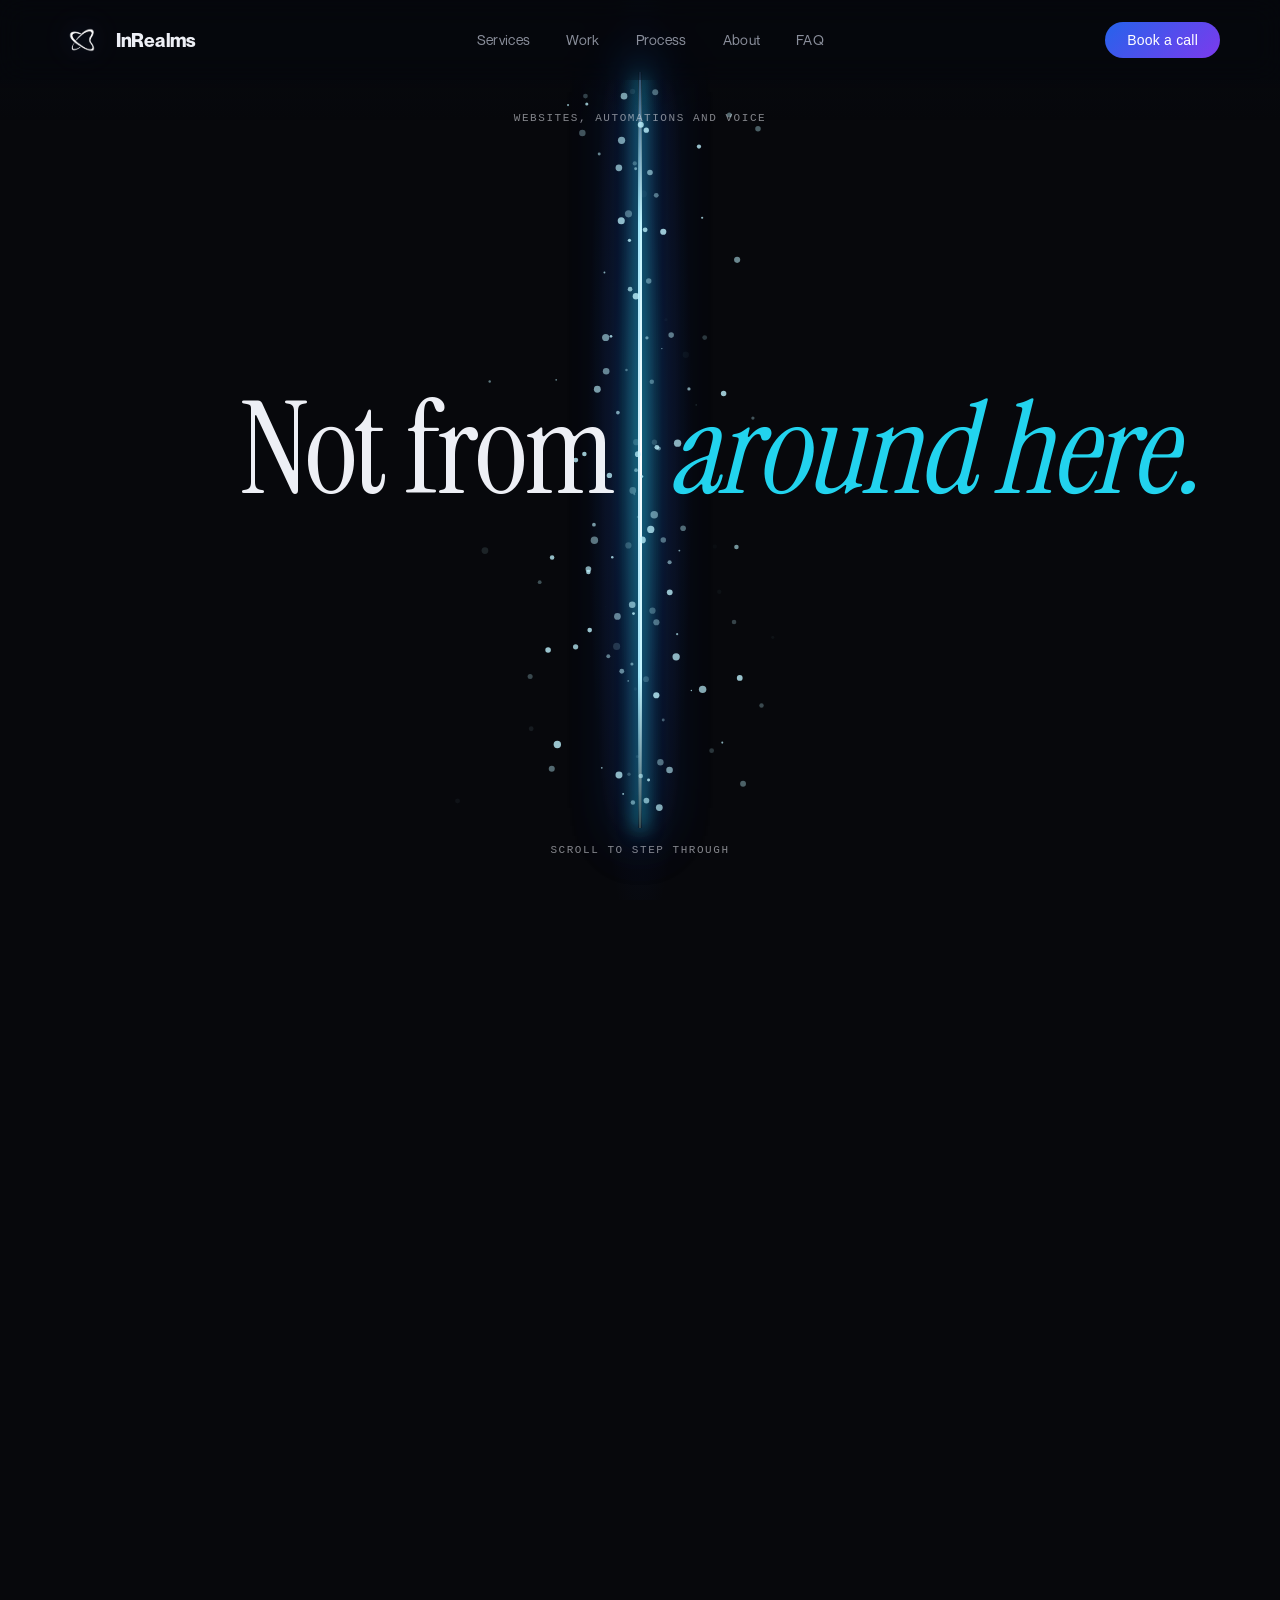
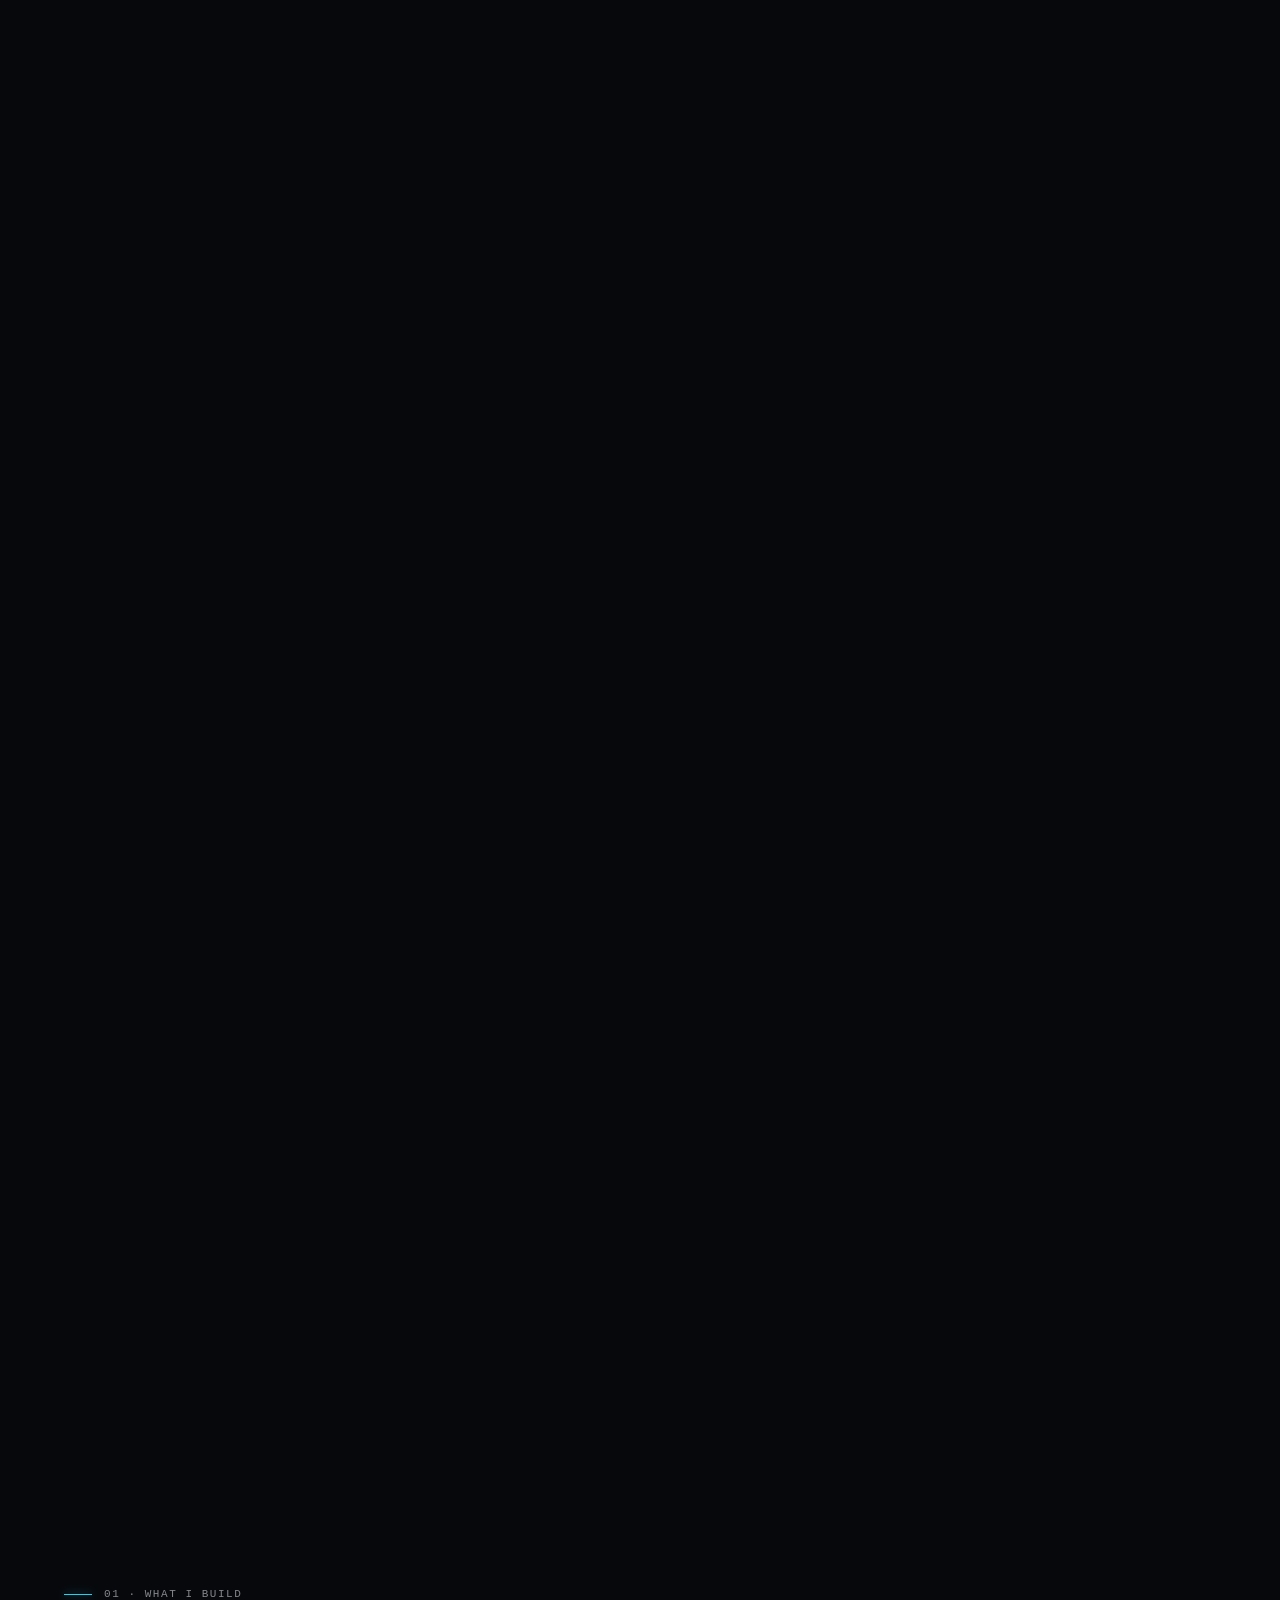
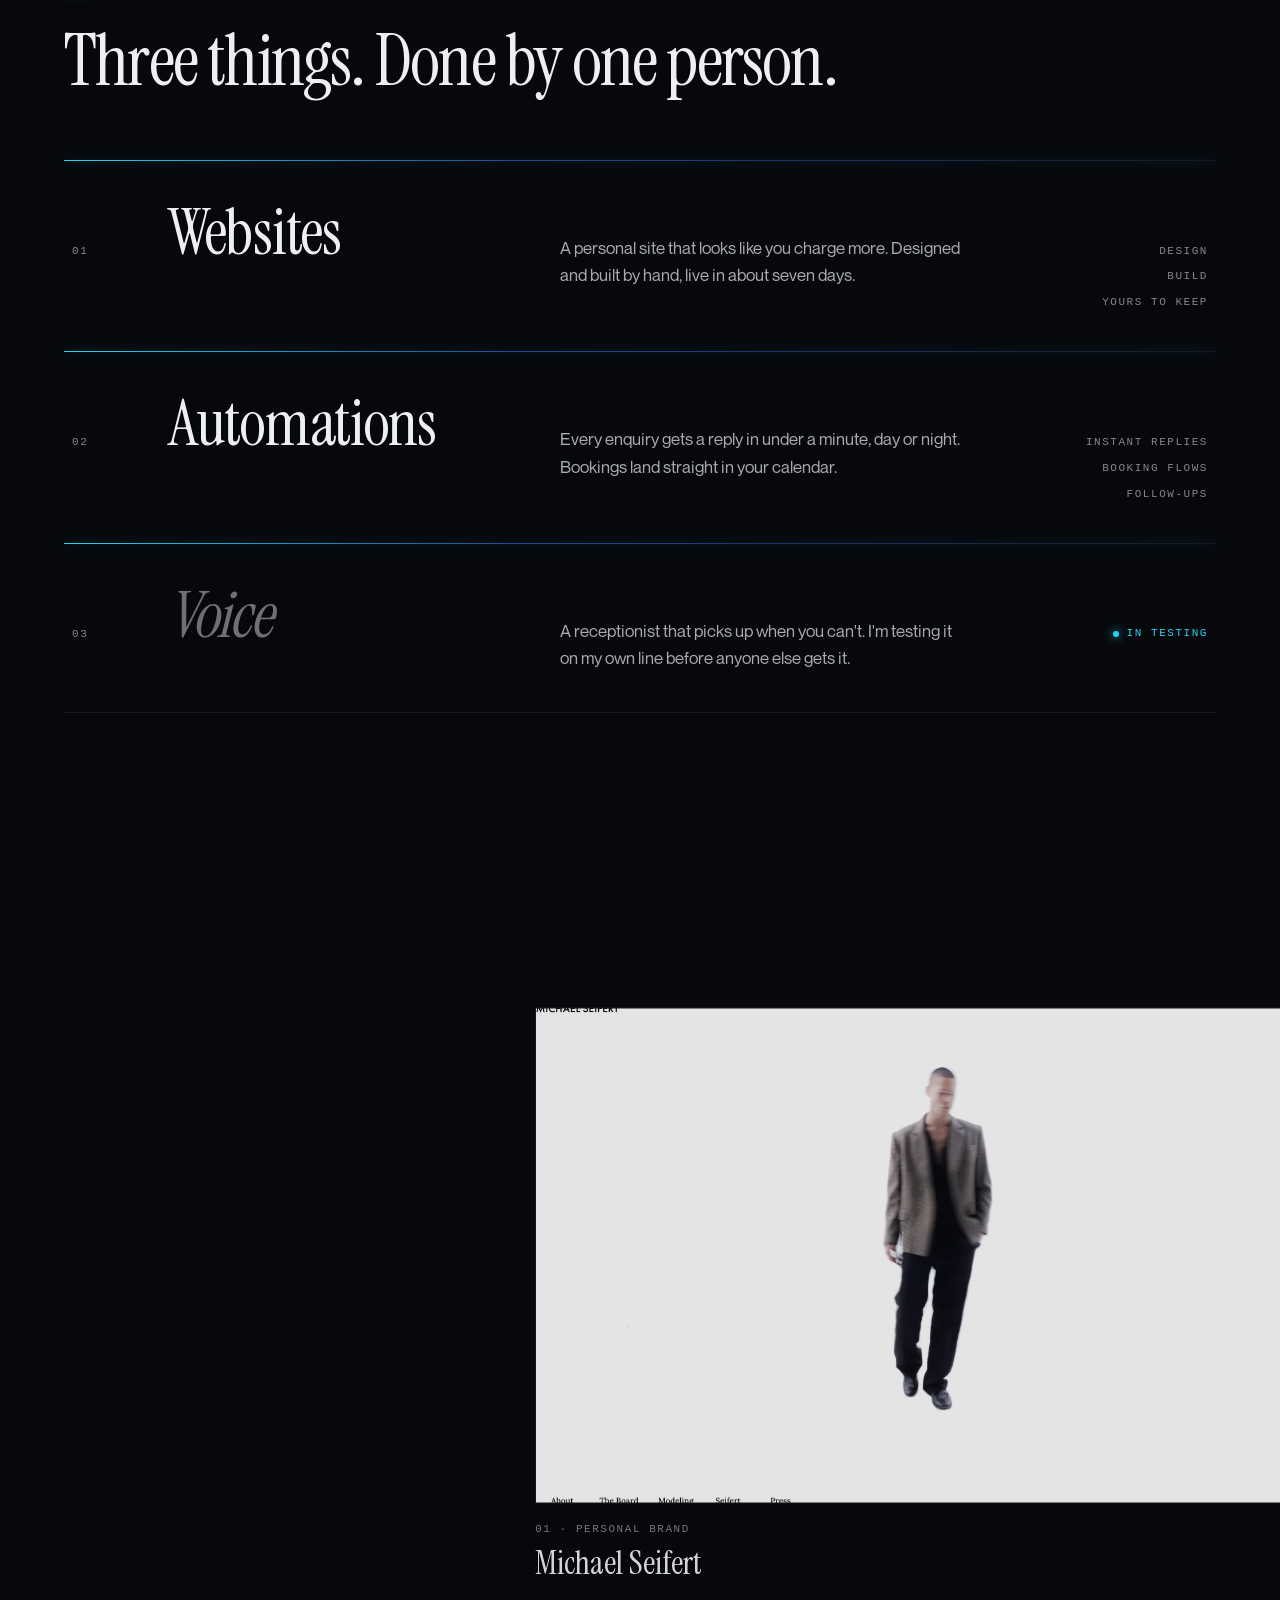
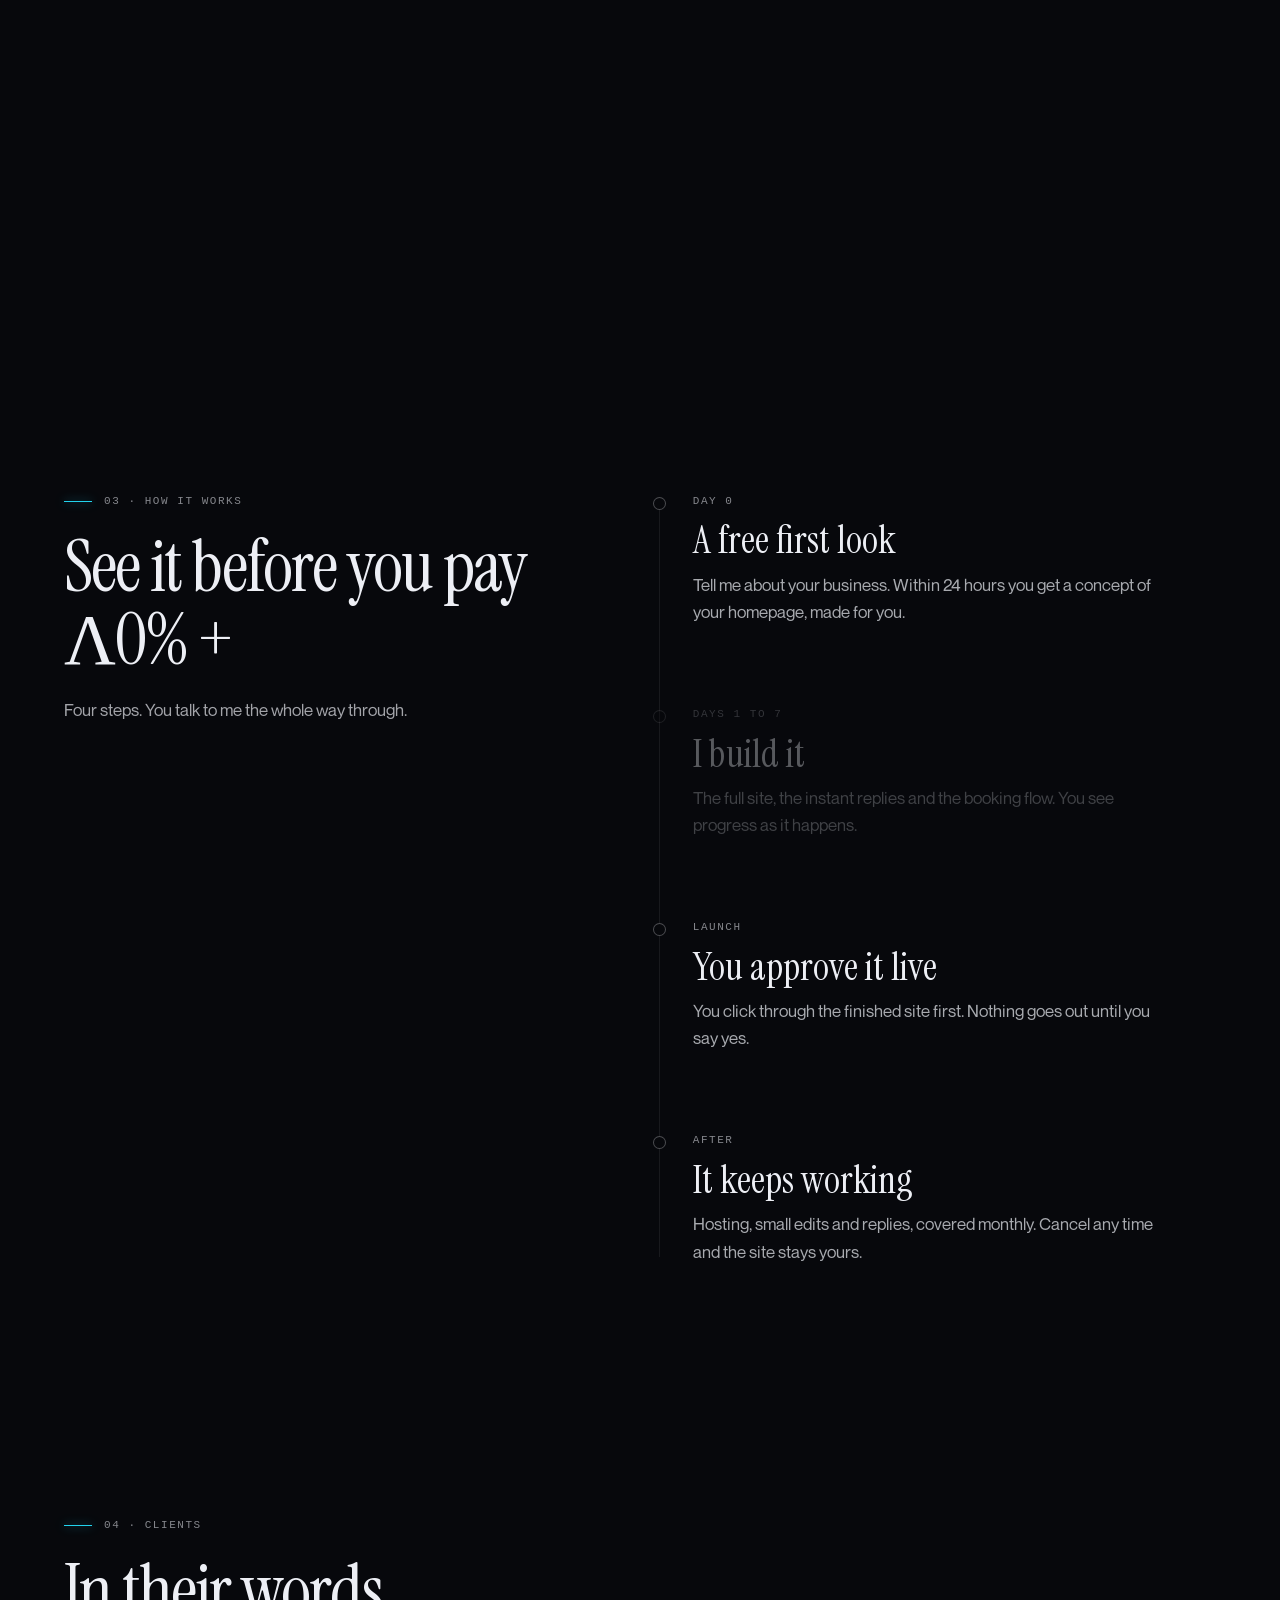
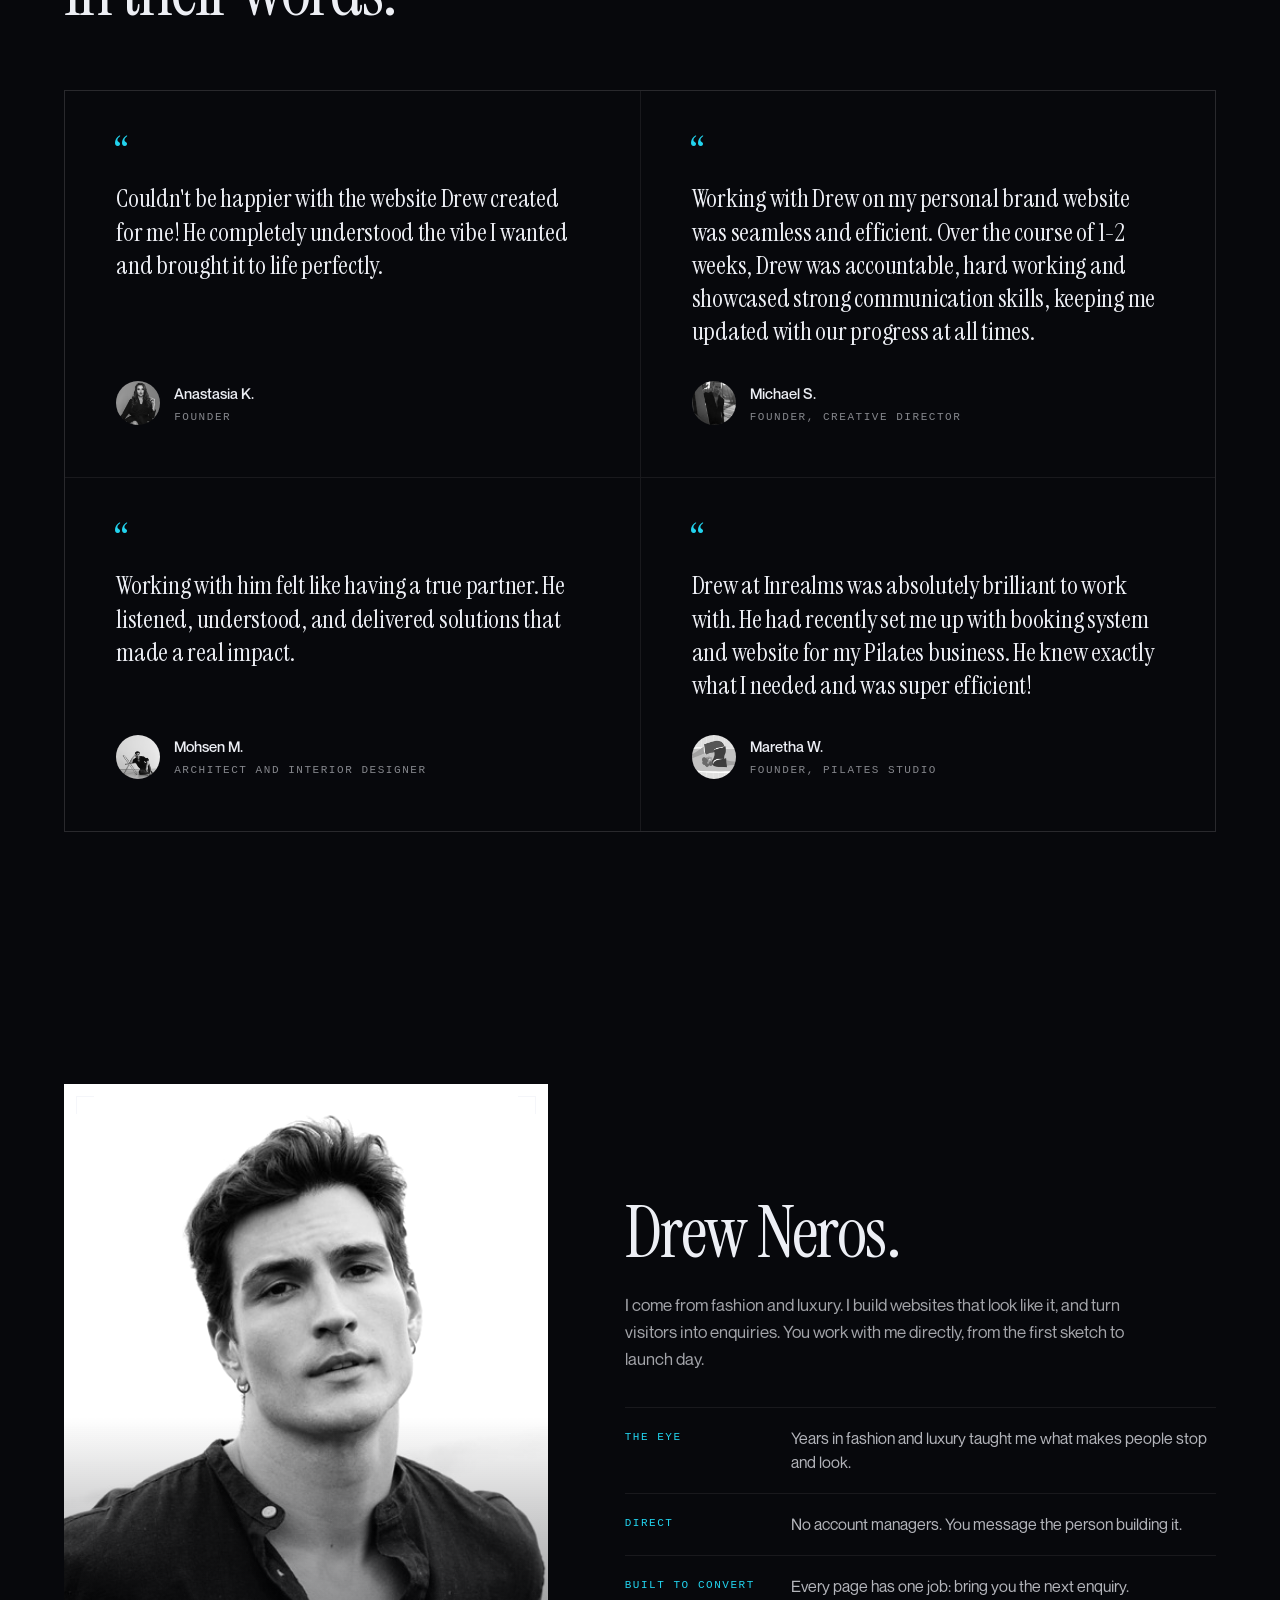
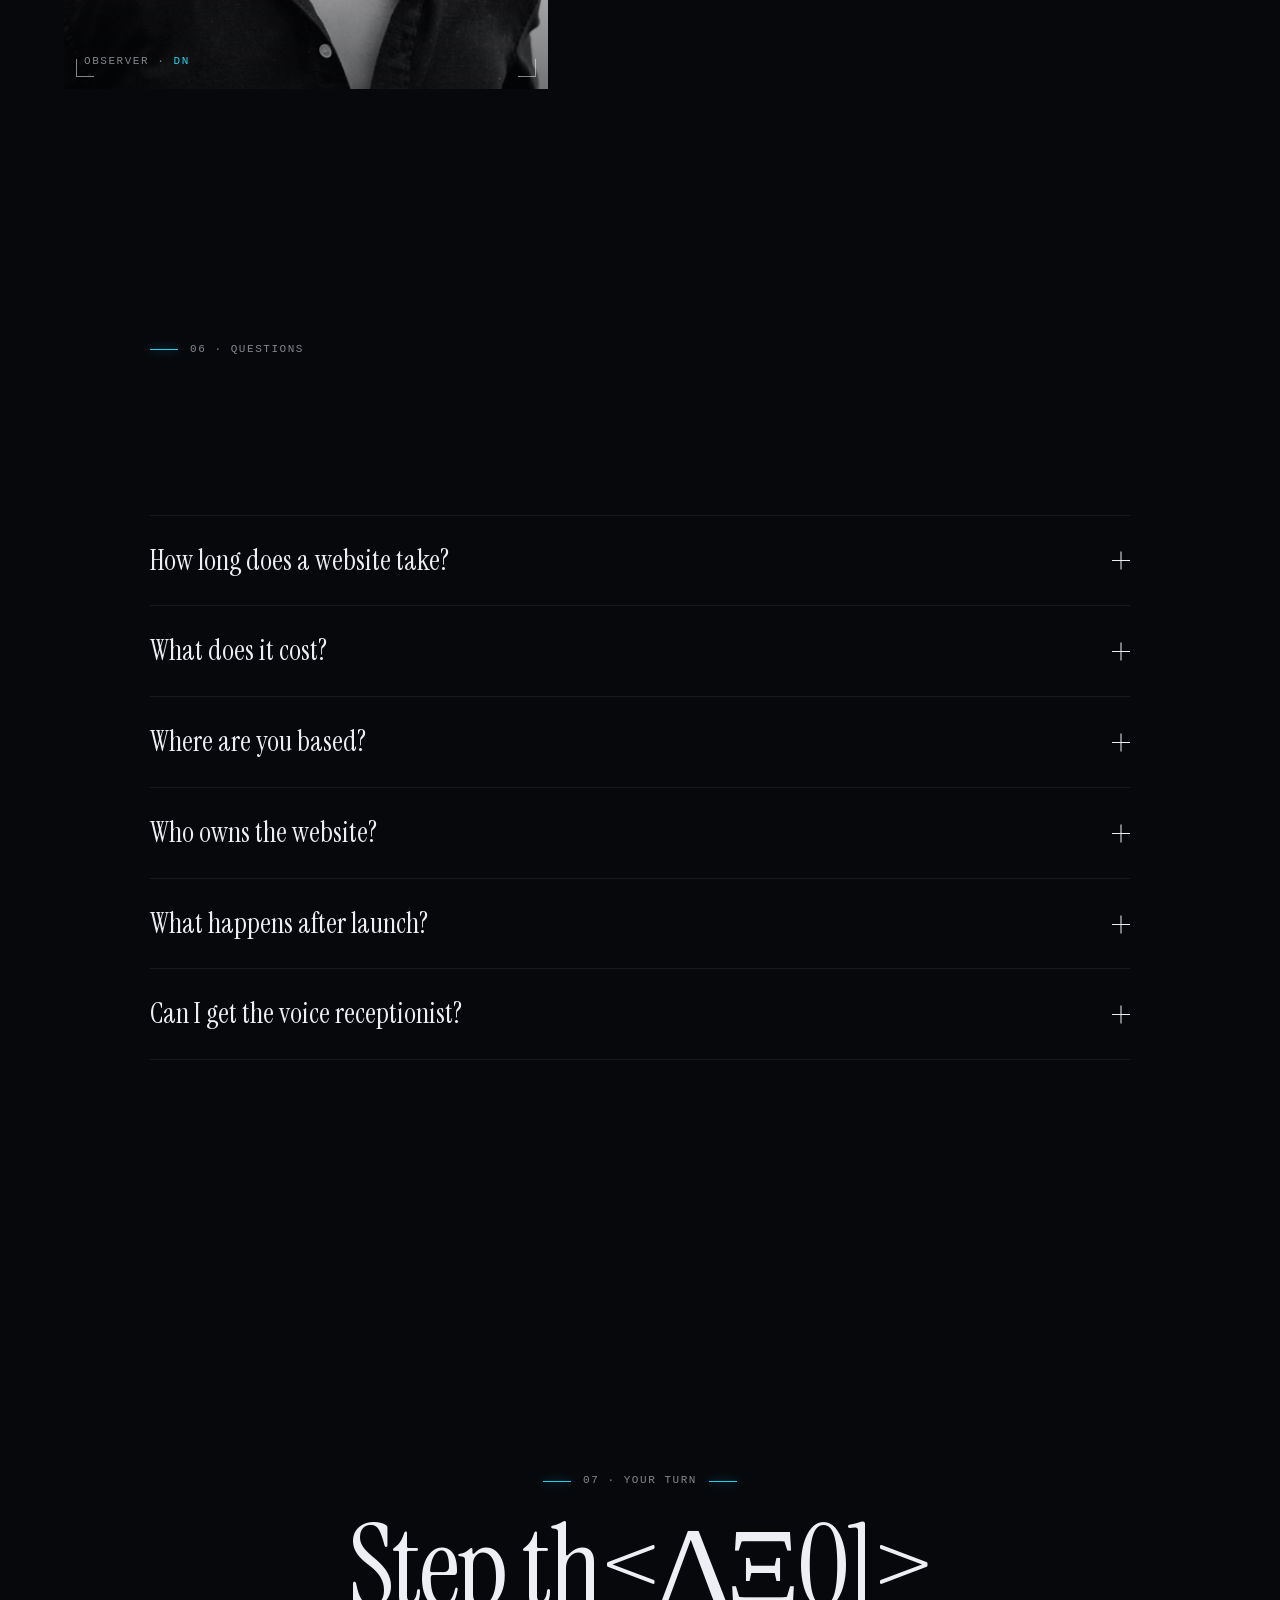
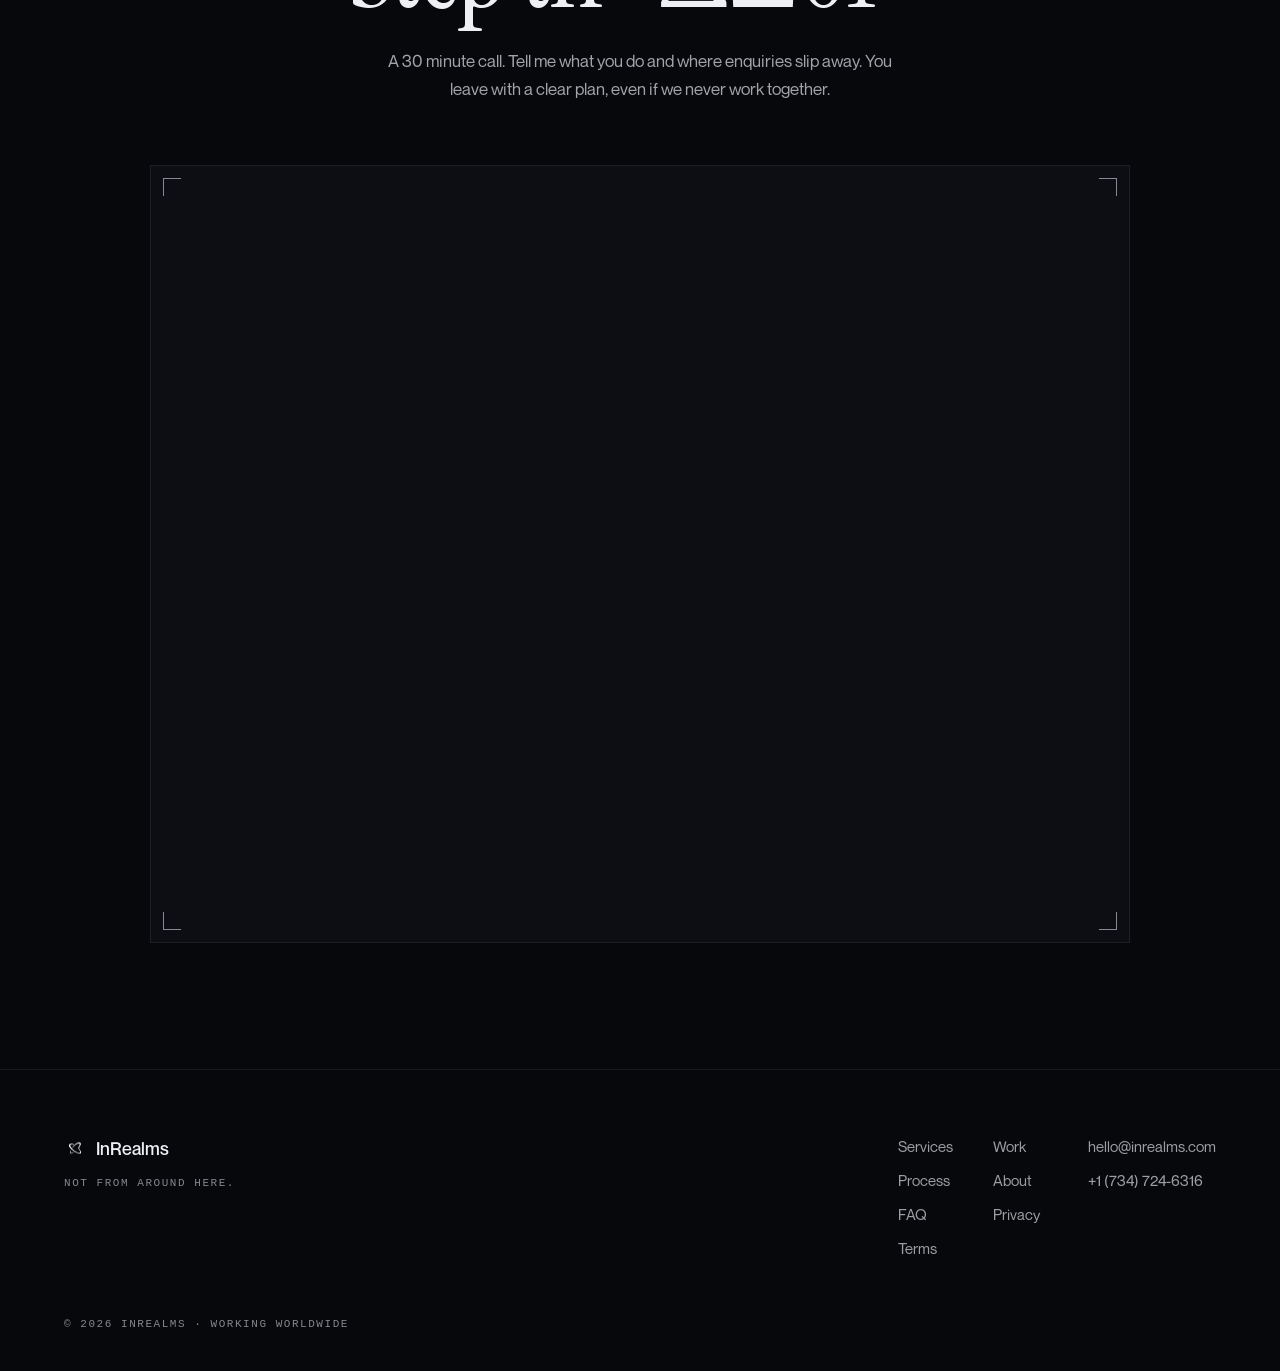
==== commit 60c51ffa: "fix: work gallery reachable with reduced motion on desktop [skip netlify] Co-Authored-By: Claude Opu" ====
--- a/index.html
+++ b/index.html
@@ -915,6 +915,14 @@
     }
 
     @media (prefers-reduced-motion: reduce) {
+      /* no pinning without motion: the gallery is a plain list at every width */
+      .work-stage { position: static; height: auto; display: block; overflow: visible; padding: var(--rs-pad) 0; }
+      .work-track { flex-direction: column; align-items: stretch; transform: none !important; gap: 48px; }
+      .work-intro, .work-card { flex: none; width: 100%; max-width: 980px; margin: 0 auto; }
+      .work-card { opacity: 1; transform: none; }
+      .work-frame img { transform: none; filter: none; }
+      .work-go { opacity: 1; transform: none; }
+      .work-progress { display: none; }
       .svc::before, .book-seam { transform: none; transition: none; }
       .steps::after { transform: none; }
       .step { opacity: 1; }
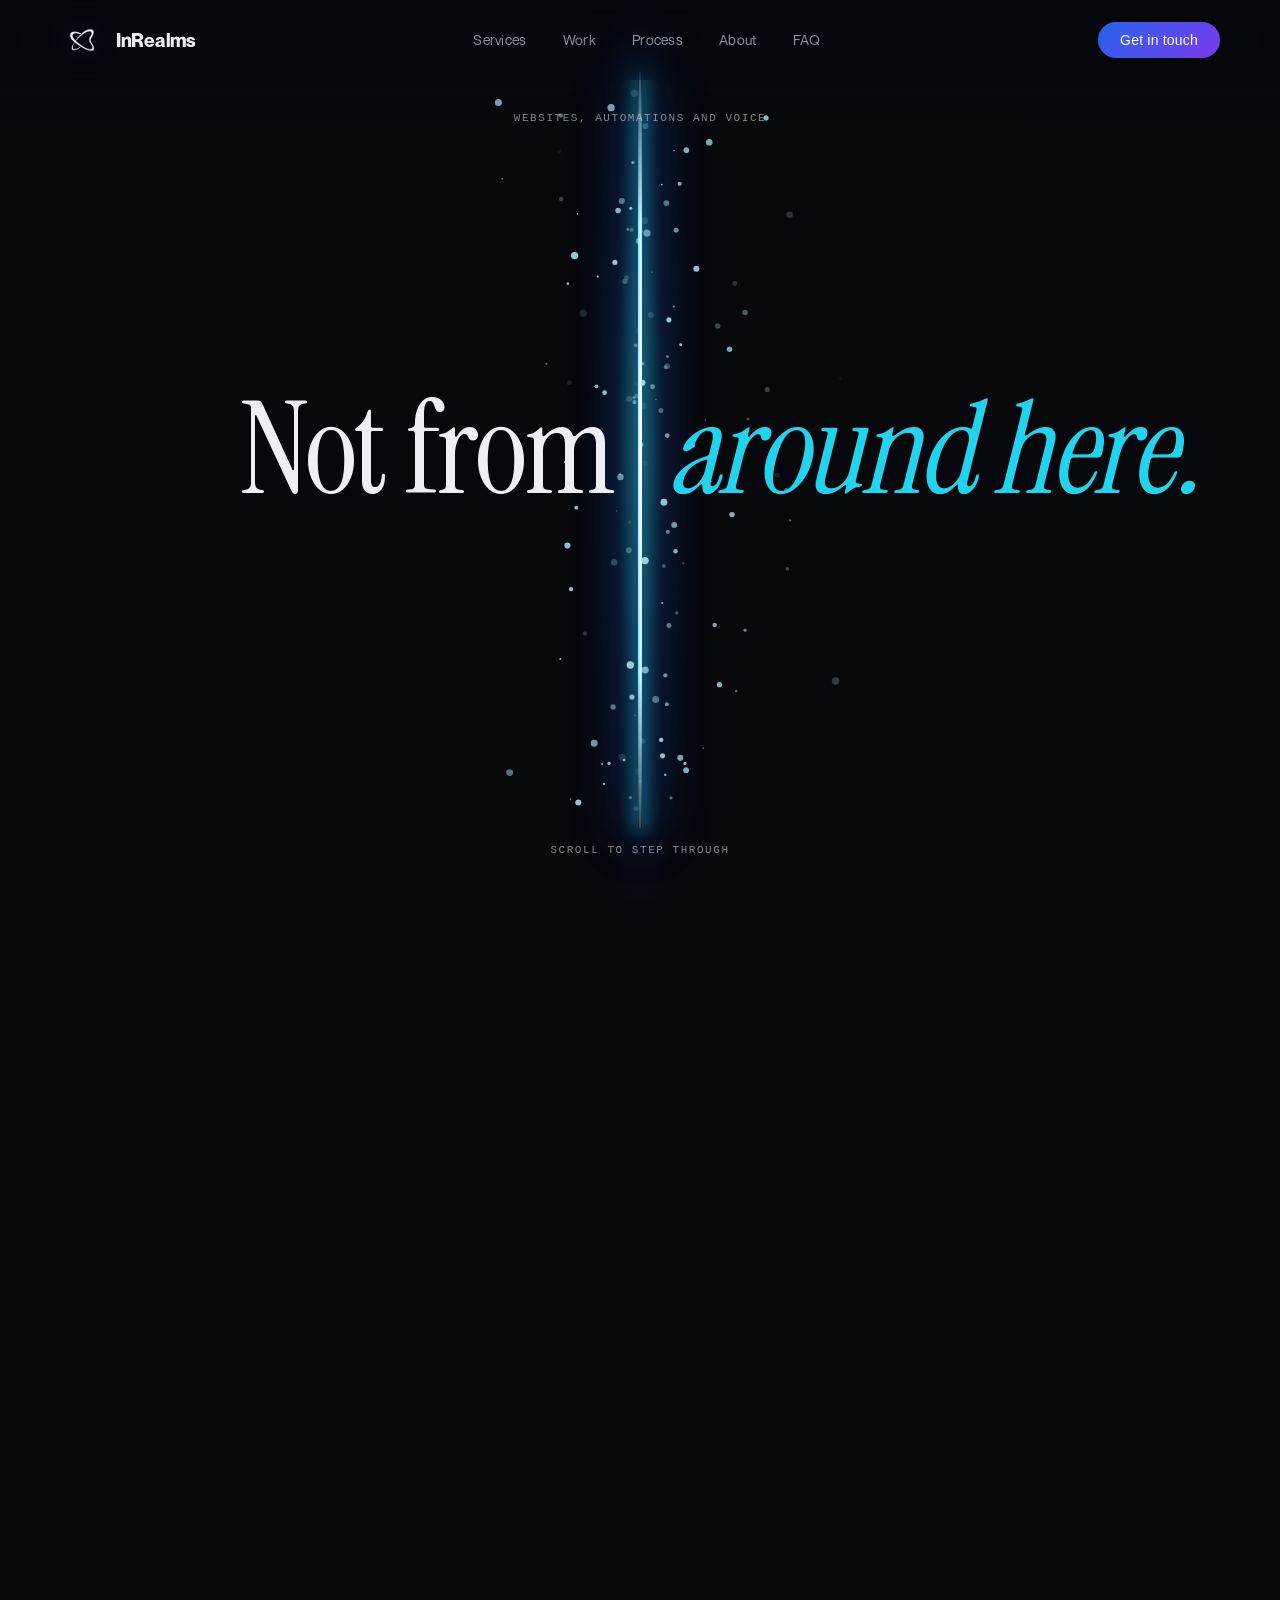
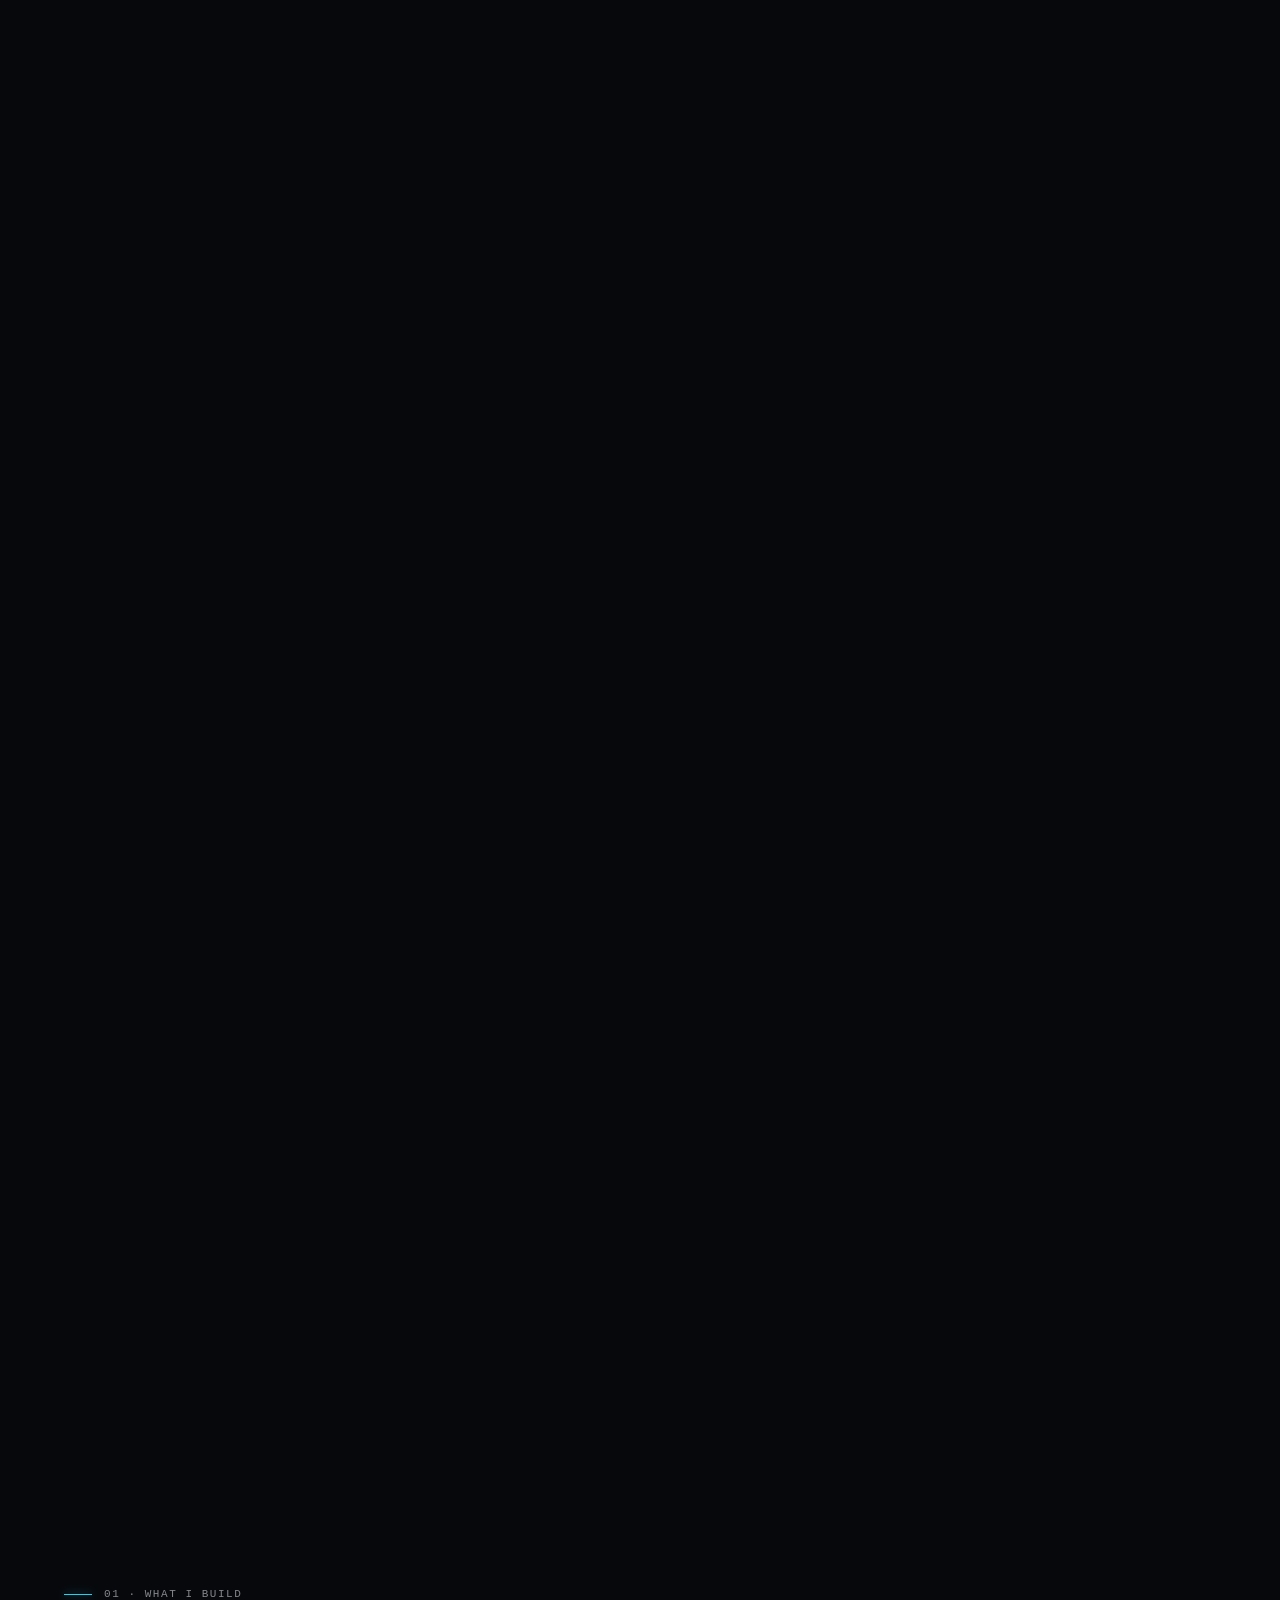
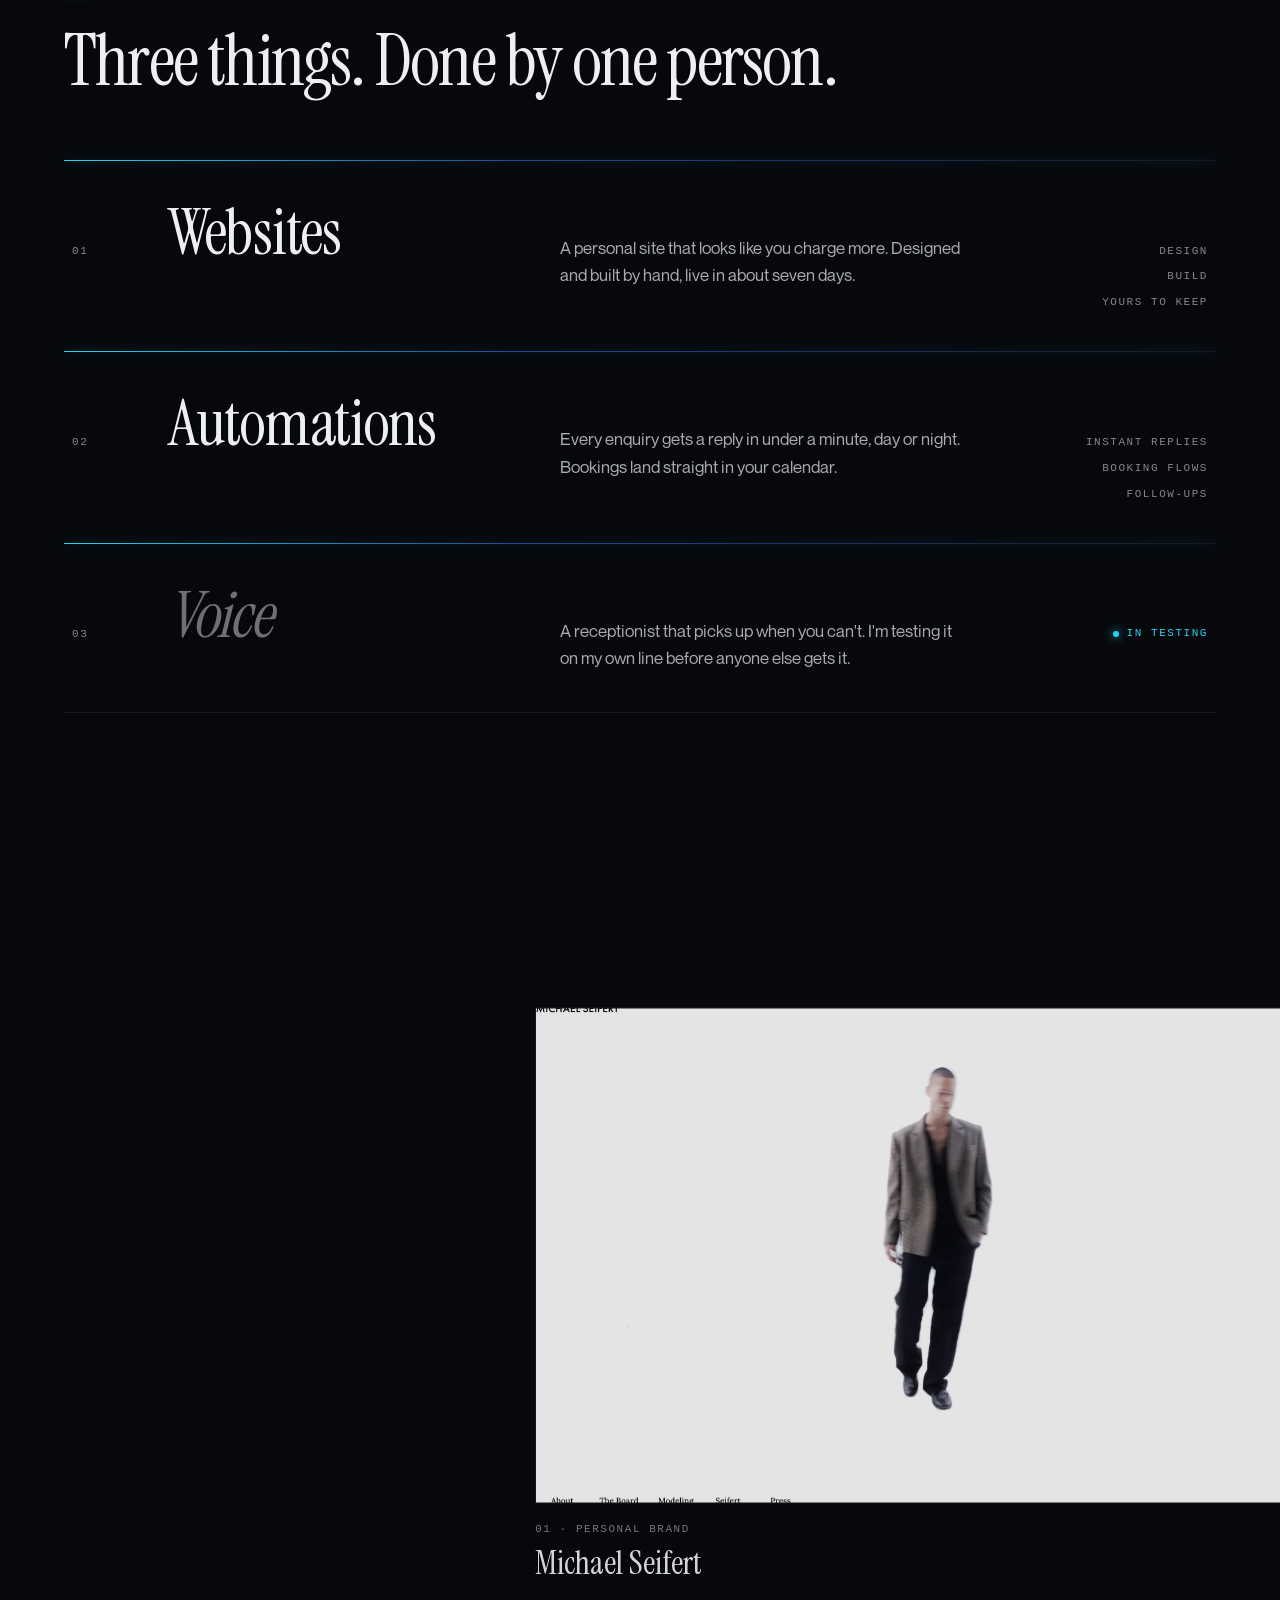
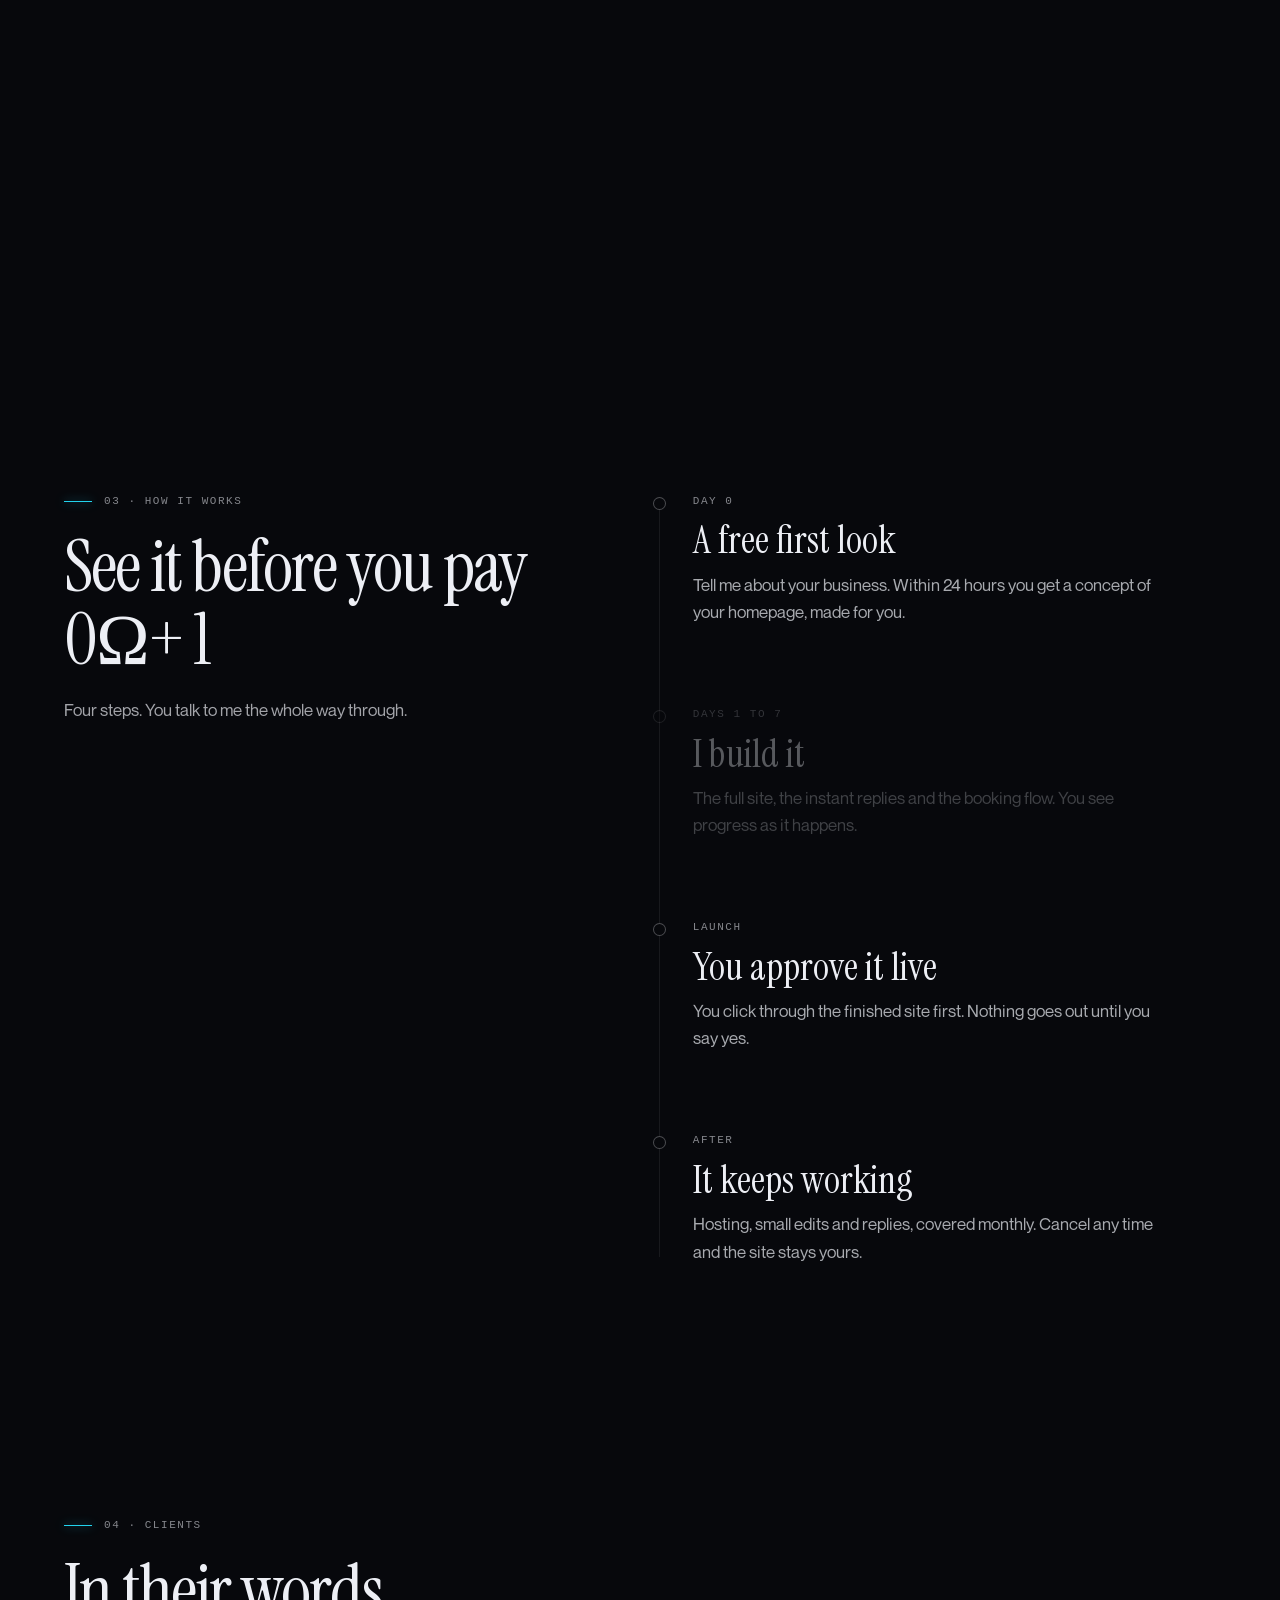
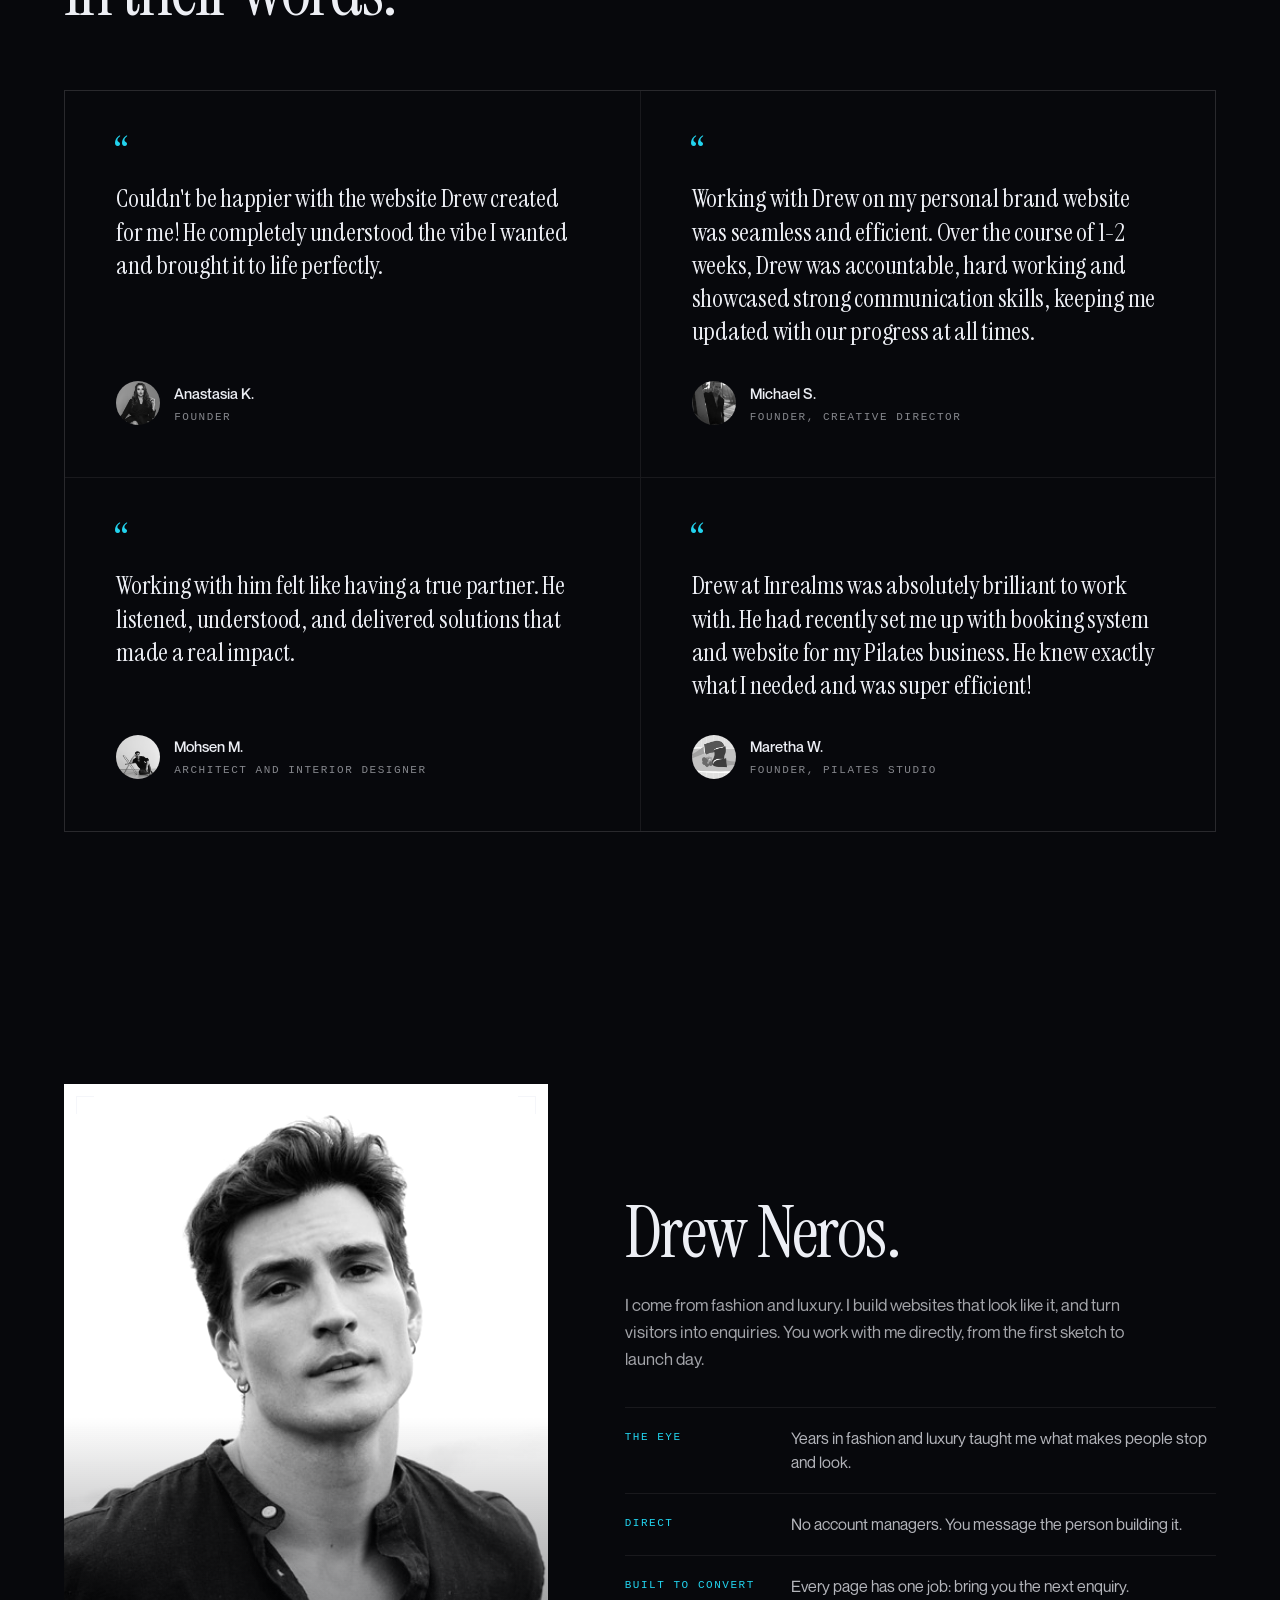
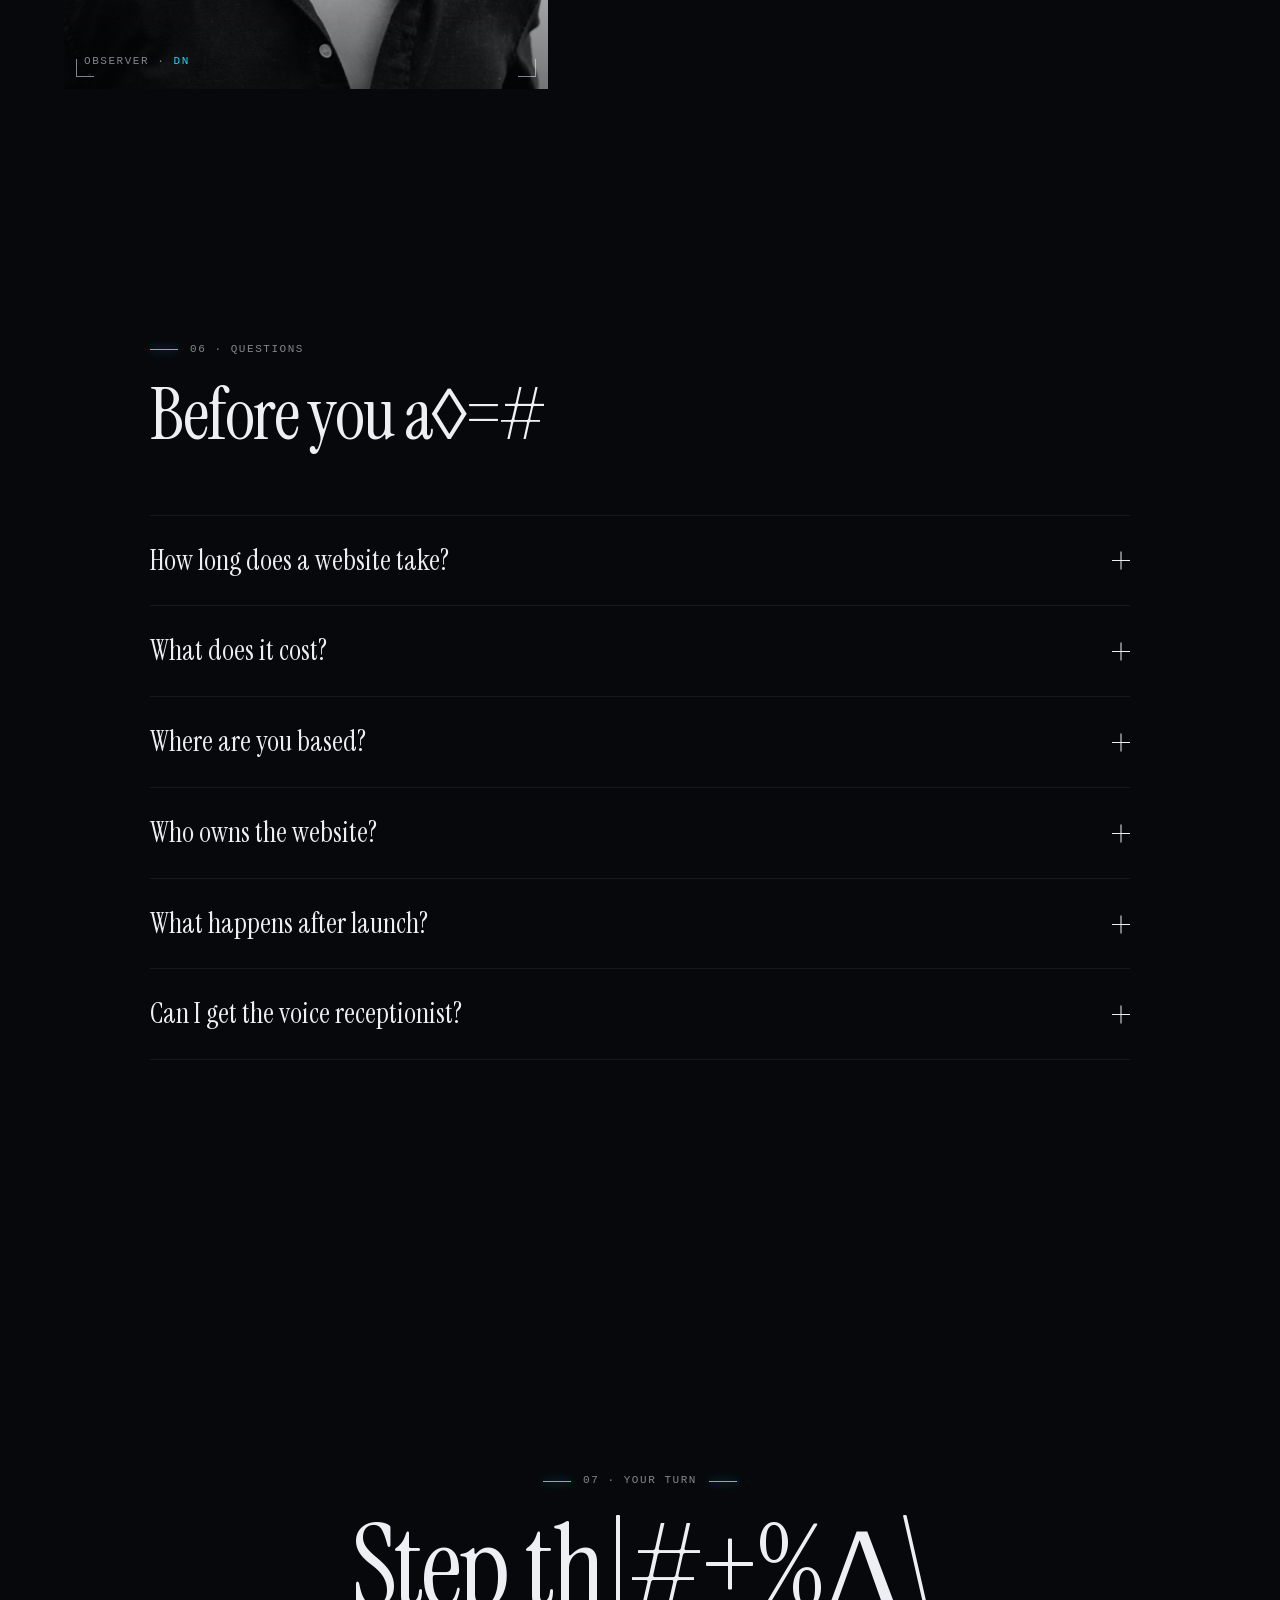
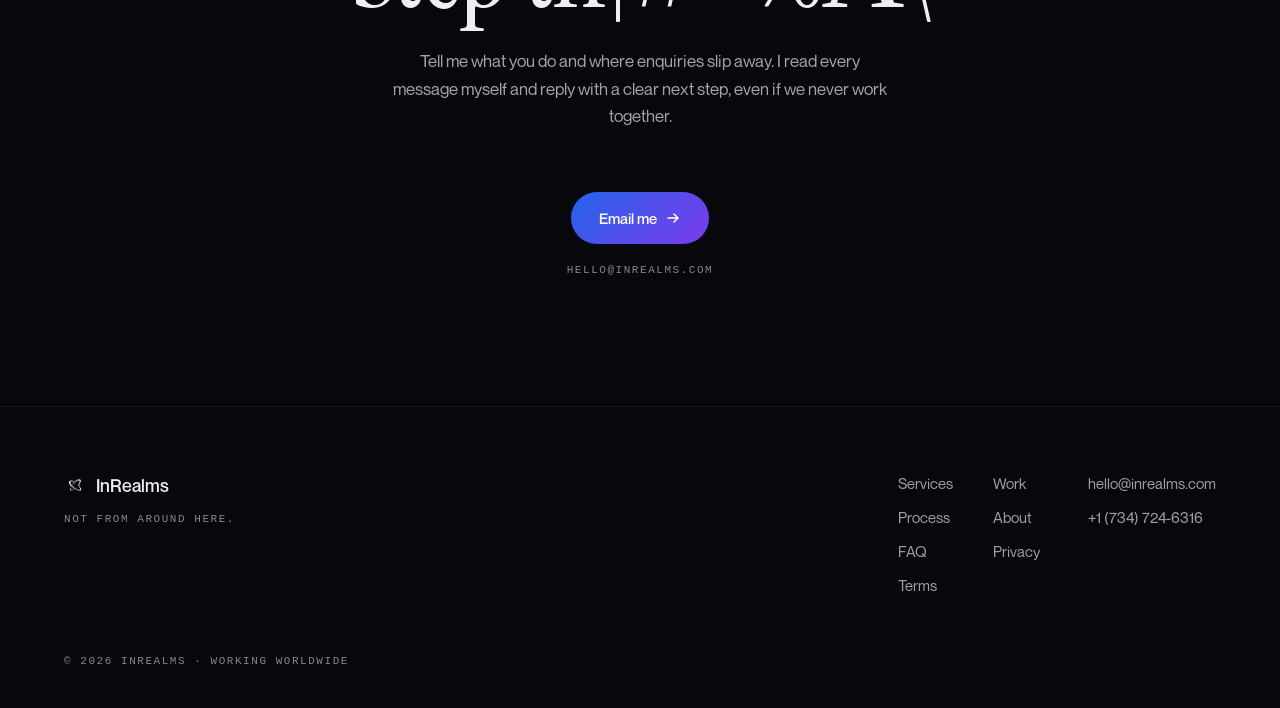
==== commit 27d7cd3e: "feat: drop GHL calendar and booking modal, every CTA opens email [skip netlify] Work intro reveals a" ====
--- a/index.html
+++ b/index.html
@@ -53,9 +53,6 @@
   <link rel="sitemap" type="application/xml" href="/sitemap.xml" />
 
   <!-- PERFORMANCE HINTS -->
-  <link rel="preconnect" href="https://tally.so" />
-  <link rel="preconnect" href="https://api.leadconnectorhq.com" />
-  <link rel="dns-prefetch" href="https://tally.so" />
 
   <!-- STRUCTURED DATA: Organization / Services / FAQ -->
   <script type="application/ld+json">
@@ -544,83 +541,6 @@
 
     section { position: relative; z-index: 1; }
 
-    /* ─── BOOKING MODAL ─── */
-    .modal-overlay {
-      position: fixed;
-      inset: 0;
-      background: rgba(3,8,15,0.85);
-      backdrop-filter: blur(8px);
-      z-index: 200;
-      display: none;
-      align-items: center;
-      justify-content: center;
-      padding: 24px;
-      opacity: 0;
-      transition: opacity 0.25s ease;
-    }
-    .modal-overlay.open {
-      display: flex;
-      opacity: 1;
-    }
-    .modal-content {
-      position: relative;
-      width: 100%;
-      max-width: 880px;
-      height: 80vh;
-      max-height: 760px;
-      background: var(--bg-2);
-      border: 1px solid var(--border);
-      border-radius: 0px;
-      overflow: hidden;
-    }
-    .modal-close {
-      position: absolute;
-      top: 12px; right: 12px;
-      width: 36px; height: 36px;
-      border-radius: 50%;
-      background: rgba(255,255,255,0.08);
-      border: 1px solid rgba(255,255,255,0.12);
-      color: var(--white);
-      font-size: 18px;
-      cursor: pointer;
-      z-index: 2;
-      display: flex;
-      align-items: center;
-      justify-content: center;
-      transition: background 0.2s;
-    }
-    .modal-close:hover { background: rgba(255,255,255,0.16); }
-    .modal-skeleton {
-      position: absolute;
-      inset: 0;
-      padding: 24px;
-      display: flex;
-      flex-direction: column;
-      gap: 14px;
-      z-index: 1;
-    }
-    .modal-skeleton div {
-      border-radius: 0px;
-      background: linear-gradient(90deg, rgba(255,255,255,0.04) 25%, rgba(255,255,255,0.09) 50%, rgba(255,255,255,0.04) 75%);
-      background-size: 200% 100%;
-      animation: skeletonShimmer 1.4s linear infinite;
-    }
-    .modal-skeleton .sk-title { width: 55%; height: 28px; }
-    .modal-skeleton .sk-line { width: 80%; height: 14px; }
-    .modal-skeleton .sk-line.short { width: 40%; }
-    .modal-skeleton .sk-grid { flex: 1; display: grid; grid-template-columns: repeat(4, 1fr); gap: 10px; margin-top: 8px; }
-    .modal-skeleton .sk-cell { height: 44px; }
-    @keyframes skeletonShimmer { to { background-position: -200% 0; } }
-    @media (prefers-reduced-motion: reduce) {
-      .modal-skeleton div { animation: none; }
-    }
-    .modal-content iframe {
-      width: 100%;
-      height: 100%;
-      border: 0;
-      background: white;
-    }
-
     /* ─── MOBILE STICKY CTA ─── */
     .mobile-sticky-cta {
       display: none;
@@ -870,11 +790,7 @@
     .book-head .hud::after { content: ''; width: 28px; height: 1px; background: var(--spectra); box-shadow: 0 0 10px rgba(34,211,238,0.7); }
     .book-title { font-size: clamp(56px, 9vw, 140px); }
     .book-title em { font-style: italic; color: var(--spectra); }
-    .book-embed { position: relative; width: 100%; max-width: 980px; min-height: 776px; padding: 28px; border: 1px solid var(--border); background: var(--bg-2); }
-    /* GHL's embed script hides the iframe until it loads; this holds the space meanwhile */
-    .book-embed::before { content: 'Loading calendar'; position: absolute; inset: 0; display: grid; place-items: center; font-family: ui-monospace, 'SF Mono', Menlo, monospace; font-size: 11px; letter-spacing: 0.14em; text-transform: uppercase; color: rgba(237,239,245,0.35); }
-    .book-embed iframe { position: relative; z-index: 1; background: var(--bg-2); }
-    .book-embed iframe { display: block; width: 100%; min-height: 720px; border: 0; }
+    .book-actions { display: grid; justify-items: center; gap: 18px; }
 
     /* ── Footer ── */
     .foot { padding: 64px var(--gutter) 40px; border-top: 1px solid var(--border); background: var(--bg); position: relative; z-index: 1; }
@@ -892,7 +808,6 @@
     @media (max-width: 960px) {
       nav { padding: 18px 24px; }
       .nav-links { display: none; }
-      .modal-content { height: 88vh; }
       .svc { grid-template-columns: 1fr; gap: 14px; padding: 32px 0; }
       .svc-tags { justify-items: start; grid-auto-flow: column; justify-content: start; gap: 16px; }
       .process-in, .about-in { grid-template-columns: 1fr; }
@@ -900,8 +815,6 @@
       .quotes { grid-template-columns: 1fr; }
       .about-list li { grid-template-columns: 1fr; gap: 6px; }
       .foot-in { grid-template-columns: 1fr; gap: 32px; }
-      .book-embed { padding: 12px; min-height: 664px; }
-      .book-embed iframe { min-height: 640px; }
     }
     /* Phones and tablets: the gallery becomes a plain vertical list. */
     @media (max-width: 900px) {
@@ -947,7 +860,7 @@
       <li><a href="#about">About</a></li>
       <li><a href="#faq">FAQ</a></li>
     </ul>
-    <button class="nav-cta" type="button" onclick="openBooking()">Book a call</button>
+    <button class="nav-cta" type="button" onclick="openContact()">Get in touch</button>
   </nav>
 
   <!-- ═══ PORTAL. The hero. ═══ -->
@@ -981,7 +894,7 @@
         <p class="portal-line">On this side, every enquiry gets an answer.</p>
         <p class="portal-sub">I build personal websites for agents. Clients pick you before they call anyone else, and every enquiry gets a reply in under a minute, day or night.</p>
         <div class="portal-actions">
-          <button type="button" class="btn-primary" onclick="openBooking()">
+          <button type="button" class="btn-primary" onclick="openContact()">
             See what yours could look like
             <svg width="16" height="16" viewBox="0 0 16 16" fill="none" aria-hidden="true"><path d="M3 8h10M9 4l4 4-4 4" stroke="white" stroke-width="1.5" stroke-linecap="round" stroke-linejoin="round"/></svg>
           </button>
@@ -1030,11 +943,11 @@
   <section id="work" class="rs">
     <div class="work-stage">
       <div class="work-track" id="work-track">
-        <header class="work-intro">
-          <p class="hud reveal">02 · Recent work</p>
-          <h2 class="rs-title reveal" data-scramble>Built by hand.</h2>
-          <p class="rs-sub reveal">Every one designed and built by me, start to finish.</p>
-          <a class="btn-ghost reveal" href="/work">All projects
+        <header class="work-intro reveal">
+          <p class="hud">02 · Recent work</p>
+          <h2 class="rs-title" data-scramble>Built by hand.</h2>
+          <p class="rs-sub">Every one designed and built by me, start to finish.</p>
+          <a class="btn-ghost" href="/work">All projects
             <svg width="16" height="16" viewBox="0 0 16 16" fill="none" aria-hidden="true"><path d="M3 8h10M9 4l4 4-4 4" stroke="currentColor" stroke-width="1.5" stroke-linecap="round" stroke-linejoin="round"/></svg>
           </a>
         </header>
@@ -1155,14 +1068,13 @@
       <header class="rs-head book-head">
         <p class="hud reveal">07 · Your turn</p>
         <h2 class="rs-title book-title reveal" data-scramble>Step through.</h2>
-        <p class="rs-sub reveal">A 30 minute call. Tell me what you do and where enquiries slip away. You leave with a clear plan, even if we never work together.</p>
+        <p class="rs-sub reveal">Tell me what you do and where enquiries slip away. I read every message myself and reply with a clear next step, even if we never work together.</p>
       </header>
-      <div class="book-embed reveal">
-        <span class="vf" aria-hidden="true"><i></i><i></i><i></i><i></i></span>
-        <iframe
-          src="https://api.leadconnectorhq.com/widget/booking/mjnDWooafoxdJ0pIueQF"
-          id="mjnDWooafoxdJ0pIueQF_1779793343096"
-          title="Book a call with Drew at InRealms"></iframe>
+      <div class="book-actions reveal">
+        <a class="btn-primary" href="mailto:hello@inrealms.com?subject=Website%20enquiry">Email me
+          <svg width="16" height="16" viewBox="0 0 16 16" fill="none" aria-hidden="true"><path d="M3 8h10M9 4l4 4-4 4" stroke="white" stroke-width="1.5" stroke-linecap="round" stroke-linejoin="round"/></svg>
+        </a>
+        <span class="hud">hello@inrealms.com</span>
       </div>
     </div>
   </section>
@@ -1193,27 +1105,9 @@
 
   <!-- MOBILE STICKY CTA -->
   <div class="mobile-sticky-cta">
-    <button type="button" class="btn-primary" onclick="openBooking()">Book a call</button>
+    <button type="button" class="btn-primary" onclick="openContact()">Get in touch</button>
   </div>
 
-  <!-- BOOKING MODAL -->
-  <div class="modal-overlay" id="booking-modal" onclick="if(event.target===this)closeBooking()">
-    <div class="modal-content">
-      <button class="modal-close" type="button" onclick="closeBooking()" aria-label="Close">×</button>
-      <div class="modal-skeleton" id="booking-skeleton">
-        <div class="sk-title"></div>
-        <div class="sk-line"></div>
-        <div class="sk-line short"></div>
-        <div class="sk-grid">
-          <div class="sk-cell"></div><div class="sk-cell"></div><div class="sk-cell"></div><div class="sk-cell"></div>
-        </div>
-      </div>
-      <iframe id="booking-iframe" src="" title="Book a discovery call" allow="payment; camera; microphone" onload="document.getElementById('booking-skeleton').style.display='none'"></iframe>
-    </div>
-  </div>
-
-  <!-- GHL calendar dynamic height -->
-  <script src="https://link.msgsndr.com/js/form_embed.js" type="text/javascript"></script>
 
   <script>
     // ─── SCROLL REVEAL ───
@@ -1335,32 +1229,14 @@
     window.addEventListener('scroll', handleNavScroll, { passive: true });
     handleNavScroll();
 
-    // ─── LEAD TRACKING (GA4) ───
+    // ─── CONTACT ───
+    // No booking calendar for now (GHL dropped). Every call-to-action opens an email.
+    function openContact() {
+      if (typeof gtag === 'function') gtag('event', 'generate_lead', { method: 'email' });
+      window.location.href = 'mailto:hello@inrealms.com?subject=Website%20enquiry';
+    }
     document.addEventListener('click', (e) => {
-      const a = e.target.closest('a[href*="tally.so"]');
-      if (a && typeof gtag === 'function') gtag('event', 'generate_lead', { method: 'audit_form' });
-    });
-
-    // ─── BOOKING MODAL ───
-    const BOOKING_URL = 'https://api.leadconnectorhq.com/widget/booking/mjnDWooafoxdJ0pIueQF';
-    function openBooking() {
-      if (typeof gtag === 'function') gtag('event', 'generate_lead', { method: 'booking_modal' });
-      const modal = document.getElementById('booking-modal');
-      const iframe = document.getElementById('booking-iframe');
-      document.getElementById('booking-skeleton').style.display = 'flex';
-      iframe.src = BOOKING_URL;
-      modal.classList.add('open');
-      document.body.style.overflow = 'hidden';
-    }
-    function closeBooking() {
-      const modal = document.getElementById('booking-modal');
-      const iframe = document.getElementById('booking-iframe');
-      modal.classList.remove('open');
-      iframe.src = '';
-      document.body.style.overflow = '';
-    }
-    document.addEventListener('keydown', (e) => {
-      if (e.key === 'Escape') closeBooking();
+      if (e.target.closest('a[href^="mailto:"]') && typeof gtag === 'function') gtag('event', 'generate_lead', { method: 'email' });
     });
 
     // ─── FAQ ACCORDION ───
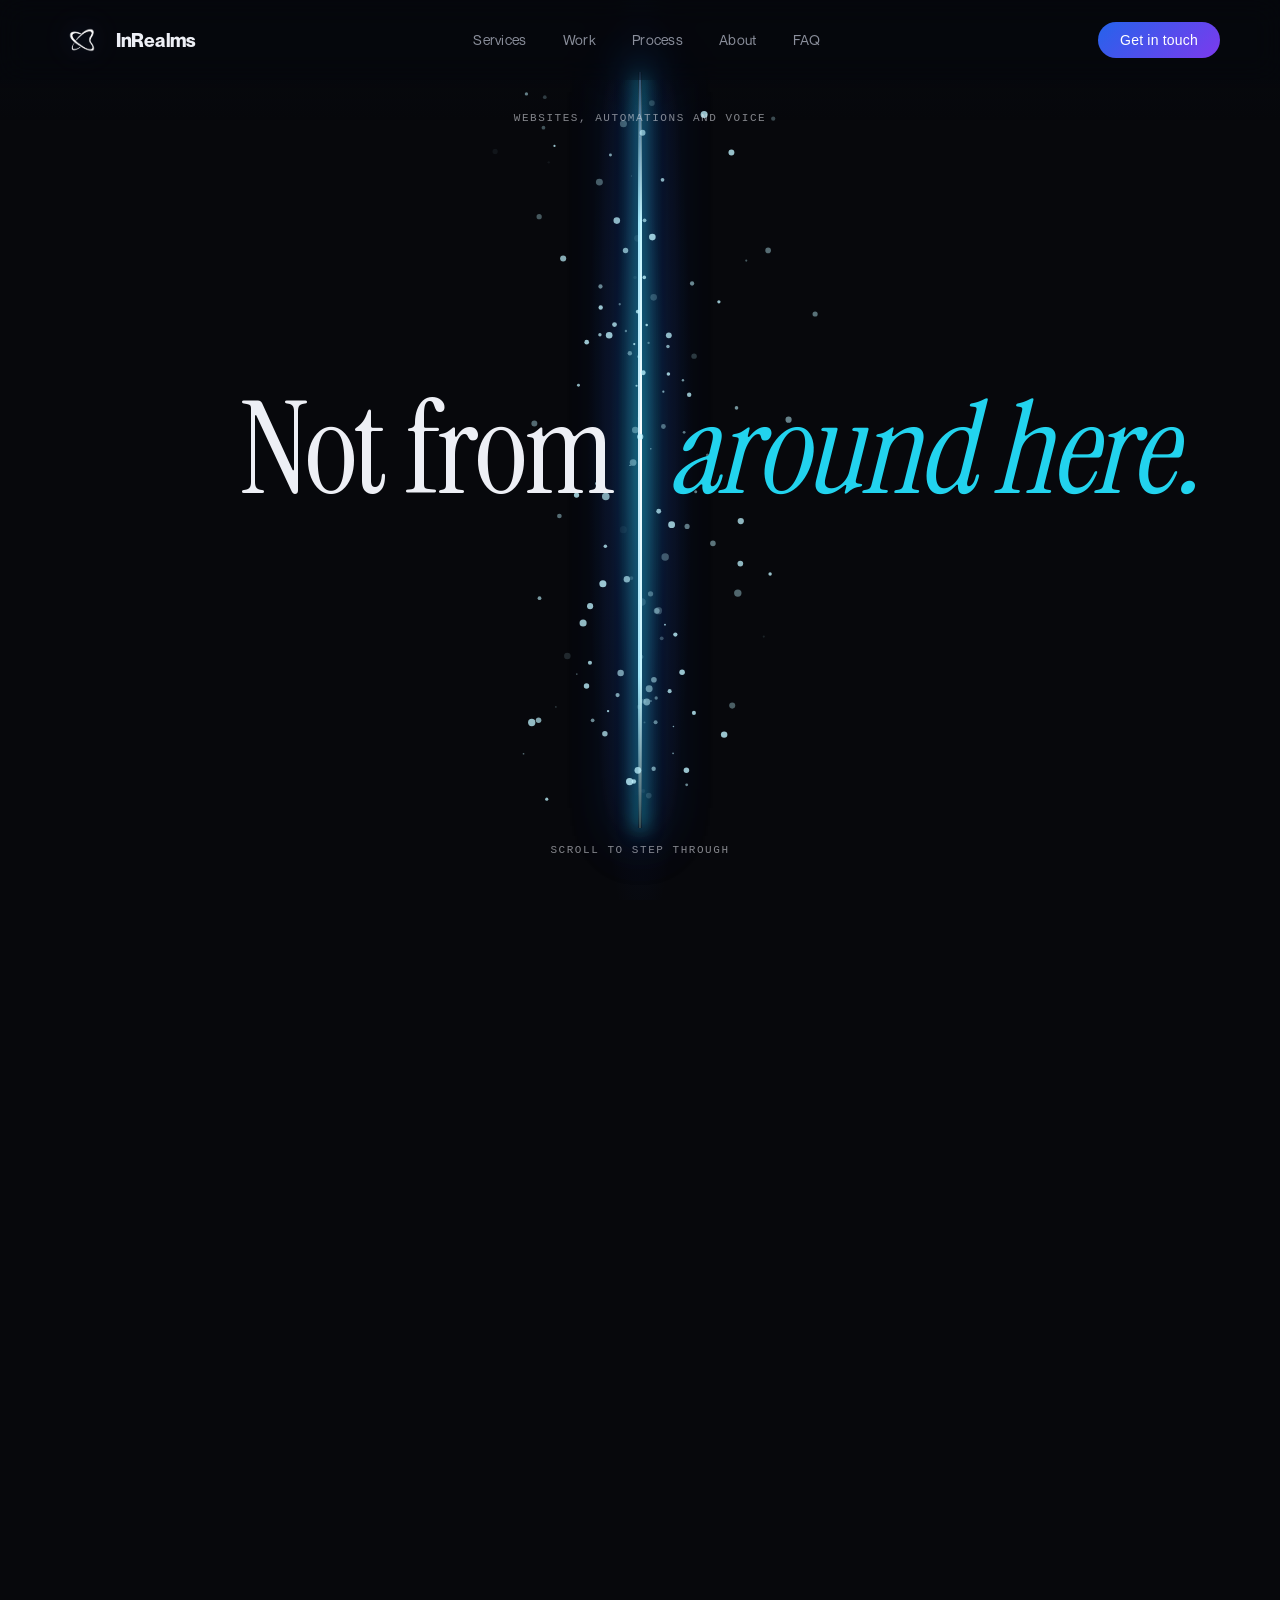
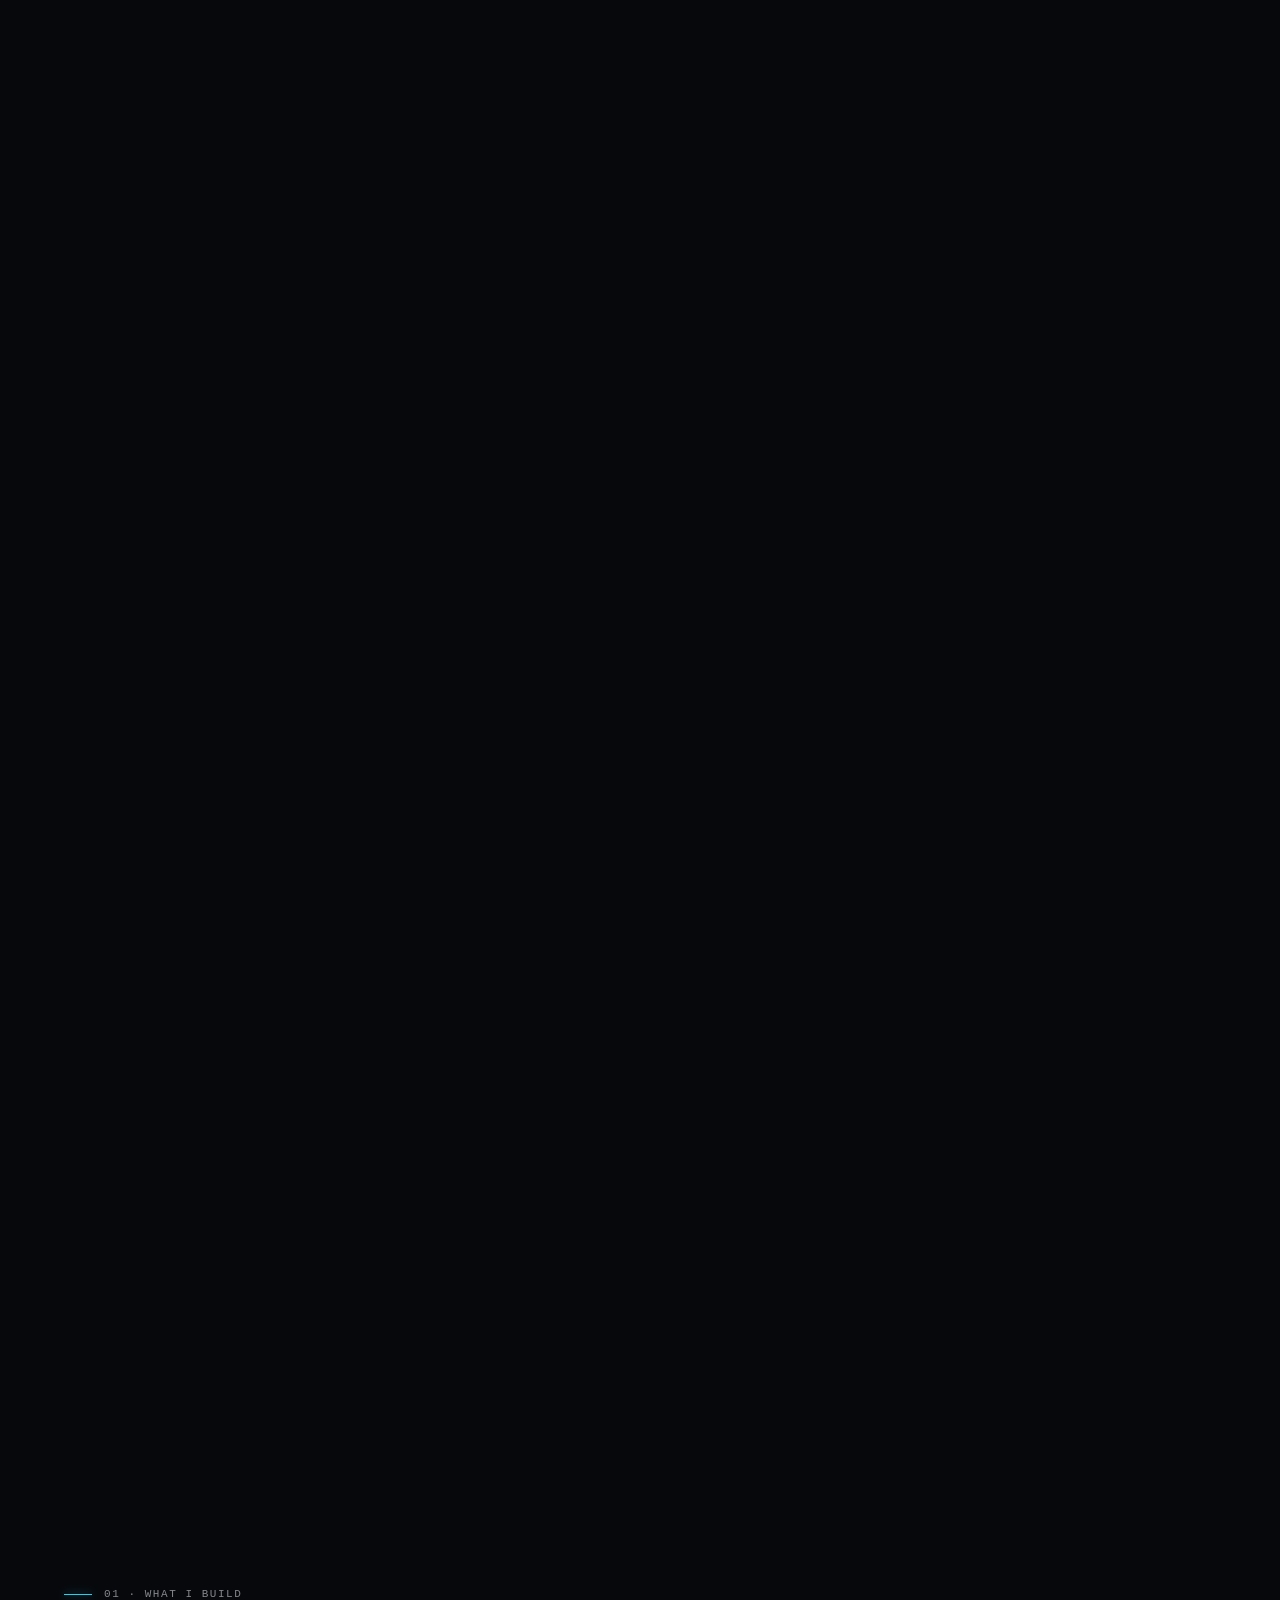
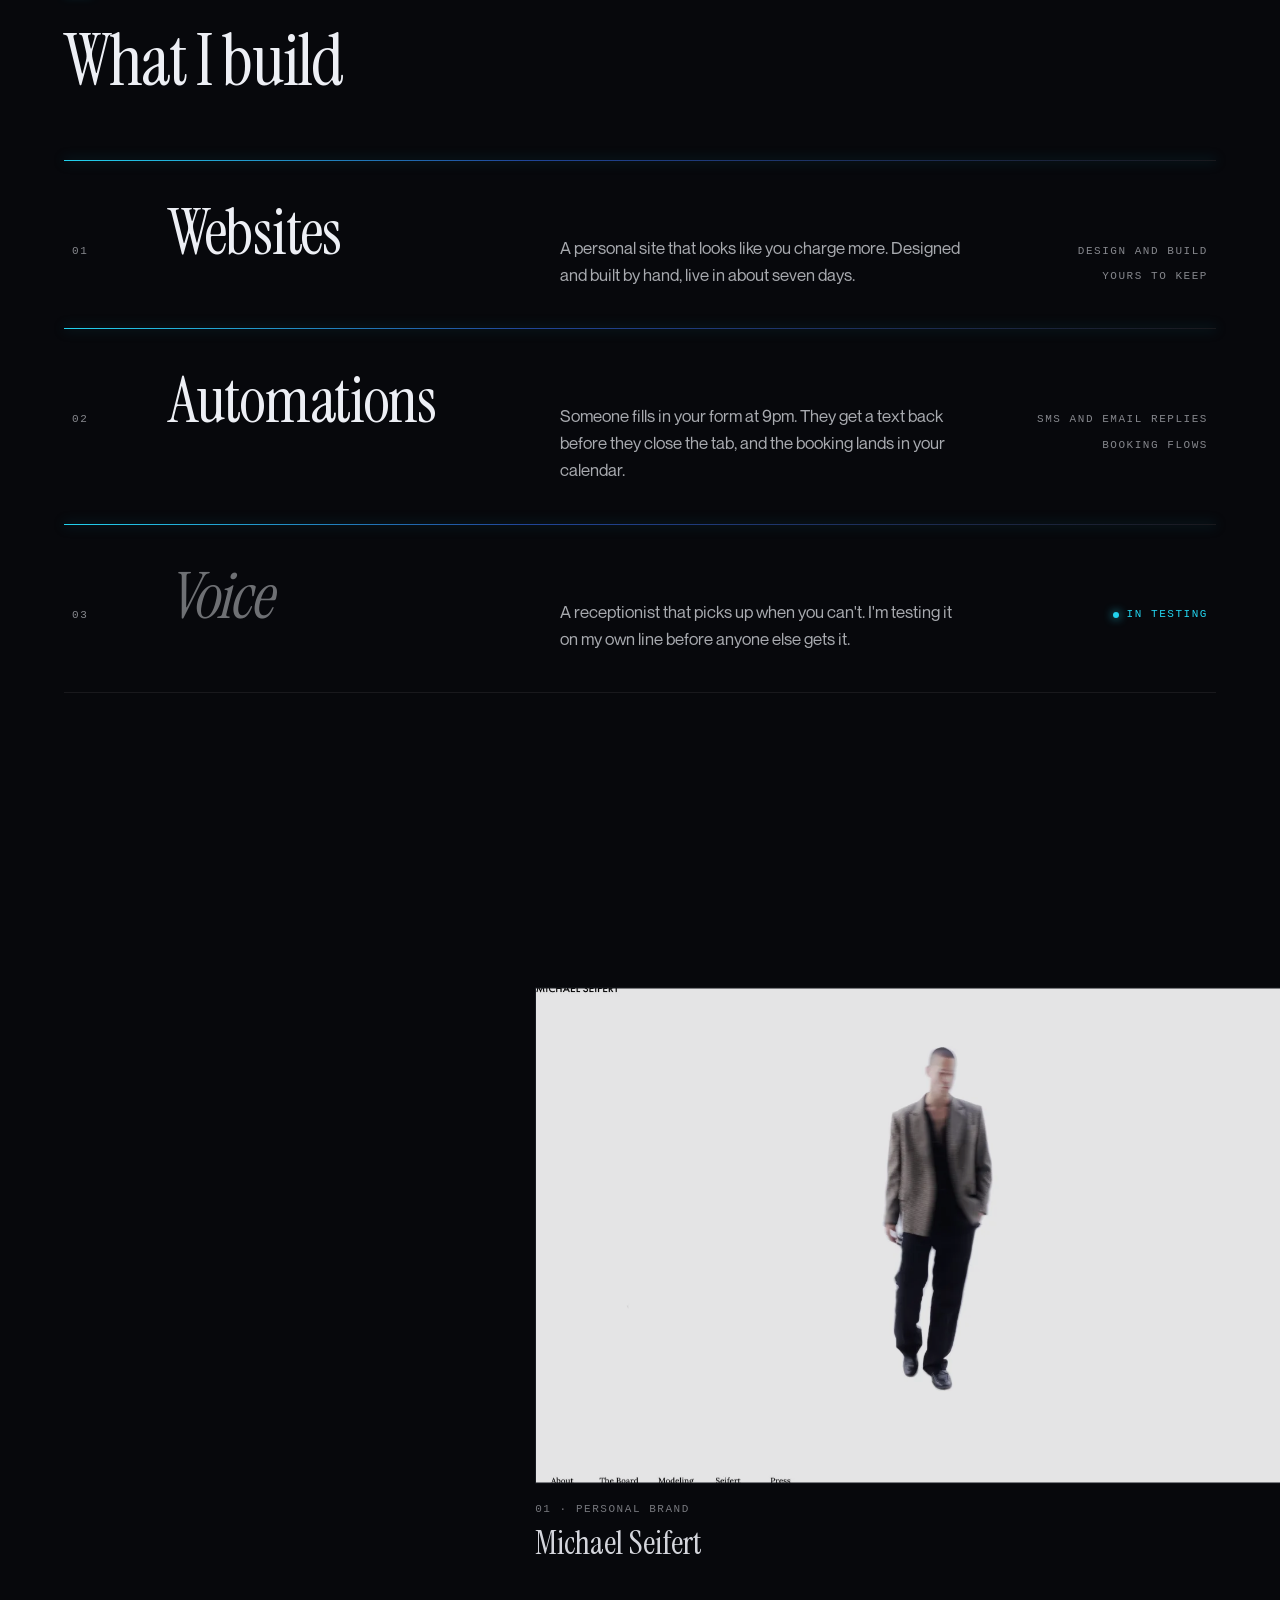
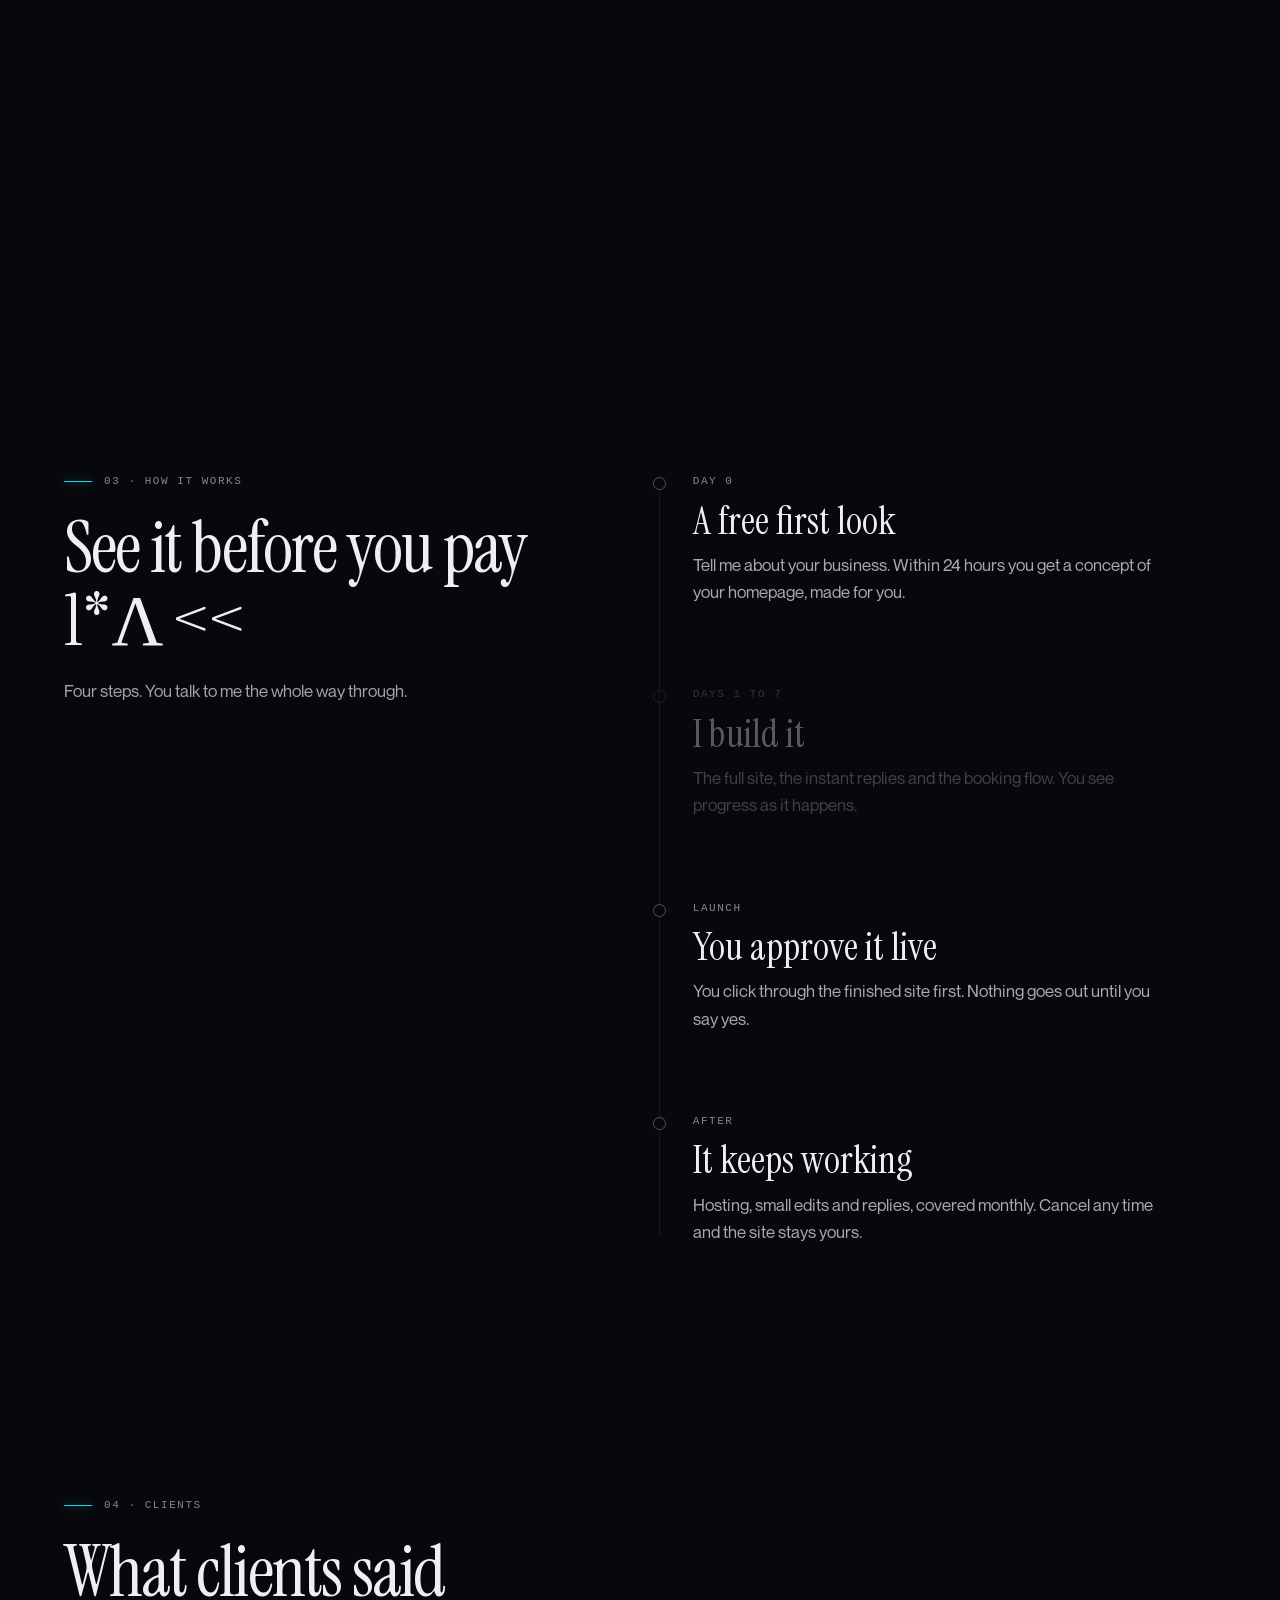
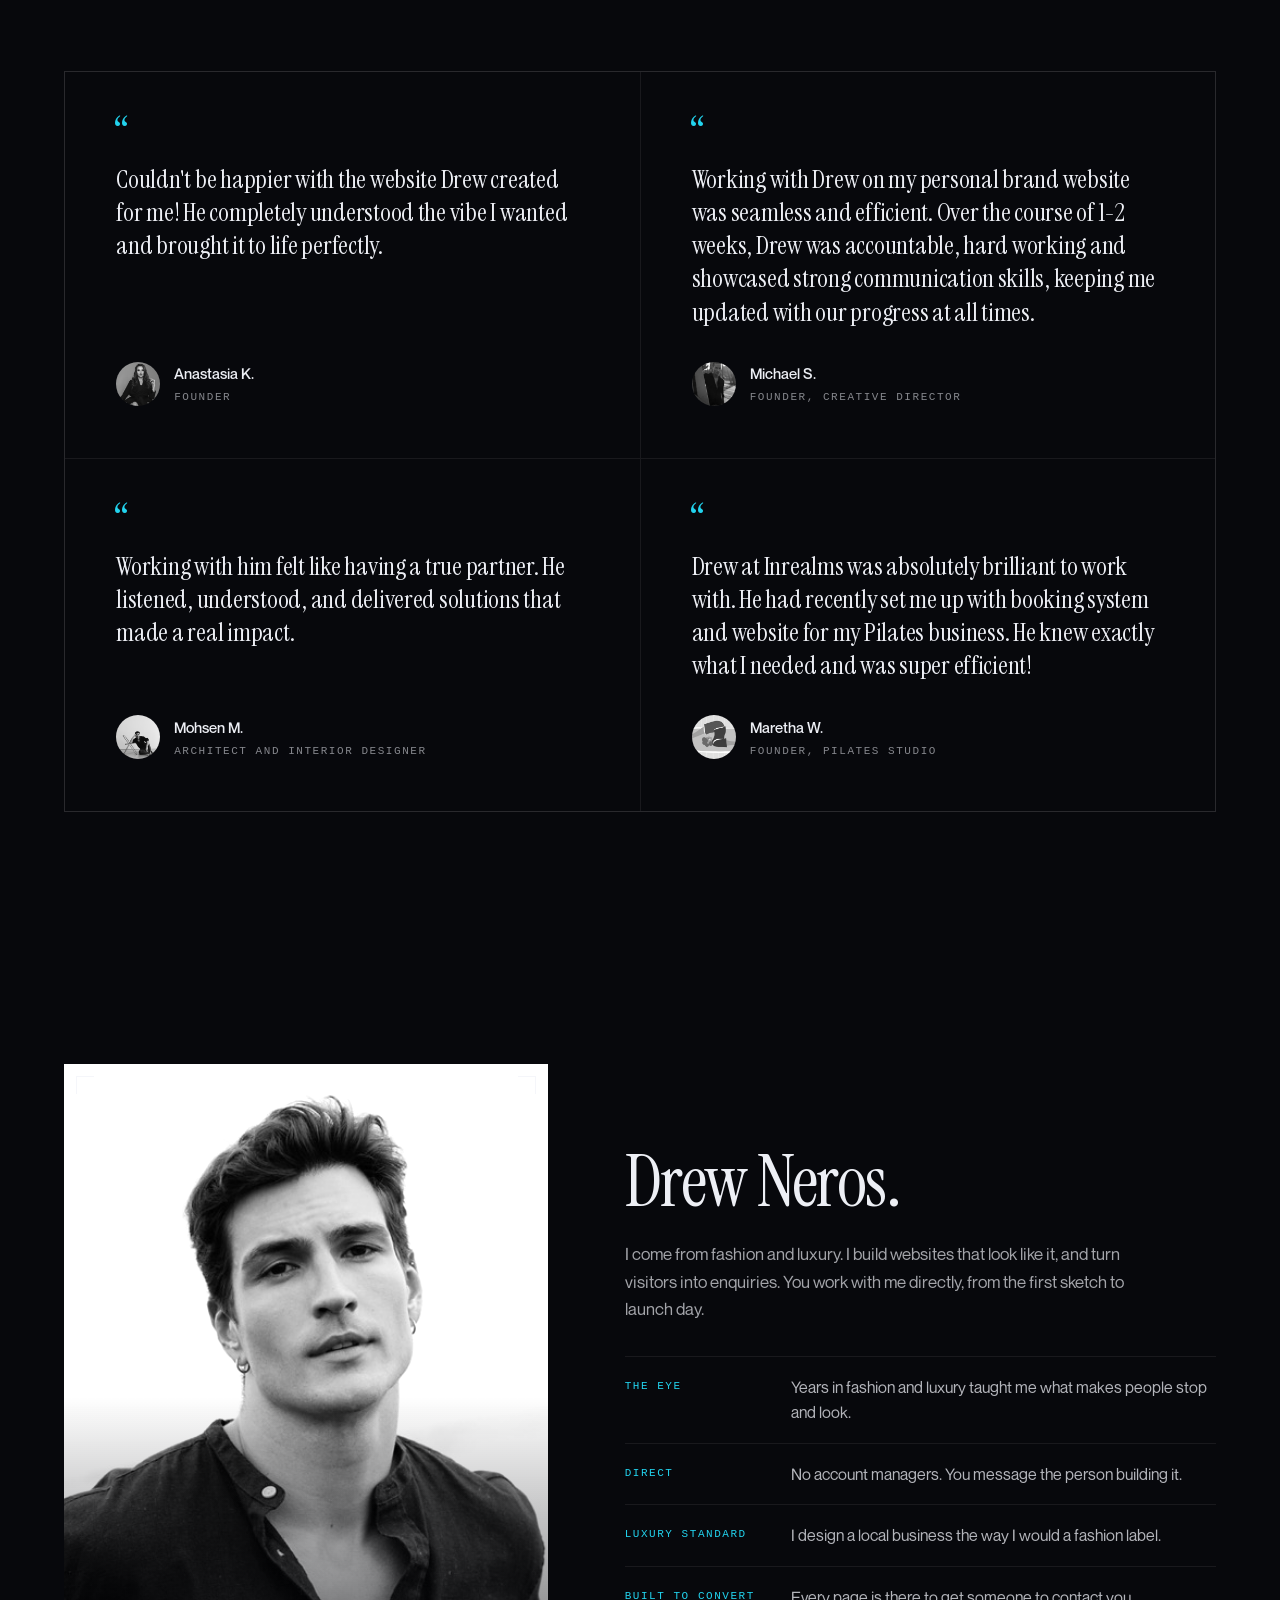
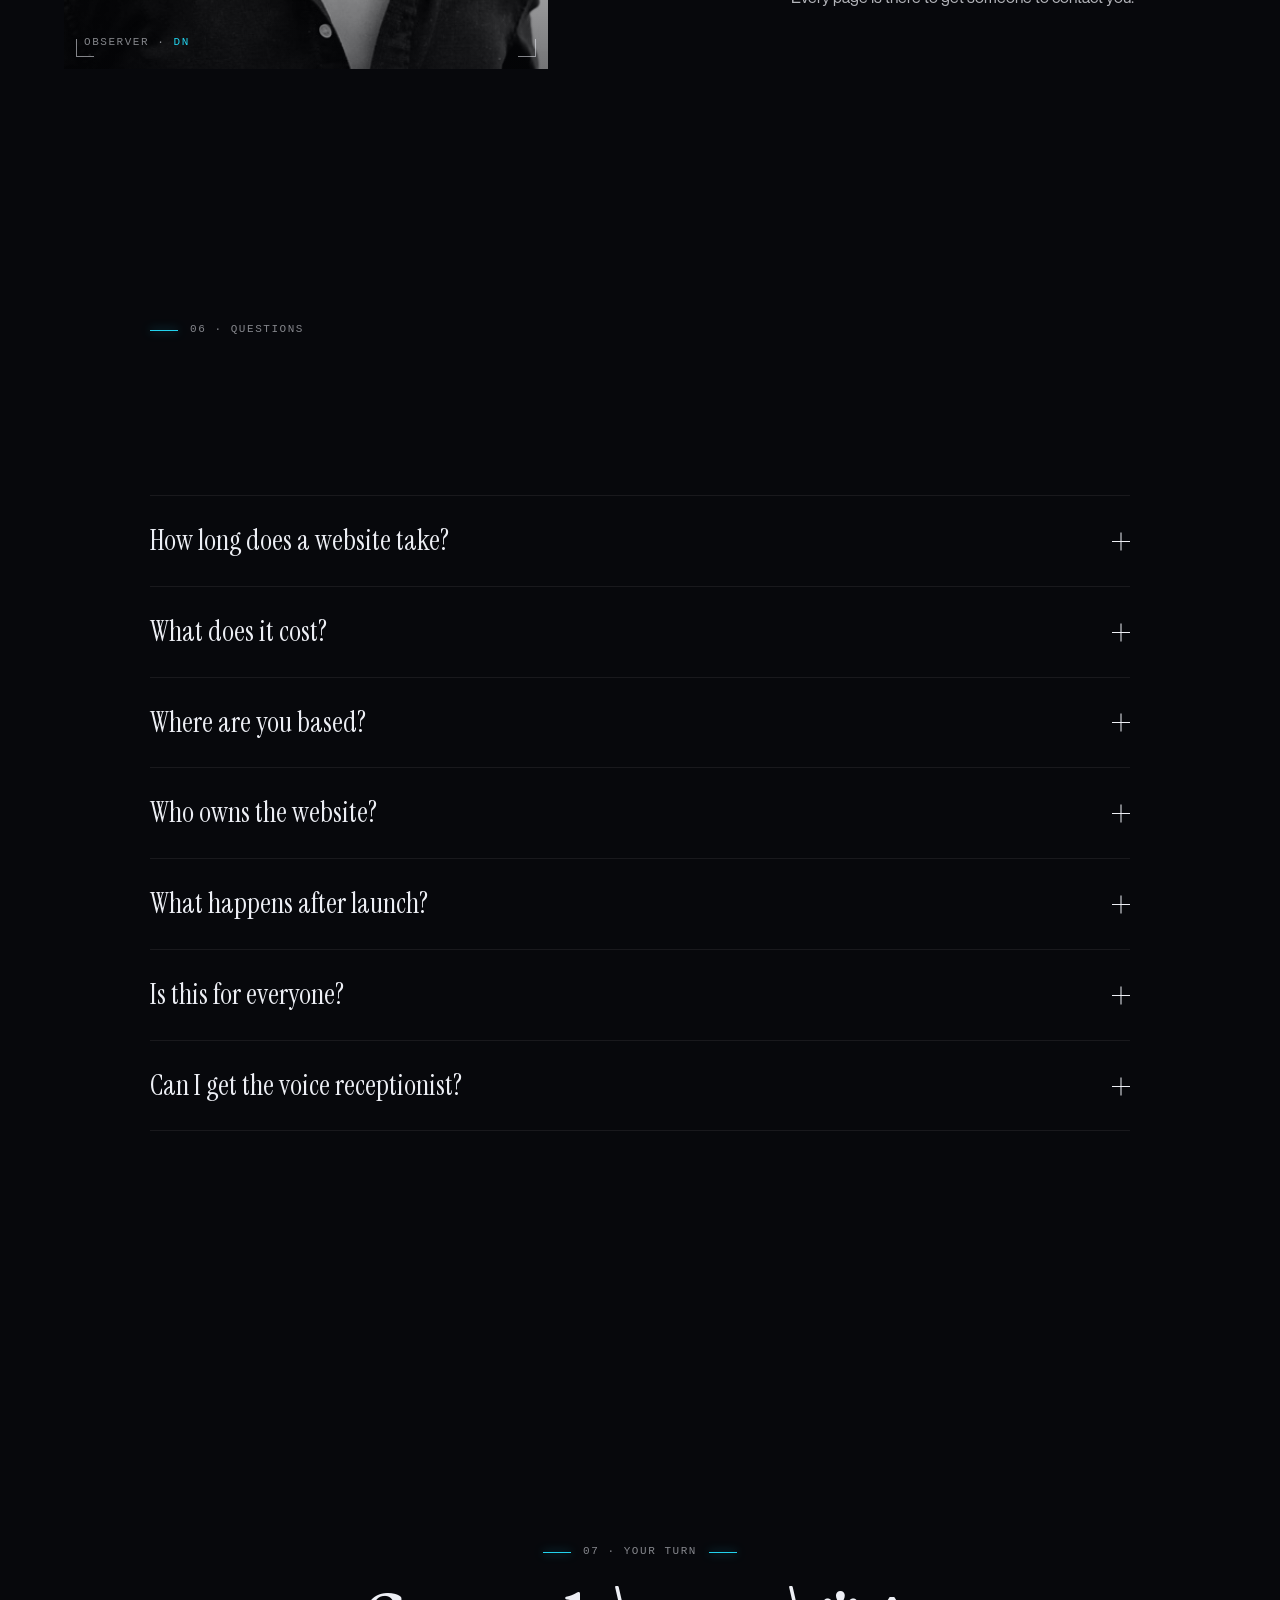
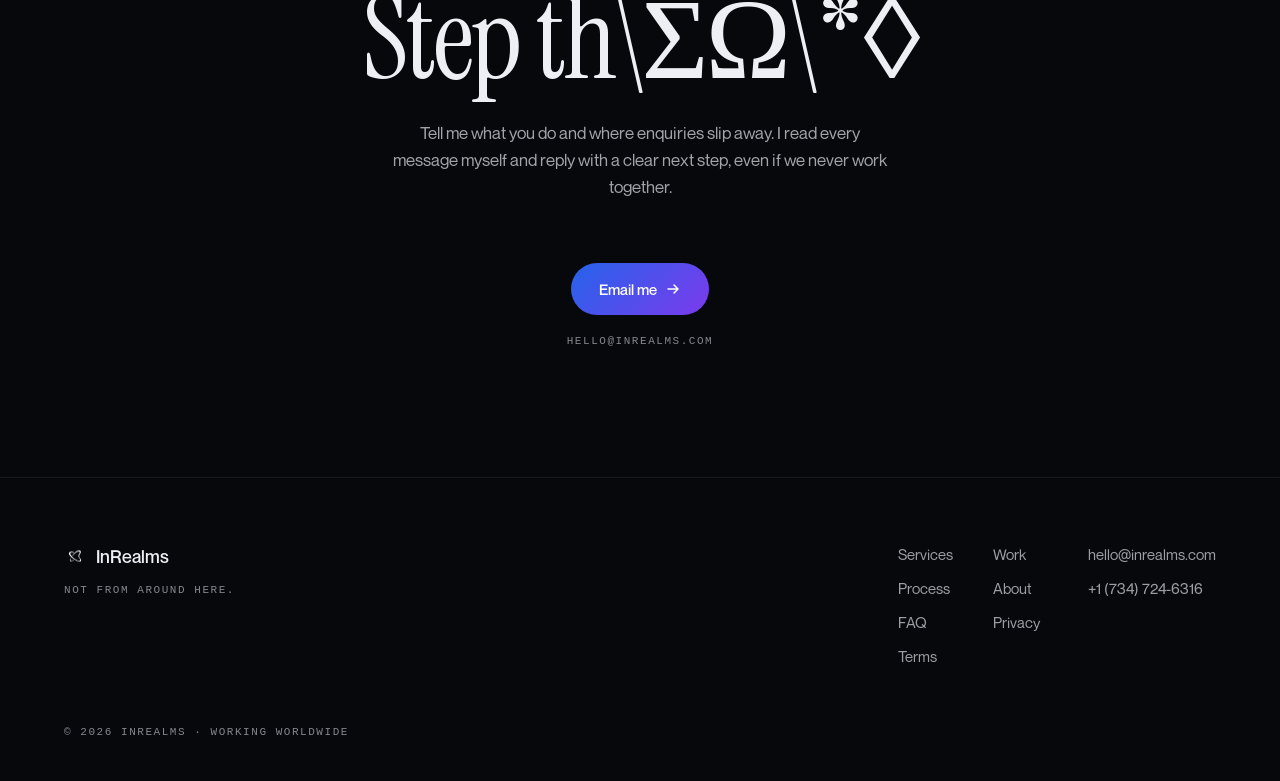
==== commit 0d52dc7d: "copy: humanizer pass on homepage (plain headings, no forced threes, honest FAQ) [skip netlify] Co-Au" ====
--- a/index.html
+++ b/index.html
@@ -16,7 +16,7 @@
 
   <!-- PRIMARY SEO -->
   <title>InRealms | Websites and Automations, Built by Drew Neros</title>
-  <meta name="description" content="Personal websites that make clients pick you first, plus instant replies to every enquiry. Designed and built by one person, Drew Neros, for clients worldwide." />
+  <meta name="description" content="Personal websites for agents and small businesses, with an instant reply to every enquiry. Designed and built by Drew Neros, working with clients worldwide." />
   <meta name="keywords" content="website designer, personal website, real estate agent website, luxury website design, website for agents, instant enquiry reply, booking automation, InRealms, Drew Neros" />
   <meta name="author" content="Drew Neros, InRealms" />
   <meta name="robots" content="index, follow, max-image-preview:large, max-snippet:-1, max-video-preview:-1" />
@@ -117,7 +117,7 @@
           "name": "What does it cost?",
           "acceptedAnswer": {
             "@type": "Answer",
-            "text": "It depends on what you need. After a short call you get one fixed price, before any work starts. No hourly billing."
+            "text": "It depends on what you need. After a short call you get one fixed price, before any work starts. You are never billed by the hour."
           }
         },
         {
@@ -142,6 +142,14 @@
           "acceptedAnswer": {
             "@type": "Answer",
             "text": "A small monthly plan covers hosting, small edits and the instant replies. Cancel any time and the site stays yours."
+          }
+        },
+        {
+          "@type": "Question",
+          "name": "Is this for everyone?",
+          "acceptedAnswer": {
+            "@type": "Answer",
+            "text": "No. If you need a cheap template site by Friday, I am the wrong person. This suits people who want their website to look as good as their work."
           }
         },
         {
@@ -892,7 +900,7 @@
 
       <div class="portal-beat">
         <p class="portal-line">On this side, every enquiry gets an answer.</p>
-        <p class="portal-sub">I build personal websites for agents. Clients pick you before they call anyone else, and every enquiry gets a reply in under a minute, day or night.</p>
+        <p class="portal-sub">I design personal websites for agents, and set them up so every enquiry gets a reply within a minute. Even at 11pm on a Sunday.</p>
         <div class="portal-actions">
           <button type="button" class="btn-primary" onclick="openContact()">
             See what yours could look like
@@ -912,7 +920,7 @@
     <div class="rs-in">
       <header class="rs-head">
         <p class="hud reveal">01 · What I build</p>
-        <h2 class="rs-title reveal" data-scramble>Three things. Done by one person.</h2>
+        <h2 class="rs-title reveal" data-scramble>What I build</h2>
       </header>
 
       <div class="svc-list">
@@ -920,13 +928,13 @@
           <span class="svc-num hud">01</span>
           <h3 class="svc-name">Websites</h3>
           <p class="svc-text">A personal site that looks like you charge more. Designed and built by hand, live in about seven days.</p>
-          <ul class="svc-tags hud"><li>Design</li><li>Build</li><li>Yours to keep</li></ul>
+          <ul class="svc-tags hud"><li>Design and build</li><li>Yours to keep</li></ul>
         </article>
         <article class="svc spot reveal">
           <span class="svc-num hud">02</span>
           <h3 class="svc-name">Automations</h3>
-          <p class="svc-text">Every enquiry gets a reply in under a minute, day or night. Bookings land straight in your calendar.</p>
-          <ul class="svc-tags hud"><li>Instant replies</li><li>Booking flows</li><li>Follow-ups</li></ul>
+          <p class="svc-text">Someone fills in your form at 9pm. They get a text back before they close the tab, and the booking lands in your calendar.</p>
+          <ul class="svc-tags hud"><li>SMS and email replies</li><li>Booking flows</li></ul>
         </article>
         <article class="svc svc-soon spot reveal">
           <span class="svc-num hud">03</span>
@@ -999,7 +1007,7 @@
     <div class="rs-in">
       <header class="rs-head">
         <p class="hud reveal">04 · Clients</p>
-        <h2 class="rs-title reveal" data-scramble>In their words.</h2>
+        <h2 class="rs-title reveal" data-scramble>What clients said</h2>
       </header>
       <div class="quotes">
         <figure class="quote spot reveal">
@@ -1037,7 +1045,8 @@
         <ul class="about-list">
           <li class="reveal"><span class="hud">The eye</span>Years in fashion and luxury taught me what makes people stop and look.</li>
           <li class="reveal reveal-delay-1"><span class="hud">Direct</span>No account managers. You message the person building it.</li>
-          <li class="reveal reveal-delay-2"><span class="hud">Built to convert</span>Every page has one job: bring you the next enquiry.</li>
+          <li class="reveal reveal-delay-2"><span class="hud">Luxury standard</span>I design a local business the way I would a fashion label.</li>
+          <li class="reveal reveal-delay-3"><span class="hud">Built to convert</span>Every page is there to get someone to contact you.</li>
         </ul>
       </div>
     </div>
@@ -1048,7 +1057,7 @@
     <div class="rs-in faq-in">
       <header class="rs-head">
         <p class="hud reveal">06 · Questions</p>
-        <h2 class="rs-title reveal" data-scramble>Before you ask.</h2>
+        <h2 class="rs-title reveal" data-scramble>Questions</h2>
       </header>
       <div class="faq-list">
         <div class="faq-item reveal"><button class="faq-q" type="button" aria-expanded="false">How long does a website take?<span class="chev" aria-hidden="true"></span></button><div class="faq-a"><div class="faq-a-inner">Most sites are live in seven days once I have your photos and details. Bigger builds take longer, and you will know the date before we start.</div></div></div>
@@ -1056,6 +1065,7 @@
         <div class="faq-item reveal"><button class="faq-q" type="button" aria-expanded="false">Where are you based?<span class="chev" aria-hidden="true"></span></button><div class="faq-a"><div class="faq-a-inner">I work remotely with clients in different countries and time zones. Calls happen at a time that suits you.</div></div></div>
         <div class="faq-item reveal"><button class="faq-q" type="button" aria-expanded="false">Who owns the website?<span class="chev" aria-hidden="true"></span></button><div class="faq-a"><div class="faq-a-inner">You do. The domain, the accounts and the files are in your name, and you can leave whenever you like.</div></div></div>
         <div class="faq-item reveal"><button class="faq-q" type="button" aria-expanded="false">What happens after launch?<span class="chev" aria-hidden="true"></span></button><div class="faq-a"><div class="faq-a-inner">A small monthly plan covers hosting, small edits and the instant replies. Cancel any time and the site stays yours.</div></div></div>
+        <div class="faq-item reveal"><button class="faq-q" type="button" aria-expanded="false">Is this for everyone?<span class="chev" aria-hidden="true"></span></button><div class="faq-a"><div class="faq-a-inner">No. If you need a cheap template site by Friday, I am the wrong person. This suits people who want their website to look as good as their work.</div></div></div>
         <div class="faq-item reveal"><button class="faq-q" type="button" aria-expanded="false">Can I get the voice receptionist?<span class="chev" aria-hidden="true"></span></button><div class="faq-a"><div class="faq-a-inner">Not yet. I am testing it on my own line first. Websites and automations are available now.</div></div></div>
       </div>
     </div>
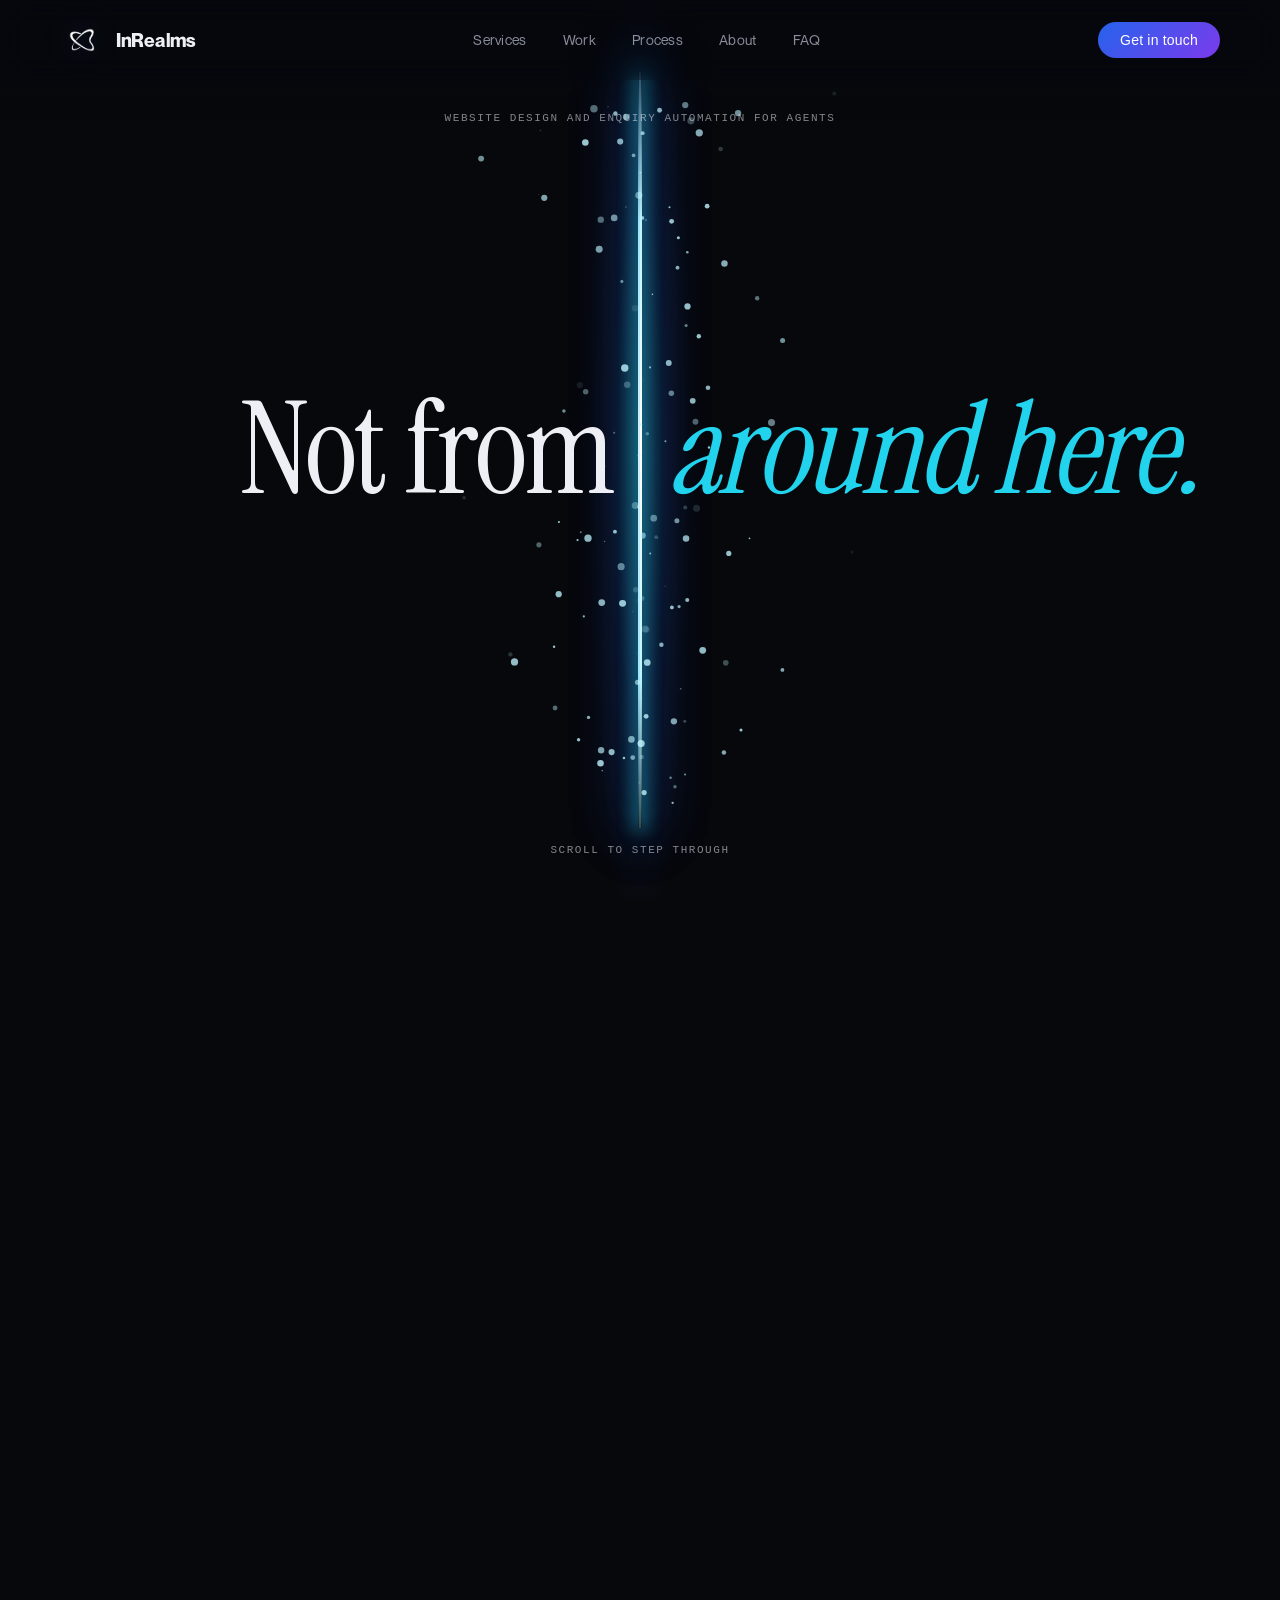
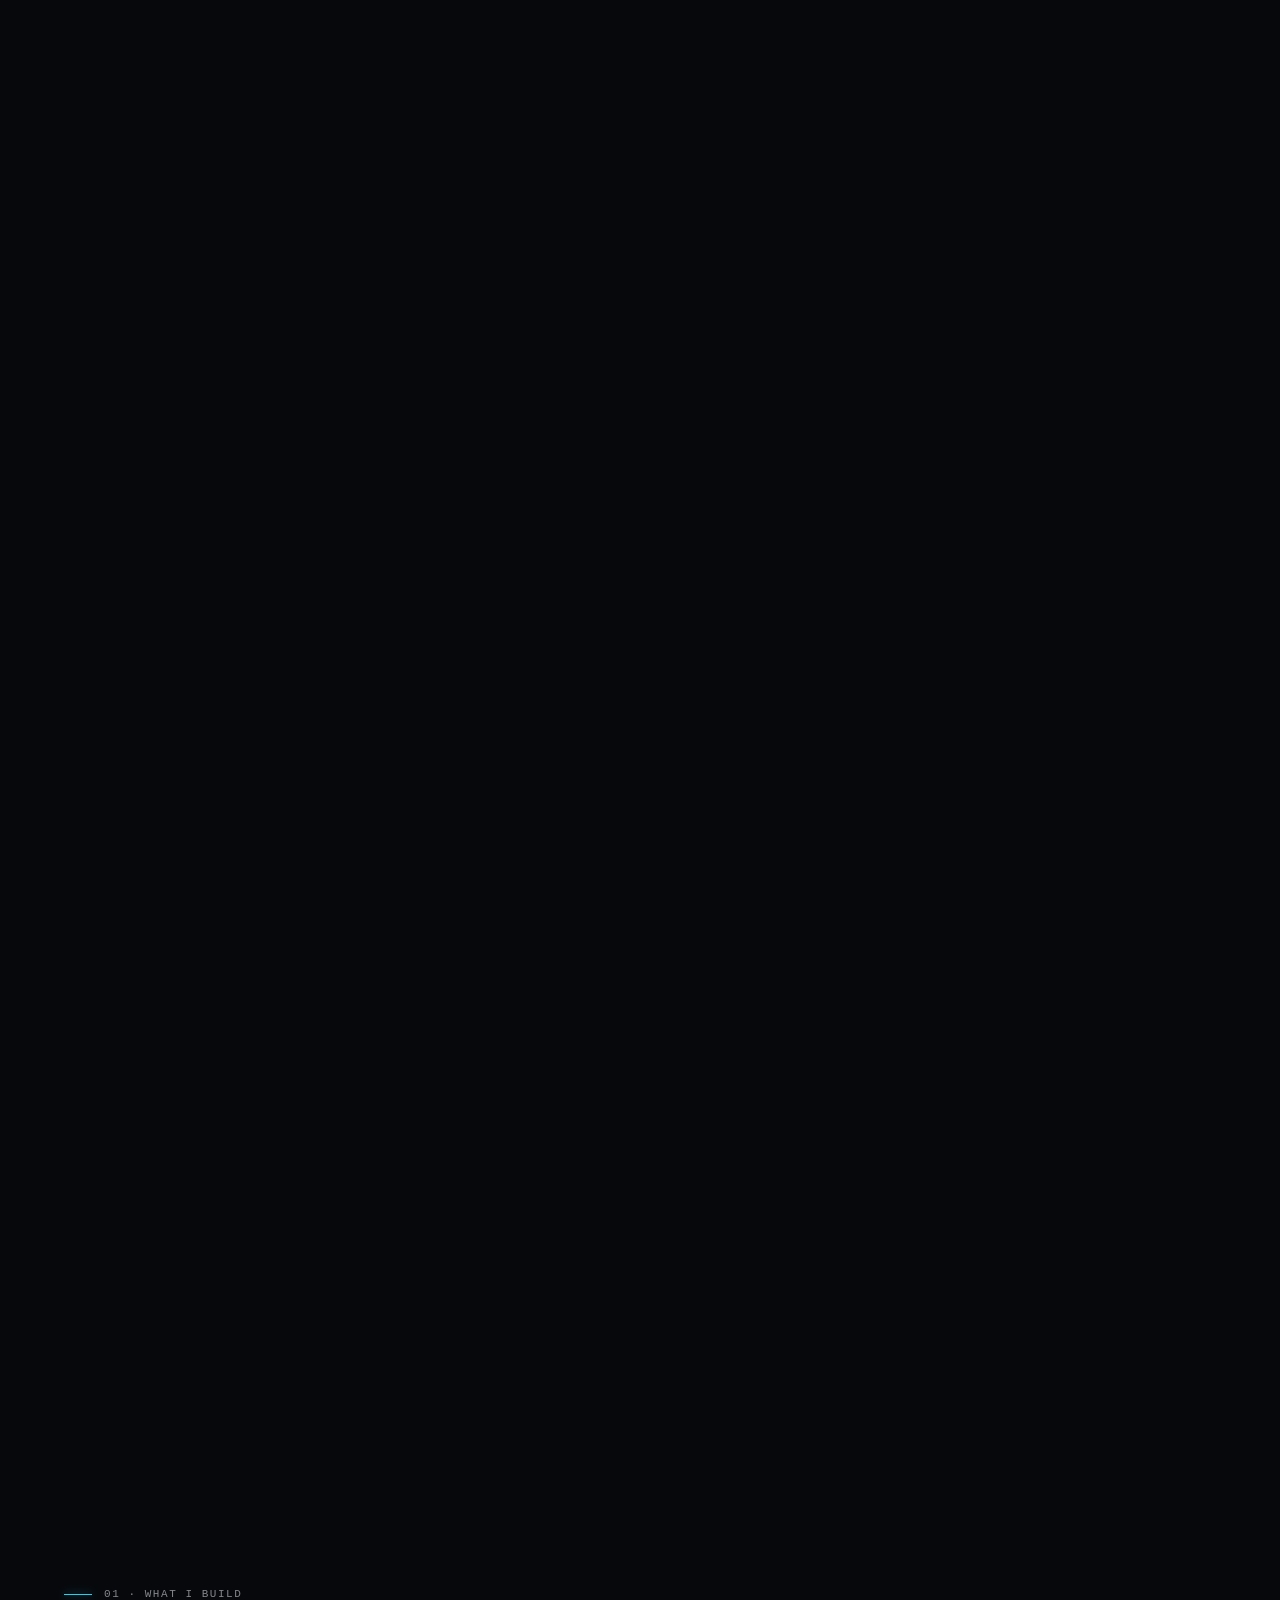
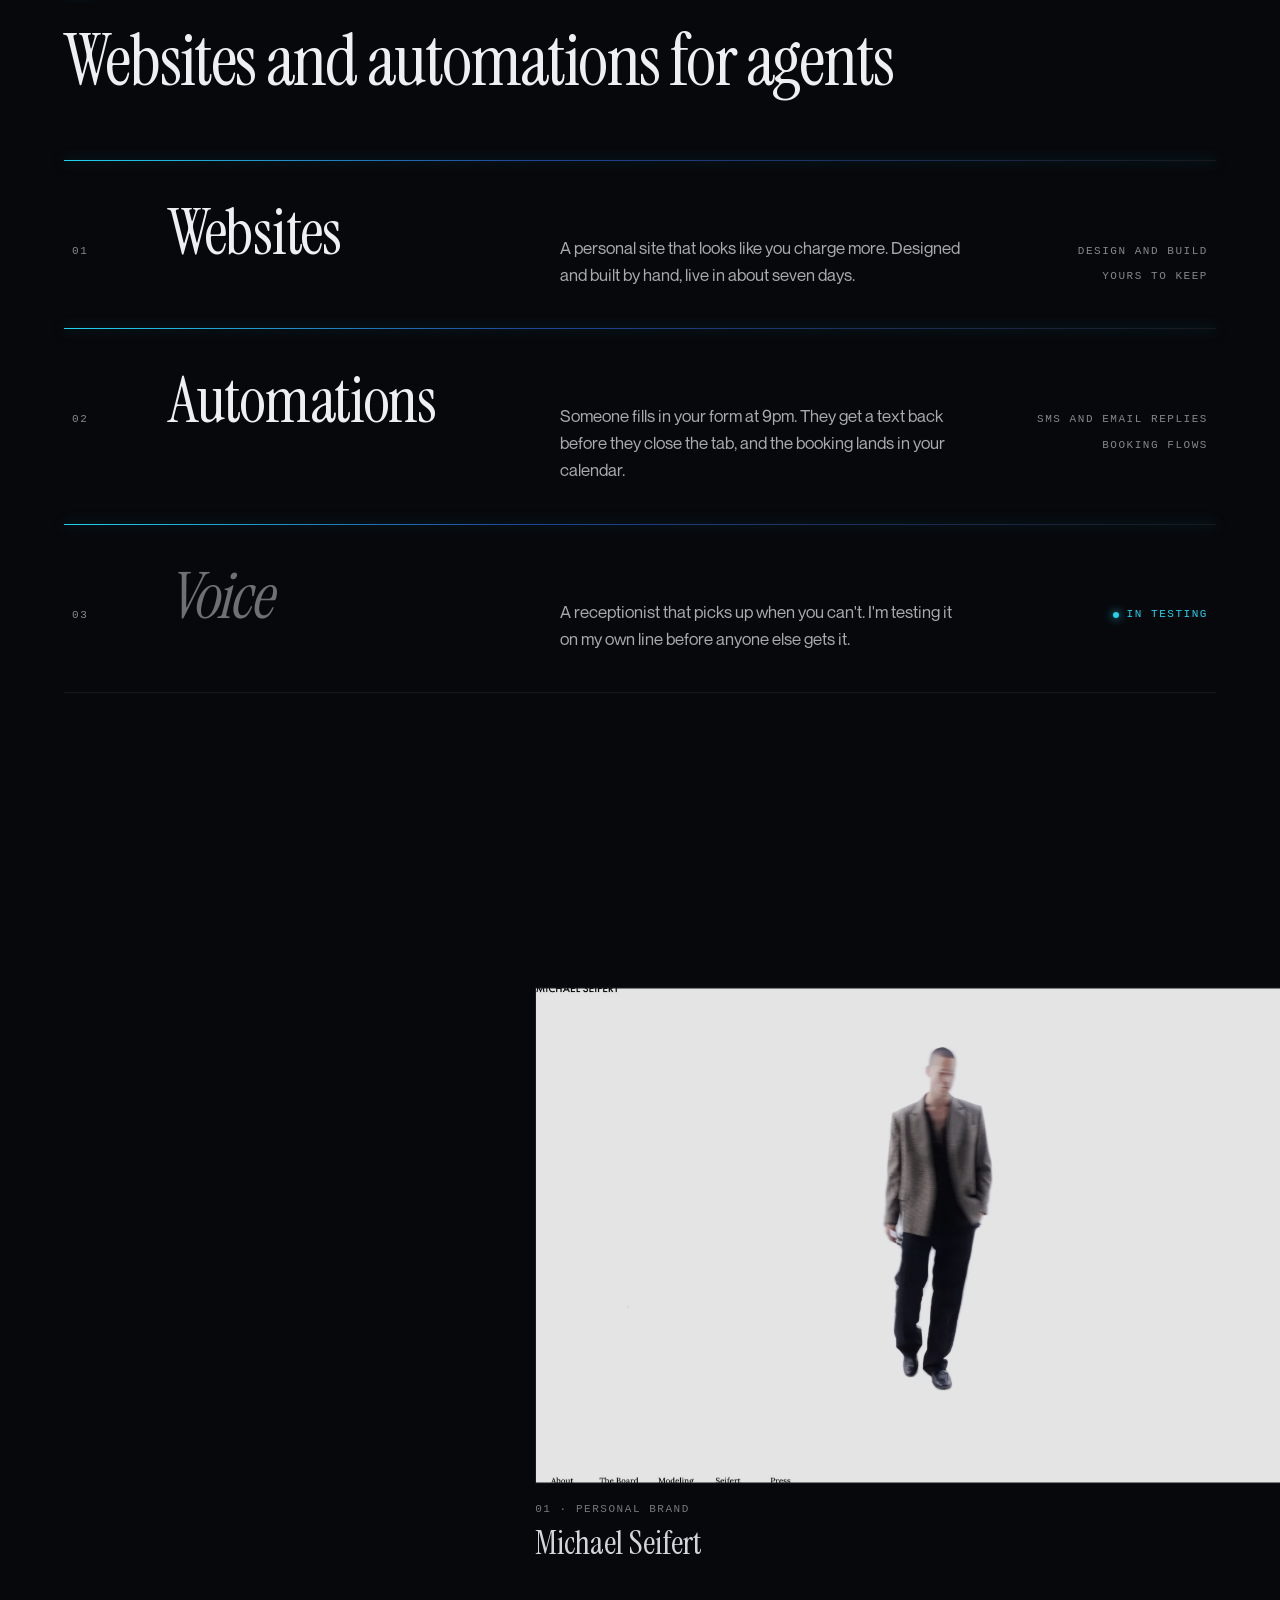
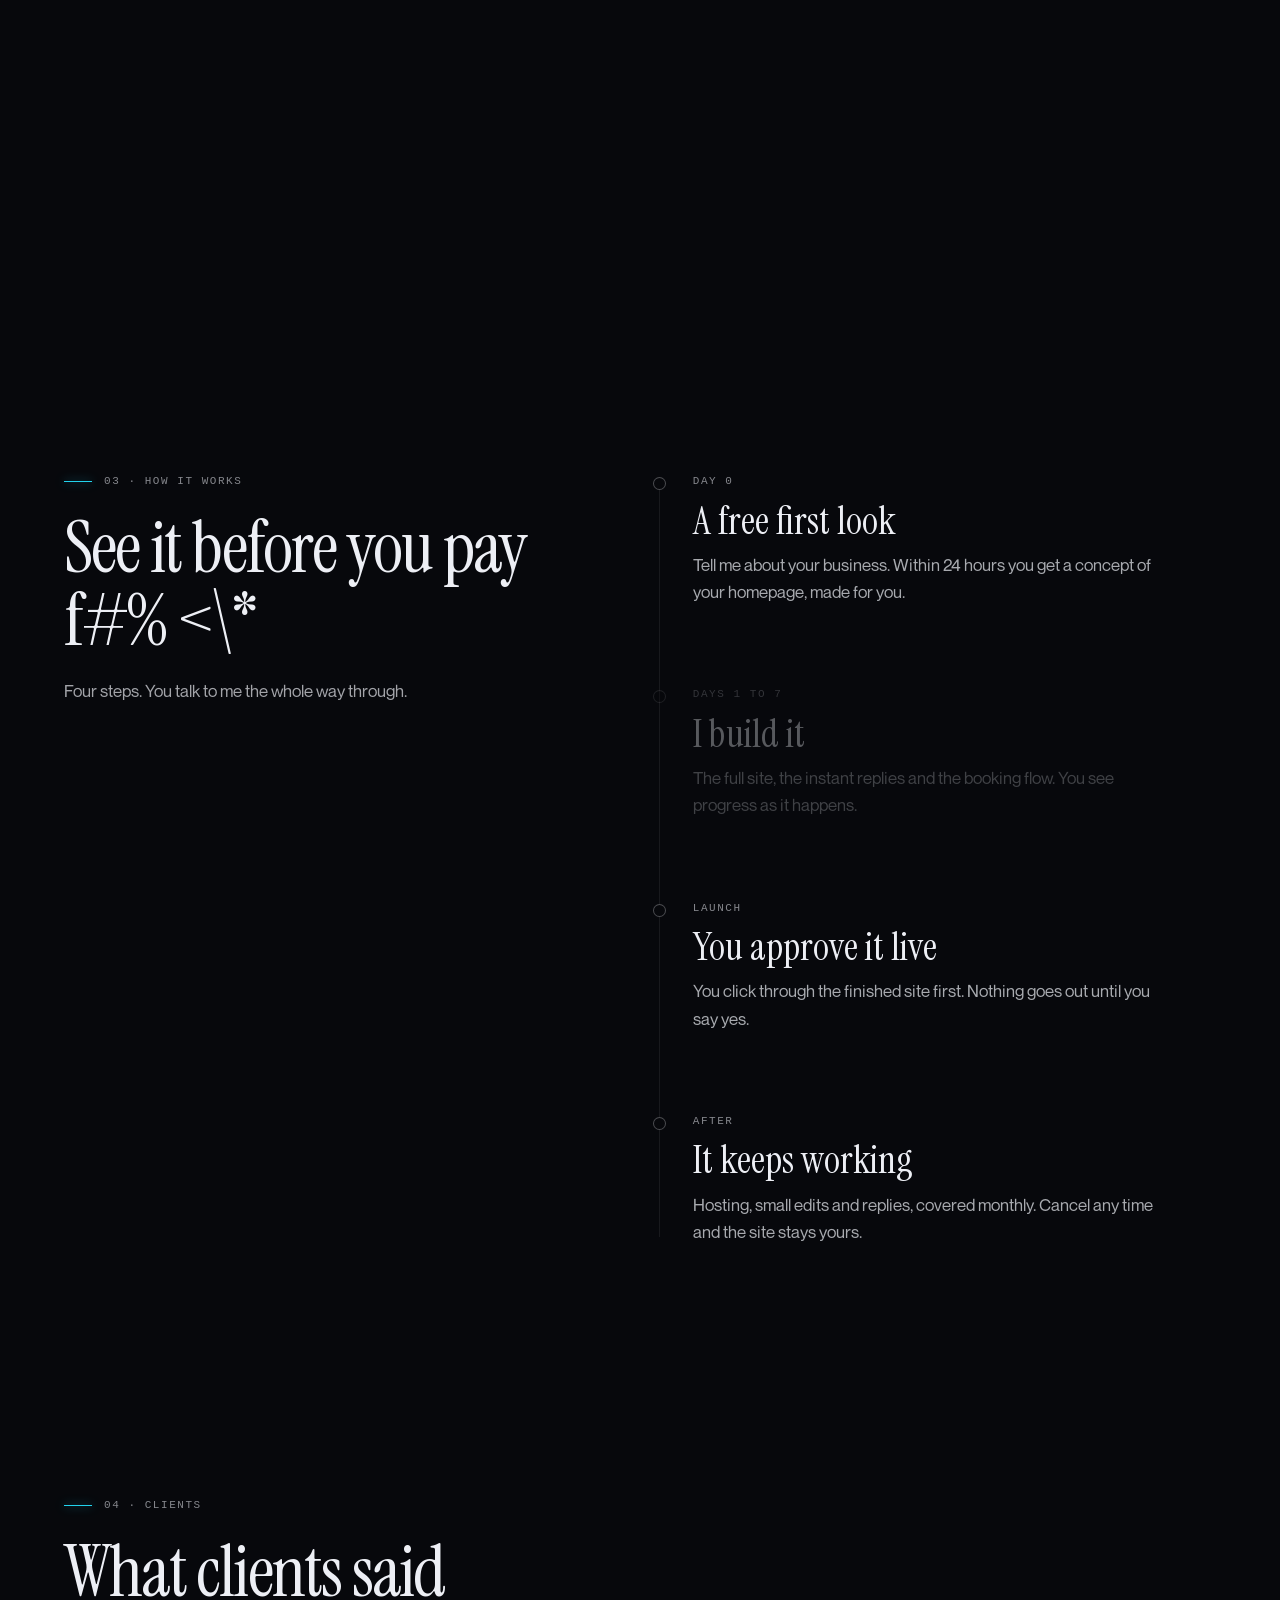
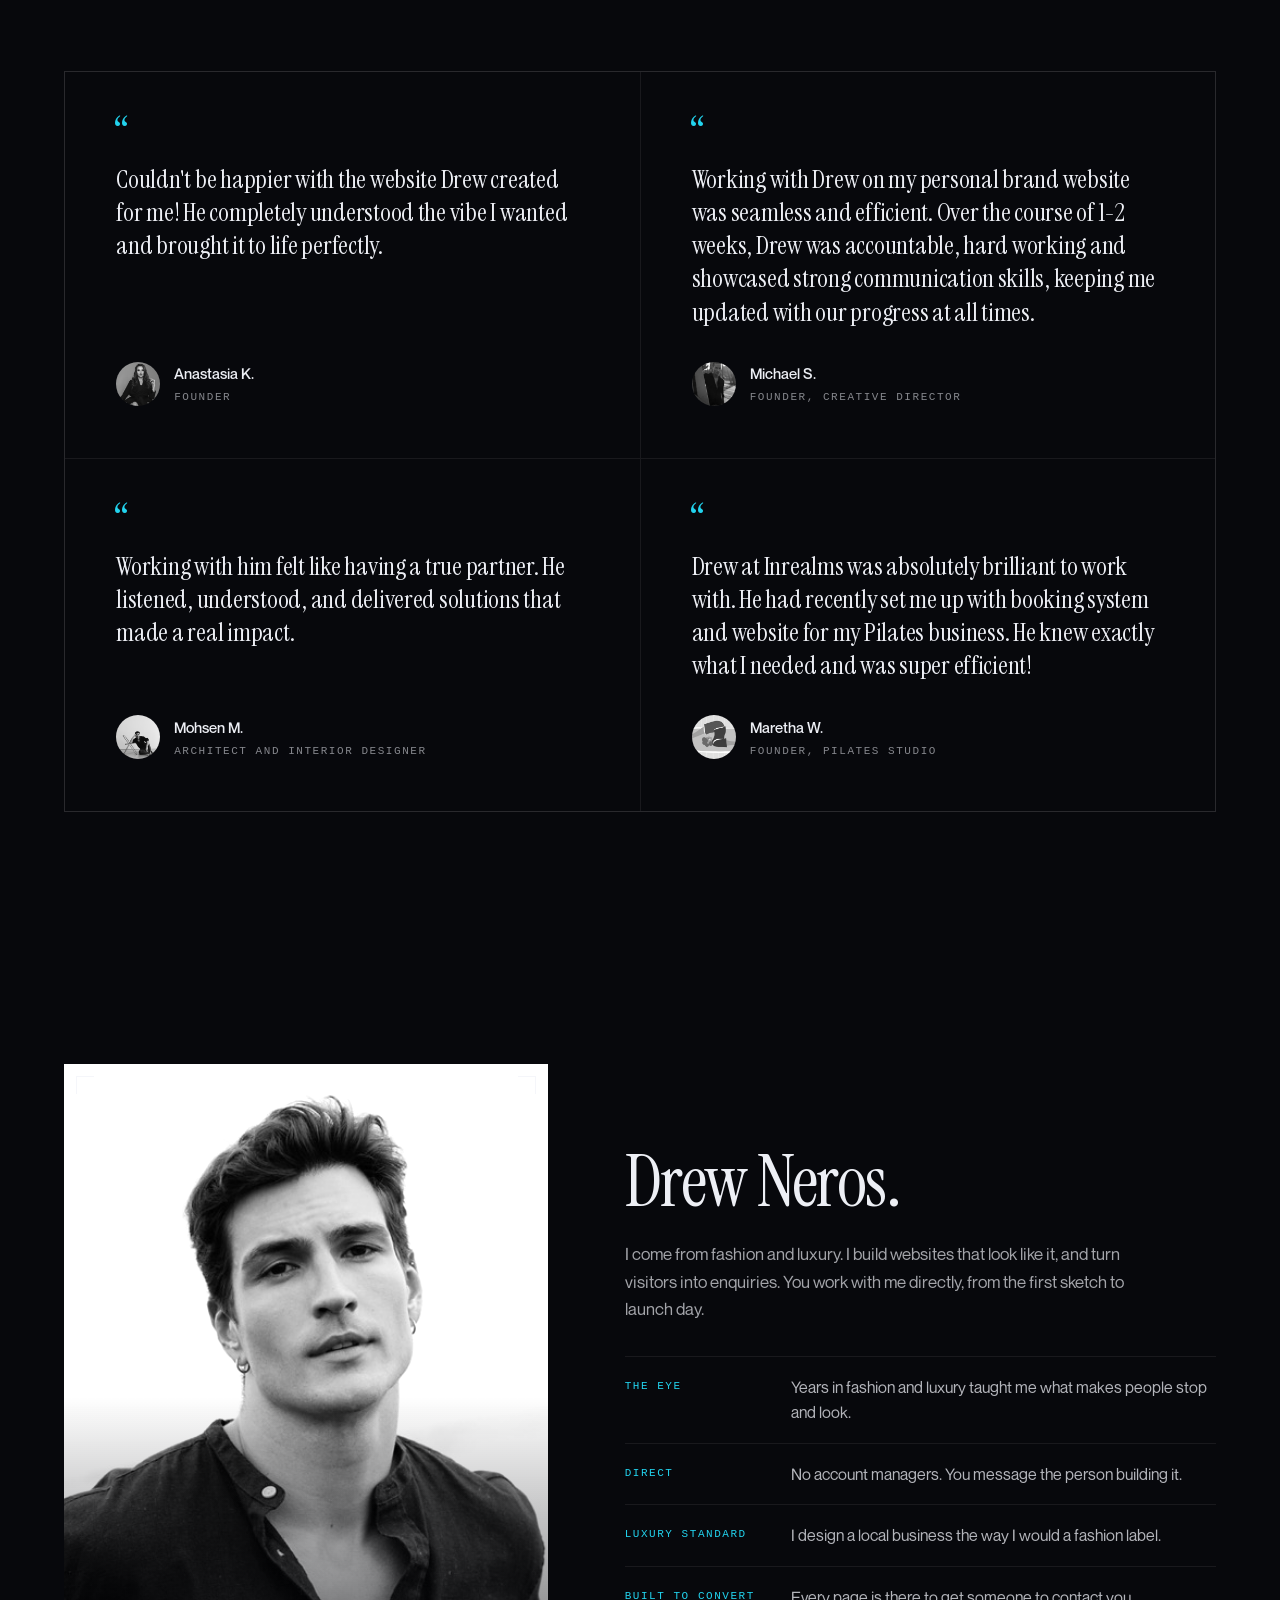
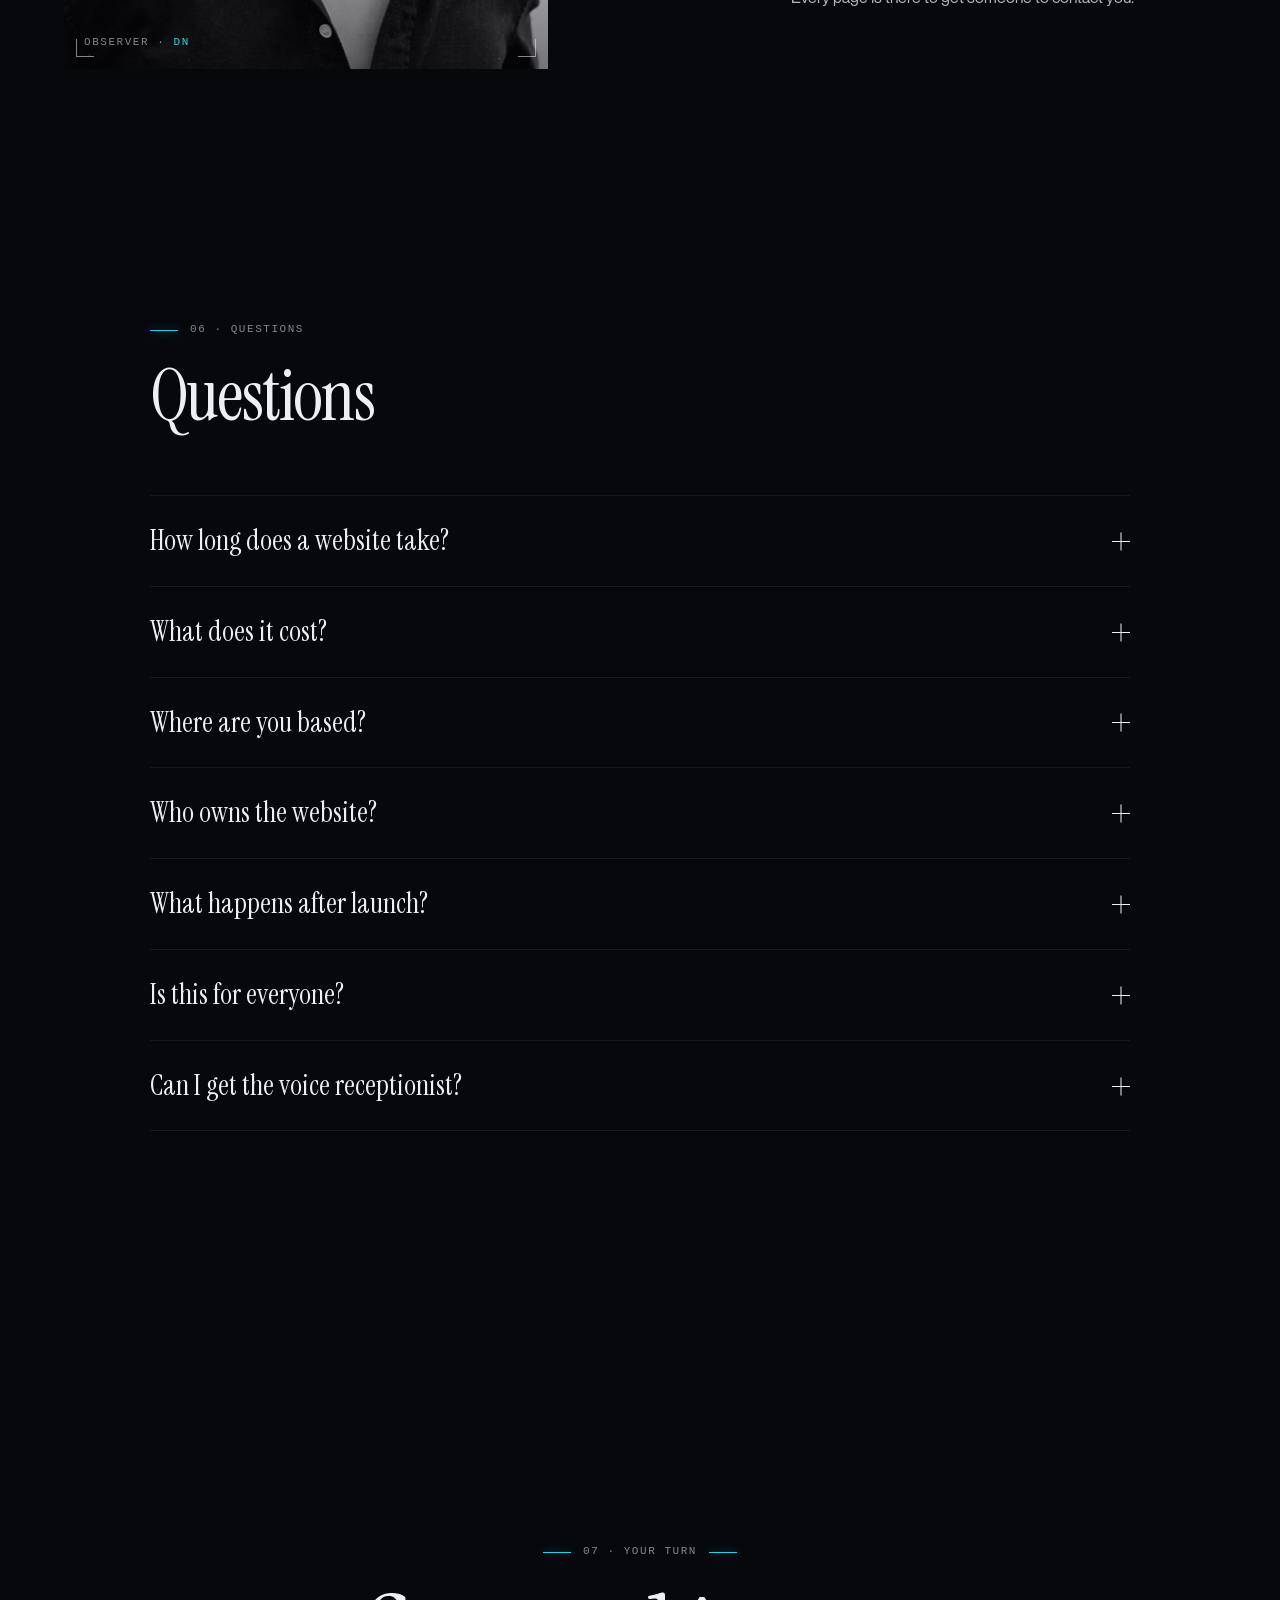
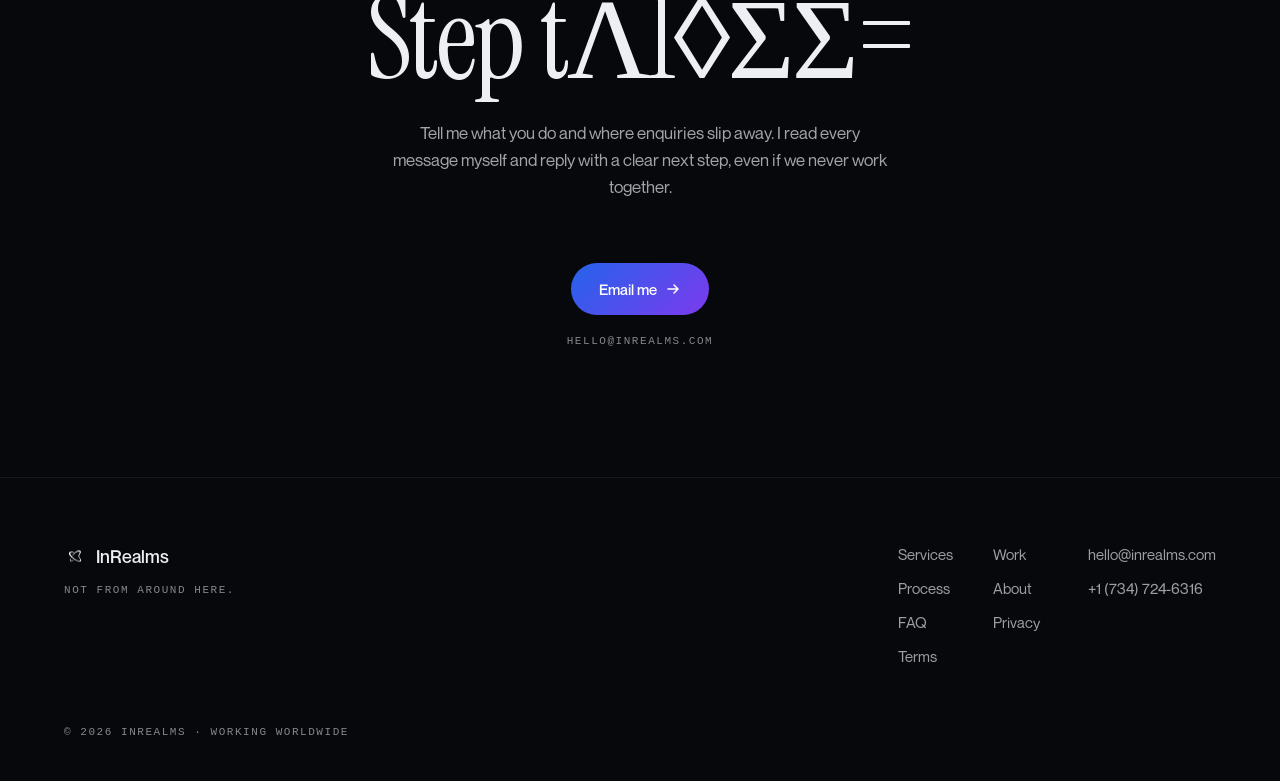
==== commit 04b3e287: "seo: search phrase in title, kicker and services H2; realm still as share image [skip netlify] Co-Au" ====
--- a/index.html
+++ b/index.html
@@ -15,7 +15,7 @@
   </script>
 
   <!-- PRIMARY SEO -->
-  <title>InRealms | Websites and Automations, Built by Drew Neros</title>
+  <title>InRealms | Website design for agents, by Drew Neros</title>
   <meta name="description" content="Personal websites for agents and small businesses, with an instant reply to every enquiry. Designed and built by Drew Neros, working with clients worldwide." />
   <meta name="keywords" content="website designer, personal website, real estate agent website, luxury website design, website for agents, instant enquiry reply, booking automation, InRealms, Drew Neros" />
   <meta name="author" content="Drew Neros, InRealms" />
@@ -28,10 +28,10 @@
   <meta property="og:url" content="https://inrealms.com/" />
   <meta property="og:title" content="InRealms | Not from around here" />
   <meta property="og:description" content="Personal websites with instant enquiry replies. Designed and built by Drew Neros." />
-  <meta property="og:image" content="https://inrealms.com/logo-wordmark.png" />
-  <meta property="og:image:alt" content="InRealms" />
-  <meta property="og:image:width" content="5000" />
-  <meta property="og:image:height" content="2625" />
+  <meta property="og:image" content="https://inrealms.com/media/planet-poster.jpg" />
+  <meta property="og:image:alt" content="A figure on a hill of clouds, looking back at Earth" />
+  <meta property="og:image:width" content="1280" />
+  <meta property="og:image:height" content="720" />
   <meta property="og:site_name" content="InRealms" />
   <meta property="og:locale" content="en_US" />
 
@@ -39,7 +39,7 @@
   <meta name="twitter:card" content="summary_large_image" />
   <meta name="twitter:title" content="InRealms | Not from around here" />
   <meta name="twitter:description" content="Personal websites with instant enquiry replies. Designed and built by Drew Neros." />
-  <meta name="twitter:image" content="https://inrealms.com/logo-wordmark.png" />
+  <meta name="twitter:image" content="https://inrealms.com/media/planet-poster.jpg" />
 
   <!-- ICONS -->
   <link rel="icon" href="favicon.svg" type="image/svg+xml" />
@@ -891,7 +891,7 @@
         <div class="portal-corner br"><span>Distance to Earth</span><span class="num"><b>384,400</b> km</span></div>
       </div>
 
-      <p class="portal-top hud">Websites, automations and voice</p>
+      <p class="portal-top hud">Website design and enquiry automation for agents</p>
       <h1 class="portal-title" aria-label="Not from around here.">
         <span class="portal-half l"><span class="portal-scramble" aria-hidden="true">Not from</span></span>
         <span class="portal-half r"><em class="portal-scramble" aria-hidden="true">around here.</em></span>
@@ -920,7 +920,7 @@
     <div class="rs-in">
       <header class="rs-head">
         <p class="hud reveal">01 · What I build</p>
-        <h2 class="rs-title reveal" data-scramble>What I build</h2>
+        <h2 class="rs-title reveal" data-scramble>Websites and automations for agents</h2>
       </header>
 
       <div class="svc-list">
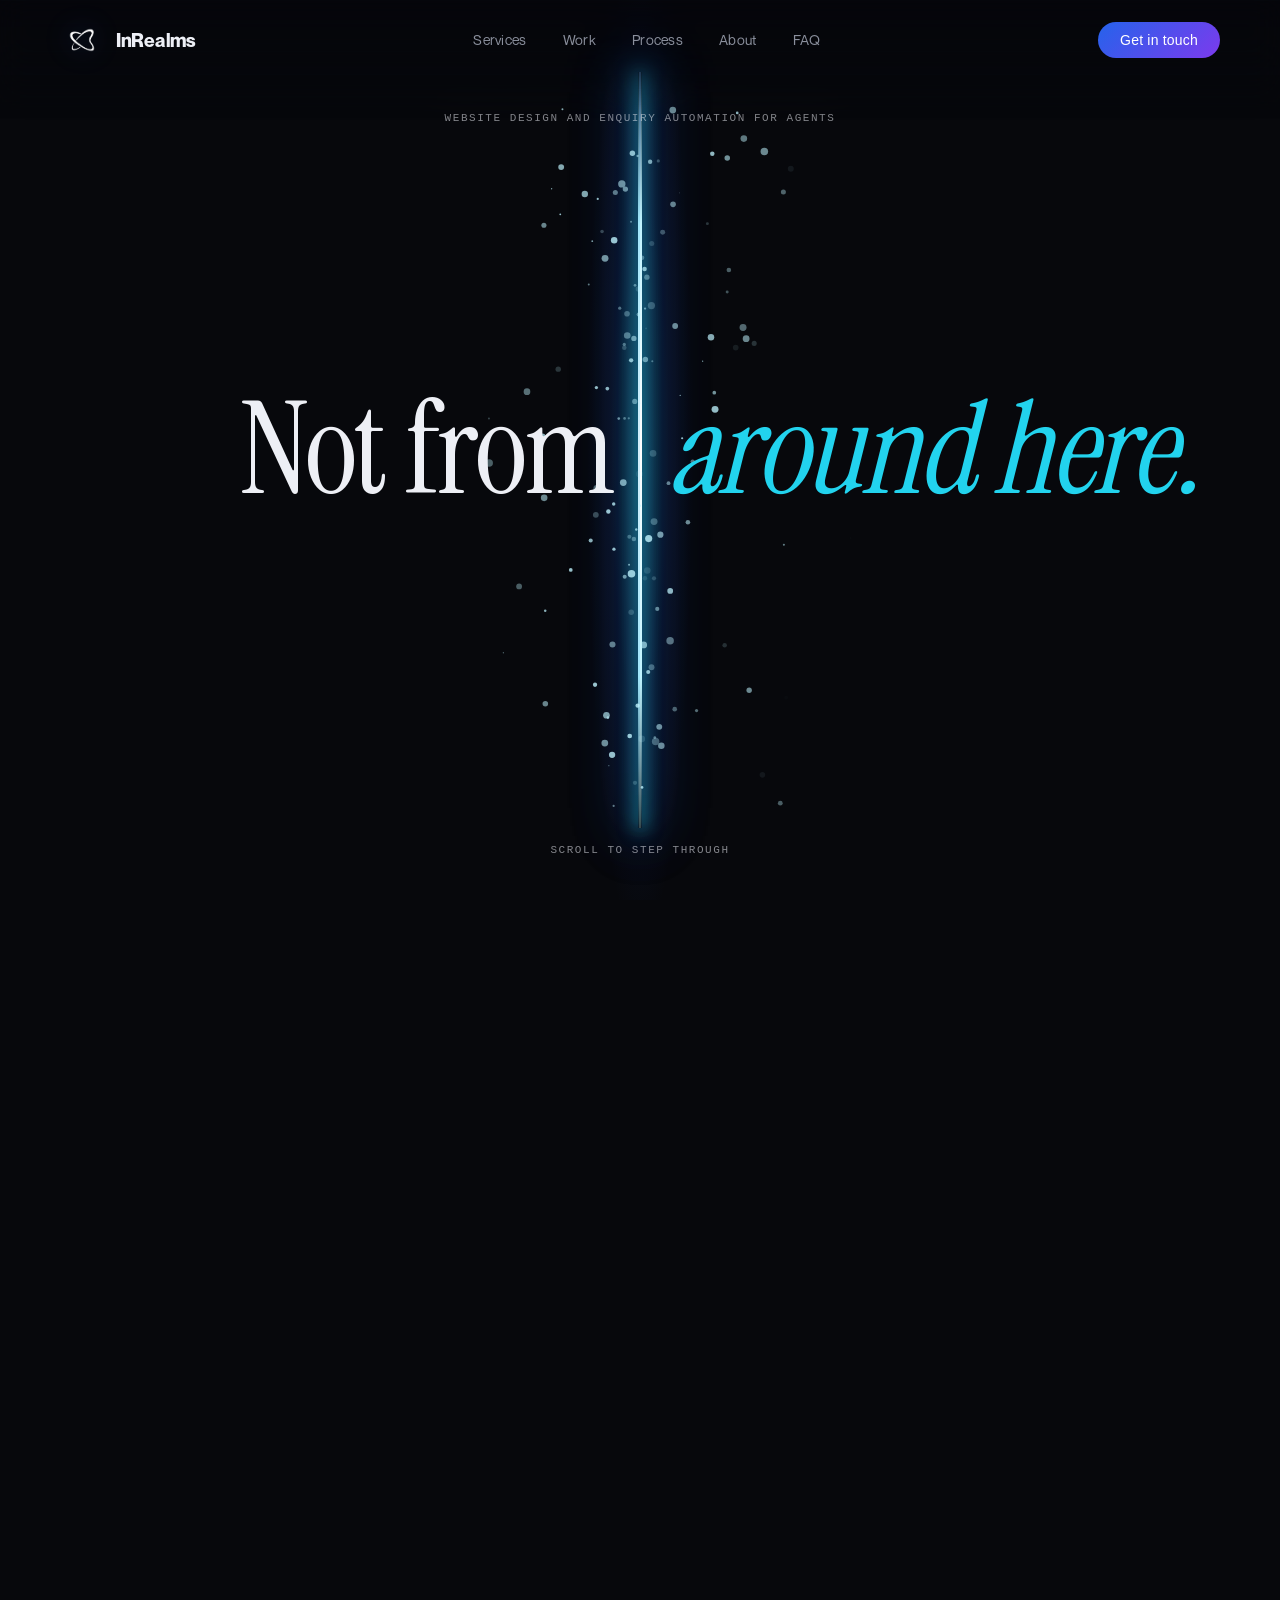
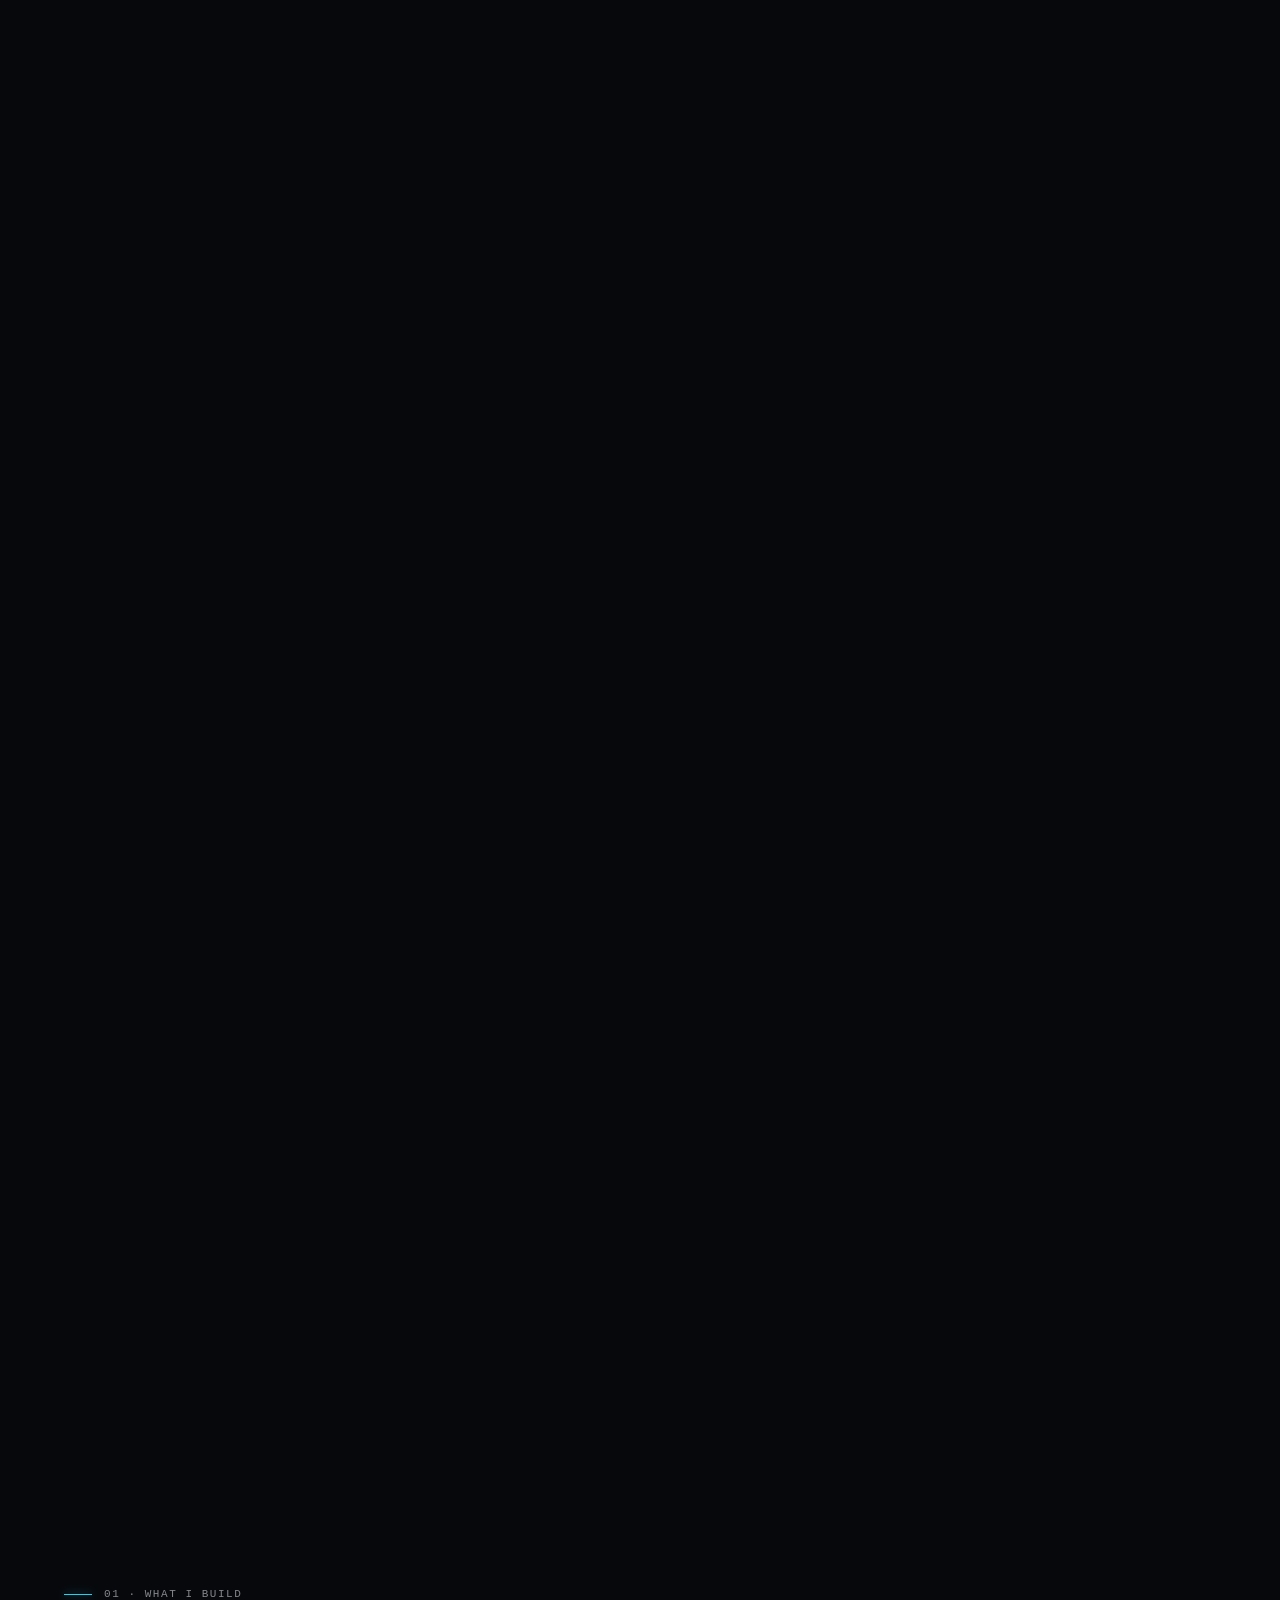
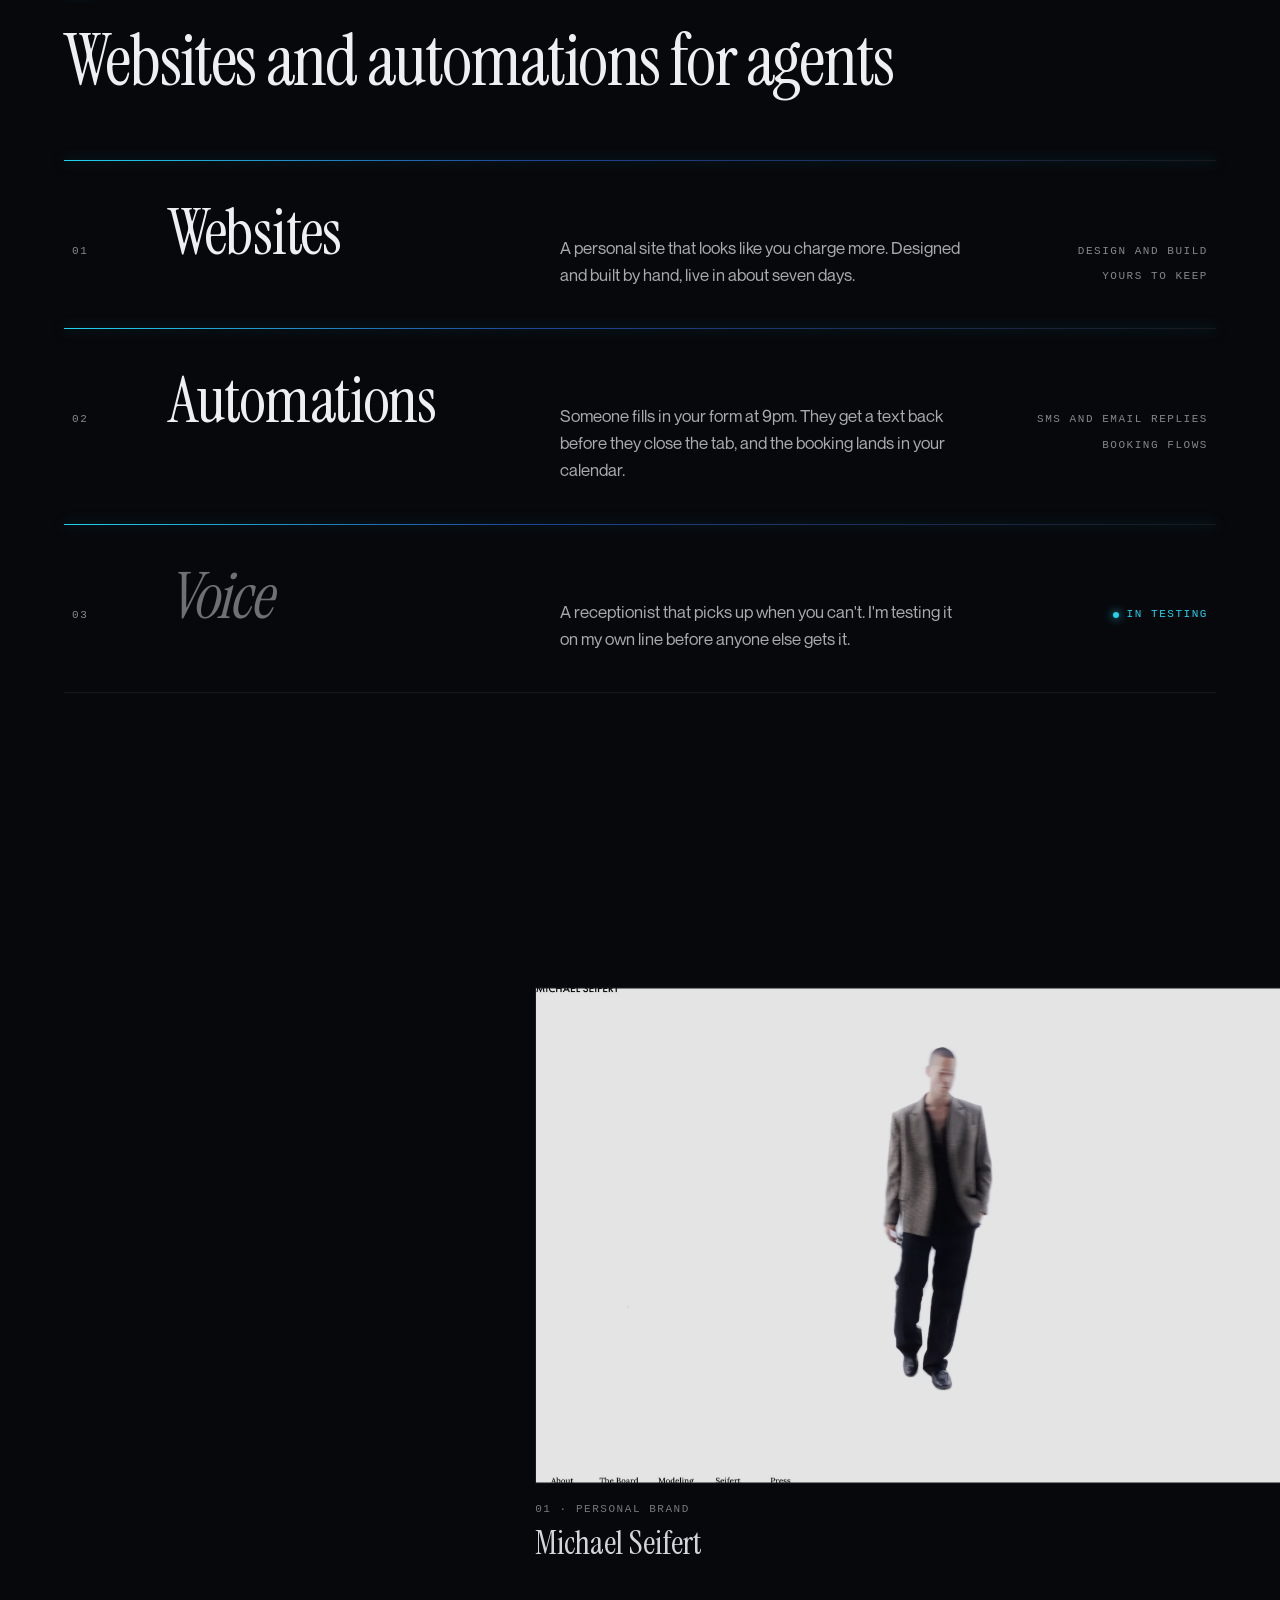
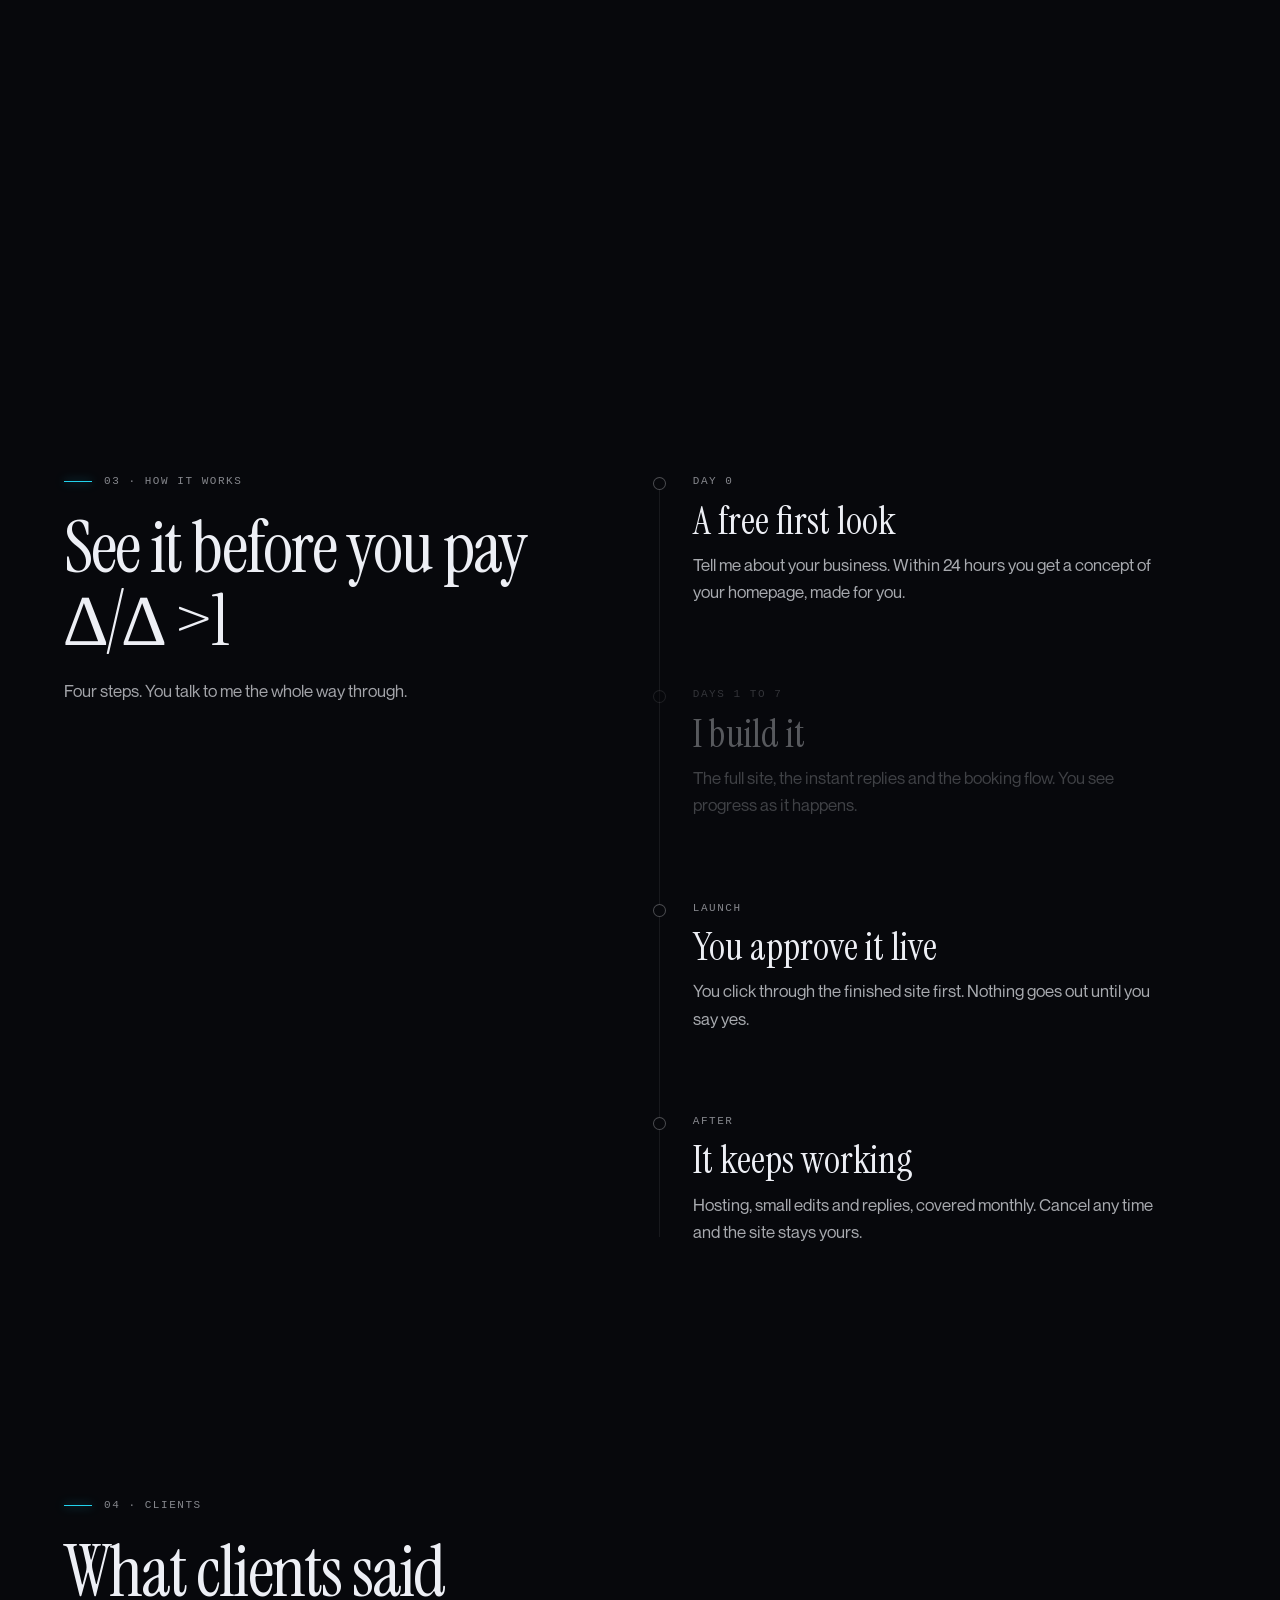
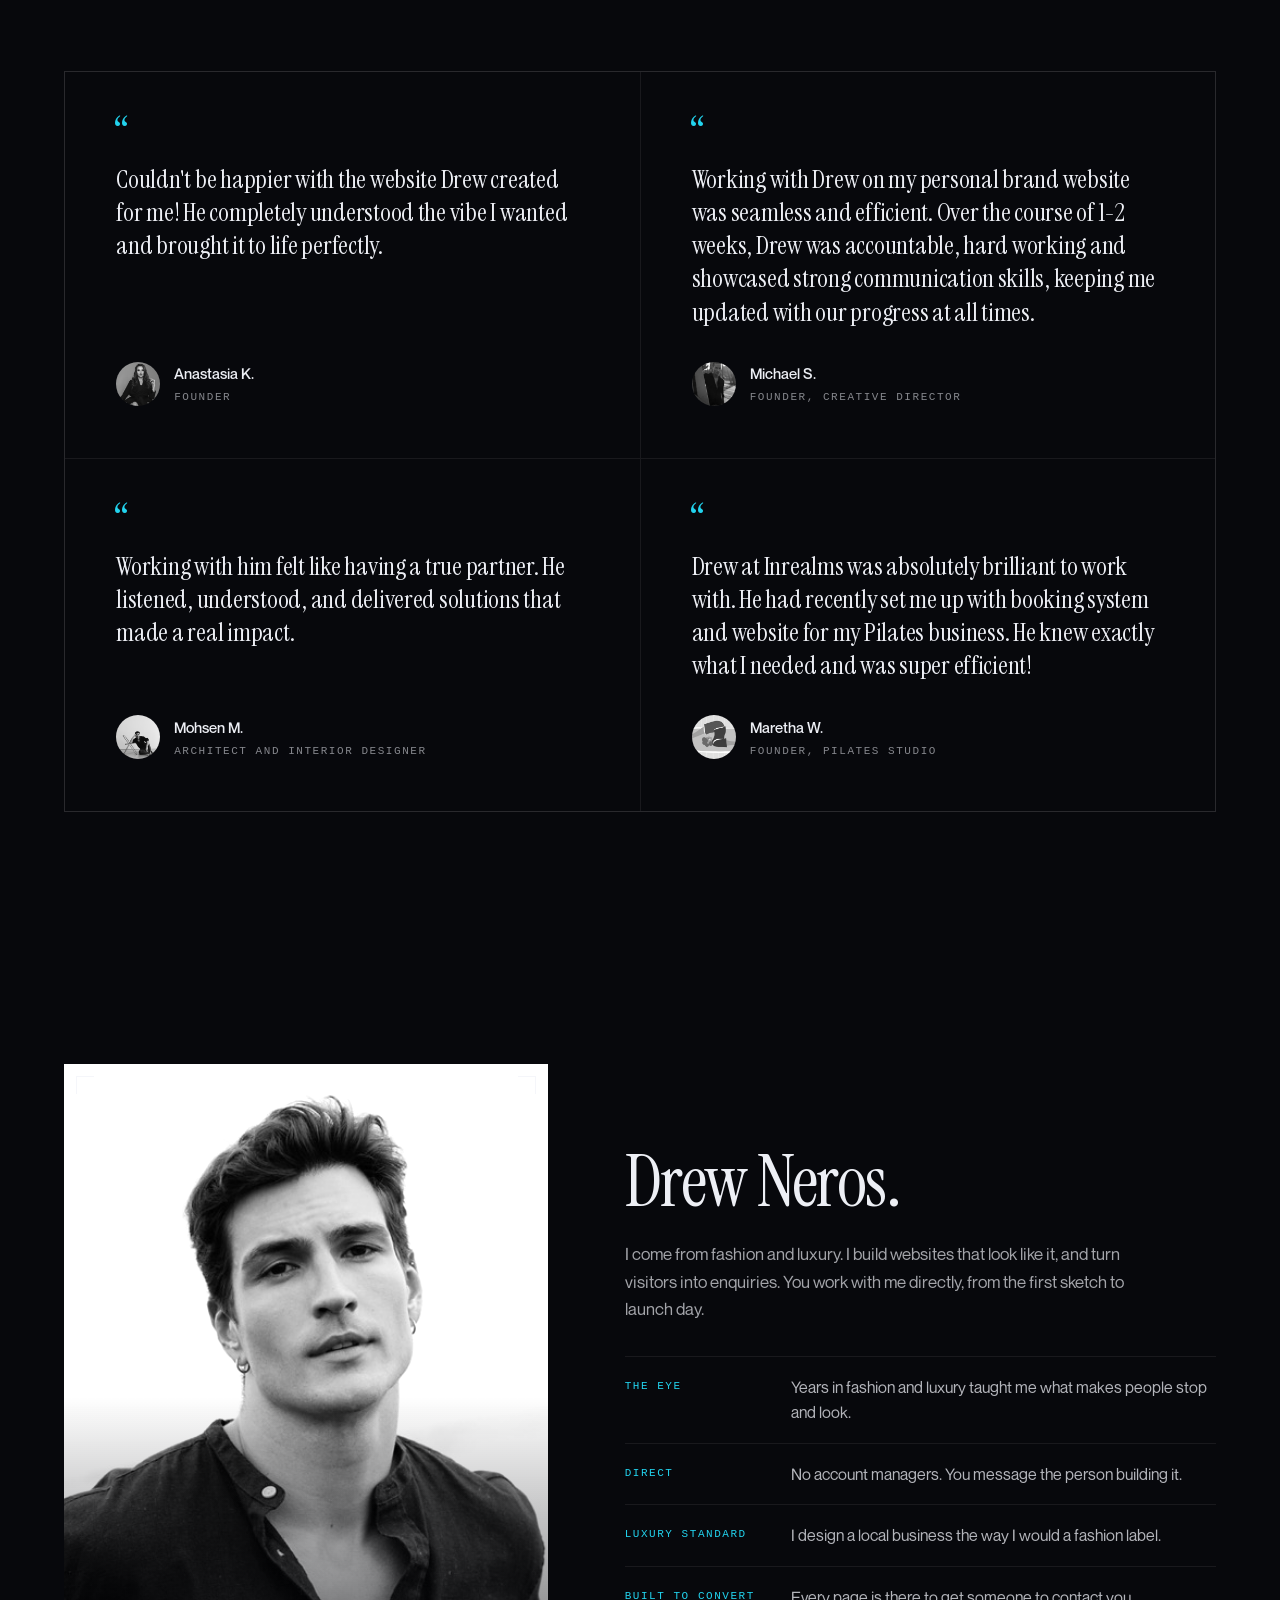
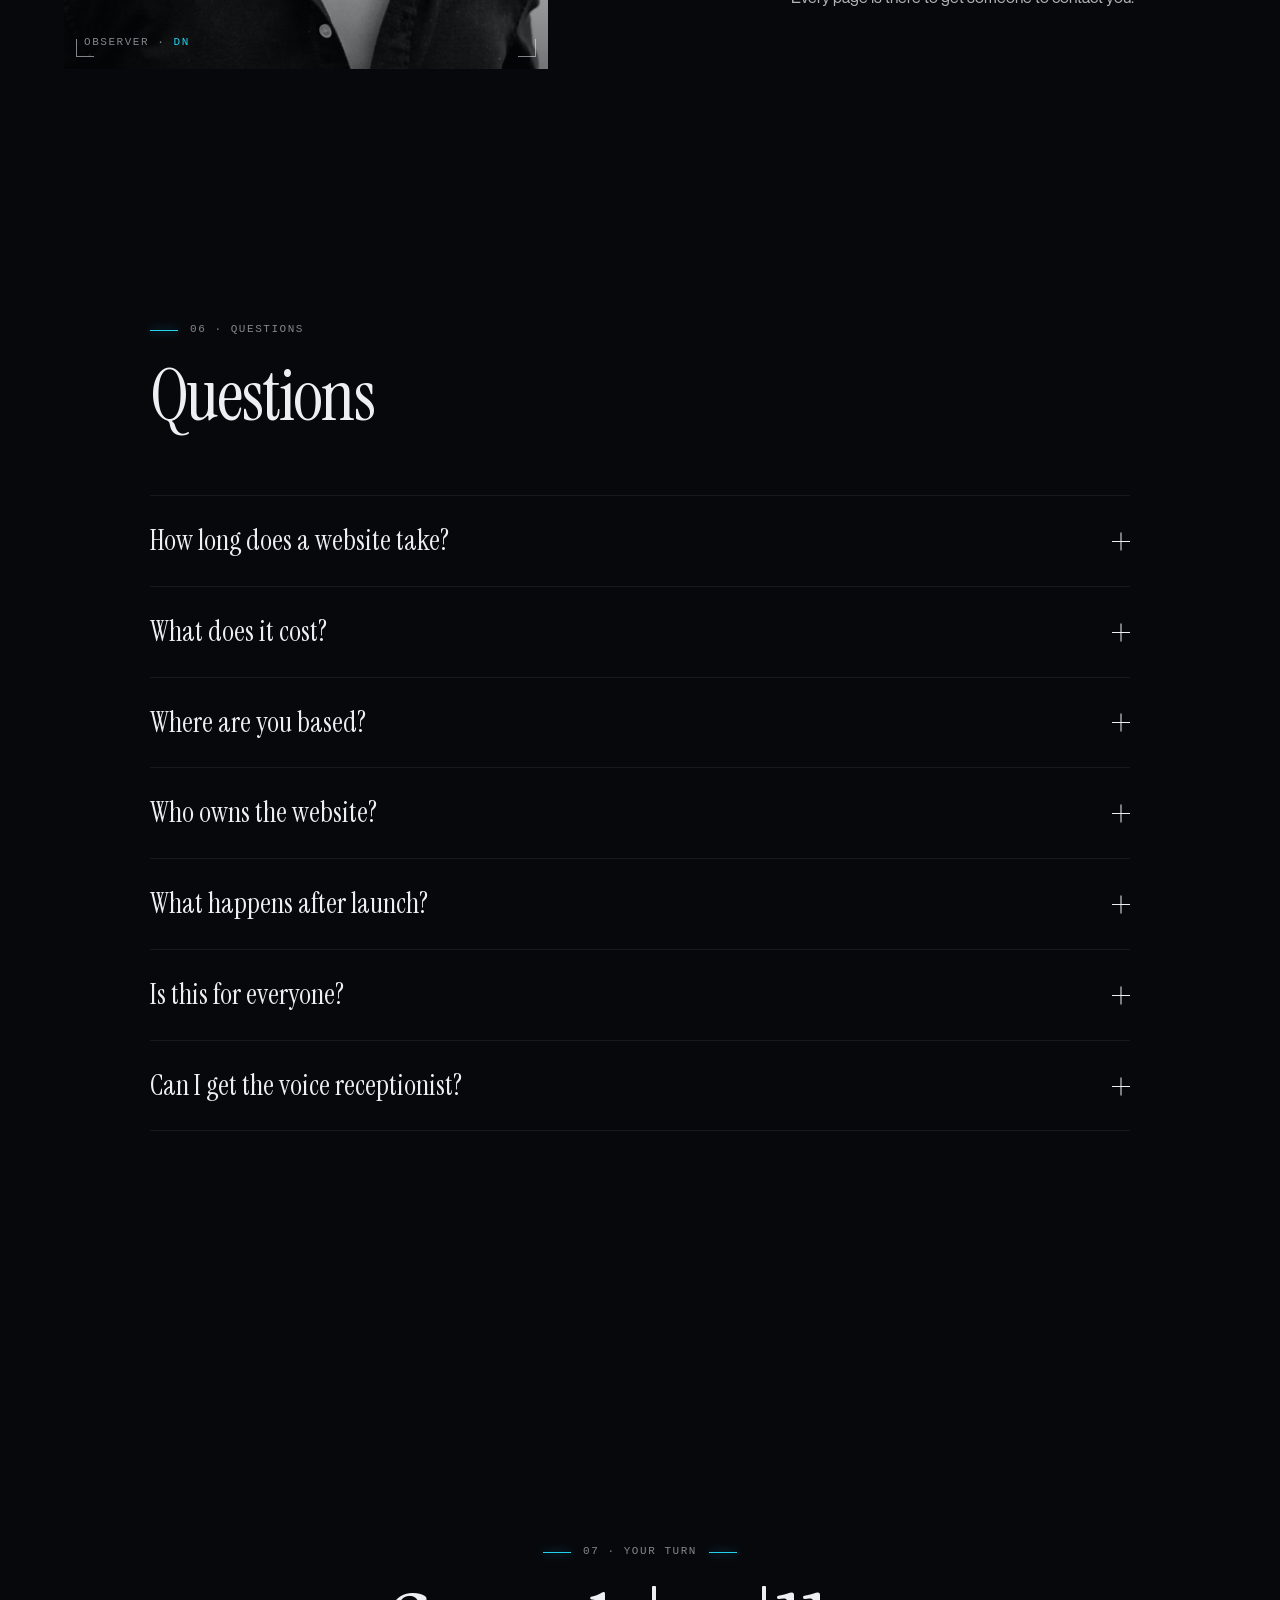
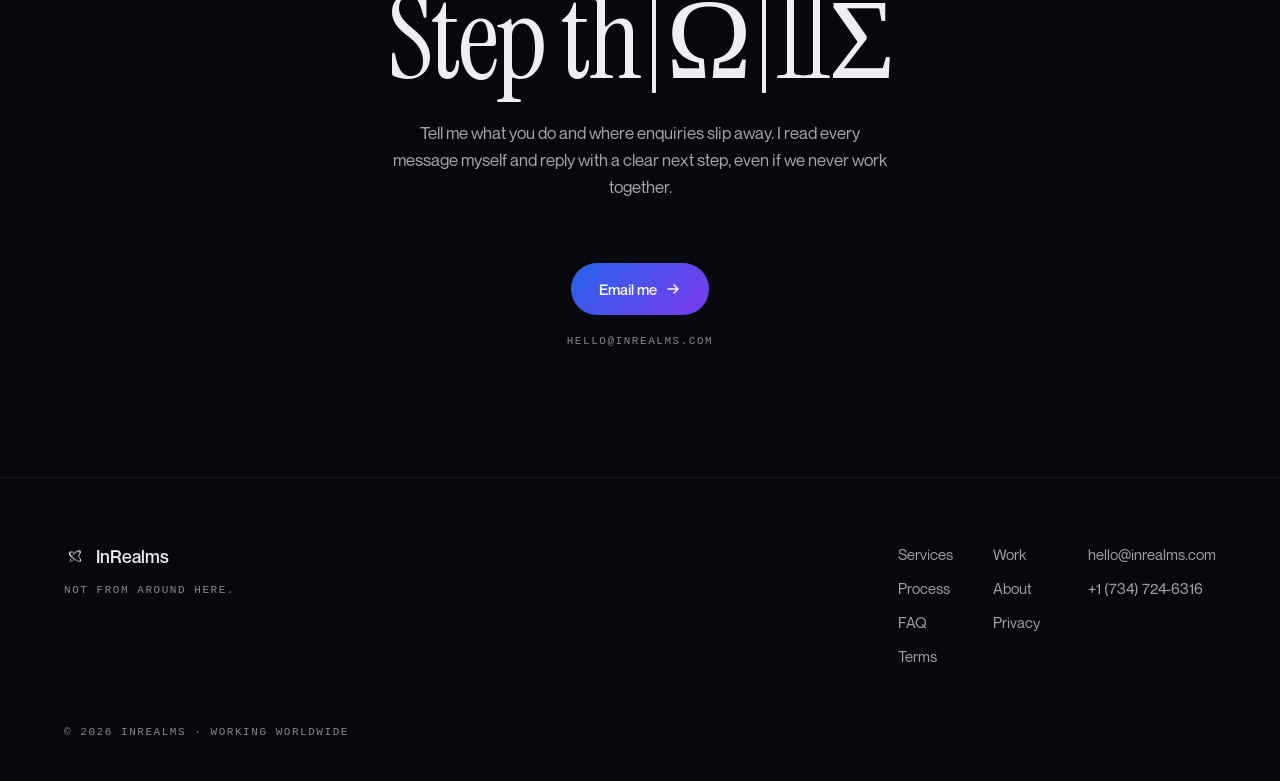
==== commit 33806c07: "nav: fade frosted layer to nothing at the bottom (masked blur + tint), no visible band [skip netlify" ====
--- a/index.html
+++ b/index.html
@@ -415,10 +415,9 @@
       display: flex;
       align-items: center;
       justify-content: space-between;
-      background: rgba(3,8,15,0.16);
-      backdrop-filter: blur(14px);
-      -webkit-backdrop-filter: blur(14px);
-      /* No hard rule. The bottom edge is feathered by nav::after below. */
+      background: transparent;
+      /* No hard rule. The frosted layer is nav::before, which fades to nothing
+         toward the bottom (blur and tint both masked), so there is no edge. */
       transition: top 0.7s var(--ease-glide),
                   max-width 0.7s var(--ease-glide),
                   width 0.7s var(--ease-glide),
@@ -428,21 +427,30 @@
                   border-color 0.6s var(--ease-glide);
     }
 
-    /* Feathers the frosted bar into the page instead of ending on a line. */
-    nav::after {
+    /* Frosted layer, masked so tint and blur both fade out toward the bottom
+       and run 40px past the bar. The mask is on this layer, not on nav, so the
+       logo and links stay fully opaque. */
+    nav::before {
       content: '';
       position: absolute;
       left: 0;
       right: 0;
-      top: 100%;
-      height: 40px;
+      top: 0;
+      height: calc(100% + 40px);
+      z-index: -1;
       pointer-events: none;
-      background: linear-gradient(180deg, rgba(3,8,15,0.16) 0%, rgba(3,8,15,0) 100%);
+      background: rgba(3,8,15,0.16);
+      backdrop-filter: blur(14px);
+      -webkit-backdrop-filter: blur(14px);
+      -webkit-mask-image: linear-gradient(180deg, #000 0%, rgba(0,0,0,0.85) 35%, transparent 100%);
+      mask-image: linear-gradient(180deg, #000 0%, rgba(0,0,0,0.85) 35%, transparent 100%);
       transition: opacity 0.5s var(--ease-glide);
     }
-    nav.scrolled::after { opacity: 0; }
+    nav.scrolled::before { opacity: 0; }
 
     nav.scrolled {
+      backdrop-filter: blur(14px);
+      -webkit-backdrop-filter: blur(14px);
       top: 14px;
       max-width: 880px;
       width: calc(100% - 32px);
